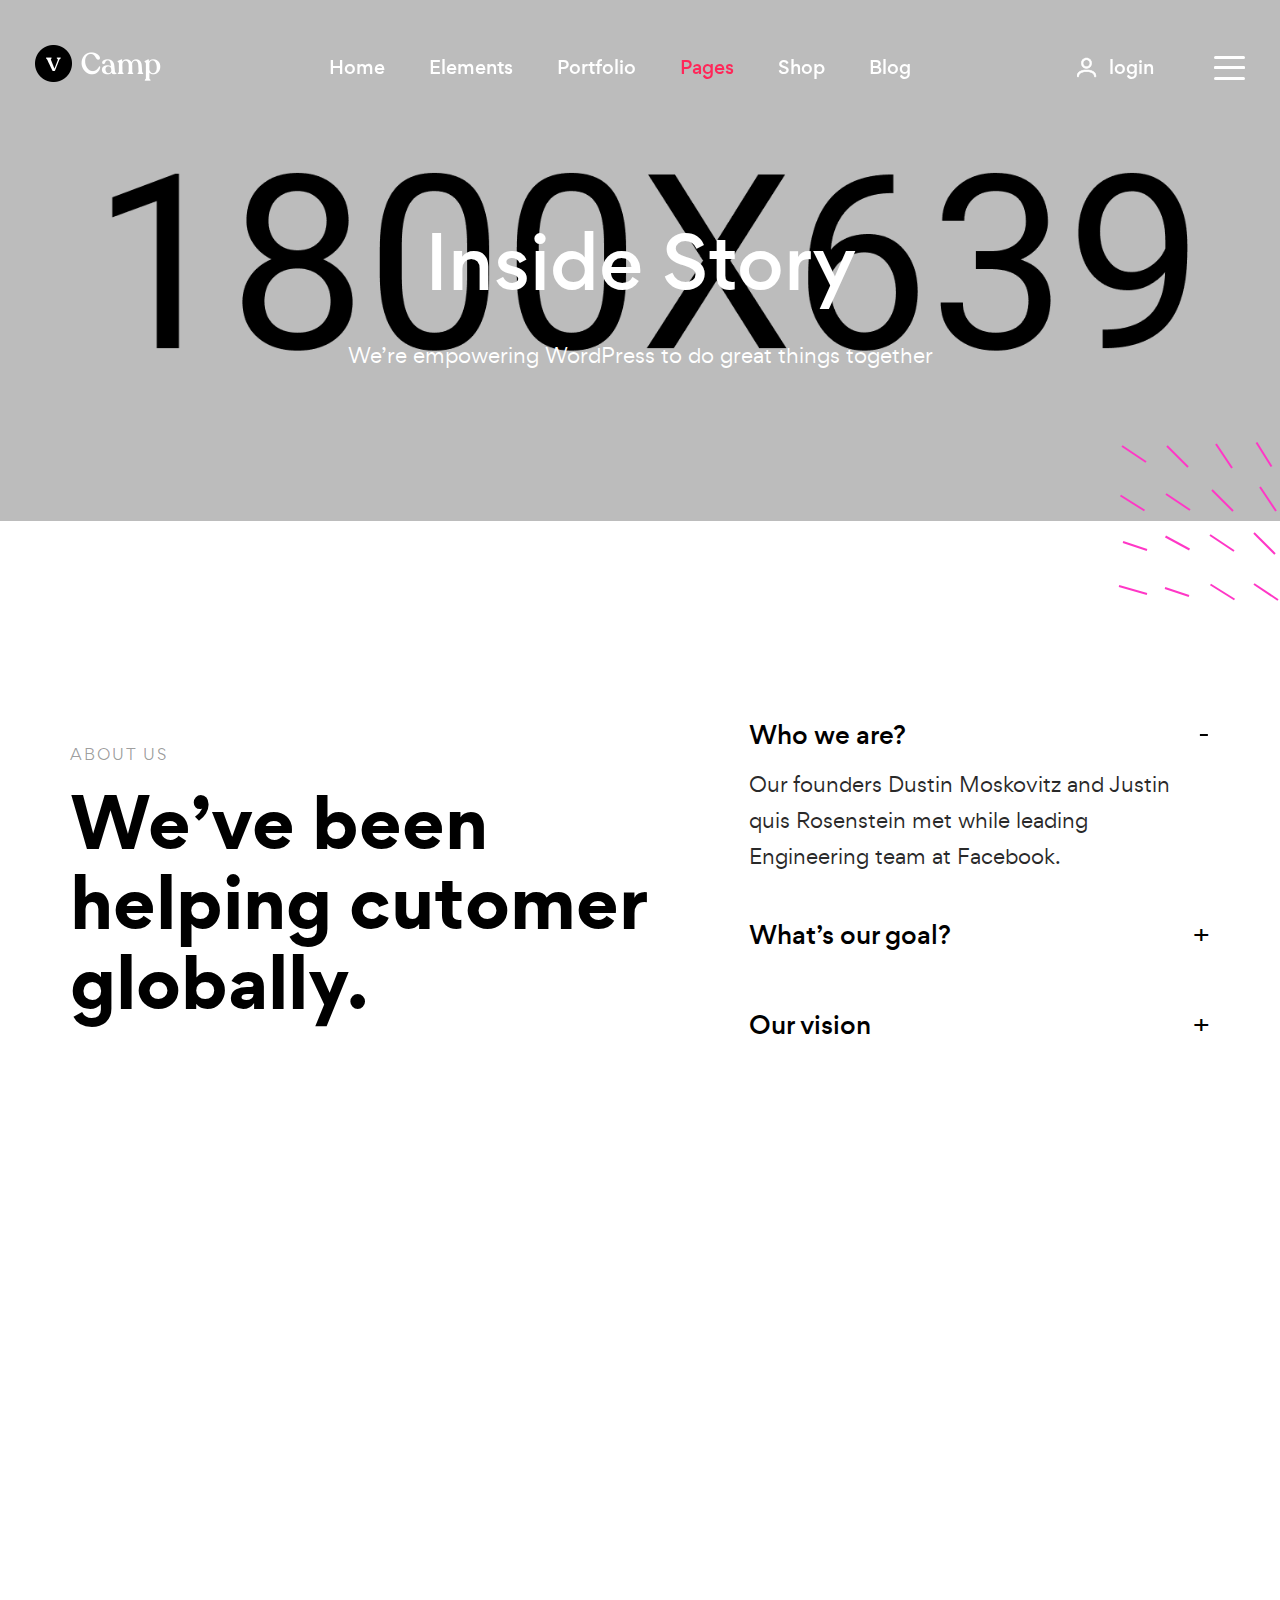
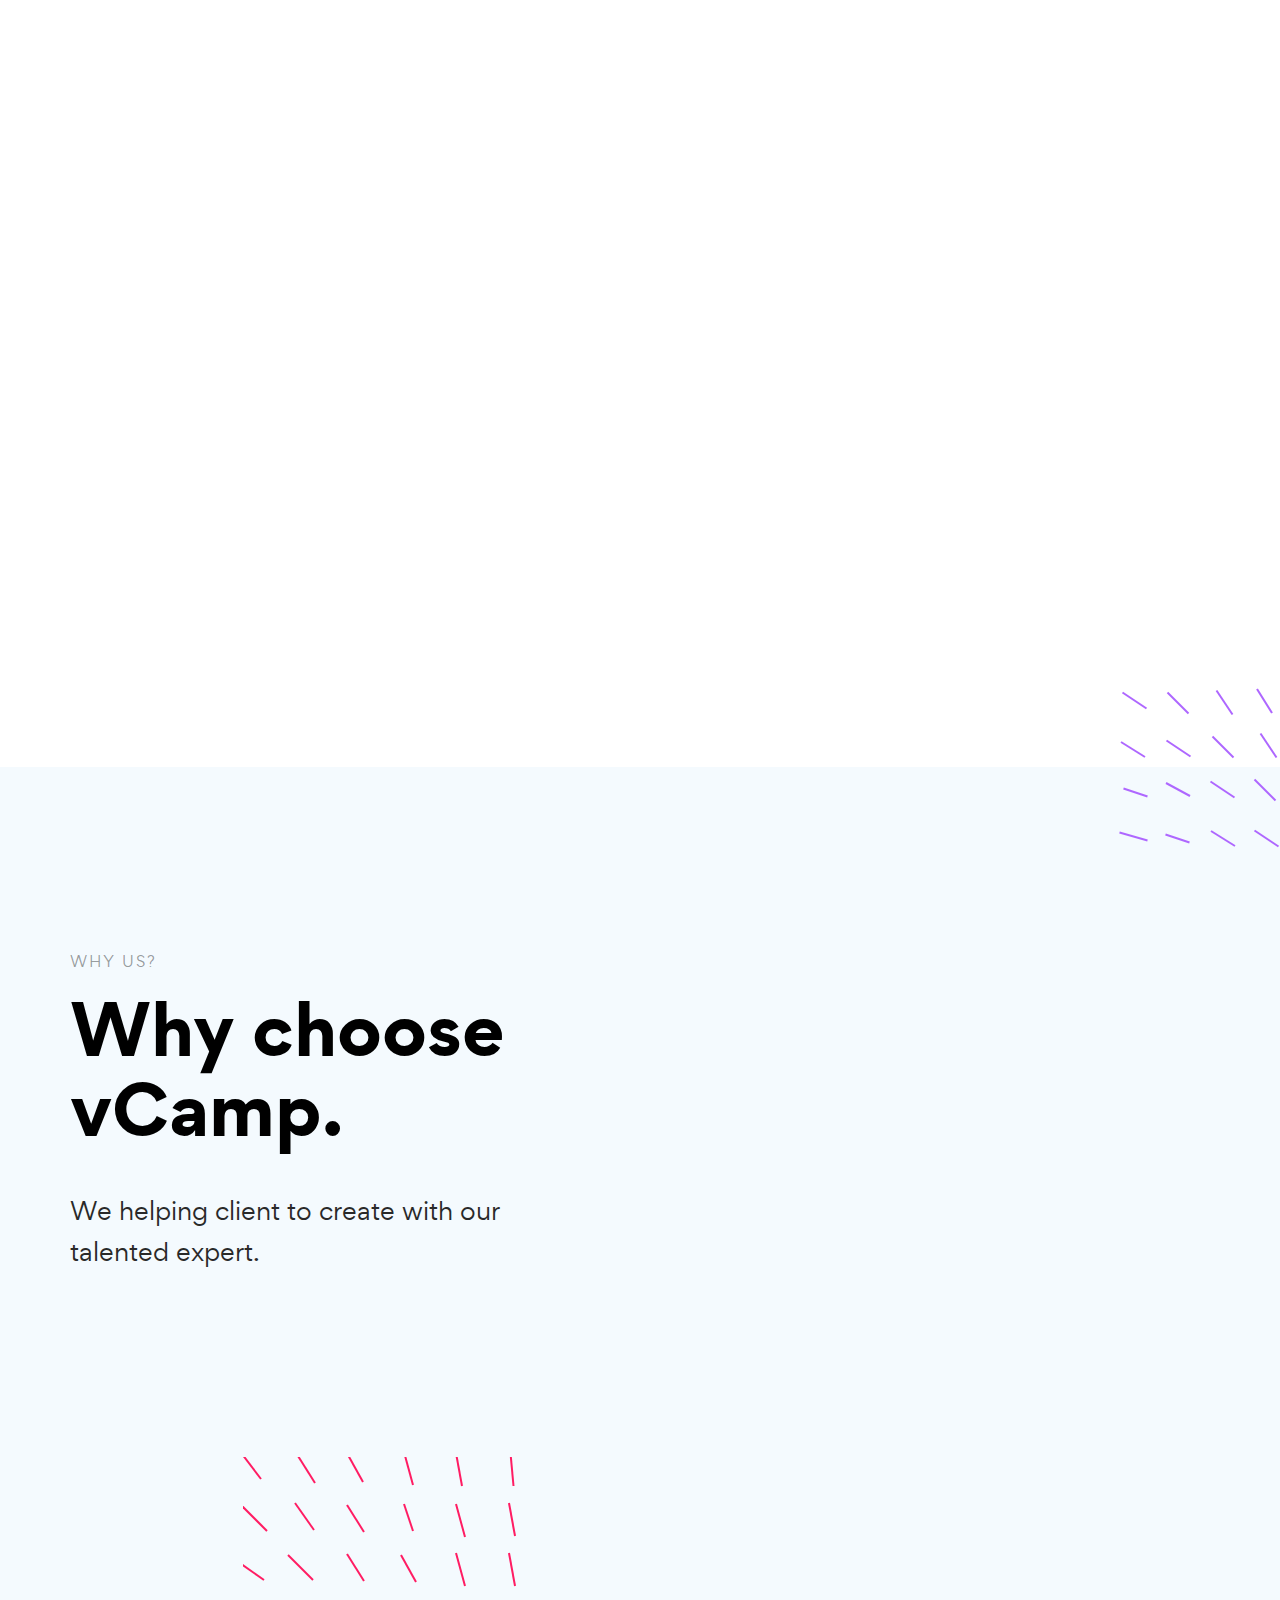
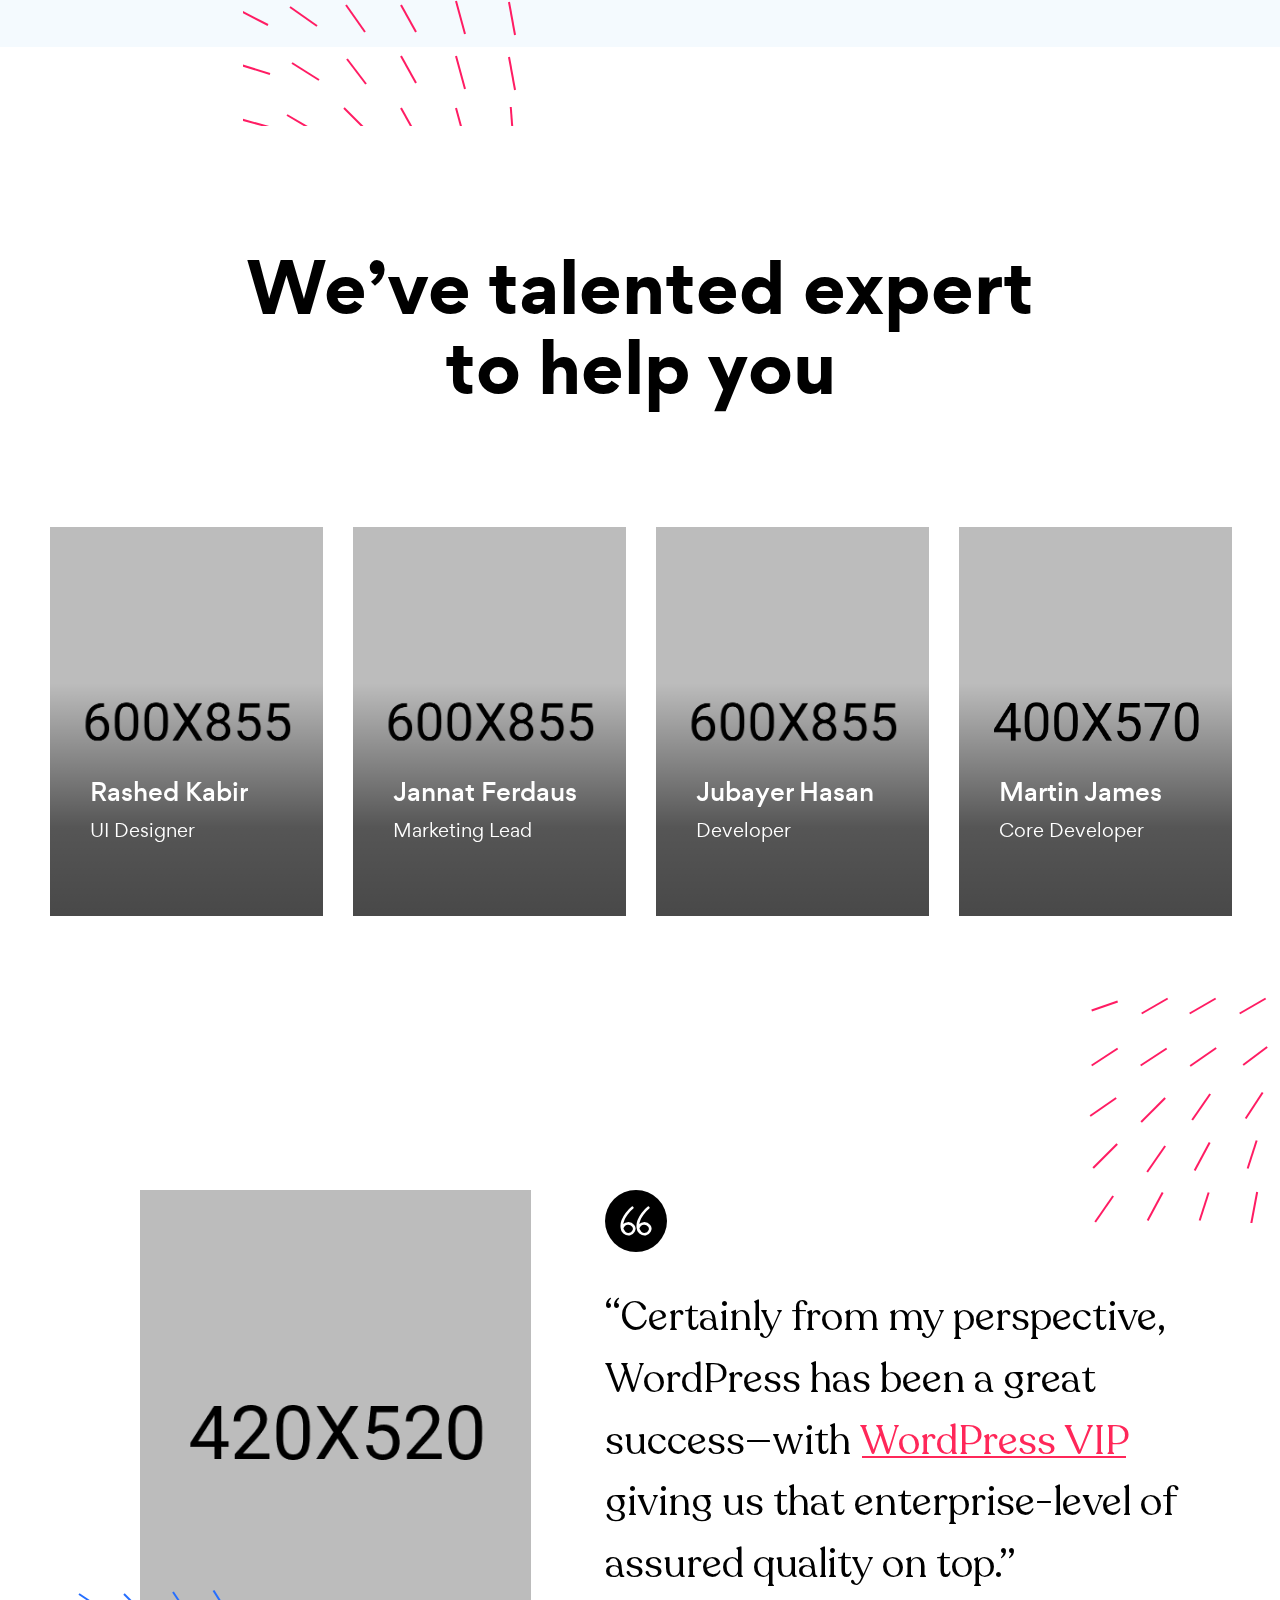
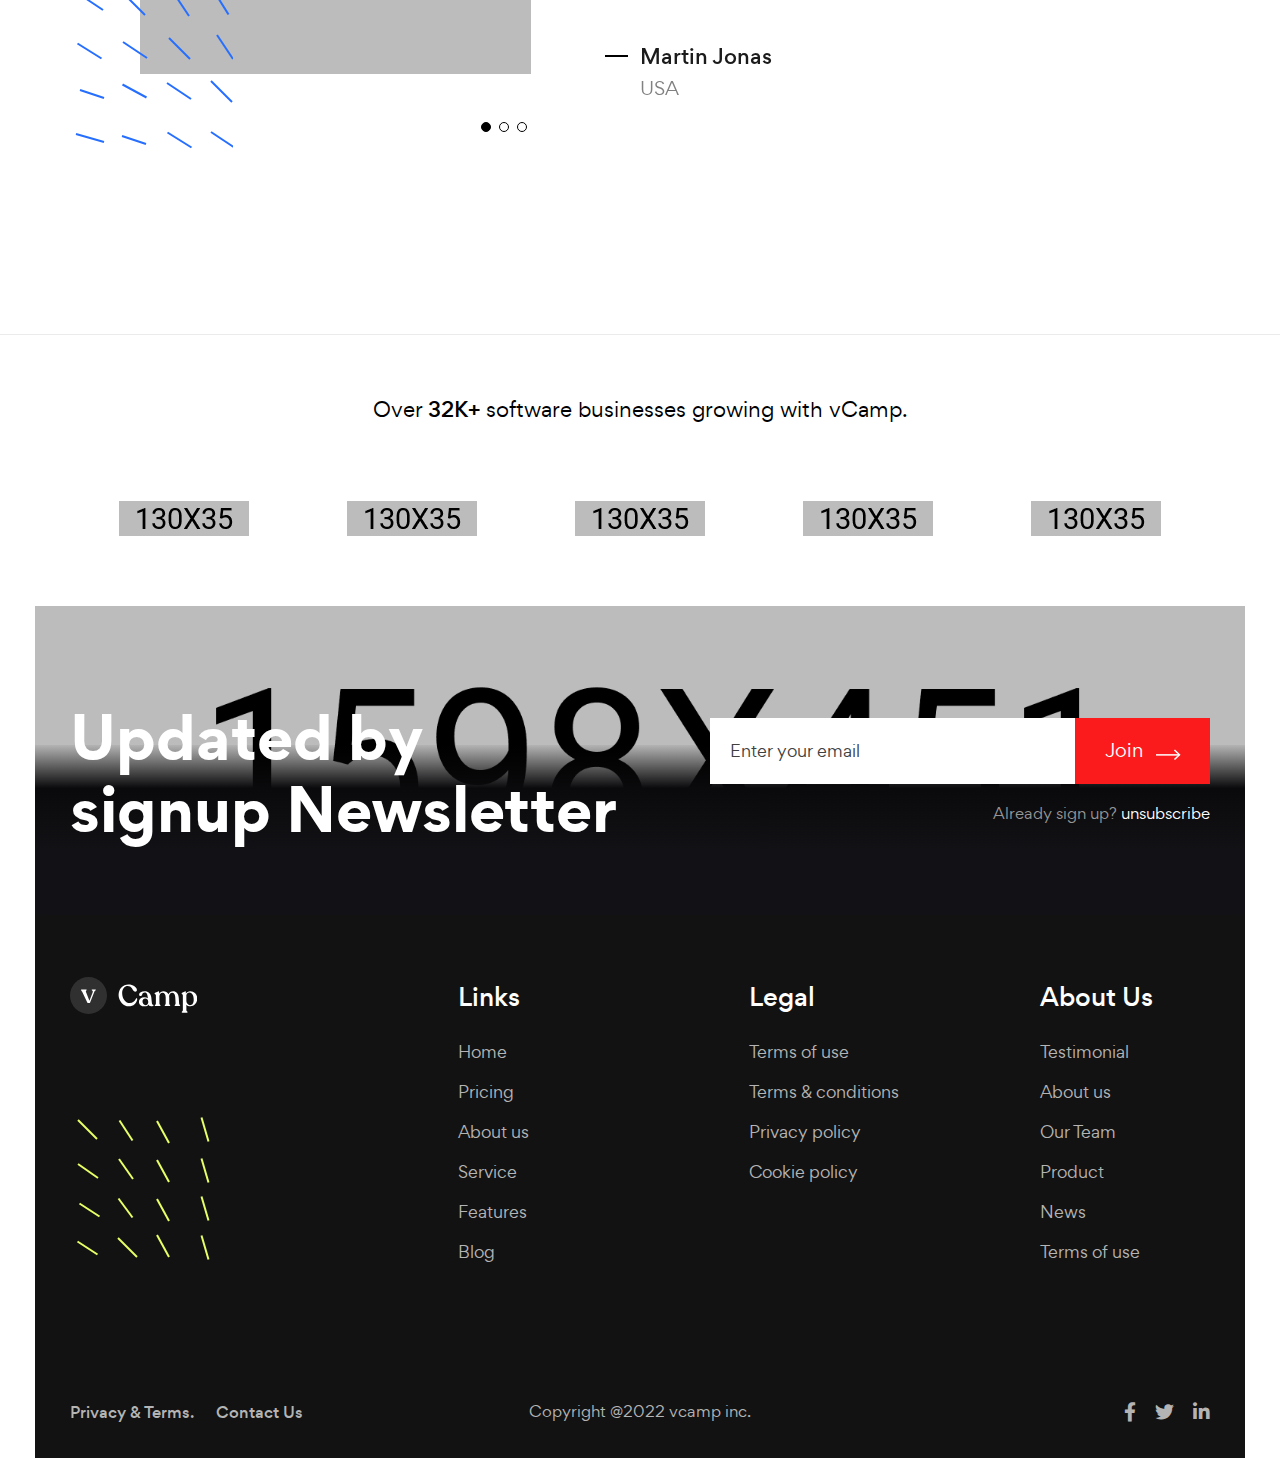
==== about.html @ 5a1d6125 "first commit" ====
<!DOCTYPE html>
<html lang="en">
	<head>
		<meta charset="UTF-8">
		<meta name="keywords" content="Digital marketing agency, Digital marketing company, Digital marketing services, sass, software company">
		<meta name="description" content="vCamp Creative Personal Service HTML Template designed for personal service.">
      	<meta property="og:site_name" content="vCamp">
      	<meta property="og:url" content="https://heloshape.com/">
      	<meta property="og:type" content="website">
      	<meta property="og:title" content="vCamp-Creative Agency & Portfolio HTML5 Template">
		<meta name='og:image' content='images/assets/ogg.png'>
		<!-- For IE -->
		<meta http-equiv="X-UA-Compatible" content="IE=edge">
		<!-- For Resposive Device -->
		<meta name="viewport" content="width=device-width, initial-scale=1.0">
		<!-- For Window Tab Color -->
		<!-- Chrome, Firefox OS and Opera -->
		<meta name="theme-color" content="#202020">
		<!-- Windows Phone -->
		<meta name="msapplication-navbutton-color" content="#202020">
		<!-- iOS Safari -->
		<meta name="apple-mobile-web-app-status-bar-style" content="#202020">
		<title>vCamp-Creative Agency & Portfolio HTML5 Template</title>
		<!-- Favicon -->
		<link rel="icon" type="image/png" sizes="56x56" href="images/fav-icon/icon.png">
		<!-- Main style sheet -->
		<link rel="stylesheet" type="text/css" href="css/style.css" media="all">
		<!-- responsive style sheet -->
		<link rel="stylesheet" type="text/css" href="css/responsive.css" media="all">

		<!-- Fix Internet Explorer ______________________________________-->
		<!--[if lt IE 9]>
			<script src="http://html5shiv.googlecode.com/svn/trunk/html5.js"></script>
			<script src="vendor/html5shiv.js"></script>
			<script src="vendor/respond.js"></script>
		<![endif]-->	
	</head>

	<body>
		<div class="main-page-wrapper">
			<!-- ===================================================
				Loading Transition
			==================================================== -->
			<section>
				<div id="preloader">
					<div id="ctn-preloader" class="ctn-preloader">
						<div class="animation-preloader">
							<div class="icon"><img src="images/logo/vCamp.svg" alt="" class="m-auto d-block"> <span></span></div>
							<div class="txt-loading mt-4">
								<span data-text-preloader="C" class="letters-loading">
									C
								</span>
								<span data-text-preloader="A" class="letters-loading">
									A
								</span>
								<span data-text-preloader="M" class="letters-loading">
									M
								</span>
								<span data-text-preloader="P" class="letters-loading">
									P
								</span>
							</div>
						</div>	
					</div>
				</div>
			</section>

			<!-- 
			=============================================
				Sidebar Nav
			============================================== 
			-->
			<div class="offcanvas offcanvas-end sidebar-nav" tabindex="-1" id="offcanvasRight">
				<div class="offcanvas-header">
				    <div class="logo"><a href="index.html"><img src="images/logo/vCamp_01.png" alt="" width="127"></a></div>
				    <button type="button" class="close-btn tran3s" data-bs-dismiss="offcanvas" aria-label="Close"><i class="bi bi-x-lg"></i></button>
				</div>
			  	
			  	<div class="sidebar-nav-item">
			  		<ul class="style-none">
			  			<li class="nav-item">
			  				<a class="dropdown-toggle" href="#" role="button" data-bs-toggle="dropdown" aria-expanded="false" data-bs-auto-close="outside">Home</a>
			  				<ul class="dropdown-menu">
							    <li><a href="index.html" class="dropdown-item"><span>Creative Agency</span></a></li>
							    <li><a href="index-2.html" class="dropdown-item"><span>Business</span></a></li>
							    <li><a href="index-3.html" class="dropdown-item"><span>Agency Minimal</span></a></li>
							    <li><a href="index-4.html" class="dropdown-item"><span>Service Provider</span></a></li>
							    <li><a href="index-5.html" class="dropdown-item"><span>Startup</span></a></li>
							    <li><a href="index-6.html" class="dropdown-item"><span>Design Studio Light</span></a></li>
							    <li><a href="index-7.html" class="dropdown-item"><span>Design Studio Dark</span></a></li>
							    <li><a href="index-8.html" class="dropdown-item"><span>Shop Standard</span></a></li>
							    <li><a href="index-9.html" class="dropdown-item"><span>Shop Creative</span></a></li>
							    <li><a href="index-10.html" class="dropdown-item"><span>Startup Agency</span></a></li>
							    <li><a href="index-11.html" class="dropdown-item"><span>Consulting Agency</span></a></li>
							    <li><a href="index-12.html" class="dropdown-item"><span>Photographer Portfolio</span></a></li>
							    <li><a href="index-13.html" class="dropdown-item"><span>Designer Portfolio</span></a></li>
							    <li><a href="index-14.html" class="dropdown-item"><span>Marketing Agency</span></a></li>
							    <li><a href="index-15.html" class="dropdown-item"><span>Design Agency Portfolio</span></a></li>
							    <li><a href="coming-soon.html" class="dropdown-item"><span>Coming Soon</span></a></li>
							</ul>
			  			</li>
			  			<li class="nav-item dropdown">
					    	<a class="dropdown-toggle" href="#" role="button" data-bs-toggle="dropdown" aria-expanded="false" data-bs-auto-close="outside">Portfolio</a>
						    <ul class="dropdown-menu">
					            <li><a href="portfolioV1.html" class="dropdown-item"><span>Portfolio Classic</span></a></li>
					            <li><a href="portfolioV7.html" class="dropdown-item"><span>Portfolio Modern</span></a></li>
					            <li><a href="portfolioV24.html" class="dropdown-item"><span>Portfolio carousel</span></a></li>
					            <li><a href="portfolioV15.html" class="dropdown-item"><span>Portfolio Video Lightbox</span></a></li>
					            <li><a href="portfolio-detailsV1.html" class="dropdown-item"><span>Single Portfolio 01</span></a></li>
							    <li><a href="portfolio-detailsV2.html" class="dropdown-item"><span>Single Portfolio 02</span></a></li>
						    </ul>
						</li>
			  			<li class="nav-item">
			  				<a class="dropdown-toggle" href="#" role="button" data-bs-toggle="dropdown" aria-expanded="false" data-bs-auto-close="outside">Pages</a>
			  				<ul class="dropdown-menu">
							    <li><a href="about-usV1.html" class="dropdown-item"><span>About Minimal</span></a></li>
								<li><a href="teamV1.html" class="dropdown-item"><span>Team Standard</span></a></li>
								<li><a href="pricingV2.html" class="dropdown-item"><span>Pricing Standard: Dark</span></a></li>
								<li><a href="serviceV1.html" class="dropdown-item"><span>Service Minimal</span></a></li>
								<li><a href="testimonialV1.html" class="dropdown-item"><span>Testimonial Classic</span></a></li>
							</ul>
			  			</li>
			  			<li class="nav-item"><a href="blogV1.html">News</a></li>
			  			<li class="nav-item"><a href="contactV1.html">Contact us</a></li>
			  		</ul>
			  	</div>
			  	<div><a href="sign-in.html" class="theme-btn-one ripple-btn d-block"><img src="images/icon/icon_22.svg" alt="" class="me-2 ms-0"> login</a></div>
			  	<form action="#" class="search-form">
			  		<input type="text" placeholder="Search here..">
			  		<button><i class="bi bi-search"></i></button>
			  	</form>

			  	<div class="address-block">
			  		<h4 class="title">Our Address</h4>
			  		<p>Chowrastar Mirpur- 1210, Sangu <br>River, Dhaka</p>
			  		<p>Urgent issue? call us at <br><a href="tel:310.841.5500">310.841.5500</a></p>
			  	</div>
			  	<ul class="d-flex social-icon style-none mt-20">
					<li><a href="#"><i class="fab fa-facebook-f"></i></a></li>
					<li><a href="#"><i class="fab fa-twitter"></i></a></li>
					<li><a href="#"><i class="fab fa-linkedin-in"></i></a></li>
				</ul>
			</div> <!-- /.sidebar-nav -->


			<!-- 
			=============================================
				Theme Main Menu
			============================================== 
			-->
			<header class="theme-main-menu sticky-menu theme-menu-one white-vr">
				<div class="inner-content">
					<div class="d-flex align-items-center justify-content-between">
						<div class="logo"><a href="index.html"><img src="images/logo/vCamp_12.png" alt="" width="127"></a></div>
						<nav class="navbar navbar-expand-lg">
							<button class="navbar-toggler d-block d-lg-none" type="button" data-bs-toggle="collapse" data-bs-target="#navbarNav" aria-controls="navbarNav" aria-expanded="false" aria-label="Toggle navigation">
						    	<span></span>
						 	</button>
						    <div class="collapse navbar-collapse dark-style" id="navbarNav">
						    	<ul class="navbar-nav">
						    		<li class="d-block d-lg-none"><div class="logo"><a href="index.html"><img src="images/logo/vCamp_04.png" alt="" width="127"></a></div></li>
							        <li class="nav-item dropdown mega-dropdown">
							        	<a class="nav-link dropdown-toggle" href="#" role="button" data-bs-toggle="dropdown" data-bs-auto-close="outside" aria-expanded="false">Home</a>
							        	<ul class="dropdown-menu">
							                <li class="pb-20">
							                	<div class="row gx-2">
							                		<div class="col-lg-2 mt-15 border-0 text-center home-sub-menu">
							                			<a href="index.html" class="d-block img-meta"><img src="images/nav-img/home02.jpg" alt="" class="tran4s"></a>
							                			<a href="index.html" class="dropdown-item"><span>Creative Agency</span></a>
							                		</div>
							                		<div class="col-lg-2 mt-15 border-0 text-center home-sub-menu">
							                			<a href="index-2.html" class="d-block img-meta"><img src="images/nav-img/home01.jpg" alt="" class="tran4s"></a>
							                			<a href="index-2.html" class="dropdown-item"><span>Business</span></a>
							                		</div>
							                		<div class="col-lg-2 mt-15 border-0 text-center home-sub-menu">
							                			<a href="index-3.html" class="d-block img-meta"><img src="images/nav-img/home03.jpg" alt="" class="tran4s"></a>
							                			<a href="index-3.html" class="dropdown-item"><span>Agency Minimal</span></a>
							                		</div>
							                		<div class="col-lg-2 mt-15 border-0 text-center home-sub-menu">
							                			<a href="index-4.html" class="d-block img-meta"><img src="images/nav-img/home04.jpg" alt="" class="tran4s"></a>
							                			<a href="index-4.html" class="dropdown-item"><span>Service Provider</span></a>
							                		</div>
							                		<div class="col-lg-2 mt-15 border-0 text-center home-sub-menu">
							                			<a href="index-5.html" class="d-block img-meta"><img src="images/nav-img/home05.jpg" alt="" class="tran4s"></a>
							                			<a href="index-5.html" class="dropdown-item"><span>Startup</span></a>
							                		</div>
							                		<div class="col-lg-2 mt-15 border-0 text-center home-sub-menu">
							                			<a href="index-6.html" class="d-block img-meta"><img src="images/nav-img/home06.jpg" alt="" class="tran4s"></a>
							                			<a href="index-6.html" class="dropdown-item"><span>Design Studio Light</span></a>
							                		</div>
							                		<div class="col-lg-2 mt-15 border-0 text-center home-sub-menu">
							                			<a href="index-7.html" class="d-block img-meta"><img src="images/nav-img/home07.jpg" alt="" class="tran4s"></a>
							                			<a href="index-7.html" class="dropdown-item"><span>Design Studio Dark</span></a>
							                		</div>
							                		<div class="col-lg-2 mt-15 border-0 text-center home-sub-menu">
							                			<a href="index-8.html" class="d-block img-meta"><img src="images/nav-img/home08.jpg" alt="" class="tran4s"></a>
							                			<a href="index-8.html" class="dropdown-item"><span>Shop Standard</span></a>
							                		</div>
							                		<div class="col-lg-2 mt-15 border-0 text-center home-sub-menu">
							                			<a href="index-9.html" class="d-block img-meta"><img src="images/nav-img/home09.jpg" alt="" class="tran4s"></a>
							                			<a href="index-9.html" class="dropdown-item"><span>Shop Creative</span></a>
							                		</div>
							                		<div class="col-lg-2 mt-15 border-0 text-center home-sub-menu">
							                			<a href="index-10.html" class="d-block img-meta"><img src="images/nav-img/home10.jpg" alt="" class="tran4s"></a>
							                			<a href="index-10.html" class="dropdown-item"><span>Startup Agency</span></a>
							                		</div>
							                		<div class="col-lg-2 mt-15 border-0 text-center home-sub-menu">
							                			<a href="index-11.html" class="d-block img-meta"><img src="images/nav-img/home11.jpg" alt="" class="tran4s"></a>
							                			<a href="index-11.html" class="dropdown-item"><span>Consulting Agency</span></a>
							                		</div>
							                		<div class="col-lg-2 mt-15 border-0 text-center home-sub-menu">
							                			<a href="index-12.html" class="d-block img-meta"><img src="images/nav-img/home13.jpg" alt="" class="tran4s"></a>
							                			<a href="index-12.html" class="dropdown-item"><span>Photographer Portfolio</span><i class="tag">New</i></a>
							                		</div>
							                		<div class="col-lg-2 mt-15 border-0 text-center home-sub-menu">
							                			<a href="index-13.html" class="d-block img-meta"><img src="images/nav-img/home14.jpg" alt="" class="tran4s"></a>
							                			<a href="index-13.html" class="dropdown-item"><span>Designer Portfolio</span><i class="tag">New</i></a>
							                		</div>
							                		<div class="col-lg-2 mt-15 border-0 text-center home-sub-menu">
							                			<a href="index-14.html" class="d-block img-meta"><img src="images/nav-img/home15.jpg" alt="" class="tran4s"></a>
							                			<a href="index-14.html" class="dropdown-item"><span>Marketing Agency</span><i class="tag">New</i></a>
							                		</div>
							                		<div class="col-lg-2 mt-15 border-0 text-center home-sub-menu">
							                			<a href="index-15.html" class="d-block img-meta"><img src="images/nav-img/home18.jpg" alt="" class="tran4s"></a>
							                			<a href="index-15.html" class="dropdown-item"><span>Design Agency Portfolio</span><i class="tag">New</i></a>
							                		</div>
							                		<div class="col-lg-2 mt-15 border-0 text-center home-sub-menu">
							                			<a href="coming-soon.html" class="d-block img-meta"><img src="images/nav-img/home12.jpg" alt="" class="tran4s"></a>
							                			<a href="coming-soon.html" class="dropdown-item"><span>Coming Soon</span></a>
							                		</div>
							                		<div class="col-lg-2 mt-15 border-0 text-center home-sub-menu">
							                			<div class="d-block img-meta">
							                				<img src="images/nav-img/home16.jpg" alt="" class="tran4s">
							                				<div class="cs d-flex align-items-center justify-content-center"><span>Coming Soon</span></div>
							                			</div>
							                			<div class="dropdown-item"><span>Startup Modern</span></div>
							                		</div>
							                		<div class="col-lg-2 mt-15 border-0 text-center home-sub-menu">
							                			<div class="d-block img-meta">
							                				<img src="images/nav-img/home17.jpg" alt="" class="tran4s">
							                				<div class="cs d-flex align-items-center justify-content-center"><span>Coming Soon</span></div>
							                			</div>
							                			<div class="dropdown-item"><span>Business</span></div>
							                		</div>
							                	</div>
							                </li>
						                </ul>
						            </li>
						            <li class="nav-item dropdown mega-dropdown">
							        	<a class="nav-link dropdown-toggle" href="#" role="button" data-bs-toggle="dropdown" data-bs-auto-close="outside" aria-expanded="false">Elements</a>
						                <ul class="dropdown-menu">
							                <li>
							                	<div class="row">
							                		<div class="col-lg-3">
							                			<div class="menu-column">
							                				<h6 class="mega-menu-title">Headers</h6>
							                				<ul class="style-none mega-dropdown-list">
							                					<li><a href="ui-headerV1.html" class="dropdown-item"><span>Basic Header</span></a></li>
							                					<li><a href="ui-headerV2.html" class="dropdown-item"><span>Basic Dark Header</span></a></li>
							                					<li><a href="ui-headerV3.html" class="dropdown-item"><span>Classic light Header</span></a></li>
							                					<li><a href="ui-headerV4.html" class="dropdown-item"><span>Classic Dark Header</span></a></li>
							                					<li><a href="ui-headerV5.html" class="dropdown-item"><span>eCommerce Light Header</span></a></li>
							                					<li><a href="ui-headerV6.html" class="dropdown-item"><span>eCommerce Dark Header</span></a></li>
							                					<li><a href="ui-headerV7.html" class="dropdown-item"><span>Center Logo Header</span></a></li>
							                					<li><a href="ui-headerV8.html" class="dropdown-item"><span>Search Input Header</span></a></li>
							                					<li><a href="ui-headerV9.html" class="dropdown-item"><span>Search Popup Header</span></a></li>
							                				</ul>
							                			</div>
							                		</div>
							                		<div class="col-lg-3">
							                			<div class="menu-column">
							                				<h6 class="mega-menu-title">BASIC</h6>
							                				<ul class="style-none mega-dropdown-list">
							                					<li><a href="ui-menuV1.html" class="dropdown-item"><span>Full Screen Menu</span></a></li>
							                					<li><a href="ui-menuV2.html" class="dropdown-item"><span>Full Screen Menu Dark</span></a></li>
							                					<li><a href="ui-menuV3.html" class="dropdown-item"><span>Dark Dropdown Menu</span></a></li>
							                					<li><a href="ui-menuV4.html" class="dropdown-item"><span>Icon Menu</span></a></li>
							                					<li><a href="ui-animated-text.html" class="dropdown-item"><span>Animated Text</span></a></li>
							                					<li><a href="ui-blog-post.html" class="dropdown-item"><span>Blog Post</span></a></li>
							                					<li><a href="ui-button.html" class="dropdown-item"><span>Buttons</span></a></li>
							                					<li><a href="ui-contact.html" class="dropdown-item"><span>Contact Us</span></a></li>
							                				</ul>
							                			</div>
							                		</div>
							                		<div class="col-lg-3">
							                			<div class="menu-column">
							                				<h6 class="mega-menu-title">Essential</h6>
							                				<ul class="style-none mega-dropdown-list">
							                					<li><a href="ui-counter.html" class="dropdown-item"><span>Counter</span></a></li>
							                					<li><a href="ui-cta.html" class="dropdown-item"><span>Call To Action</span></a></li>
							                					<li><a href="ui-faq.html" class="dropdown-item"><span>FAQ's</span></a></li>
							                					<li><a href="ui-feature-block.html" class="dropdown-item"><span>Feature Block</span></a></li>
							                					<li><a href="ui-footer.html" class="dropdown-item"><span>Footers</span></a></li>
							                					<li><a href="ui-form.html" class="dropdown-item"><span>Forms</span></a></li>
							                					<li><a href="ui-gallery.html" class="dropdown-item"><span>Gallery</span></a></li>
							                					<li><a href="ui-heading.html" class="dropdown-item"><span>Heading</span></a></li>
							                				</ul>
							                			</div>
							                		</div>
							                		<div class="col-lg-3">
							                			<div class="menu-column">
							                				<h6 class="mega-menu-title">Content</h6>
							                				<ul class="style-none mega-dropdown-list">
							                					<li><a href="ui-hero-section.html" class="dropdown-item"><span>Hero Section</span></a></li>
							                					<li><a href="ui-list-item.html" class="dropdown-item"><span>List Item</span></a></li>
							                					<li><a href="ui-pagination.html" class="dropdown-item"><span>Pagination</span></a></li>
							                					<li><a href="ui-service.html" class="dropdown-item"><span>Service Feature</span></a></li>
							                					<li><a href="ui-subscribe-form.html" class="dropdown-item"><span>Subscribe Form</span></a></li>
							                					<li><a href="ui-team.html" class="dropdown-item"><span>Team Member</span></a></li>
							                					<li><a href="ui-testimonial.html" class="dropdown-item"><span>Testimonial</span></a></li>
							                					<li><a href="ui-text-block.html" class="dropdown-item"><span>Text Block</span></a></li>
							                				</ul>
							                			</div>
							                		</div>
							                	</div>
							                </li>
						                </ul>
						            </li>
							        <li class="nav-item dropdown mega-dropdown">
							        	<a class="nav-link dropdown-toggle" href="#" role="button" data-bs-toggle="dropdown" data-bs-auto-close="outside" aria-expanded="false">Portfolio</a>
						                <ul class="dropdown-menu">
							                <li>
							                	<div class="row justify-content-between">
							                		<div class="col-lg-2">
							                			<div class="menu-column">
							                				<h6 class="mega-menu-title">Boxed Layout</h6>
							                				<ul class="style-none mega-dropdown-list">
							                					<li><a href="portfolioV1.html" class="dropdown-item"><span>Portfolio Classic</span></a></li>
							                					<li><a href="portfolioV4.html" class="dropdown-item"><span>Portfolio Overlay</span></a></li>
							                					<li><a href="portfolioV7.html" class="dropdown-item"><span>Portfolio Modern</span></a></li>
							                					<li><a href="portfolioV10.html" class="dropdown-item"><span>Portfolio Standard</span></a></li>
							                					<li><a href="portfolioV13.html" class="dropdown-item"><span>Portfolio Video Lightbox</span></a></li>
							                					<li><a href="portfolioV16.html" class="dropdown-item"><span>Portfolio Metro</span></a></li>
							                					<li><a href="portfolioV18.html" class="dropdown-item"><span>Portfolio Masonry</span></a></li>
							                					<li><a href="portfolioV23.html" class="dropdown-item"><span>Portfolio Masonry 2</span></a></li>
							                					<li><a href="portfolioV24.html" class="dropdown-item"><span>Portfolio carousel</span></a></li>
							                				</ul>
							                			</div>
							                		</div>
							                		<div class="col-lg-2">
							                			<div class="menu-column">
							                				<h6 class="mega-menu-title d-none d-lg-inline-block">Boxed Layout</h6>
							                				<ul class="style-none mega-dropdown-list">
							                					<li><a href="portfolioV26.html" class="dropdown-item"><span>Portfolio carousel 2</span></a></li>
							                					<li><a href="portfolioV27.html" class="dropdown-item"><span>Portfolio carousel 3</span></a></li>
							                					<li><a href="portfolioV28.html" class="dropdown-item"><span>Portfolio carousel 4</span></a></li>
							                					<li><a href="portfolioV30.html" class="dropdown-item"><span>Portfolio 1 Column</span></a></li>
							                					<li><a href="portfolioV31.html" class="dropdown-item"><span>Portfolio 2 Column</span></a></li>
							                					<li><a href="portfolioV32.html" class="dropdown-item"><span>Portfolio 3 Column</span></a></li>
							                					<li><a href="portfolioV33.html" class="dropdown-item"><span>Portfolio 4 Column</span></a></li>
							                					<li><a href="portfolioV34.html" class="dropdown-item"><span>Portfolio 5 Column</span></a></li>
							                				</ul>
							                			</div>
							                		</div>
							                		<div class="col-lg-2">
							                			<div class="menu-column">
							                				<h6 class="mega-menu-title">Full-width Layout</h6>
							                				<ul class="style-none mega-dropdown-list">
							                					<li><a href="portfolioV2.html" class="dropdown-item"><span>Portfolio Classic</span></a></li>
							                					<li><a href="portfolioV5.html" class="dropdown-item"><span>Portfolio Overlay</span></a></li>
							                					<li><a href="portfolioV8.html" class="dropdown-item"><span>Portfolio Modern</span></a></li>
							                					<li><a href="portfolioV11.html" class="dropdown-item"><span>Portfolio Standard</span></a></li>
							                					<li><a href="portfolioV14.html" class="dropdown-item"><span>Portfolio Video Lightbox</span></a></li>
							                					<li><a href="portfolioV20.html" class="dropdown-item"><span>Portfolio With Sidebar</span></a></li>
							                					<li><a href="portfolioV22.html" class="dropdown-item"><span>Portfolio Masonry</span></a></li>
							                					<li><a href="portfolioV29.html" class="dropdown-item"><span>Portfolio carousel</span></a></li>
							                					<li><a href="portfolioV35.html" class="dropdown-item"><span>Portfolio Creative</span></a></li>
							                				</ul>
							                			</div>
							                		</div>
							                		<div class="col-lg-2">
							                			<div class="menu-column">
							                				<h6 class="mega-menu-title">Dark Layout</h6>
							                				<ul class="style-none mega-dropdown-list">
							                					<li><a href="portfolioV3.html" class="dropdown-item"><span>Portfolio Classic</span></a></li>
							                					<li><a href="portfolioV6.html" class="dropdown-item"><span>Portfolio Overlay</span></a></li>
							                					<li><a href="portfolioV9.html" class="dropdown-item"><span>Portfolio Modern</span></a></li>
							                					<li><a href="portfolioV12.html" class="dropdown-item"><span>Portfolio Standard</span></a></li>
							                					<li><a href="portfolioV15.html" class="dropdown-item"><span>Portfolio Video Lightbox</span></a></li>
							                					<li><a href="portfolioV17.html" class="dropdown-item"><span>Portfolio Metro</span></a></li>
							                					<li><a href="portfolioV19.html" class="dropdown-item"><span>Portfolio Masonry</span></a></li>
							                					<li><a href="portfolioV21.html" class="dropdown-item"><span>Portfolio With Sidebar</span></a></li>
							                					<li><a href="portfolioV25.html" class="dropdown-item"><span>Portfolio carousel</span></a></li>
							                				</ul>
							                			</div>
							                		</div>
							                		<div class="col-lg-2">
							                			<div class="menu-column">
							                				<h6 class="mega-menu-title">Single Portfolio</h6>
							                				<ul class="style-none mega-dropdown-list">
							                					<li><a href="portfolio-detailsV1.html" class="dropdown-item"><span>Single Portfolio 01</span></a></li>
							                					<li><a href="portfolio-detailsV2.html" class="dropdown-item"><span>Single Portfolio 02</span></a></li>
							                					<li><a href="portfolio-detailsV3.html" class="dropdown-item"><span>Single Portfolio 03</span></a></li>
							                					<li><a href="portfolio-detailsV4.html" class="dropdown-item"><span>Single Portfolio 04</span></a></li>
							                					<li><a href="portfolio-detailsV5.html" class="dropdown-item"><span>Single Portfolio 05</span></a></li>
							                					<li><a href="portfolio-detailsV6.html" class="dropdown-item"><span>Single Portfolio 06</span></a></li>
							                				</ul>
							                			</div>
							                		</div>
							                	</div>
							                </li>
						                </ul>
						            </li>
						            <li class="nav-item active dropdown mega-dropdown-md">
							        	<a class="nav-link dropdown-toggle" href="#" role="button" data-bs-toggle="dropdown" data-bs-auto-close="outside" aria-expanded="false">Pages</a>
						                <ul class="dropdown-menu">
							                <li>
							                	<div class="row">
							                		<div class="col-lg-4">
							                			<div class="menu-column">
							                				<h6 class="mega-menu-title">Essential</h6>
							                				<ul class="style-none mega-dropdown-list">
							                					<li><a href="about-usV1.html" class="dropdown-item"><span>About Minimal</span></a></li>
										            			<li><a href="about-usV2.html" class="dropdown-item"><span>About Classic</span></a></li>
										            			<li><a href="teamV1.html" class="dropdown-item"><span>Team Standard</span></a></li>
										            			<li><a href="teamV2.html" class="dropdown-item"><span>Team Classic: Dark</span></a></li>
										            			<li><a href="pricingV1.html" class="dropdown-item"><span>Pricing Standard</span></a></li>
										            			<li><a href="pricingV2.html" class="dropdown-item"><span>Pricing Standard: Dark</span></a></li>
							                				</ul>
							                			</div>
							                		</div>
							                		<div class="col-lg-4">
							                			<div class="menu-column">
							                				<h6 class="mega-menu-title">Support</h6>
							                				<ul class="style-none mega-dropdown-list">
							                					<li><a href="contactV1.html" class="dropdown-item"><span>Contact Business</span></a></li>
										            			<li><a href="contactV2.html" class="dropdown-item"><span>Contact Agency</span></a></li>
										            			<li><a href="contactV3.html" class="dropdown-item"><span>Contact Standard</span></a></li>
										            			<li><a href="serviceV1.html" class="dropdown-item"><span>Service Minimal</span></a></li>
										            			<li><a href="serviceV3.html" class="dropdown-item"><span>Service Minimal: Dark</span></a></li>
										            			<li><a href="serviceV2.html" class="dropdown-item"><span>Service Classic</span></a></li>
							                				</ul>
							                			</div>
							                		</div>
							                		<div class="col-lg-4">
							                			<div class="menu-column">
							                				<h6 class="mega-menu-title">Others</h6>
							                				<ul class="style-none mega-dropdown-list">
							                					<li><a href="testimonialV1.html" class="dropdown-item"><span>Testimonial Classic</span></a></li>
										            			<li><a href="testimonialV2.html" class="dropdown-item"><span>Testimonial Standard</span></a></li>
										            			<li><a href="testimonialV3.html" class="dropdown-item"><span>Testimonial Basic: Dark</span></a></li>
							                					<li><a href="faqV1.html" class="dropdown-item"><span>Faq Standard</span></a></li>
							                					<li><a href="faqV2.html" class="dropdown-item"><span>Faq With filter</span></a></li>
							                					<li><a href="404.html" class="dropdown-item"><span>404 Error</span></a></li>
							                				</ul>
							                			</div>
							                		</div>
							                	</div>
							                </li>
						                </ul>
						            </li>
						            <li class="nav-item dropdown">
							        	<a class="nav-link dropdown-toggle" href="#" role="button" data-bs-toggle="dropdown" data-bs-auto-close="outside" aria-expanded="false">Shop</a>
						                <ul class="dropdown-menu">
						                	<li class="dropdown-submenu dropdown">
							                	<a class="dropdown-item dropdown-toggle" data-bs-toggle="dropdown" data-bs-auto-close="outside" aria-expanded="false" href="#"><span>Shop Elements</span></a>
							                	<ul class="dropdown-menu">
									            	<li><a href="product-detailsV1.html" class="dropdown-item"><span>Shop Details</span></a></li>
										            <li><a href="checkout.html" class="dropdown-item"><span>Checkout</span></a></li>
										            <li><a href="cart.html" class="dropdown-item"><span>Cart</span></a></li>
										            <li><a href="sign-in.html" class="dropdown-item"><span>Sign In</span></a></li>
										            <li><a href="sign-up.html" class="dropdown-item"><span>Sign Up</span></a></li>
									            </ul>
							                </li>
							                <li><a href="productV1.html" class="dropdown-item"><span>Grid Layout</span></a></li>
							                <li><a href="productV2.html" class="dropdown-item"><span>Grid With Sidebar</span></a></li>
							                <li><a href="productV3.html" class="dropdown-item"><span>Dark Layout</span></a></li>
							                <li><a href="productV4.html" class="dropdown-item"><span>Full Width Layout</span></a></li>
						                </ul>
						            </li>
							        <li class="nav-item dropdown">
							        	<a class="nav-link dropdown-toggle" href="#" role="button" data-bs-toggle="dropdown" data-bs-auto-close="outside" aria-expanded="false">Blog</a>
						                <ul class="dropdown-menu">
							                <li><a href="blogV1.html" class="dropdown-item"><span>Grid Layout</span></a></li>
							                <li><a href="blogV2.html" class="dropdown-item"><span>Grid Dark Layout</span></a></li>
							                <li><a href="blogV3.html" class="dropdown-item"><span>List With Sidebar</span></a></li>
							                <li><a href="blogV4.html" class="dropdown-item"><span>Full Width Dark</span></a></li>
							                <li class="dropdown-submenu dropdown">
							                	<a class="dropdown-item dropdown-toggle" data-bs-toggle="dropdown" data-bs-auto-close="outside" aria-expanded="false" href="#"><span>Blog Details</span></a>
							                	<ul class="dropdown-menu">
									            	<li><a href="blog-detailsV1.html" class="dropdown-item"><span>Standard</span></a></li>
										            <li><a href="blog-detailsV2.html" class="dropdown-item"><span>Featured Image</span></a></li>
										            <li><a href="blog-detailsV3.html" class="dropdown-item"><span>Creative Dark</span></a></li>
									            </ul>
							                </li>
						                </ul>
						            </li>
						    	</ul>
						    	<div class="mobile-content d-block d-lg-none">
						    		<form action="#" class="search-form">
								  		<input type="text" placeholder="Search here..">
								  		<button><i class="bi bi-search"></i></button>
								  	</form>

								  	<div class="address-block">
								  		<h4 class="title">Our Address</h4>
								  		<p>Chowrastar Mirpur- 1210, Sangu <br>River, Dhaka</p>
								  		<p>Urgent issue? call us at <br><a href="tel:310.841.5500">310.841.5500</a></p>
								  	</div>
						    	</div> <!-- /.mobile-content -->
						    </div>
						</nav>
						<div class="right-widget d-flex align-items-center">
							<a href="sign-in.html" class="d-flex align-items-center login-btn">
								<img src="images/icon/icon_44.svg" alt="">
								<span>login</span>
							</a>
							<button class="sidebar-nav-button d-none d-lg-block" type="button" data-bs-toggle="offcanvas" data-bs-target="#offcanvasRight" aria-controls="offcanvasRight"><img src="images/icon/icon_45.svg" alt=""></button>
						</div> <!-- /.right-widget -->
					</div>
				</div> <!-- /.inner-content -->
			</header> <!-- /.theme-main-menu -->


			
			<!-- 
			=============================================
				Inside Page Banner
			============================================== 
			-->
			<div class="inside-hero-two" style="background-image: url(images/media/img_46.jpg);">
				<div class="container">
					<h2 class="page-title">Inside Story</h2>
					<p>We’re empowering WordPress to do great things together</p>
				</div>
				<img src="images/shape/shape_24.svg" alt="" class="shapes shape-one">
			</div> <!-- /.inside-hero-two -->
			


			<!--
			=====================================================
				Vcamp Text Block Five
			=====================================================
			-->
			<div class="vcamp-text-block-five mt-170 lg-mt-120">
				<div class="container">
					<div class="row align-items-center">
						<div class="col-xxl-6 col-xl-7 col-lg-5">
							<div class="text-wrapper">
								<div class="title-style-five">
									<div class="upper-title">About us</div>
									<h2 class="title">We’ve been helping cutomer globally.</h2>
								</div>
							</div>
						</div>
						<div class="col-xl-5 col-lg-6 ms-auto">
							<div class="accordion accordion-style-one md-mt-40" id="accordionOne">
								<div class="accordion-item">
								    <div class="accordion-header" id="headingOne">
								      	<button class="accordion-button" type="button" data-bs-toggle="collapse" data-bs-target="#collapseOne" aria-expanded="true" aria-controls="collapseOne">
								        	Who we are?
								      	</button>
								    </div>
								    <div id="collapseOne" class="accordion-collapse collapse show" aria-labelledby="headingOne" data-bs-parent="#accordionOne">
								    	<div class="accordion-body">
								        	<p>Our founders Dustin Moskovitz and Justin quis Rosenstein met while leading Engineering team at Facebook. </p>
								    	</div>
								    </div>
							  	</div>
							  	<div class="accordion-item">
								    <div class="accordion-header" id="headingTwo">
								      	<button class="accordion-button collapsed" type="button" data-bs-toggle="collapse" data-bs-target="#collapseTwo" aria-expanded="false" aria-controls="collapseTwo">
								        	What’s our goal?
								      	</button>
								    </div>
								    <div id="collapseTwo" class="accordion-collapse collapse" aria-labelledby="headingTwo" data-bs-parent="#accordionOne">
								      	<div class="accordion-body">
								        	<p>Our founders Dustin Moskovitz and Justin quis Rosenstein met while leading Engineering team at Facebook. </p>
								    	</div>
								    </div>
							  	</div>
							  	<div class="accordion-item">
								    <div class="accordion-header" id="headingThree">
								   		<button class="accordion-button collapsed" type="button" data-bs-toggle="collapse" data-bs-target="#collapseThree" aria-expanded="false" aria-controls="collapseThree">
								        	Our vision
								      	</button>
								    </div>
								    <div id="collapseThree" class="accordion-collapse collapse" aria-labelledby="headingThree" data-bs-parent="#accordionOne">
								    	<div class="accordion-body">
								        	<p>Our founders Dustin Moskovitz and Justin quis Rosenstein met while leading Engineering team at Facebook. </p>
								    	</div>
								    </div>
								</div>
							</div>
						</div>
					</div>
				</div>
			</div> <!-- /.vcamp-text-block-five -->



			<!--
			=====================================================
				Vcamp Fancy Banner Two
			=====================================================
			-->
			<div class="container">
				<div class="fancy-banner-two sm mt-170 lg-mt-100" data-aos="fade-up">
					<div class="inner-content h-100 position-relative d-flex align-items-center justify-content-center">
						<a class="fancybox video-icon d-flex align-items-center justify-content-center" data-fancybox="" href="https://www.youtube.com/embed/aXFSJTjVjw0" tabindex="0">
							<img src="images/icon/icon_43.svg" alt="">
						</a>
					</div> <!-- /.inner-content -->
				</div>
			</div> <!-- /.fancy-banner-two -->




			<!--
			=====================================================
				Counter Section Three
			=====================================================
			-->
			<div class="counter-section-three mt-120 lg-mt-100">
				<div class="container">
					<div class="row">
						<div class="col-md-4" data-aos="fade-up">
							<div class="counter-block-three text-center mb-45">
								<div class="main-count font-recoleta"><span class="counter">20</span>million</div>
								<p class="theme-mb-0">3,280 avg rating</p>
							</div> <!-- /.counter-block-three -->
						</div>
						<div class="col-md-4" data-aos="fade-up" data-aos-delay="100">
							<div class="counter-block-three text-center mb-45">
								<div class="main-count font-recoleta"><span class="counter">50</span>k+</div>
								<p class="theme-mb-0">Contact Profile</p>
							</div> <!-- /.counter-block-three -->
						</div>
						<div class="col-md-4" data-aos="fade-up" data-aos-delay="200">
							<div class="counter-block-three text-center mb-45">
								<div class="main-count font-recoleta"><span class="counter">3,000</span>+</div>
								<p class="theme-mb-0">Using vCamp</p>
							</div> <!-- /.counter-block-three -->
						</div>
					</div>
				</div>
			</div> <!-- /.counter-section-three -->



			<!-- 
			=============================================
				Vcamp Feature Section Six
			============================================== 
			-->
			<div class="vcamp-feature-section-six mt-150 lg-mt-70">
				<div class="container">
					<div class="row gx-xl-5">
						<div class="col-lg-5">
							<div class="text-wrapper pt-15 md-pb-50">
								<div class="title-style-five">
									<div class="upper-title">Why us?</div>
									<h2 class="title">Why choose vCamp.</h2>
								</div>
								<p class="text-lg">We helping client  to create  with our talented expert.</p>
							</div> <!-- /.text-wrapper -->
						</div>
						<div class="col-lg-7">
							<div class="row">
								<div class="col-md-6" data-aos="fade-up">
									<div class="card-style-six">
										<div class="icon d-flex align-items-end"><img src="images/icon/icon_46.svg" alt=""></div>
										<h4>Friendly Interface</h4>
										<p>Elit esse cillum dolore eu fugiat nulla pariatur</p>
									</div> <!-- /.card-style-six -->
								</div>
								<div class="col-md-6" data-aos="fade-up">
									<div class="card-style-six">
										<div class="icon d-flex align-items-end"><img src="images/icon/icon_47.svg" alt=""></div>
										<h4>Quality Service</h4>
										<p>Elit esse cillum dolore eu fugiat nulla pariatur</p>
									</div> <!-- /.card-style-six -->
								</div>
								<div class="col-md-6" data-aos="fade-up" data-aos-delay="100">
									<div class="card-style-six">
										<div class="icon d-flex align-items-end"><img src="images/icon/icon_48.svg" alt=""></div>
										<h4>Great Pricing</h4>
										<p>Elit esse cillum dolore eu fugiat nulla pariatur</p>
									</div> <!-- /.card-style-six -->
								</div>
								<div class="col-md-6" data-aos="fade-up" data-aos-delay="200">
									<div class="card-style-six">
										<div class="icon d-flex align-items-end"><img src="images/icon/icon_49.svg" alt=""></div>
										<h4>100% Trusted</h4>
										<p>Elit esse cillum dolore eu fugiat nulla pariatur</p>
									</div> <!-- /.card-style-six -->
								</div>
							</div>
						</div>
					</div>
				</div>
				<img src="images/shape/shape_25.svg" alt="" class="shapes shape-one">
				<img src="images/shape/shape_26.svg" alt="" class="shapes shape-two">
			</div> <!-- /.vcamp-feature-section-six -->




			<!--
			=====================================================
				Team Section One
			=====================================================
			-->
			<div class="team-section-one mt-200 lg-mt-120">
				<div class="container">
					<div class="row align-items-center justify-content-between">
						<div class="col-xxl-8 col-xl-9 col-lg-7 col-md-10 m-auto">
							<div class="title-style-five text-center">
								<h2 class="title">We’ve talented expert to help you</h2>
							</div>
						</div>
					</div>
				</div> <!-- /.container -->

				<div class="team_slider_one box-layout">
					<div class="item">
						<div class="team-block-one position-relative">
							<img src="images/team/img_01.jpg" alt="" class="team-img w-100">
							<div class="overlay-bg d-flex align-items-end">
								<div class="hover-content tran3s">
									<h6 class="name">Rashed Kabir</h6>
									<div class="position">UI Designer</div>
									<ul class="social-icon d-flex style-none">
										<li><a href="#"><i class="fab fa-facebook-f"></i></a></li>
										<li><a href="#"><i class="fab fa-instagram"></i></a></li>
										<li><a href="#"><i class="fab fa-pinterest-p"></i></a></li>
										<li><a href="#"><i class="fab fa-linkedin-in"></i></a></li>
									</ul>
								</div>
							</div> <!-- /.overlay-bg -->
						</div> <!-- /.team-block-one -->
					</div> <!-- /.item -->
					<div class="item">
						<div class="team-block-one position-relative">
							<img src="images/team/img_02.jpg" alt="" class="team-img w-100">
							<div class="overlay-bg d-flex align-items-end">
								<div class="hover-content tran3s">
									<h6 class="name">Jannat Ferdaus</h6>
									<div class="position">Marketing Lead</div>
									<ul class="social-icon d-flex style-none">
										<li><a href="#"><i class="fab fa-facebook-f"></i></a></li>
										<li><a href="#"><i class="fab fa-instagram"></i></a></li>
										<li><a href="#"><i class="fab fa-pinterest-p"></i></a></li>
										<li><a href="#"><i class="fab fa-linkedin-in"></i></a></li>
									</ul>
								</div>
							</div> <!-- /.overlay-bg -->
						</div> <!-- /.team-block-one -->
					</div> <!-- /.item -->
					<div class="item">
						<div class="team-block-one position-relative">
							<img src="images/team/img_03.jpg" alt="" class="team-img w-100">
							<div class="overlay-bg d-flex align-items-end">
								<div class="hover-content tran3s">
									<h6 class="name">Jubayer Hasan</h6>
									<div class="position">Developer</div>
									<ul class="social-icon d-flex style-none">
										<li><a href="#"><i class="fab fa-facebook-f"></i></a></li>
										<li><a href="#"><i class="fab fa-instagram"></i></a></li>
										<li><a href="#"><i class="fab fa-pinterest-p"></i></a></li>
										<li><a href="#"><i class="fab fa-linkedin-in"></i></a></li>
									</ul>
								</div>
							</div> <!-- /.overlay-bg -->
						</div> <!-- /.team-block-one -->
					</div> <!-- /.item -->
					<div class="item">
						<div class="team-block-one position-relative">
							<img src="images/team/img_04.jpg" alt="" class="team-img w-100">
							<div class="overlay-bg d-flex align-items-end">
								<div class="hover-content tran3s">
									<h6 class="name">Martin James</h6>
									<div class="position">Core Developer</div>
									<ul class="social-icon d-flex style-none">
										<li><a href="#"><i class="fab fa-facebook-f"></i></a></li>
										<li><a href="#"><i class="fab fa-instagram"></i></a></li>
										<li><a href="#"><i class="fab fa-pinterest-p"></i></a></li>
										<li><a href="#"><i class="fab fa-linkedin-in"></i></a></li>
									</ul>
								</div>
							</div> <!-- /.overlay-bg -->
						</div> <!-- /.team-block-one -->
					</div> <!-- /.item -->
					<div class="item">
						<div class="team-block-one position-relative">
							<img src="images/team/img_05.jpg" alt="" class="team-img w-100">
							<div class="overlay-bg d-flex align-items-end">
								<div class="hover-content tran3s">
									<h6 class="name">Jenelia Ra.</h6>
									<div class="position">UI Designer</div>
									<ul class="social-icon d-flex style-none">
										<li><a href="#"><i class="fab fa-facebook-f"></i></a></li>
										<li><a href="#"><i class="fab fa-instagram"></i></a></li>
										<li><a href="#"><i class="fab fa-pinterest-p"></i></a></li>
										<li><a href="#"><i class="fab fa-linkedin-in"></i></a></li>
									</ul>
								</div>
							</div> <!-- /.overlay-bg -->
						</div> <!-- /.team-block-one -->
					</div> <!-- /.item -->
				</div>
			</div> <!-- /.team-section-one -->



			<!--
			=====================================================
				Feedback Slider Four
			=====================================================
			-->
			<div class="feedback-section-four bg-white mt-60">
				<img src="images/shape/shape_27.svg" alt="" class="shapes shape-five">
				<div class="container">
					<div class="feedback_slider_four">
						<div class="item">
							<div class="row">
								<div class="col-xl-7 col-md-6 order-md-last">
									<div class="feedback-wrapper">
										<div class="icon d-flex align-items-center justify-content-center"><img src="images/icon/icon_33.svg" alt=""></div>
										<blockquote class="font-recoleta">“Certainly from my perspective, WordPress has been a great success—with <span>WordPress VIP</span> giving us that enterprise-level of assured quality on top.”</blockquote>
										<h6 class="name">Martin Jonas <br><span>USA</span></h6>
									</div> <!-- /.feedback-wrapper -->
								</div>
								<div class="col-xl-5 col-md-6 order-md-first">
									<div class="image-container">
										<img src="images/media/img_08.jpg" alt="">
										<img src="images/shape/shape_08.svg" alt="" class="shapes shape-one">
									</div>
								</div>
							</div>
						</div>
						<div class="item">
							<div class="row">
								<div class="col-xl-7 col-md-6 order-md-last">
									<div class="feedback-wrapper">
										<div class="icon d-flex align-items-center justify-content-center"><img src="images/icon/icon_33.svg" alt=""></div>
										<blockquote class="font-recoleta">“Having a home based business makes wonderful asset to your life. The <span>WordPress VIP</span> stands it comes time advertise your business for a cheap cost.”</blockquote>
										<h6 class="name">Rashed Ka. <br><span>USA</span></h6>
									</div> <!-- /.feedback-wrapper -->
								</div>
								<div class="col-xl-5 col-md-6 order-md-first">
									<div class="image-container">
										<img src="images/media/img_09.jpg" alt="">
										<img src="images/shape/shape_08.svg" alt="" class="shapes shape-one">
									</div>
								</div>
							</div>
						</div>
						<div class="item">
							<div class="row">
								<div class="col-xl-7 col-md-6 order-md-last">
									<div class="feedback-wrapper">
										<div class="icon d-flex align-items-center justify-content-center"><img src="images/icon/icon_33.svg" alt=""></div>
										<blockquote class="font-recoleta">“Certainly from my perspective, WordPress has been a great success—with <span>WordPress VIP</span> giving us that enterprise-level of assured quality on top.”</blockquote>
										<h6 class="name">Zubayer Hasan <br><span>SPAIN</span></h6>
									</div> <!-- /.feedback-wrapper -->
								</div>
								<div class="col-xl-5 col-md-6 order-md-first">
									<div class="image-container">
										<img src="images/media/img_10.jpg" alt="">
										<img src="images/shape/shape_08.svg" alt="" class="shapes shape-one">
									</div>
								</div>
							</div>
						</div>
					</div> <!-- /.feedback_slider_four -->
				</div>
			</div> <!-- /.feedback-section-four -->



			<!--
			=====================================================
				Partner Section One
			=====================================================
			-->
			<div class="partner-slider-one border-top pt-60 mt-30 mb-70 lg-mt-10">
				<div class="container">
					<p class="text-center">Over <span>32K+</span> software businesses growing with vCamp.</p>
					<div class="partnerSliderOne">
						<div class="item">
							<div class="img-meta d-flex align-items-center justify-content-center"><img src="images/logo/logo-18.png" alt=""></div>
						</div>
						<div class="item">
							<div class="img-meta d-flex align-items-center justify-content-center"><img src="images/logo/logo-19.png" alt=""></div>
						</div>
						<div class="item">
							<div class="img-meta d-flex align-items-center justify-content-center"><img src="images/logo/logo-20.png" alt=""></div>
						</div>
						<div class="item">
							<div class="img-meta d-flex align-items-center justify-content-center"><img src="images/logo/logo-21.png" alt=""></div>
						</div>
						<div class="item">
							<div class="img-meta d-flex align-items-center justify-content-center"><img src="images/logo/logo-22.png" alt=""></div>
						</div>
						<div class="item">
							<div class="img-meta d-flex align-items-center justify-content-center"><img src="images/logo/logo-23.png" alt=""></div>
						</div>
					</div>
				</div>
			</div> <!-- /.partner-slider-one -->





			<!--
			=====================================================
				Footer
			=====================================================
			-->
			<div class="box-layout">
				<div class="vcamp-footer-one dark-bg p0">
					<div class="subscribe-area-two">
						<div class="container">
							<div class="row">
								<div class="col-xxl-11 m-auto">
									<div class="row align-items-center">
										<div class="col-md-6">
											<div class="title-style-four white-vr sm-pb-20">
												<h2 class="title">Updated by signup Newsletter</h2>
											</div>
										</div>
										<div class="col-md-6">
											<div class="subscribe-form">
												<form action="#">
													<input type="email" placeholder="Enter your email">
													<button class="ripple-btn">Join <img src="images/icon/icon_20.svg" alt="" class="ms-2 d-inline-block"></button>
												</form>
												<p>Already sign up? <a href="#">unsubscribe</a></p>
											</div> <!-- /.subscribe-form -->
										</div>
									</div>
								</div>
							</div>
						</div>			
					</div> <!-- /.subscribe-area -->
					<div class="container">
						<div class="row">
							<div class="col-xxl-11 m-auto">
								<div class="top-footer mt-60 md-mt-30">
									<div class="row">
										<div class="col-lg-4 col-md-2 d-flex justify-content-between flex-column">
											<div class="logo"><a href="index.html"><img src="images/logo/vCamp_05.svg" alt=""></a></div>
											<img src="images/shape/shape_21.svg" alt="" class="shape mt-15 d-none d-md-block">
										</div>
										<div class="col-lg-3 col-md-3 col-sm-4">
											<h6 class="footer-title">Links</h6>
											<ul class="footer-nav-link style-none">
												<li><a href="index.html">Home</a></li>
												<li><a href="pricingV1.html">Pricing</a></li>
												<li><a href="about-usV1.html">About us</a></li>
												<li><a href="serviceV2.html">Service</a></li>
												<li><a href="serviceV1.html">Features</a></li>
												<li><a href="blogV3.html">Blog</a></li>
											</ul>
										</div>
										<div class="col-lg-3 col-md-3 col-sm-4">
											<h6 class="footer-title">Legal</h6>
											<ul class="footer-nav-link style-none">
												<li><a href="faqV1.html">Terms of use</a></li>
												<li><a href="faqV1.html">Terms & conditions</a></li>
												<li><a href="faqV1.html">Privacy policy</a></li>
												<li><a href="faqV1.html">Cookie policy</a></li>
											</ul>
										</div>
										<div class="col-lg-2 col-md-4 col-sm-4">
											<h6 class="footer-title">About Us</h6>
											<ul class="footer-nav-link style-none">
												<li><a href="testimonialV1.html">Testimonial</a></li>
												<li><a href="about-usV1.html">About us</a></li>
												<li><a href="teamV1.html">Our Team</a></li>
												<li><a href="productV1.html">Product</a></li>
												<li><a href="blogV2.html">News</a></li>
												<li><a href="faqV1.html">Terms of use</a></li>
											</ul>
										</div>
									</div>
								</div> <!-- /.top-footer -->
							</div>
						</div>
					</div>
					<div class="container">
						<div class="row">
							<div class="col-xxl-11 m-auto">
								<div class="bottom-footer">
									<div class="row">
										<div class="col-lg-4 order-lg-0 mb-15">
											<ul class="d-flex justify-content-center justify-content-lg-start footer-nav style-none">
												<li><a href="faqV1.html">Privacy &amp; Terms.</a></li>
												<li><a href="contactV1.html">Contact Us</a></li>
											</ul>
										</div>
										<div class="col-lg-4 order-lg-2 mb-15">
											<ul class="d-flex justify-content-center justify-content-lg-end social-icon style-none">
												<li><a href="#"><i class="fab fa-facebook-f"></i></a></li>
												<li><a href="#"><i class="fab fa-twitter"></i></a></li>
												<li><a href="#"><i class="fab fa-linkedin-in"></i></a></li>
											</ul>
										</div>
										<div class="col-lg-4 order-lg-1 mb-15">
											<p class="copyright text-center">Copyright @2022 vcamp inc.</p>
										</div>
									</div>
								</div>
							</div>
						</div>
					</div>
				</div> <!-- /.vcamp-footer-one -->
			</div>


			<button class="scroll-top">
				<i class="bi bi-arrow-up-short"></i>
			</button>
			
			


		<!-- Optional JavaScript _____________________________  -->

    	<!-- jQuery first, then Bootstrap JS -->
    	<!-- jQuery -->
		<script src="vendor/jquery.min.js"></script>
		<!-- Bootstrap JS -->
		<script src="vendor/bootstrap/js/bootstrap.bundle.min.js"></script>
		<!-- AOS js -->
		<script src="vendor/aos-next/dist/aos.js"></script>
		<!-- Slick Slider -->
		<script src="vendor/slick/slick.min.js"></script>
		<!-- js Counter -->
		<script src="vendor/jquery.counterup.min.js"></script>
		<script src="vendor/jquery.waypoints.min.js"></script>
		<!-- Fancybox -->
		<script src="vendor/fancybox/dist/jquery.fancybox.min.js"></script>
		<!-- validator js -->
    	<script src="vendor/validator.js"></script>

		<!-- Theme js -->
		<script src="js/theme.js"></script>
		</div> <!-- /.main-page-wrapper -->
	</body>
</html>
---- css/style.css ----
/* CSS Document */

/* 
    Created on   : 11/10/2021.
    Theme Name   : vCamp-Creative Agency & Portfolio HTML5 Template
    Version      : 1.0.
    Developed by : (me@heloshape.com) / (www.me.heloshape.com)
   
*/
/**
* Importing necessary  Styles.
**/
/*----- Fonts ----*/
@import url('../fonts/recoleta/stylesheet.css');
@import url('../fonts/gordita/stylesheet.css');
@import url('https://fonts.googleapis.com/css2?family=Zen+Dots&display=swap');
/*----Bootstrap css ----- */
@import url('../vendor/bootstrap/css/bootstrap.min.css');
/*---- Navbar Css------*/
@import url('navbar.css');
/*----Framework css-----*/
@import url('framework.css');
/*----- Bootstrap Icons ----------*/
@import url('../fonts/bootstrap-icons/font-css.css');
/*---- Font Awesome Icons -------*/
@import url('../fonts/font-awesome/css/all.min.css');
/*----------- Fancybox css -------*/
@import url('../vendor/fancybox/dist/jquery.fancybox.min.css');
/*----------- Slick Slider -------*/
@import url('../vendor/slick/slick.css');
/*----Animate css----*/
@import url('animate.min.css');
@import url('custom-animation.css');
/*----- Select Css ------*/
@import url('../vendor/selectize.js/selectize.css');
/*----- Animated Headline ------*/
@import url('../vendor/animated-headline-master/style.css');
/*----- Fullpage Scroll ------*/
@import url('../vendor/fullScroll/jquery.pagepiling.css');
/*-------- AOS css ------*/
@import url('../vendor/aos-next/dist/aos.css');
/*------- Phone Number Selector -------*/
@import url('../vendor/intl-tel/build/css/intlTelInput.css');


/*========================================================================================

*************************** Start Styling Your theme from here ***************************

==========================================================================================*/
/*** 

====================================================================
  Loading Transition
====================================================================

 ***/
.ctn-preloader {
  align-items: center;
  -webkit-align-items: center;
  display: flex;
  display: -ms-flexbox;
  height: 100%;
  justify-content: center;
  -webkit-justify-content: center;
  position: fixed;
  left: 0;
  top: 0;
  width: 100%;
  z-index: 999999;
  background: #fff;
}
.ctn-preloader .animation-preloader {
  position: absolute;
  z-index: 100;
  text-align: center;
}
.ctn-preloader .animation-preloader .icon {display: inline-block; position: relative;}
.ctn-preloader .animation-preloader .icon span {
  animation: spinner 1.5s infinite linear;
  border-radius: 50%;
  position: absolute;
  width: 100%;
  height: 100%;
  top: 0;
  left: 0;
  z-index: 1;
}
.ctn-preloader .animation-preloader .icon span:after {
  content: '';
  position: absolute;
  width: 9px;
  height: 9px;
  top: 12px;
  left: 0;
  box-shadow: 0 0 10px var(--red-two);
  border-radius: 50%;
  background: var(--red-one);
}
.ctn-preloader .animation-preloader .txt-loading {user-select: none;}
.ctn-preloader .animation-preloader .txt-loading .letters-loading:before {
  animation: letters-loading 4s infinite;
  color: var(--heading);
  content: attr(data-text-preloader);
  left: 0;
  opacity: 0;
  top:0;
  line-height: 70px;
  position: absolute;
}
.ctn-preloader .animation-preloader .txt-loading .letters-loading {
  font-family: 'Recoleta';
  font-weight: 500;
  letter-spacing: 15px;
  display: inline-block;
  color: rgb(0 0 0 / 14%);
  position: relative;
  font-size: 70px;
  line-height: 70px;
}
.ctn-preloader .animation-preloader .txt-loading .letters-loading:nth-child(2):before {animation-delay: 0.2s;}
.ctn-preloader .animation-preloader .txt-loading .letters-loading:nth-child(3):before {animation-delay: 0.4s;}
.ctn-preloader .animation-preloader .txt-loading .letters-loading:nth-child(4):before {animation-delay: 0.6s;}
.ctn-preloader .animation-preloader .txt-loading .letters-loading:nth-child(5):before {animation-delay: 0.8s;}
.ctn-preloader .animation-preloader .txt-loading .letters-loading:nth-child(6):before { animation-delay: 1s;}
.ctn-preloader .animation-preloader .txt-loading .letters-loading:nth-child(7):before { animation-delay: 1.2s;}
.ctn-preloader .animation-preloader .txt-loading .letters-loading:nth-child(8):before { animation-delay: 1.4s;}
.loaded .animation-preloader {
  opacity: 0;
  transition: 0.3s ease-out;
}
@keyframes spinner {
  to {
    transform: rotateZ(360deg);
  }
}
@keyframes letters-loading {
  0%,
  75%,
  100% {
    opacity: 0;
    transform: rotateY(-90deg);
  }

  25%,
  50% {
    opacity: 1;
    transform: rotateY(0deg);
  }
}
@media screen and (max-width: 500px) {
  .ctn-preloader .animation-preloader .txt-loading .letters-loading {font-size: 40px; letter-spacing: 10px;}
}
/*^^^^^^^^^^^^^^^^^^^^ Scroll Top ^^^^^^^^^^^^^^^^^^^^^*/
.scroll-top {
  width:35px;
  height:35px;
  line-height: 35px;
  position: fixed;
  bottom: 20px;
  right: 5px;
  z-index: 99;
  text-align: center;
  color: #fff;
  font-size: 25px;
  cursor: pointer;
  border-radius: 50%;
  background: var(--red-one);
  display: none;
  transition: all 0.3s ease-in-out;
}
.scroll-top:after {
  position: absolute;
  z-index: -1;
  content: '';
  top: 100%;
  left: 5%;
  height: 10px;
  width: 90%;
  opacity: 1;
  background: radial-gradient(ellipse at center, rgba(0, 0, 0, 0.25) 0%, rgba(0, 0, 0, 0) 80%);
}
/*^^^^^^^^^^^^^^^^^^^^ Global Prefix ^^^^^^^^^^^^^^^^^^^^^*/
::-webkit-scrollbar{ width: 5px; }
::-webkit-scrollbar-track { background: #fff;}
::-webkit-scrollbar-thumb { background: #2a2a2a;border-radius: 0;}
:root {
  --text-color   : #292929;
  --heading      : #000;
  --red-one      : #FF2759;
  --red-two      : #FB1B1D;
  --orange-one   : #FF6839;
  --deep-cyan    : #EBF1EE;
  --light-cyan   : #F4FAFE;
  --light-blue   : #F1F7FD;
  --deep-blue    : #EBF6FF;
}
::selection {
  background-color: #2a2a2a;
  color: #fff;
}
body {
  font-family: 'gorditaregular';
  font-weight: normal;
  font-size: 18px;
  position: relative;
  line-height: 1.66em;
  color: var(--text-color);
}
.main-page-wrapper {overflow-x:hidden;}
.h1,h1,.h2,h2,.h3,h3,.h4,h4,.h5,h5,.h6,h6 {color: var(--heading); font-weight: normal;}
.h1,h1 {font-size: 100px;}
.h2,h2 {font-size: 52px;}
.h3,h3 {font-size: 36px;}
.h4,h4 {font-size: 24px; font-family: 'gorditamedium';}
.h5,h5 {font-size: 20px;}
.h6,h6 {font-size: 15px;}
::-webkit-input-placeholder {color: rgba(0, 0, 0, 0.6);}
:-ms-input-placeholder { color: rgba(0, 0, 0, 0.6);}
::placeholder {color: rgba(0, 0, 0, 0.6);}
.dark-bg ::-webkit-input-placeholder {color: rgba(255, 255, 255, 0.5);}
.dark-bg :-ms-input-placeholder { color: rgba(255, 255, 255, 0.5);}
.dark-bg ::placeholder {color: rgba(255, 255, 255, 0.5);}
.dark-style ::-webkit-input-placeholder {color: rgba(255, 255, 255, 0.5);}
.dark-style :-ms-input-placeholder { color: rgba(255, 255, 255, 0.5);}
.dark-style ::placeholder {color: rgba(255, 255, 255, 0.5);}
/*^^^^^^^^^^^^^^^^^^^^ Prefix Classes ^^^^^^^^^^^^^^^^^^^^^*/
.tran3s,.svg path {transition: all 0.3s ease-in-out;}
.tran4s {transition: all 0.4s ease-in-out;}
.tran5s {transition: all 0.5s ease-in-out;}
.tran6s {transition: all 0.6s ease-in-out;}
.style-none {list-style: none; padding-left: 0; margin-bottom: 0;}
.text-lg {font-size: 24px; line-height: 1.7em;}
.cs-screen {position: absolute;}
.shapes {position: absolute; z-index: -1;}
.font-recoleta {font-family: 'Recoleta';}
.font-zen {font-family: 'Zen Dots', cursive;}
.light-bg {background-color: #FFFBF9;}
.dark-bg {background-color: #121212;}
.hero-spacing {margin: 135px 65px 0;}
.box-layout {padding-left: 65px; padding-right: 65px;}
.slick-dots {padding-left: 0; margin-bottom: 0;}
.border-bottom {border-bottom: 1px solid rgba(0, 0, 0, 0.08)!important;}
.border-top {border-top: 1px solid rgba(0, 0, 0, 0.08)!important;}
.border-left {border-left: 1px solid rgba(0, 0, 0, 0.08)!important;}
.dark-bg .border-bottom,.dark-bg.border-bottom {border-bottom: 1px solid rgba(255, 255, 255, 0.08)!important;}
.dark-bg .border-top,.dark-bg.border-top {border-top: 1px solid rgba(255, 255, 255, 0.08)!important;}
.dark-bg .border-left,.dark-bg.border-left {border-left: 1px solid rgba(255, 255, 255, 0.08)!important;}
.dark-footer.border-top {border-top: 1px solid rgba(255, 255, 255, 0.08)!important;}
/*^^^^^^^^^^^^^^^^^^^^ Section Title ^^^^^^^^^^^^^^^^^^^^^^*/
.title-style-one .upper-title {
  font-size: 16px;
  text-transform: uppercase;
  color: rgba(0, 0, 0, 0.4);
  letter-spacing: 2px;
  padding-bottom: 10px;
}
.title-style-one .title {
  font-family: 'Recoleta';
  font-weight: normal;
  font-size: 72px;
  line-height: 1.16em;
  margin-bottom: 0;
}
.title-style-one.white-vr .title {color: #fff;}
.title-style-one.white-vr .upper-title {color: rgba(255, 255, 255, 0.5);}
.title-style-one .title span {
  color: var(--red-one); 
  position: relative;
  display: inline-block;
}
.title-style-one .title span:before {
  content: '';
  position: absolute;
  width: 100%;
  height: 3px;
  background: var(--red-one);
  left: 0;
  bottom: 2px;
}
.title-style-two .title {
  font-family: 'Recoleta';
  font-weight: normal;
  font-size: 68px;
  line-height: 1.25em;
  margin-bottom: 0;
}
.title-style-two.white-vr .title {color: #fff;}
.title-style-two .title span {
  color: var(--red-one); 
  position: relative;
  display: inline-block;
}
.title-style-two .title span:before {
  content: '';
  position: absolute;
  width: 98%;
  height: 3px;
  background: var(--red-one);
  left: 2px;
  bottom: 4px;
}
.title-style-three .title {
  font-family: 'Recoleta';
  font-weight: normal;
  font-size: 52px;
  margin-bottom: 0;
}
.title-style-three.white-vr .title {color: #fff;}
.title-style-three .title span {
  color: var(--red-one); 
  position: relative;
  display: inline-block;
}
.title-style-three .title span:before {
  content: '';
  position: absolute;
  width: 98%;
  height: 3px;
  background: var(--red-one);
  left: 2px;
  bottom: 4px;
}
.title-style-four .title {
  font-family: 'gorditabold';
  font-size: 58px;
  line-height: 1.24em;
  margin-bottom: 0;
}
.title-style-four.white-vr .title {color: #fff;}
.title-style-five .title {
  font-family: 'gorditabold';
  font-size: 68px;
  line-height: 1.18em;
  margin-bottom: 0;
}
.title-style-five.white-vr .title {color: #fff;}
.title-style-five .upper-title {
  font-size: 15px;
  text-transform: uppercase;
  color: rgba(0, 0, 0, 0.4);
  letter-spacing: 2px;
  padding-bottom: 12px;
}
.title-style-six .title {
  font-family: 'gorditamedium';
  font-size: 58px;
  line-height: 1.24em;
  letter-spacing: 0px;
  margin-bottom: 0;
}
.title-style-six .upper-title {
  font-size: 15px;
  text-transform: uppercase;
  color: rgba(0, 0, 0, 0.4);
  letter-spacing: 3px;
  padding-bottom: 12px;
}
.dark-bg .title-style-six .upper-title,
.dark-bg .title-style-six .title {color: #fff;}
.title-style-seven .title {
  font-family: 'gorditablack';
  font-size: 100px;
  line-height: 1em;
  letter-spacing: -2px;
  margin-bottom: 0;
}
.title-style-seven .title span {display: inline-block; position: relative;}
.title-style-seven .title span img {
  position: absolute;
  bottom: -45px;
  left: 50%;
  transform: translateX(-50%);
}
.title-style-seven p {
  font-size: 22px;
  line-height: 1.68em;
  padding-top: 80px;
  color: #454545;
}
.title-style-seven.white-vr .title {color: #fff;}
.title-style-seven .title .bg-shape:before {
  content: '';
  width: 100%;
  height: 100%;
  position: absolute;
  left: 0;
  top: 10px;
  background: url(../images/shape/shape_52.svg) no-repeat center;
  background-size: contain;
  z-index: 1;
}
.title-style-eight .title {
  font-family: 'gorditablack';
  font-size: 82px;
  line-height: 1.15em;
  letter-spacing: -2px;
  margin-bottom: 0;
}
.title-style-eight.white-vr .title {color: #fff;}
.title-style-eight .title span {display: inline-block; position: relative;}
.title-style-eight .title span img {
  position: absolute;
  bottom: -65px;
  left: 50%;
  transform: translateX(-50%);
}
.title-style-nine .title {
  font-family: 'gorditabold';
  font-size: 72px;
  line-height: 1.22em;
  letter-spacing: -1px;
  margin-bottom: 0;
}
.title-style-nine.white-vr .title {color: #fff;}
.title-style-nine .upper-title {
  font-size: 15px;
  text-transform: uppercase;
  color: rgba(0, 0, 0, 0.4);
  letter-spacing: 2px;
  padding-bottom: 18px;
}
.title-style-ten .upper-title {
  font-size: 13px;
  color: #BDBDBD;
  text-transform: uppercase;
  letter-spacing: 1.4px;
  padding-bottom: 13px;
}
.title-style-ten .title {
  font-family: 'gorditamedium';
  font-size: 42px;
  line-height: 1.22em;
  letter-spacing: -1px;
  margin-bottom: 0;
}
.title-style-ten .title span {color: var(--red-one);}
.dark-bg .title-style-ten .upper-title,
.dark-bg .title-style-ten .title {color: #fff;}
.title-style-eleven .upper-title {
  font-size: 20px;
  color: rgba(255, 255, 255, 0.25);
  text-transform: uppercase;
  letter-spacing: 3.6px;
}
.title-style-eleven .title {
  font-family: 'Recoleta';
  font-weight: 300;
  font-size: 100px;
  line-height: 1.09em;
  color: #fff;
}
.title-style-twelve .title {
  font-family: 'Recoleta';
  font-weight: 300;
  font-size: 80px;
  line-height: 1em;
  margin-bottom: 0;
}
.title-style-twelve .title span {
  font-family: 'gorditaregular';
  font-style: italic;
  text-decoration: underline;
  text-decoration-thickness: 5px;
}
.title-style-thirteen .upper-title {
  font-size: 14px;
  font-weight: 500;
  text-transform: uppercase;
  letter-spacing: 1.68px;
  margin-bottom: 10px;
  color: #FF7961;
}
.title-style-thirteen .title {
  font-family: 'Zen Dots', cursive;
  font-size: 58px;
  line-height: 1.22em;
  margin-bottom: 0;
}
.title-style-thirteen.white-vr .upper-title,
.title-style-thirteen.white-vr .title {color: #fff;}
/*^^^^^^^^^^^^^^^^^^^^^ Theme Button ^^^^^^^^^^^^^^^^^^^^^^*/
.ripple-btn {position: relative;}
.ripple-btn:before {
  content: '';
  position: absolute;
  width: 100px;
  height: 100px;
  left: 50%;
  top: 50%;
  margin: -50px 0 0 -50px;
  transform: scale(0);
  border-radius: 50%;
  background: rgba(255, 255, 255, 0.5);
}
.ripple-btn:hover:before {
  transform: scale(1);
  opacity: 0;
  transition: all 0.5s ease-in-out;
}
.ripple-btn.theme-btn-one:hover {background: #161616;}
body .theme-btn-one {
  font-family: 'gorditamedium';
  font-size: 17px;
  color: #fff;
  padding: 0 42px;
  text-align: center;
  line-height: 58px;
  background: #161616;
  border-radius: 6px;
  position: relative;
  overflow: hidden;
  transition: all 0.3s ease-in-out;
}
body .theme-btn-one.border0 {border-radius: 0;}
body .theme-btn-one.xs {font-size: 14px; text-transform: uppercase;}
body .theme-btn-one img {vertical-align: 0; margin-left: 10px; display: inline-block;}
body .theme-btn-one:active,body .theme-btn-one:hover {background: var(--red-one);}
body .theme-btn-two {
  font-family: 'gorditamedium';
  font-size: 17px;
  color: var(--heading);
  padding: 0 40px;
  text-align: center;
  line-height: 51px;
  border: 2px solid var(--heading);
  border-radius: 6px;
  transition: all 0.3s ease-in-out;
}
body .theme-btn-two:hover {background:var(--red-one); border-color: var(--red-one); color: #fff;}
body .theme-btn-three {
  font-family: 'gorditamedium';
  font-size: 18px;
  transition: all 0.3s ease-in-out;
}
body .theme-btn-three.white-vr {color: #fff;}
body .theme-btn-three.btn-color {color: var(--red-one);}
body .theme-btn-three i {margin-left: 3px; font-size: 17px; vertical-align: -1px;}
body .theme-btn-three:hover,body .theme-btn-three.white-vr:hover {color: var(--red-one); text-decoration: underline;}
body .theme-btn-four {
  font-family: 'gorditamedium';
  font-size: 18px;
  color: #fff;
  padding: 0 28px;
  min-width: 180px;
  text-align: center;
  line-height: 51px;
  border: 2px solid var(--red-one);
  background: var(--red-one);
  transition: all 0.3s ease-in-out;
}
body .theme-btn-four:hover {background: transparent; color: var(--red-one);}
body .theme-btn-five {
  font-family: 'gorditamedium';
  color: #292929;
  padding-bottom: 3px;
  transition: all 0.3s ease-in-out;
}
body .theme-btn-five:before {
  content: '';
  position: absolute;
  height: 2px;
  width: 100%;
  background: var(--heading);
  left: 0;
  bottom: 0;
  transition: all 0.3s ease-in-out;
}
body .theme-btn-five:hover {color: var(--red-two);}
body .theme-btn-five:hover:before {background:var(--red-two);}
body .theme-btn-six {
  font-family: 'gorditamedium';
  font-size: 16px;
  color: #fff;
  text-align: center;
  padding: 0 32px;
  line-height: 55px;
  border-radius: 5px;
  background: var(--red-two);
  transition: all 0.3s ease-in-out;
}
body .theme-btn-six:hover {background: var(--heading);}
body .theme-btn-seven {
  font-family: 'gorditamedium';
  font-size: 14px;
  letter-spacing: 2px;
  text-transform: uppercase;
  color: #fff;
  padding: 0 38px;
  text-align: center;
  line-height: 55px;
  background: #161616;
  position: relative;
  overflow: hidden;
  transition: all 0.3s ease-in-out;
}
body .theme-btn-seven:hover {background: var(--red-one);}
body .theme-btn-eight {
  font-size: 15px;
  text-transform: uppercase;
  color: var(--heading);
  padding: 0 31px;
  text-align: center;
  letter-spacing: 1px;
  line-height: 48px;
  border: 1px solid var(--heading);
  transition: all 0.3s ease-in-out;
}
body .theme-btn-eight:hover {background:var(--red-one); border-color: var(--red-one); color: #fff;}
body .theme-btn-nine {
  font-family: 'gorditamedium';
  font-size: 15px;
  text-transform: uppercase;
  color: var(--heading);
  padding: 0 35px;
  text-align: center;
  letter-spacing: 2px;
  line-height: 55px;
  border: 1px solid var(--heading);
  transition: all 0.3s ease-in-out;
}
body .theme-btn-nine:hover {background:var(--heading); color: #fff;}
body .theme-btn-ten {
  font-size: 16px;
  text-transform: uppercase;
  color: #fff;
  letter-spacing: 4px;
  position: relative;
  transition: all 0.3s ease-in-out;
}
body .theme-btn-ten:before {
  content: '';
  position: absolute;
  left: 0;
  right: 0;
  bottom: -1px;
  height: 1px;
  background: rgba(255, 255, 255, 0.26);
}
body .theme-btn-ten:hover {letter-spacing: 6px; color: var(--red-one);}
body .theme-btn-eleven {
  font-family: 'gorditamedium';
  font-size: 18px;
  color: var(--heading);
  padding: 0 40px;
  text-align: center;
  letter-spacing: 0;
  line-height: 58px;
  border: 2px solid var(--heading);
  transition: all 0.3s ease-in-out;
}
body .theme-btn-eleven:hover {
  background:var(--red-one);
  border-color:var(--red-one);
  color: #fff;
}
body .theme-btn-twelve {
  font-family: 'gorditamedium';
  font-size: 18px;
  background: var(--heading);
  color: #fff;
  padding: 0 48px;
  text-align: center;
  letter-spacing: 0;
  line-height: 62px;
  transition: all 0.3s ease-in-out;
}
body .theme-btn-twelve:hover {background:var(--red-one);}
body .theme-btn-twelve.outline {
  border: 2px solid #fff;
  background: transparent;
  line-height: 58px;
}
body .theme-btn-twelve.outline:hover {background:var(--red-one); border-color: var(--red-one);}
body .theme-btn-thirteen {
  font-family: 'gorditamedium';
  font-size: 17px;
  line-height: 60px;
  letter-spacing: -0.36px;
  color: #fff;
  background: var(--red-one);
  padding: 0 30px;
  border-radius: 10px;
  transition: all 0.3s ease-in-out;
}
body .theme-btn-thirteen:hover {background: var(--heading);}
body .theme-btn-fourteen {
  width: 60px;
  height: 60px;
  background: #000;
  text-align: center;
  line-height: 60px;
  color: #fff;
  font-size: 30px;
  border-radius: 0 50% 0 0;
  transition: all 0.3s ease-in-out;
}
body .theme-btn-fourteen:hover {border-radius: 50%; background: var(--orange-one);}
body .theme-btn-fifteen {
  width: 150px;
  height: 150px;
  background: #000;
  border-radius: 0 35% 0 0;
  transition: all 0.3s ease-in-out;
}
body .theme-btn-fifteen:hover {border-radius: 50%; background: var(--orange-one);}
body .theme-btn-sixteen {
  font-family: 'Zen Dots', cursive;
  font-size: 17px;
  color: #000;
  letter-spacing: -0.3px;
  line-height: 58px;
  padding: 0 45px;
  position: relative;
  z-index: 1;
  transition: all 0.3s ease-in-out;
}
body .theme-btn-sixteen:after {
  content: '';
  position: absolute;
  width: 100%;
  height: 100%;
  left: 0;
  top: 0;
  background: #fff;
  z-index: -1;
  transition: all 0.3s ease-in-out;
}
body .theme-btn-sixteen:before {
  content: '';
  position: absolute;
  width: 100%;
  height: 100%;
  left: 0;
  top: 0;
  border: 1px solid #000;
  z-index: -2;
  transform: translate(6px , 6px);
  transition: all 0.3s ease-in-out;
}
body .theme-btn-sixteen:hover:before {transform: translate(-6px , -6px);}
body .theme-btn-sixteen:hover:after {background: #000;}
body .theme-btn-sixteen:hover {color: #fff;}

body .theme-btn-seventeen {
  font-family: 'Zen Dots', cursive;
  font-size: 15px;
  color: #fff;
  line-height: 45px;
  padding: 0 28px;
  position: relative;
  z-index: 1;
  transition: all 0.3s ease-in-out;
}
body .theme-btn-seventeen:after {
  content: '';
  position: absolute;
  width: 100%;
  height: 100%;
  left: 0;
  top: 0;
  background: #000;
  z-index: -1;
  transition: all 0.3s ease-in-out;
}
body .theme-btn-seventeen:before {
  content: '';
  position: absolute;
  width: 100%;
  height: 100%;
  left: 0;
  top: 0;
  border: 1px solid #000;
  z-index: -2;
  transform: translate(6px , 6px);
  transition: all 0.3s ease-in-out;
}
body .theme-btn-seventeen:hover:before {transform: translate(-6px , -6px);}
body .theme-btn-seventeen:hover:after {background: #FF5332;}
body .theme-btn-eighteen {
  font-size: 16px;
  color: #000;
  position: relative;
  transition: all 0.2s ease-in-out;
}
body .theme-btn-eighteen:before {
  content: '';
  position: absolute;
  width: 100%;
  height: 1px;
  background: #000000;
  left: 0;
  bottom: 0;
  transition: all 0.2s ease-in-out;
}
body .theme-btn-eighteen:hover {color: #FF7961;}
body .theme-btn-eighteen:hover:before {background: #FF7961;}
/*^^^^^^^^^^^^^^^^^^^^^^^ Pagination ^^^^^^^^^^^^^^^^^^^^^^*/
.page-pagination-one ul li {
  font-family: 'gorditamedium';
  font-size: 20px;
  color: #3E3E3E;
  margin-right: 20px;
}
.page-pagination-one ul li a {transition: all 0.3s ease;}
.page-pagination-one ul.justify-content-center li {margin: 0 10px;}
.page-pagination-one ul li:hover a,
.page-pagination-one ul li.active a {color: var(--red-one);}
.page-pagination-one ul li.arrow {font-size: 28px; color: #000;}
.page-pagination-one ul li:nth-child(6) a {font-size: 18px;}
.page-pagination-one ul li a span {
  display: inline-block;
  width: 40px;
  line-height: 40px;
  border-radius: 50%;
  text-align: center;
  transition: all 0.3s ease;
}
.page-pagination-one ul li a:hover span,
.page-pagination-one ul li.active a span {
  background: #232323;
  color: #fff;
}
.page-pagination-one.round-style ul li {margin: 0 5px;}
.dark-bg .page-pagination-one ul li,
.dark-bg .page-pagination-one ul li.arrow,
.dark-layout .page-pagination-one ul li,
.dark-layout .page-pagination-one ul li.arrow {color: rgba(255, 255, 255, 0.8);}
.page-pagination-two ul li a {
  width: 50px;
  line-height: 50px;
  border-radius: 50%;
  color: #000;
  text-align: center;
  margin: 0 10px;
  transition: all 0.3s ease;
}
.page-pagination-two ul li a:hover,
.page-pagination-two ul li.active a {
  background: #000;
  color: #fff;
  transform: scale(1.2);
  font-size: 1.2em;
}

.page-pagination-three ul li a {
  font-family: 'gorditamedium';
  width: 35px;
  line-height: 35px;
  border: 1px solid #E4E4E4;
  border-right: none;
  font-size: 15px;
  color: #000;
  text-align: center;
  transition: all 0.3s ease;
}
.page-pagination-three ul li:last-child a {border-right: 1px solid #E4E4E4;}
.page-pagination-three ul li.active a,
.page-pagination-three ul li a:hover {
  background: #FFE3EA; 
  color: var(--red-two); 
  border-color: #FFB2C5; 
  border-right: 1px solid #FFB2C5;
}
.page-pagination-four ul li span {
  font-family: 'gorditamedium';
  font-size: 17px;
  color: #000;
}
.page-pagination-four ul li .icon {
  width: 48px;
  line-height: 46px;
  border-radius: 50%;
  border: 1px solid #000;
  text-align: center;
  color: #000;
  font-size: 22px;
  transition: all 0.3s ease;
}
.page-pagination-four ul li:hover .icon,
.page-pagination-four ul li.active .icon {
  background: var(--red-two);
  color: #fff;
  border-color: var(--red-two);
}
/*^^^^^^^^^^^^^^^^^^^^^ Theme Menu ^^^^^^^^^^^^^^^^^^^^^^^^*/
.theme-main-menu {
  position: fixed;
  z-index: 99;
  top:0;
  left:0;
  right: 0;
  padding: 30px 65px;
  transition: all 0.4s ease-out;
}
.theme-main-menu.sticky-menu.fixed {
  z-index: 990;
  padding-top: 8px; 
  padding-bottom: 8px;
  background: #fff;
  box-shadow: 0 13px 35px -12px rgba(35,35,35,0.1);
}
.theme-main-menu .inner-content {position: relative;}
.theme-main-menu .navbar,.theme-main-menu .mega-dropdown {position: static;}
.theme-main-menu.sticky-menu.fixed.white-vr,.theme-main-menu.sticky-menu.fixed.dark-bg {background: #191919;}
.theme-main-menu .logo-xl {width: 203px;}
.theme-menu-one .right-widget .login-btn {margin-right: 60px;}
.theme-menu-one .right-widget .login-btn span {
  font-family: 'gorditamedium';
  margin: 0 0 0 12px;
  transition: all 0.3s ease-in-out;
  color: var(--heading);
}
.theme-menu-one .right-widget .login-btn:hover span {text-decoration: underline;}
.theme-menu-one .right-widget .contact-fancy-btn {
  font-family: 'gorditamedium';
  color: var(--heading);
  font-size: 16px;
  position: relative;
  z-index: 1;
}
.theme-menu-one .right-widget .contact-fancy-btn em {
  position: relative; 
  display: inline-block;
}
.theme-menu-one .right-widget .contact-fancy-btn em:after,
.theme-menu-one .right-widget .contact-fancy-btn span:after {
  content: '';
  position: absolute;
  width: 107%;
  height: 2px;
  left: 0;
  bottom: 0;
  background: #000;
}
.theme-menu-one .right-widget .contact-fancy-btn span {
  display: inline-block;
  color: #fff;
  position: relative;
  padding-left: 5px;
}
.theme-menu-one .right-widget .contact-fancy-btn span:before {
  content: '';
  position: absolute;
  width: 70px;
  height: 70px;
  border-radius: 50%;
  background: #000;
  z-index: -1;
  top: 50%;
  transform: translateY(-50%);
  right: -36px;
  transition: all 0.3s ease-in-out;
}
.theme-menu-one .right-widget .contact-fancy-btn:hover span:before {background: var(--orange-one);}
.theme-menu-one .right-widget .contact-fancy-btn span:after {background: #fff;}
.theme-menu-one .right-widget .contact-fancy-btn i {color: #fff; margin-left: 3px;}
.white-vr .navbar .navbar-nav .nav-link,
.theme-menu-one.white-vr .right-widget .login-btn span {color: #fff;}
.theme-main-menu .right-widget .cart-group-wrapper .dropdown-toggle:after {display: none;}
.theme-main-menu .right-widget .cart-group-wrapper .dropdown-toggle {
  width: 50px;
  height: 50px;
  border-radius: 50%;
  margin: 0 30px 0 -30px;
  position: relative;
  transition: all 0.3s ease-in-out;
}
.theme-main-menu .right-widget .cart-group-wrapper .dropdown-toggle:hover {background: rgba(0, 0, 0, 0.04);}
.theme-main-menu .right-widget .cart-group-wrapper .item-count {
  position: absolute;
  width: 16px;
  height: 16px;
  border-radius: 50%;
  background: var(--red-one);
  line-height: 16px;
  text-align: center;
  font-size: 9px;
  color: #fff;
  right: 2px;
  top:0px;
}
.theme-main-menu .cart-group-wrapper .dropdown-menu {
  width: 300px;
  background: #fff;
  border: none;
  border-radius: 0;
  padding: 30px 35px 40px;
  box-shadow: 0px 25px 50px rgba(213, 216, 223, 0.5);
}
.theme-main-menu .right-widget .cart-group-wrapper .item-img {
  width: 70px;
  height: 75px;
  padding: 5px;
  background: #F5F5F5;
}
.theme-main-menu .right-widget .cart-group-wrapper .item-info {
  width: calc(100% - 70px);
  padding-left: 20px;
  position: relative;
}
.theme-main-menu .right-widget .cart-group-wrapper .item-info .name {
  font-size: 17px;
  color: #1f1f1f;
  margin: 0 0 5px;
}
.theme-main-menu .right-widget .cart-group-wrapper .item-info .name:hover {text-decoration: underline;}
.theme-main-menu .right-widget .cart-group-wrapper .item-info .price {
  font-family: 'gorditamedium';
  font-size: 18px;
  color: #000;
  letter-spacing: -1px;
}
.theme-main-menu .right-widget .cart-group-wrapper .item-info .price .quantity {
  font-size: 17px;
  color: rgba(31,31,31,0.3);
  margin-left: 7px;
}
.theme-main-menu .right-widget .cart-group-wrapper .selected-item {
  border-bottom: 1px solid #EEEEEE;
  padding-bottom: 30px;
  margin-bottom: 22px;
}
.theme-main-menu .right-widget .cart-group-wrapper .selected-item:last-child {margin-bottom: 21px;}
.theme-main-menu .right-widget .cart-group-wrapper .subtotal .title {font-size: 18px;color: #1f1f1f}
.theme-main-menu .right-widget .cart-group-wrapper .subtotal .total-price {
  font-family: 'gorditamedium';
  font-size: 20px;
  letter-spacing: 0px;
  color: #000;
}
.theme-main-menu .right-widget .cart-group-wrapper .subtotal {padding-bottom: 7px;}
.theme-main-menu .right-widget .cart-group-wrapper .button-group a {
  font-family: 'gorditamedium';
  display: block;
  line-height: 43px;
  border: 1px solid #dbdbdb;
  text-align: center;
  font-size: 14px;
  text-transform: uppercase;
  color: #1f1f1f;
  letter-spacing: 1px;
  margin-top: 15px;
  transition: all 0.3s ease-in-out;
}
.theme-main-menu .right-widget .cart-group-wrapper .button-group a:hover {color: #fff; background: #212121;}
.theme-main-menu .right-widget .eCommerce-search {width: 335px; position: relative;} 
.theme-main-menu .right-widget .eCommerce-search input {
  width: 100%;
  font-size: 17px;
  border: none;
  font-style: italic;
  padding-left:35px;
  padding-right: 15px;
  background: transparent;
}
.theme-main-menu .right-widget .eCommerce-search .icon {
  position: absolute;
  left:0;
  top:50%;
  transform: translateY(-50%);
}
.theme-main-menu .user-profile-action .dropdown-toggle:after {display: none;}
.theme-main-menu .user-profile-action .dropdown-menu {
  width: 220px;
  background: #fff;
  border: none;
  border-radius: 0;
  padding: 20px 10px 25px 30px;
  box-shadow: 0px 25px 50px rgba(213, 216, 223, 0.5);
}
.theme-main-menu .user-profile-action .dropdown-menu ul li a {
  font-size: 17px;
  line-height: 42px;
  color: #000;
  padding-left: 30px;
  position: relative;
  transition: all 0.3s ease-in-out;
}
.theme-main-menu .user-profile-action .dropdown-menu ul li a:hover {color: var(--red-one);}
.theme-main-menu .user-profile-action .dropdown-menu ul li a .icon {
  position: absolute;
  left:0;
  top:12px;
}
.theme-main-menu .user-profile-action .dropdown-menu ul li a:hover .icon path {fill: var(--red-one);}
.theme-main-menu .mobile-content .search-form {
  margin: 40px auto 40px; 
  width: 100%;
  position: relative;
}
.theme-main-menu .mobile-content .search-form input {
  width: 100%;
  height: 50px;
  border: 2px solid var(--heading);
  border-radius: 6px;
  font-size: 16px;
  padding: 0 50px 0 15px;
}
.theme-main-menu .mobile-content .search-form button {
  position: absolute;
  width: 50px;
  right: 0;
  top: 0;
  bottom: 0;
  border-radius: 6px;
  color: var(--heading);
  font-size: 20px;
  transition: all 0.3s ease-in-out;
}
.theme-main-menu .mobile-content .search-form button:hover {color: var(--red-one);}
.theme-main-menu .mobile-content .address-block .title {
  font-family: 'gorditamedium';
  font-size: 18px;
  margin-bottom: 15px;
}
.theme-main-menu .mobile-content .address-block p {
  font-size: 16px;
  line-height: 1.6em;
  color: var(--heading);
}
.theme-main-menu .mobile-content .address-block p a {font-size: 20px; color: var(--red-one); margin-top: 3px;}
.theme-main-menu .mobile-content .address-block p a:hover {text-decoration: underline;}
/*---Dark Version ----*/
.theme-main-menu.dark-bg .right-widget .cart-group-wrapper .dropdown-toggle:hover {background: rgba(255, 255, 255, 0.06);}
.theme-main-menu .dark-style .mobile-content .search-form input {background: #323232; border: none; color: #fff;}
.theme-main-menu .dark-style .mobile-content .address-block .title,
.theme-main-menu .dark-style .mobile-content .search-form button,
.theme-main-menu .right-widget .cart-group-wrapper .dark-dropdown .item-info .price,
.theme-main-menu .right-widget .cart-group-wrapper .dark-dropdown .subtotal .title,
.theme-main-menu .right-widget .cart-group-wrapper .dark-dropdown .subtotal .total-price {color: #fff;}
.theme-main-menu .dark-style .mobile-content .address-block p,
.theme-main-menu .right-widget .cart-group-wrapper .dark-dropdown .item-info .name,
.theme-main-menu .right-widget .cart-group-wrapper .dark-dropdown .item-info .price .quantity {color: rgba(255, 255, 255, 0.6);}
.theme-main-menu .cart-group-wrapper .dropdown-menu.dark-dropdown {background: #212121; box-shadow: 0px 50px 100px rgba(0, 0, 0, 0.12);}
.theme-main-menu .right-widget .cart-group-wrapper .dark-dropdown .selected-item {border-bottom: 1px solid rgba(255, 255, 255, 0.08);}
.theme-main-menu .right-widget .cart-group-wrapper .dark-dropdown .button-group a {border: 1px solid rgba(255, 255, 255, 0.08); color: #fff;}
.theme-main-menu .right-widget .cart-group-wrapper .dark-dropdown .button-group a:hover {background: #000;}
/*^^^^^^^^^^^^^^^^^^^^^ Theme Menu Two ^^^^^^^^^^^^^^^^^^^^^^^^*/
.theme-main-menu.theme-menu-two {padding-left: 40px; padding-right: 40px;}
.theme-main-menu.theme-menu-two .inner-content {
  background: rgba(255, 255, 255, 0.5);
  border-radius: 15px;
  padding: 12px 35px;
  transition: all 0.3s ease-in-out;
}
.theme-main-menu.theme-menu-two.fixed .inner-content {padding: 0;}
.theme-menu-two .right-widget .contact-btn {
  font-family: 'gorditamedium';
  width: 160px;
  line-height: 44px;
  font-size: 17px;
  text-align: center;
  border: 2px solid var(--heading);
  border-radius: 8px;
  color: var(--heading);
}
.theme-menu-two .right-widget .menu-search-btn {
  width: 45px;
  height: 45px;
  border: 2px solid var(--heading);
  border-radius: 50%;
  font-size: 18px;
  color: var(--heading);
  margin-right: 22px;
}
.theme-menu-two .right-widget .contact-btn:hover,
.theme-menu-two .right-widget .menu-search-btn:hover {background: var(--red-one); color: #fff; border-color: var(--red-one);}
.theme-search-form {
  background: rgba(23,22,26, 0.96);
  border: none;
  height: 50vh;
  padding: 0 12px;
}
.theme-search-form .close-btn {
  position: absolute;
  right: 40px;
  top: 30px;
  color: rgba(255, 255, 255, 0.7);
  font-size: 22px;
  box-shadow: none;
}
.theme-search-form .close-btn:hover,.theme-search-form .close-btn:focus {color: var(--red-one);}
.theme-search-form form {
  height: 60px;
  max-width: 540px;
  margin: 0 auto;
  position: relative; 
}
.theme-search-form form input {
  width: 100%;
  height: 100%;
  display: block;
  border: none;
  border-radius: 8px;
  padding: 0 60px 0 20px;
  background: rgb(255 255 255 / 3%);
  font-size: 16px;
  color: rgba(255, 255, 255, 0.7);
}
.theme-search-form form ::-webkit-input-placeholder {color: rgba(255, 255, 255, 0.5);}
.theme-search-form form :-ms-input-placeholder { color: rgba(255, 255, 255, 0.5);}
.theme-search-form form ::placeholder {color: rgba(255, 255, 255, 0.5);}
.theme-search-form form button {
  font-size: 20px;
  position: absolute;
  right: 8px;
  top: 5px;
  bottom: 5px;
  width: 50px;
  border-radius: 8px;
  background: transparent;
  color: #fff;
  transition: all 0.3s ease;
}
.theme-search-form form button:hover {color: var(--red-one);}
/*^^^^^^^^^^^^^^^^^^^^^ Theme Menu Three ^^^^^^^^^^^^^^^^^^^^^^^^*/
.theme-main-menu.theme-menu-three .lang-select a {
  font-size: 19px;
  color: #fff;
  margin-right: 5px;
  transition: all 0.3s ease-in-out;
}
.theme-main-menu.theme-menu-three .lang-select a:hover {color: var(--red-one); text-decoration: underline;}
.theme-main-menu.theme-menu-three .lang-select {margin-right: 45px;}
.theme-main-menu.theme-menu-three.sticky-menu.fixed {background: #232227;}
/*^^^^^^^^^^^^^^^^^^^^^ Theme Menu Four ^^^^^^^^^^^^^^^^^^^^^^^^*/
.theme-main-menu.theme-menu-four {padding: 0;}
.theme-menu-four .logo {
  width: 100px;
  height: 100px;
  border-right: 1px solid #FFFFFF;
  border-bottom: 1px solid #FFFFFF;
}
.theme-menu-four .search-form {
  width: 470px;
  position: relative;
  height: 60px;
  margin-left: calc(12vw - 100px);
}
.theme-menu-four .search-form input {
  width: 100%;
  height: 100%;
  background: transparent;
  border: none;
  color: #fff;
  border-bottom: 1px solid #fff;
  font-style: italic;
}
.theme-menu-four .search-form button {
  position: absolute;
  right: 0;
  top: 0;
  bottom: 0;
  background: transparent;
  color: #fff;
  font-size: 20px;
}
.theme-menu-four .search-form button:hover {color: var(--red-one);}
.theme-menu-four .sidebar-nav-button {
  width: 100px;
  height: 100px;
  border-left: 1px solid #FFFFFF;
  border-bottom: 1px solid #FFFFFF;
}
.theme-menu-four .right-widget .login-btn span {
  font-family: 'gorditamedium';
  margin: 0 60px 0 12px;
  transition: all 0.3s ease-in-out;
  color: #fff;
}
.theme-menu-four .right-widget .login-btn:hover span {text-decoration: underline;}
/*^^^^^^^^^^^^^^^^^^^^^ Theme Menu Five ^^^^^^^^^^^^^^^^^^^^^^^^*/
.theme-menu-five.theme-main-menu {padding: 50px 12px;}
.theme-menu-five.theme-main-menu.sticky-menu.fixed {background: #080808; padding: 20px 12px;}
.theme-menu-five .inner-content {position: relative;}
.theme-menu-five .inner-content .logo {
  position: absolute;
  top: 50%;
  left: 50%;
  transform: translate(-50% , -50%);
  z-index: 1;
}
.theme-menu-five .navbar .navbar-nav .nav-link {
  font-family: 'gorditaregular';
  font-size: 20px;
  color: #fff;
  margin: 0 15px;
}
.theme-menu-five .navbar .navbar-nav .nav-link.active {color: var(--red-one);}
.theme-menu-five .navbar .navbar-nav .nav-item {
  width: 13vw;
  min-width: 220px;
  text-align: center;
}
.theme-menu-five .navbar .navbar-nav .nav-item:nth-child(2){margin-right: 8vw;}
/*^^^^^^^^^^^^^^^^^^^^^ Theme Menu Six ^^^^^^^^^^^^^^^^^^^^^^^^*/
.theme-main-menu.theme-menu-six {padding-left: 50px; padding-right: 50px;}
.theme-main-menu.theme-menu-six .navbar {margin-left: calc(11vw - 112px);}
.theme-main-menu.theme-menu-six .right-widget {margin-left: auto;}
.theme-menu-six .right-widget .login-btn {margin-right: 50px;}
.theme-menu-six .right-widget .login-btn span {
  font-family: 'gorditamedium';
  margin: 0 0 0 12px;
  transition: all 0.3s ease-in-out;
  color: var(--heading);
}
.theme-menu-six .right-widget .login-btn:hover span {text-decoration: underline;}
.theme-menu-six .right-widget .search-form {
  width: 20vw;
  min-width: 300px;
  position: relative;
  height: 50px;
  margin-right: 4vw;
  margin-bottom: 20px;
}
.theme-menu-six .right-widget .search-form input {
  width: 100%;
  height: 100%;
  font-size: 16px;
  background: transparent;
  border: none;
  padding: 0 0 0 35px;
  border-bottom: 2px solid #000;
  font-style: italic;
}
.theme-menu-six .right-widget .search-form button {
  position: absolute;
  left: 0;
  top: 0;
  bottom: 0;
  background: transparent;
  color: #000;
  font-size: 19px;
}
.theme-menu-six .right-widget .search-form button:hover {color: var(--red-one);}
/*^^^^^^^^^^^^^^^^^^^^^ Theme Menu Seven ^^^^^^^^^^^^^^^^^^^^^^^^*/
.theme-menu-seven {
  border-bottom: 1px solid rgba(0, 0, 0, 0.06);
  padding-top: 18px;
  padding-bottom: 18px;
}
.theme-menu-seven .right-widget .login-btn {margin-right: 60px;}
.theme-menu-seven .right-widget .login-btn span {
  font-size: 15px;
  margin: 0 0 0 12px;
  transition: all 0.3s ease-in-out;
  color: #fff;
}
.theme-menu-seven .right-widget .login-btn:hover span {text-decoration: underline;}
.theme-menu-seven .right-widget .sign-up-btn {
  line-height: 45px;
  background: #000;
  color: #fff;
  font-size: 14px;
  padding: 0 35px;
  transition: all 0.3s ease-in-out;
}
.theme-menu-seven .right-widget .sign-up-btn:hover {background: #fff; color: #000;}
.theme-menu-seven .navbar .navbar-nav .active .nav-link,
.theme-menu-seven .navbar .navbar-nav .nav-item:hover .nav-link,
.theme-menu-seven .white-vr .navbar .navbar-nav .active .nav-link,
.theme-menu-seven .white-vr .navbar .navbar-nav .nav-item:hover .nav-link {color: #fff; text-decoration: underline;}
/*^^^^^^^^^^^^^^^^^^^^^ sidebar Menu ^^^^^^^^^^^^^^^^^^^^^^^^*/
.offcanvas.sidebar-nav {
  width: 500px;
  border: none;
  padding: 40px 40px 20px;
  max-height: 100%;
  overflow-y: auto;
}
.offcanvas.sidebar-nav .offcanvas-header {padding: 0;}
.sidebar-nav .offcanvas-header .close-btn {font-size: 20px;color: #000;}
.sidebar-nav .offcanvas-header .close-btn:hover {color: var(--red-one);}
.sidebar-nav .sidebar-nav-item {padding: 5px 0 55px; text-align: center;}
.sidebar-nav .sidebar-nav-item .nav-item>a {
  font-size: 24px;
  line-height: 2.42em;
  color: var(--heading);
  position: relative;
  transition: all 0.3s ease-in-out;
}
.sidebar-nav .sidebar-nav-item .nav-item:hover>a,
.sidebar-nav .sidebar-nav-item .nav-item.active>a {color: var(--red-one);}
.sidebar-nav .sidebar-nav-item .dropdown-toggle::after {display: none;}
.sidebar-nav .sidebar-nav-item .dropdown-toggle::before {
  content: "\f282";
  position: absolute;
  margin: 0;
  border: none;
  font-size: 18px;
  right: -25px;
  top: 2px;
  font-family: "bootstrap-icons";
  font-weight: 700;
  transition: transform 0.3s ease-in-out;
}
.sidebar-nav .sidebar-nav-item .dropdown-toggle.show::before {transform: rotate(180deg);}
.sidebar-nav .sidebar-nav-item .dropdown-menu {
  position: static !important;
  border: none;
  background: var(--light-cyan);
  transform: scale(1) !important;
  padding: 10px 0;
  text-align: center;
}
.sidebar-nav .sidebar-nav-item .dropdown-menu a {
  font-size: 18px;
  line-height: 44px;
  color: var(--heading);
  padding: 0 15px;
  background: transparent;
  transition: all 0.3s ease-in-out;
}
.sidebar-nav .sidebar-nav-item .dropdown-menu a:hover {color: var(--red-one);}
.sidebar-nav .sidebar-nav-item .dropdown-menu a span {position: relative;}
.sidebar-nav .sidebar-nav-item .dropdown-menu a span:before {
  content: '';
  position: absolute;
  width: 100%;
  height: 2px;
  left: 0;
  bottom: -2px;
  background: var(--red-one);
  transform: scale(0 , 1);
  transform-origin: 0 0;
  transition: all 0.3s ease-in-out;
}
.sidebar-nav .sidebar-nav-item .dropdown-menu a:hover span:before {transform: scale(1);}
.sidebar-nav .search-form {
  margin: 20px auto 70px; 
  width: 100%;
  position: relative;
}
.sidebar-nav .search-form input {
  width: 100%;
  height: 60px;
  border: 2px solid var(--heading);
  border-radius: 6px;
  font-size: 17px;
  padding: 0 50px 0 20px;
}
.sidebar-nav .search-form button {
  position: absolute;
  width: 50px;
  right: 0;
  top: 0;
  bottom: 0;
  border-radius: 6px;
  color: var(--heading);
  font-size: 22px;
  transition: all 0.3s ease-in-out;
}
.sidebar-nav .search-form button:hover {color: var(--red-one);}
.sidebar-nav .address-block .title {
  font-family: 'gorditamedium';
  font-size: 22px;
  padding-bottom: 14px;
  margin-bottom: 0;
}
.sidebar-nav .address-block p {
  font-size: 19px;
  line-height: 1.6em;
  color: var(--heading);
  padding-bottom: 30px;
  margin-bottom: 0;
}
.sidebar-nav .address-block p a {font-size: 22px; color: var(--red-one); margin-top: 2px;}
.sidebar-nav .address-block p a:hover {text-decoration: underline;}
.sidebar-nav .social-icon a {
  font-size: 19px;
  margin-right: 19px;
  color: #333333;
  transition: all 0.3s ease-in-out;
}
.sidebar-nav .social-icon a:hover {color: var(--red-one);}
/*---- Dark Style ----*/
.dark-style.sidebar-nav {background: #181818;}
.dark-style.sidebar-nav .sidebar-nav-item .dropdown-menu {background: #000;}
.dark-style.sidebar-nav .offcanvas-header .close-btn {color: rgba(255, 255, 255, 0.8);}
.dark-style.sidebar-nav .sidebar-nav-item .nav-item>a,.dark-style.sidebar-nav .search-form button,
.dark-style.sidebar-nav .address-block .title {color: #fff;}
.dark-style.sidebar-nav .sidebar-nav-item .dropdown-menu a,
.dark-style.sidebar-nav .address-block p,.dark-style.sidebar-nav .social-icon a {color: rgba(255, 255, 255, 0.75)}
.dark-style.sidebar-nav .sidebar-nav-item .nav-item:hover>a,
.dark-style.sidebar-nav .sidebar-nav-item .nav-item.active>a,
.dark-style.sidebar-nav .sidebar-nav-item .dropdown-menu a:hover,
.dark-style.sidebar-nav .search-form button:hover,.dark-style.sidebar-nav .social-icon a:hover,
.dark-style.sidebar-nav .offcanvas-header .close-btn:hover {color: var(--red-one);}
.dark-style.sidebar-nav [class*="theme-btn-"] {background: var(--red-one);}
.dark-style.sidebar-nav .search-form input {background: #323232; border: none; color: #fff;}

/*--- Full Screen ----*/
.offcanvas.sidebar-nav.full-screen {
  width: 100vw; 
  height: 100vh; 
  padding: 20px 15px;
  transition: all 0.5s ease-in-out;
}
.sidebar-nav.full-screen .sidebar-nav-item {padding: 40px 0;}
.sidebar-nav.full-screen .sidebar-nav-item .nav-item {font-family: 'Recoleta';}
.sidebar-nav.full-screen .sidebar-nav-item .nav-item>a {
  font-size: 100px; 
  line-height: 1.4em; 
  color: #E7E7E7;
}
.sidebar-nav.full-screen .sidebar-nav-item .nav-item:hover>a,
.sidebar-nav.full-screen .sidebar-nav-item .nav-item a.show {color: #000;}
.sidebar-nav.full-screen .sidebar-nav-item .nav-item>a:after {
  content: '';
  display: block;
  position: absolute;
  width: 100%;
  height: 6px;
  background: var(--red-one);
  left: 0;
  top: 50%;
  z-index: 1;
  transition: all 0.3s ease-in-out;
  opacity: 0;
  border: none;
  margin: 0;
  vertical-align: middle;
  transform: translateY(-50%) scale(0.5 , 1);
}
.sidebar-nav.full-screen .sidebar-nav-item .nav-item:hover>a:after,
.sidebar-nav.full-screen .sidebar-nav-item .nav-item a.show:after {transform: translateY(-50%) scale(1); opacity: 1;}
.sidebar-nav.full-screen .sidebar-nav-item .dropdown-toggle::before {right: -30px;}
.sidebar-nav.full-screen .sidebar-nav-item .dropdown-menu a {font-size: 35px; line-height: 2em;}
/*---- Full Screen Dark ----*/
.sidebar-nav.full-screen.dark-style .sidebar-nav-item .nav-item>a {color: #383838;}
.sidebar-nav.full-screen.dark-style .sidebar-nav-item .nav-item:hover>a,
.sidebar-nav.full-screen.dark-style .sidebar-nav-item .nav-item a.show {color: #fff;}
/*^^^^^^^^^^^^^^^^^^^^^ Theme Hero Banner One ^^^^^^^^^^^^^^^^^^^^^^^^*/
.hero-banner-one {position: relative;z-index: 1;}
.hero-banner-one .hero-heading {line-height: 1.1em;}
.hero-banner-one .hero-heading span:before,
.hero-banner-one .hero-heading span:after {
  content: '';
  width: 49%;
  height: 4px;
  position: absolute;
  bottom: 2px;
  left: 13px;
  background: var(--heading);
}
.hero-banner-one .hero-heading span:after {background: var(--red-one); left: auto; right: 8px;}
.hero-banner-one .hero-heading span em {font-style: normal; color: var(--red-one);}
.hero-banner-one .hero-sub-heading {color: var(--heading);padding: 30px 40px 55px 0;}
.hero-banner-one form {
  max-width: 565px;
  height: 80px;
  position: relative;
}
.hero-banner-one form input {
  border: none;
  background: #F4F4F4;
  border-radius: 7px;
  width: 100%;
  height: 100%;
  font-size: 16px;
  padding: 0 190px 0 30px;
}
.hero-banner-one form button {
  position: absolute;
  right: 10px;
  top:8px;
  bottom: 8px;
  background: #242424;
  width: 180px;
  border-radius: 7px;
  text-align: center;
  color: #fff;
  font-size: 16px;
  transition: all 0.3s ease-in-out;
}
.hero-banner-one form button:hover {background: var(--red-one);}
.hero-banner-one form ::-webkit-input-placeholder { /* Edge */color: #0B0B0B;}
.hero-banner-one form :-ms-input-placeholder { /* Internet Explorer 10-11 */color: #0B0B0B;}
.hero-banner-one .term-text {font-size: 16px; color: #979797;padding-top: 20px;}
.hero-banner-one .term-text a {color: var(--heading);}
.hero-banner-one .term-text a:hover {text-decoration: underline;}
.hero-banner-one .illustration-container {
  position: absolute;
  right: 0;
  top: 0;
  z-index: -1;
  max-width: 46%;
}
.partner-slider-one p {
  font-size: 20px;
  color: var(--heading);
  padding-bottom: 60px;
}
.partner-slider-one p span {font-family: 'gorditamedium';}
.partner-slider-one-border .partner-slider-one {
  max-width: 1500px; 
  margin: 0 auto;
  border-bottom: 1px solid #E8E8E8;
  padding-bottom: 70px;
}
/*^^^^^^^^^^^^^^^^^^^^^ Vcamp Feature Section One ^^^^^^^^^^^^^^^^^^^^^^^^*/
.vcamp-feature-section-one .bg-wrapper {
  padding: 155px 15px 80px;
  background: var(--light-cyan);
  position: relative;
  z-index: 1;
}
.vcamp-feature-section-one .bg-wrapper .shape-one {
  left: 14%;
  bottom: 8%;
  animation: jumpTwo 5s infinite linear;
}
.vcamp-feature-section-one .meta-info-text {color: var(--heading); padding: 30px 0 65px;}
.card-style-one {margin-bottom: 95px;}
.card-style-one .icon {
  width: 65px;
  height: 65px;
  background: #fff;
  border-radius: 50%;
}
.card-style-one .icon.style-two {
  width: 60px;
  height: 60px;
  border-radius: 10px;
  border: 1px solid #DFDFDF;
}
.card-style-one:hover .icon img {transform: rotate(360deg);}
.card-style-one .title {font-size: 24px; padding: 30px 0 20px; margin-bottom: 0;}
.card-style-one .arrow-icon:hover img {transform: translateX(5px);}
.card-style-one p {padding: 0 50px 32px 0; margin-bottom: 0;}
/*^^^^^^^^^^^^^^^^^^^^^ Vcamp Text Block One ^^^^^^^^^^^^^^^^^^^^^^^^*/
.vcamp-text-block-one {position: relative; z-index: 1;}
.vcamp-text-block-one .text-wrapper {padding-top: 40px;}
.vcamp-text-block-one .video-icon {
  width: 65px;
  height: 65px;
  border-radius: 50%;
  background: var(--heading);
  padding: 15px 16px 18px 13px;
  margin-bottom: 30px;
  position:relative;
  z-index: 1;
  animation: ripple 3s linear infinite;
}
.vcamp-text-block-one .video-icon::before,
.vcamp-text-block-one .video-icon::after{
  content:"";
  position:absolute;
  top:0;
  left:0;
  right:0;
  bottom:0;
  border-radius: 50%;
  animation:inherit;
  animation-delay:1s;
}
.vcamp-text-block-one .video-icon::after {animation-delay:3s;}
.vcamp-text-block-one .meta-info-text {padding: 45px 0 50px;}
.vcamp-text-block-one .text-wrapper h6 {
  font-family: 'gorditamedium';
  font-size: 25px;
  padding: 65px 0 12px;
}
.vcamp-text-block-one .meta-info-text-two {
  font-size: 22px;
  line-height: 1.85em;
  padding-right: 30px;
  margin-bottom: 0;
}
.vcamp-text-block-one .img-container {padding: 0 0 50px 110px;}
.vcamp-text-block-one .quote-wrapper {
  position: absolute;
  width: 410px;
  background: #fff;
  border-radius: 14px;
  bottom: 0;
  left: 0;
  z-index: 1;
  padding: 25px 30px 36px 48px;
  box-shadow: 0 40px 80px rgba(23, 42, 65, 0.06);
  animation: jumpTwo 8s infinite linear;
}
.vcamp-text-block-one .quote-wrapper blockquote {
  font-size: 20px;
  line-height: 1.75em;
  padding-bottom: 16px;
}
.vcamp-text-block-one .quote-wrapper .name {
  font-family: 'gorditamedium';
  font-size: 20px;
  margin-bottom: 0;
}
.vcamp-text-block-one .quote-wrapper .name span {
  font-family: 'gorditaregular';
  font-weight: normal;
  font-size: 18px; 
  color: #9C9C9C;
}
.vcamp-text-block-one .quote-wrapper .icon {
  position: absolute;
  right: 43px;
  bottom: 32px;
}
.vcamp-text-block-one .illustration {animation: jumpTwo 5s infinite linear;}
.vcamp-text-block-one .video-img-box {
  position: relative;
  border-radius: 30px;
  overflow: hidden;
}
.vcamp-text-block-one .video-img-box .video-icon {
  background: var(--red-one);
  position: absolute;
  top: 50%;
  left: 50%;
  transform: translate(-50% , -50%);
  z-index: 1;
}
.vcamp-text-block-one .left-img-meta {
  position: absolute;
  left: 0;
  top: 50%;
  transform: translateY(-50%);
  max-width: 45%;
}
.vcamp-text-block-one .left-img-meta .shape-one {
  top: -88px;
  right: -93px;
  z-index: 1;
  animation: fade-in 1.5s infinite linear;
}
.vcamp-text-block-one .shape-two {
  right: 5%;
  bottom: -9%;
  animation: jumpThree 5s infinite linear;
}
/*^^^^^^^^^^^^^^^^^^^^^ Counter Section One ^^^^^^^^^^^^^^^^^^^^^^^^*/
.counter-section-one .inner-container {
  max-width: 1790px;
  padding: 0 12px;
  margin: 0 auto;
}
.counter-block-one .main-count {
  font-size: 60px;
  color: var(--heading);
  line-height: initial;
  margin-bottom: -8px;
}
.counter-block-one .main-count.text-lg {font-size: 80px;}
/*^^^^^^^^^^^^^^^^^^^^^ Feedback Slider One ^^^^^^^^^^^^^^^^^^^^^^^^*/
.feedback-section-one .bg-wrapper {
  padding: 150px 15px 120px;
  background: #F6EAE0;
  position: relative;
  z-index: 5;
}
.feedback-section-one .inner-content .icon {
  width: 68px;
  height: 68px;
  background: var(--heading);
  border-radius: 50%;
}
.feedback-section-one .inner-content blockquote {
  font-size: 36px;
  line-height: 1.80em;
  color: var(--heading);
  padding-bottom: 50px;
}
.feedback-section-one .inner-content blockquote span {
  color: var(--red-one); 
  position: relative;
  display: inline-block;
}
.feedback-section-one .inner-content blockquote span:before {
  content: '';
  position: absolute;
  width: 98%;
  height: 2px;
  background: var(--red-one);
  left: 2px;
  bottom: 2px;
}
.feedback-section-one .inner-content .avatar {
  width: 40px;
  height: 40px;
  border-radius: 50%;
  margin-right: 20px;
}
.feedback-section-one .inner-content .name {font-size: 20px; font-family: 'gorditamedium';}
.feedback-section-one .inner-content .name span {font-family: 'gorditaregular'; font-size: 15px;}
.feedback-section-one .slider-arrow li {
  width: 20px;
  line-height: 20px;
  text-align: center;
  cursor: pointer;
  margin: 0 8px;
  font-size: 35px;
  color: var(--heading);
  transition: all 0.3s ease-in-out;
  transform: scale(0.7);
}
.feedback-section-one .slider-arrow li:hover {
  opacity: 1;
  transform: scale(1);
}
.feedback-section-one .slider-arrow {
  position: absolute;
  right: 18%;
  bottom: 0;
  z-index: 1;
}
.feedback-section-one .screen-one {right: 0;bottom: 0; max-width: 50.1%;}
/*^^^^^^^^^^^^^^^^^^^^^ Vcamp Feature Section Two ^^^^^^^^^^^^^^^^^^^^^^^^*/
.card-style-two {
  border-top: 1px solid #e4e4e4;
  padding-top: 65px;
  margin-bottom: 60px;
}
.card-style-two .icon {
  width: 55px;
  height: 55px;
  background: #F2F2F2;
  border-radius: 50%;
}
.card-style-two:hover .icon img {transform: rotate(360deg);}
.card-style-two .title {font-size: 24px; padding: 30px 0 20px; margin-bottom: 0;}
.card-style-two p {font-size: 17px; margin-bottom: 0;}
/*^^^^^^^^^^^^^^^^^^^^^ Feedback Slider Two ^^^^^^^^^^^^^^^^^^^^^^^^*/
.feedback-section-two .bg-wrapper {
  padding: 120px 0 160px;
  background: var(--deep-cyan);
  position: relative;
  z-index: 5;
  max-width: 1785px;
  margin: 0 auto;
}
.feedback_slider_two {
  max-width: 1590px;
  margin: 125px -30px 0 auto;
}
.testimonial-block-one {
  background: #fff;
  border-radius: 10px;
  padding: 48px 25px 52px 52px;
  position: relative;
}
.testimonial-block-one .icon {
  width: 53px;
  height: 53px;
  border-radius: 50%;
  background: var(--heading);
  position: absolute;
  bottom: 47px;
  right: 42px;
}
.testimonial-block-one blockquote {
  font-size: 24px;
  line-height: 1.75em;
  padding-bottom: 45px;
}
.testimonial-block-one .name {
  font-size: 20px;
  color: #1B1B1B;
  position: relative;
  padding-left: 28px;
}
.testimonial-block-one .name:before {
  content: '';
  position: absolute;
  width: 16px;
  height: 2px;
  background: var(--heading);
  left: 0;
  top: 13px;
}
.testimonial-block-one .name span {font-size: 18px; color: #C1C1C1;}
.testimonial-block-one .rating li {
  font-size: 16px; 
  margin-right: 10px;
  color: #797979;
}
.testimonial-block-one .rating li .bi-star-fill {color: #FFC545;}
.feedback_slider_two .item {margin: 0 25px;}
.feedback-section-two .slider-arrows li {
  width: 50px;
  height: 50px;
  border-radius: 50%;
  background: #fff;
  text-align: center;
  line-height: 50px;
  color: #2A2A2A;
  font-size: 18px;
  margin-left: 12px;
  cursor: pointer;
  transition: all 0.3s ease-in-out;
}
.feedback-section-two .slider-arrows li:hover {background: var(--red-one); color: #fff;}
/*--- dark Version ---*/
.dark-bg .testimonial-block-one {background: rgba(255, 255, 255, 0.05);}
.dark-bg .testimonial-block-one blockquote {color:#D4D4D4;}
.dark-bg .testimonial-block-one .name {color: #fff;}
.dark-bg .testimonial-block-one .name:before {background: #fff;}
.dark-bg .testimonial-block-one .name span {color: #A4A4A4;}
.dark-bg .testimonial-block-one .icon {background: var(--red-one);}
/*^^^^^^^^^^^^^^^^^^^^^ Blog Section One ^^^^^^^^^^^^^^^^^^^^^^^^*/
.blog-meta-one {
  position: relative; 
  z-index: 1;
  padding-top: 75px;
  padding-bottom: 145px;
  border-bottom: 2px solid var(--heading);
  width: 100%;
}
.blog-meta-one.top-border {border-top: 2px solid var(--heading);}
.blog-meta-one.feature-post {
  background: #F6F6F6;
  padding: 75px 50px 145px;
  border-bottom-color: #F6F6F6;
}
.blog-meta-one.feature-post .post-footer {left: 50px; right: 50px;}
.blog-meta-one .tag {
  font-family: 'gorditamedium';
  display: inline-block;
  line-height: 27px;
  border-radius: 20px;
  letter-spacing: 1px;
  background: var(--heading);
  color: #fff;
  font-size: 11px;
  text-transform: uppercase;
  padding: 0 20px;
  transition: all 0.3s ease-in-out;
}
.blog-meta-one .tag:hover {box-shadow: 0 5px 15px rgba(0, 0, 0, 0.15);}
.blog-meta-one .title {
  font-family: 'gorditamedium';
  font-size: 26px;
  line-height: 1.30em;
  color: var(--heading);
  display: block;
  margin: 23px 0 17px;
}
.blog-meta-one:hover .title {text-decoration: underline;}
.blog-meta-one .post-info {font-family: 'gorditamedium'; font-size: 16px; color: var(--heading);}
.blog-meta-one .post-info .date {font-family: 'gorditaregular'; color: #AAAAAA;}
.blog-meta-one .post-footer {
  position: absolute;
  left: 0;
  right: 0;
  bottom: 40px;
}
.blog-meta-one .post-footer .read-more:hover {transform: translateX(-5px);}
/*^^^^^^^^^^^^^^^^^^^^^ Contact Section One ^^^^^^^^^^^^^^^^^^^^^^^^*/
.contact-section-one .bg-wrapper {
  padding: 85px 0 80px;
  background: #FBF3F3;
  position: relative;
  z-index: 5;
}
.contact-meta-one p {padding: 36px 35px 45px 0;}
.contact-meta-one .help-text {color: rgba(0, 0, 0, 0.5); padding-bottom: 12px;}
.contact-meta-one .help-text span {font-family: 'gorditamedium'; color: var(--red-one);}
.contact-meta-one .call-button {
  font-size: 26px;
  color: var(--heading);
  transition: all 0.3s ease;
}
.contact-meta-one .call-button:hover {color: var(--red-one); text-decoration: underline;}
.form-style-one {
  background: #fff;
  border-radius: 15px;
  padding: 65px 55px 80px;
  margin-right: 45px;
  position: relative;
  z-index: 1;
}
.form-style-one.with-border {box-shadow: 5px 5px 0px #000; margin-right: 103px;}
.contact-section-four .form-style-one {
  border-top: 1px solid #E0E0E0;
  border-radius: 0;
  padding: 115px 0 0;
  margin: 80px 0 0;
}
.contact-section-four .form-style-one.border0 {border: none;}
.form-style-one .shape-one {
  right: -103px;
  bottom: -84px;
  animation: jumpThree 5s infinite linear;
}
.form-style-one label {font-size: 14px; color: rgba(0, 0, 0, 0.5); margin-bottom: 5px;}
.form-style-one .input-group-meta input,
.form-style-one .input-group-meta textarea {
  display: block;
  width: 100% !important;
  max-width: 100%;
  border: 2px solid var(--heading);
  border-radius: 8px;
  padding: 0 20px;
  font-size: 16px;
}
.form-style-one .input-group-meta input {height: 60px;}
.form-style-one .input-group-meta textarea {min-height: 140px; padding: 15px 20px;}
.contact-section-four .form-style-one .input-group-meta textarea {min-height: 200px;}
.form-style-one .selectize-input {
  display: block !important;
  font-size: 16px;
  line-height: 56px; 
  height: 60px; 
  color: rgba(0, 0, 0, 0.6);
  border-radius: 8px;
  padding: 0 0 0 20px;
  border: 2px solid var(--heading);
  box-shadow: none;
}
.form-style-one .selectize-input .item {
  line-height: 56px; 
  color: var(--heading);
  display: block;
}
.form-style-one .selectize-dropdown {
  border: none; 
  box-shadow: 0 13px 35px -12px rgb(35 35 35 / 10%); 
  margin: 0;
}
.form-style-one .selectize-dropdown .option {
  font-size: 16px;
  color: #4f4f4f;
  line-height: 35px;
}
.form-style-one .selectize-dropdown .option:hover,
.form-style-one .selectize-dropdown .active {color: #fff; background: var(--red-one);}
.form-style-one .agreement-checkbox label {
  position: relative;
  font-size: 15px;
  color: var(--heading);
  cursor: pointer;
  letter-spacing: -0.5px;
  padding-left: 22px;
  line-height: 18px;
  transition: all 0.1s ease-in-out;
}
.form-style-one .agreement-checkbox label a {
  color: var(--p-color);
  text-decoration: underline;
}
.form-style-one .agreement-checkbox input[type="checkbox"] {display: none;}
.form-style-one .agreement-checkbox label:before {
  content: '';
  width: 13px;
  height: 13px;
  line-height: 9px;
  border-radius: 2px;
  border: 2px solid rgba(0,0,0,0.3);
  font-size: 10px;
  font-weight: 700;
  text-align: center;
  position: absolute;
  left:0;
  top:3px;
  transition: all 0.1s ease-in-out;
}
.form-style-one .agreement-checkbox input[type="checkbox"]:checked + label:before {
  content: "\f272";
  font-family: bootstrap-icons !important;
  background: #000;
  color: #fff;
  border-color:  #000;
}
#contact-form .input-group-meta {position: relative;}
#contact-form .form-group .help-block {
  position: absolute;
  left: 0;
  bottom: -22px;
  font-size: 12px;
  line-height: 22px;
  color: var(--red-one);
}
#contact-form .form-group .help-block ul {margin-bottom: 0;}
.address-block-one .icon {
  width: 80px;
  height: 80px;
  border: 1px solid #E6E6E6;
  border-radius: 50%;
}
.address-block-one .title {
  font-family: 'gorditamedium';
  font-size: 24px;
  padding: 20px 0 14px;
  margin-bottom: 0;
}
.address-block-one p {
  font-size: 19px;
  line-height: 1.65em;
  color: #878787;
  margin-bottom: 0;
}
.address-block-one p .call {font-size: 22px; color: var(--red-one);}
.address-block-one p .call:hover {text-decoration: underline;}
.address-block-one p .webaddress {color: var(--heading); text-decoration: underline;}
/*^^^^^^^^^^^^^^^^^^^^^ Footer One ^^^^^^^^^^^^^^^^^^^^^^^^*/
.vcamp-footer-one .bg-wrapper {
  padding: 90px 0 70px;
  background: var(--light-blue);
  position: relative;
  z-index: 5;
}
.vcamp-footer-one .bg-wrapper .illustration {
  max-width: 25%;
  left: 7%;
  bottom: 0;
}
.vcamp-footer-one .subscribe-area .subscribe-form form {
  position: relative;
  height: 66px;
  max-width: 540px;
  margin-left: auto;
}
.vcamp-footer-one .subscribe-area .subscribe-form form input {
  width: 100%;
  height: 100%;
  border: 2px solid var(--heading);
  font-size: 17px;
  padding: 0 150px 0 20px;
  font-style: italic;
  border-radius: 7px;
  background: transparent;
}
.vcamp-footer-one .subscribe-area .subscribe-form form button {
  position: absolute;
  width: 135px;
  background: var(--heading);
  right: 0;
  top: 0;
  bottom: 0;
  border-radius: 0 7px 7px 0;
  color: #fff;
  transition: all 0.3s ease-in-out;
}
.vcamp-footer-one .subscribe-area .subscribe-form form button img {vertical-align: baseline;}
.vcamp-footer-one .subscribe-area .subscribe-form p {
  text-align: right;
  font-size: 15px;
  color: #969696;
  padding-top: 15px;
  margin-bottom: 0;
}
.vcamp-footer-one .subscribe-area .subscribe-form p a {color: var(--heading);}
.vcamp-footer-one .subscribe-area .subscribe-form p a:hover {text-decoration: underline;}
.vcamp-footer-one .subscribe-area-two {
  background: url(../images/media/img_39.jpg) no-repeat center;
  background-size: cover;
  position: relative;
  z-index: 1;
  padding: 95px 0 70px;
}
.vcamp-footer-one .subscribe-area-two:before {
  content: '';
  position: absolute;
  left: 0;
  right: 0;
  bottom: 0;
  top: 45%;
  z-index: -1;
  background: linear-gradient(180deg, rgba(0, 0, 0, 0.0466274) 0%, #0A090B 25.38%, #121115 63.05%);
}
.vcamp-footer-one .subscribe-area-two ::-webkit-input-placeholder {color: #404040;}
.vcamp-footer-one .subscribe-area-two :-ms-input-placeholder { color: #404040;}
.vcamp-footer-one .subscribe-area-two ::placeholder {color: #404040;}
.vcamp-footer-one .subscribe-area-two .subscribe-form form {
  position: relative;
  height: 66px;
  max-width: 500px;
  margin-left: auto;
}
.vcamp-footer-one .subscribe-area-two .subscribe-form form input {
  width: 100%;
  height: 100%;
  border: none;
  font-size: 16px;
  padding: 0 150px 0 20px;
  color: #404040;
  background: #fff;
}
.vcamp-footer-one .subscribe-area-two .subscribe-form form button {
  position: absolute;
  width: 135px;
  background: var(--red-two);
  right: 0;
  top: 0;
  bottom: 0;
  color: #fff;
  transition: all 0.3s ease-in-out;
}
.vcamp-footer-one .subscribe-area-two .subscribe-form form button.bg-two {background: var(--red-one);}
.vcamp-footer-one .subscribe-area-two .subscribe-form p {
  text-align: right;
  font-size: 15px;
  color: #969696;
  padding-top: 15px;
  margin-bottom: 0;
}
.vcamp-footer-one .subscribe-area-two .subscribe-form p a {color: #fff;}
.vcamp-footer-one .subscribe-area-two .subscribe-form p a:hover {text-decoration: underline;}
.vcamp-footer-one .top-footer .shape {max-width: 152px;}
.vcamp-footer-one .top-footer .footer-title {
  font-family: 'gorditamedium';
  font-size: 24px;
  padding: 8px 0 20px 0;
  margin-bottom: 0;
}
.vcamp-footer-one .top-footer .footer-nav-link a {
  line-height: 40px;
  color: #515151;
  font-size: 16px;
  transition: all 0.3s ease-in-out;
}
.vcamp-footer-one .top-footer .footer-nav-link a:hover {color: var(--red-one); text-decoration: underline;}
.vcamp-footer-one .top-footer [class*="col-"] {margin-bottom: 35px;}
.vcamp-footer-one .bottom-footer {padding: 35px 0 15px;}
.vcamp-footer-one .bottom-footer .footer-nav a {
  font-family: 'gorditamedium';
  font-size: 15px;
  color: var(--heading);
  margin-right: 22px;
}
.vcamp-footer-one .bottom-footer .footer-nav a:hover {text-decoration: underline;}
.vcamp-footer-one .bottom-footer .copyright {font-size: 15px; margin: 0;}
.vcamp-footer-one .bottom-footer .social-icon a {
  font-size: 19px;
  margin-left: 19px;
  color: #333333;
  transition: all 0.3s ease-in-out;
}
.vcamp-footer-one .bottom-footer .social-icon a:hover {color: var(--red-one);}
/*-- Dark Bg ---*/
.vcamp-footer-one.dark-bg {
  position: relative;
  padding: 240px 0 0;
  color: #fff;
}
.vcamp-footer-one.dark-bg.image-bg {
  background-image: url(../images/shape/bg-1.png);
  background-position: top center;
  background-repeat: no-repeat;
  background-size: cover;
  padding-top: 320px;
}
.vcamp-footer-one.dark-bg .subscribe-area .subscribe-form form input {
  border: 2px solid #272727; 
  background: #272727;
  color: rgba(255, 255, 255, .5);
}
.vcamp-footer-one.dark-bg .subscribe-area .subscribe-form form button {background: var(--red-one);}
.vcamp-footer-one.dark-bg .subscribe-area .subscribe-form p a,
.vcamp-footer-one.dark-bg .top-footer .footer-title {color: #fff;}
.vcamp-footer-one.dark-bg .top-footer .footer-nav-link a,
.vcamp-footer-one.dark-bg .bottom-footer .footer-nav a,
.vcamp-footer-one.dark-bg .bottom-footer .social-icon a,
.vcamp-footer-one.dark-bg .bottom-footer .copyright {color: rgba(255, 255, 255, 0.7);}
.vcamp-footer-one.dark-bg .top-footer .footer-nav-link a:hover {color: var(--red-one); text-decoration: underline;}
.vcamp-footer-one.dark-bg .bottom-footer .social-icon a:hover {color: #fff;}
.vcamp-footer-one.dark-bg .bottom-footer {padding-top: 90px;}
/*^^^^^^^^^^^^^^^^^^^^^ Theme Hero Banner Two ^^^^^^^^^^^^^^^^^^^^^^^^*/
.hero-banner-two {
  background: url(../images/shape/shape_02.svg) no-repeat center;
  background-size: cover;
  position: relative;
  z-index: 2;
  padding: 250px 0 0;
  height: 1100px;
}
.hero-banner-two .container {max-width: 1440px; padding: 0 12px;}
.hero-banner-two .main-content {position: relative;}
.hero-banner-two .shape-one {
  top: -2%;
  right: 31%;
  animation: jumpTwo 5s infinite linear;
}
.hero-banner-two .text-wrapper {
  max-width: 660px;
  position: absolute;
  left: 0;
  top: 0;
  z-index: 1;
}
.hero-banner-two .hero-heading {
  font-size: 90px;
  line-height: 1.11em;
  margin-bottom: 0;
}
.hero-banner-two .hero-heading span {
  color: var(--red-one); 
  position: relative;
  display: inline-block;
}
.hero-banner-two .hero-heading span:before {
  content: '';
  position: absolute;
  width: 100%;
  height: 4px;
  background: var(--red-one);
  left: 0;
  bottom: 2px;
}
.hero-banner-two .hero-sub-heading {color: var(--heading);padding: 23px 40px 25px 0;}
.hero-banner-two .button-group .demo-button {
  line-height: 55px;
  border-radius: 8px;
  background: #161616;
  font-size: 18px;
  margin-right: 60px;
  color: #fff;
  padding: 0 30px;
}
.hero-banner-two .button-group .demo-button:hover {background: var(--red-one);}
.hero-banner-two .button-group .callback-button {
  font-family: 'gorditamedium';
  font-size: 16px;
  color: var(--heading);
}
.hero-banner-two .button-group .callback-button:hover {text-decoration: underline;}
/*^^^^^^^^^^^^^^^^^^^^^ Vcamp Feature Section Three ^^^^^^^^^^^^^^^^^^^^^^^^*/
.vcamp-feature-section-three .meta-info-text {
  color: var(--heading);
  margin-bottom: 0;
}
.card-style-three .icon {
  width: 65px;
  height: 65px;
  background: #161616;
  border-radius: 50%;
}
.card-style-three:hover .icon img {transform: rotate(360deg);}
.card-style-three .title {
  font-size: 24px; 
  padding: 32px 0 26px; 
  margin-bottom: 0;
}
.card-style-three ul li {line-height: 39px;color: var(--heading);}
.card-style-three ul li:hover {text-decoration: underline;}
.card-style-three p {line-height: 1.83em;}
.vcamp-feature-section-three .service-title {
  display: inline-block;
  position: relative;
  font-size: 16px;
  line-height: 26px;
  padding: 0 5px;
  text-transform: uppercase;
  letter-spacing: 2px;
  color: #fff;
  background: #000;
}
/*--- Dark Version ---*/
.vcamp-feature-section-three.dark-bg {padding: 180px 0 350px; position: relative; z-index: 1;}
.vcamp-feature-section-three.dark-bg .shape-one {
  top: -100px;
  right: 0;
  animation: fade-in 1.5s infinite linear;
}
.vcamp-feature-section-three.dark-bg .service-title {background: var(--red-one);}
.dark-bg .card-style-three .icon {background: rgba(255, 255, 255, 0.1);}
.dark-bg .card-style-three .title {color: #fff;}
.dark-bg .card-style-three ul li {color:rgba(255, 255, 255, 0.65); }
.vcamp-feature-section-three.dark-bg .border-line {background: rgba(255, 255, 255, 0.3); margin-bottom: 110px;}
/*^^^^^^^^^^^^^^^^^^^^^ Feedback Slider Three ^^^^^^^^^^^^^^^^^^^^^^^^*/
.feedback-section-three {position: relative; z-index: 1;}
.feedback-section-three .shape-one {
  left: 0;
  bottom: -115px;
  animation: jumpTwo 5s infinite linear;
}
.feedback-section-three .inner-content {
  max-width: 1920px;
  margin: 0 auto;
  padding: 185px 0 185px 130px;
}
.feedback-section-three .text-wrapper {
  max-width: 400px;
  float: left;
}
.feedback-section-three .text-wrapper p {
  font-size: 20px;
  line-height: 1.75em;
  color: rgba(255, 255, 255, 0.7);
  padding: 30px 0 85px;
  margin-bottom: 0;
}
.feedback-section-three .slider-wrapper {
  max-width: 85%;
  float: right;
  margin-left: auto;
  margin-right: -350px;
}
.feedback_slider_three .block-wrapper {position: relative;}
.feedback_slider_three .block-wrapper .screen {width: 100%;}
.feedback_slider_three .block-wrapper .overlay-content {
  position: absolute;
  height: 285px;
  width: 100%;
  left: 0;
  right: 0;
  bottom: 0;
  padding: 0 30px 35px;
  opacity: 0;
  transform: translateY(100px);
  transition: all 0.4s ease-in-out;
  background: linear-gradient(180deg, rgba(255, 255, 255, 0.0001) 0%, rgba(255, 255, 255, 0.634119) 57.49%, #FFFFFF 100%);
}
.feedback_slider_three .block-wrapper:hover .overlay-content {opacity: 1; transform: translateY(0);}
.feedback_slider_three .block-wrapper .overlay-content a {
  font-family: 'gorditamedium';
  font-size: 22px;
  color: var(--heading);
  width: 100%;
}
.feedback_slider_three .item {margin: 0 25px;}
.feedback_slider_three .slick-dots {
  position: absolute;
  left: -135px;
  bottom: 9%;
  padding: 0;
  margin-bottom: 0;
}
.feedback_slider_three .slick-dots li {display: inline-block;}
.feedback_slider_three .slick-dots li button {
  text-indent: -50000px;
  width: 10px;
  height: 10px;
  border-radius: 50%;
  border: 1px solid #fff;
  margin: 0 5px;
  transition: all 0.3s ease-in-out;
}
.feedback_slider_three .slick-dots li.slick-active button {background: #fff;}
/*^^^^^^^^^^^^^^^^^^^^^ Vcamp Feature Section Four ^^^^^^^^^^^^^^^^^^^^^^^^*/
.vcamp-feature-section-four {position: relative; z-index: 1;}
.vcamp-feature-section-four .shape-one {
  right: 5%;
  top: -18%;
  animation: jumpThree 5s infinite linear;
}
.vcamp-feature-section-four .text-wrapper {
  background: #fff;
  box-shadow: 5px 5px 0px #000;
  border-radius: 24px;
  padding: 60px 15px 70px 70px;
  margin-right: 10px;
}
.vcamp-feature-section-four .text-wrapper .meta-info-text {
  padding: 37px 40px 50px 0;
}
.card-style-four .icon {height: 65px;}
.card-style-four .icon img {max-height: 100%;}
.card-style-four:hover .icon img {transform: translateY(-8px);}
.card-style-four .title {font-size: 24px; padding: 30px 0 20px; margin-bottom: 0;}
.card-style-four p {font-size: 17px; line-height: 1.76em; color: #4F4F4F; margin-bottom: 0;}
/*^^^^^^^^^^^^^^^^^^^^^ Feedback Slider Four ^^^^^^^^^^^^^^^^^^^^^^^^*/
.feedback-section-four {
  background: url(../images/shape/shape_07.svg) no-repeat center;
  background-size: cover;
  position: relative;
  z-index: 1;
  padding: 214px 0 140px;
}
.feedback-section-four.bg-white {background: none;}
.feedback-section-four .shape-two {
  top: -57px;
  left: 7%;
  animation: jumpThree 5s infinite linear;
}
.feedback-section-four .shape-three {
  top: -29%;
  right: 0;
  animation: fade-in 1.5s infinite linear;
}
.feedback-section-four .shape-four {
  bottom: -80px;
  right: 8%;
  animation: jumpThree 5s infinite linear;
}
.feedback-section-four .shape-five {
  top: 0;
  right: 0;
  animation: fade-in 1.5s infinite linear;
}
.feedback-section-four .image-container {
  position: relative;
  padding: 0 0 90px 70px;
}
.feedback-section-four .image-container.style-two:before {
  content: '';
  position: absolute;
  width: 75%;
  height: 83%;
  left: 5%;
  bottom: 11%;
  z-index: 1;
  mix-blend-mode: multiply;
  background-color: var(--red-one);
  transform: rotate(-5.5deg);
}
.feedback-section-four .image-container .shape-one {
  left: 0;
  bottom: 0;
  z-index: 1;
  animation: jumpThree 5s infinite linear;
}
.feedback-section-four .feedback-wrapper {padding: 0 25px 0 90px;}
.feedback-section-four .feedback-wrapper .icon {
  width: 62px;
  height: 62px;
  padding: 15px;
  background: var(--heading);
  border-radius: 50%;
  margin-bottom: 35px;
}
.feedback-section-four .feedback-wrapper blockquote {
  font-size: 42px;
  line-height: 1.54em;
  color: var(--heading);
  padding-bottom: 30px;
}
.feedback-section-four .feedback-wrapper blockquote span {
  color: var(--red-one); 
  position: relative;
  display: inline-block;
}
.feedback-section-four .feedback-wrapper blockquote span:before {
  content: '';
  position: absolute;
  width: 98%;
  height: 2px;
  background: var(--red-one);
  left: 2px;
  bottom: 14px;
}
.feedback-section-four .feedback-wrapper .name {
  font-family: 'gorditamedium';
  font-size: 20px;
  color: #1B1B1B;
  padding-left: 35px;
  position: relative;
  line-height: 1.55em;
}
.feedback-section-four .feedback-wrapper .name span {
  font-size: 18px;
  font-family: 'gorditaregular';
  color: #818181;
}
.feedback-section-four .feedback-wrapper .name:before {
  content: '';
  position: absolute;
  width: 23px;
  height: 2px;
  background: var(--heading);
  left: 0;
  top: 14px;
}
.feedback_slider_four .slick-dots {
  position: absolute;
  left: 0;
  width: 492px;
  bottom: 2%;
  text-align: right;
}
.feedback_slider_four .slick-dots li {display: inline-block;}
.feedback_slider_four .slick-dots li button {
  text-indent: -50000px;
  width: 10px;
  height: 10px;
  border-radius: 50%;
  border: 1px solid var(--heading);
  margin: 0 4px;
  transition: all 0.3s ease-in-out;
}
.feedback_slider_four .slick-dots li.slick-active button {background: var(--heading);}
/*^^^^^^^^^^^^^^^^^^^^^ Contact Section Two ^^^^^^^^^^^^^^^^^^^^^^^^*/
.contact-section-two {position: relative; z-index: 1;}
/*^^^^^^^^^^^^^^^^^^^^^ Partner Section Two ^^^^^^^^^^^^^^^^^^^^^^^^*/
.partner-section-two {position: relative; z-index: 1;}
.partner-section-two .shape-one {
  top: 37%;
  right: 10%;
  animation: jumpTwo 5s infinite linear;
}
.partner-section-two .partent-logos {
  max-width: 1170px;
  margin: 130px auto 0;
  border: 1px solid #dedede;
  border-bottom: none;
  border-right: none;
}
.partner-section-two .partent-logos .logo {
  height: 175px;
  border-bottom: 1px solid #dedede;
  border-right: 1px solid #dedede;
}
.partner-section-two .partent-logos .logo:hover img {transform: scale(1.1);}
/*^^^^^^^^^^^^^^^^^^^^^ Address Section Two ^^^^^^^^^^^^^^^^^^^^^^^^*/
.address-section-two {position: relative; z-index: 6;}
.address-section-two .inner-content {
  max-width: 1170px;
  margin: 0 auto -70px;
  background: #fff;
  border-radius: 0 0 15px 15px;
  position: relative;
}
.address-section-two.bg-color .inner-content {
  max-width: 100%;
  background: var(--light-cyan);
  border-radius: 0;
  margin: 0;
}
.address-section-two.bg-color .inner-content .shape-one {
  left: 1%;
  top: 4%;
  transform: translate(-50% , -50%);
  animation: fade-in 1s infinite linear;
}
.address-block-two {padding: 60px 15px 62px 80px;}
.address-block-two.border-right {border-right: 1px solid #e4e4e4;}
.address-block-two .text-meta {padding-left: 40px;}
.address-block-two .text-meta .title {font-size: 24px; margin-bottom: 10px;}
.address-block-two .text-meta p {
  font-size: 20px;
  line-height: 1.6em;
  color: #828282;
  margin-bottom: 0;
}
.address-block-two .text-meta p a {font-size: 24px; color: var(--red-one);}
.address-block-two .text-meta p a:hover {text-decoration: underline;}
/*^^^^^^^^^^^^^^^^^^^^^ Theme Hero Banner Three ^^^^^^^^^^^^^^^^^^^^^^^^*/
.hero-banner-three {
  background-color: #161616;
  background-image: url(../images/shape/bg-1.png);
  background-position: top center;
  background-repeat: no-repeat;
  background-size: cover;
  padding: 190px 0 0;
  height: 1100px;
}
.hero-banner-three .hero-heading {
  font-size: 90px;
  line-height: 1.11em;
  color: #fff;
  margin-bottom: 0;
}
.hero-banner-three .sub-heading {
  vertical-align: middle;
  font-size: 32px;
  color: #fff;
  position: relative;
}
.hero-banner-three .sub-heading span {
  vertical-align: middle;
  width: 50px;
  height: 2px;
  background: #fff;
  margin-left: 5px;
}
.hero-banner-three .hero-sub-heading {
  font-size: 20px;
  line-height: 1.8em;
  color: #fff;
  padding: 20px 0 50px;
}
.hero-banner-three .button-group .case-study-button {
  font-family: 'gorditamedium';
  font-size: 16px;
  color: #fff;
}
.hero-banner-three .button-group .case-study-button:hover {text-decoration: underline;}
.hero-banner-three .slider-wrapper {
  padding: 0 12px;
  margin: 140px auto 0;
  position: relative;
  z-index: 1;
  overflow: hidden;
}
.hero-banner-three .slider-wrapper .video-wrapper {
  max-width: 1400px;
  margin: 0 auto;
  max-height: 790px;
  overflow: hidden;
  background: #fff;
}
.hero-banner-three .slider-wrapper .video-wrapper video {
  display: block;
  margin: 0 auto;
}
/*^^^^^^^^^^^^^^^^^^^^^ Vcamp Text Block Two ^^^^^^^^^^^^^^^^^^^^^^^^*/
.vcamp-text-block-two {
  background: var(--light-cyan);
  padding: 90px 0 0;
  position: relative; 
  z-index: 1;
}
.vcamp-text-block-two .text-wrapper {padding: 0 0 100px 84px;}
.vcamp-text-block-two .meta-info-text {padding: 45px 30px 45px 0;}
.vcamp-text-block-two .img-container {z-index: 1; display: inline-block;}
.vcamp-text-block-two .img-container:before {
  content: '';
  position: absolute;
  background: linear-gradient(180deg, rgba(255, 255, 255, 0.0001) 0%, rgba(255, 255, 255, 0.494482) 44.97%, var(--light-cyan) 100%);
  bottom: 0;
  left: 0;
  right: 0;
  height: 280px;
}
.vcamp-text-block-two .img-container .shape-one {
  left: 20px;
  bottom: 0;
  animation: fade-in 1.5s infinite linear;
}
.vcamp-text-block-two .quote-wrapper {
  position: absolute;
  width: 410px;
  background: #fff;
  bottom: -60px;
  left: -90px;
  z-index: 1;
  padding: 25px 30px 36px 48px;
  box-shadow: 0 30px 60px rgba(7, 23, 28, 0.08);
  animation: jumpTwo 8s infinite linear;
}
.vcamp-text-block-two .quote-wrapper blockquote {
  font-size: 20px;
  line-height: 1.75em;
  padding-bottom: 16px;
}
.vcamp-text-block-two .quote-wrapper .name {
  font-family: 'gorditamedium';
  font-size: 20px;
  margin-bottom: 0;
}
.vcamp-text-block-two .quote-wrapper .name span {
  font-family: 'gorditaregular';
  font-weight: normal;
  font-size: 18px; 
  color: #9C9C9C;
}
.vcamp-text-block-two .quote-wrapper .icon {
  position: absolute;
  right: 43px;
  bottom: 32px;
}
.vcamp-text-block-two .shape-two {right: 0; top: -18%; animation: fade-in 1s infinite linear;}
/*^^^^^^^^^^^^^^^^^^^^^ Feedback Slider Five ^^^^^^^^^^^^^^^^^^^^^^^^*/
.feedback-section-five .slider-wrapper {
  max-width: 1870px;
  padding: 0 12px;
  margin: 110px auto 0;
}
.feedback-section-five .feedback_slider_three .slick-dots {
  position: static;
  margin-top: 80px; 
  text-align: center;
}
.feedback-section-five .feedback_slider_three .slick-dots li {display: inline-block;}
.feedback-section-five .feedback_slider_three .slick-dots li button {
  border: none;
  background: #E4E7EF;
}
.feedback-section-five .feedback_slider_three .slick-dots li.slick-active button {background: #212121;}
/*^^^^^^^^^^^^^^^^^^^^^ Feedback Section Six ^^^^^^^^^^^^^^^^^^^^^^^^*/
.feedback-section-six {
  background: var(--light-cyan);
  position: relative;
  z-index: 1;
  padding: 190px 0 115px;
}
.feedback-section-six .quote-icon {
  left: 50%;
  top: 0;
  transform: translate(-50% , -50%);
}
.feedback-section-six .shape-one {
  right: -20px;
  top: 0;
  transform: translateY(-50%);
  animation: fade-in 1s infinite linear;
}
.feedback-section-six .shape-two {
  left: 0;
  bottom: 0;
  transform: translateY(50%);
  animation: fade-in 1s infinite linear;
}
.feedback-section-six .slider-wrapper {
  max-width: 1920px;
  margin: 80px auto 0;
}
.feedback_slider_five .block-wrapper {
  background: #fff;
  padding: 38px 45px 42px;
}
.feedback_slider_five .block-wrapper .icon {height: 72px;}
.feedback_slider_five .block-wrapper p {
  font-size: 20px;
  line-height: 1.75em;
  padding: 15px 0 30px;
}
.feedback_slider_five .block-wrapper .avatar {
  width: 45px;
  height: 45px;
  border-radius: 50%;
  margin-right: 25px;
}
.feedback_slider_five .block-wrapper .name {
  font-family: 'gorditamedium';
  color: var(--heading);
  line-height: 25px;
}
.feedback_slider_five .block-wrapper .name span {
  font-family: 'gorditaregular';
  color: #C1C1C1;
  display: block;
  font-size: 16px;
}
.feedback_slider_five .item {margin: 0 22px;}
.feedback-section-six .slider-arrow li {
  width: 20px;
  line-height: 20px;
  text-align: center;
  cursor: pointer;
  margin: 0 8px;
  font-size: 35px;
  color: var(--heading);
  transition: all 0.3s ease-in-out;
  transform: scale(0.7);
}
.feedback-section-six .slider-arrow li:hover {
  opacity: 1;
  transform: scale(1);
}
/*^^^^^^^^^^^^^^^^^^^^^ Blog Section Two ^^^^^^^^^^^^^^^^^^^^^^^^*/
.blog-meta-two .date {
  font-size: 14px;
  text-transform: uppercase;
  color: rgba(42, 42, 42, 0.7);
  margin: 30px 0 0;
}
.blog-meta-two .title {
  font-family: 'gorditamedium';
  font-size: 28px;
  line-height: 1.30em;
  color: var(--heading);
  display: block;
  margin: 14px 0;
}
.blog-meta-two:hover .title {text-decoration: underline;}
.blog-meta-two .post-meta .theme-btn-three {font-size: 16px;}
/*^^^^^^^^^^^^^^^^^^^^^ Contact Section Three ^^^^^^^^^^^^^^^^^^^^^^^^*/
.contact-section-three {position: relative; z-index: 6;}
.contact-section-three.image-bg {
  background: url(../images/media/img_88.jpg) no-repeat center;
  background-size: cover;
}
.contact-section-three.image-bg:before {
  content: '';
  position: absolute;
  width: 100%;
  height: 100%;
  top: 0;
  left: 0;
  z-index: -1;
  background: rgba(0, 0, 0, 0.5);
}
.contact-section-three.image-bg .bg-wrapper {margin: 0;}
.contact-section-three.image-bg .bg-wrapper:before {display: none;}
.contact-section-three .bg-wrapper {
  background: #fff;
  padding: 100px 80px 85px;
  position: relative;
  box-shadow: 0 -10px 20px rgba(13, 24, 46, 0.03);
  margin-bottom: -200px;
}
.contact-section-three .bg-wrapper:before {
  content: '';
  position: absolute;
  left: 25px;
  right: 25px;
  top: -30px;
  height: 70%;
  box-shadow: 0 -10px 20px rgba(13, 24, 46, 0.03);
  z-index: -1;
}
.contact-section-three .form-style-two {padding-right: 40px;}
.form-style-two label {
  font-size: 14px; 
  color: rgba(0, 0, 0, 0.4);
  display: block;
  margin-bottom: -10px;
}
.form-style-two .input-group-meta input,
.form-style-two .input-group-meta textarea {
  display: block;
  width: 100% !important;
  max-width: 100%;
  font-size: 17px;
}
.form-style-two .input-group-meta input {
  height: 55px;
  border: none;
  border-bottom: 2px solid var(--heading);
}
.form-style-two .input-group-meta textarea {
  min-height: 140px; 
  padding: 15px 20px;
  border: 2px solid var(--heading);
}
.contact-section-three .contact-meta-one p {padding-bottom: 20px;}
.form-style-two .selectize-input {
  display: block !important;
  font-size: 16px;
  line-height: 53px; 
  height: 55px;
  background: transparent;
  color: rgba(0, 0, 0, 0.6);
  padding: 0;
  border-radius: 0;
  border:none;
  border-bottom: 2px solid var(--heading);
  box-shadow: none;
}
.form-style-two .selectize-input .item {
  line-height: 53px; 
  color: var(--heading);
  display: block;
}
.form-style-two .selectize-dropdown {
  border: none;
  border-radius: 0;
  box-shadow: 0 13px 35px -12px rgb(35 35 35 / 10%); 
  margin: 0;
}
.form-style-two .selectize-dropdown .option {
  font-size: 16px;
  color: #4f4f4f;
  line-height: 35px;
}
.form-style-two .selectize-dropdown .option:hover,
.form-style-two .selectize-dropdown .active {color: #fff; background: var(--red-one);}
/*^^^^^^^^^^^^^^^^^^^^^ Theme Hero Banner Four ^^^^^^^^^^^^^^^^^^^^^^^^*/
.hero-banner-four {
  margin: 135px 0 -100px;
  position: relative;
  background: #161616;
  z-index: 5;
}
.hero_slider_two .content-wrapper {position: relative;}
.hero_slider_two .hero-img {
  width: 100%;
  min-height: 800px;
  height: calc(100vh - 135px);
  object-fit: cover;
  object-position: top center;
}
.hero_slider_two .slider-inner {
  position: absolute;
  width: 620px;
  right: 80px;
  bottom: 0;
  padding: 70px 15px 50px 80px;
}
.hero_slider_two .slider-inner:before {
  content: '';
  position: absolute;
  width: 100%;
  height: 100%;
  top: 0;
  left: 0;
  mix-blend-mode: multiply;
  background-color: #EB0000;
}
.hero_slider_two .hero-content .video-icon {
  width: 70px;
  height: 70px;
  border-radius: 50%;
  background: var(--heading);
  padding-right: 5px;
  position:relative;
  animation: ripple 3s linear infinite;
}
.hero_slider_two .hero-content .video-icon::before,
.hero_slider_two .hero-content .video-icon::after{
  content:"";
  position:absolute;
  top:0;
  left:0;
  right:0;
  bottom:0;
  border-radius: 50%;
  animation:inherit;
  animation-delay:1s;
}
.hero_slider_two .hero-content .video-icon::after {
  animation-delay:3s;
}
@keyframes ripple {
  0% {
    box-shadow: 0 0 0 .1rem rgba(0,0,0, 0.08);
  }
  100% {
    box-shadow: 0 0 0 3rem rgba(0,0,0, 0);
  }
}
.hero_slider_two .hero-content .hero-heading {
  font-family: 'gorditabold';
  font-size: 85px;
  line-height: 1.1em;
  color: #fff;
  padding: 40px 0 40px;
  margin-bottom: 0;
}
.hero_slider_two .hero-content .hero-sub-heading {
  font-size: 22px;
  line-height: 1.75em;
  color: #fff;
  padding: 0 60px 40px 0;
}
.hero_slider_two .hero-content .theme-btn-one {width: 200px;}

@-webkit-keyframes fadeInUpSD {
  0% {
    opacity: 0;
    -webkit-transform: translateY(100px);
    transform: translateY(100px);
  }

  100% {
    opacity: 1;
    -webkit-transform: none;
    transform: none;
  }
}

@keyframes fadeInUpSD {
  0% {
    opacity: 0;
    -webkit-transform: translateX(100px);
    transform: translateX(100px);
  }

  100% {
    opacity: 1;
    -webkit-transform: none;
    transform: none;
  }
}


.hero_slider_two .slick-active .hero-content {
  animation-name: fadeInUpSD;
  animation-duration: 1s;
}
/*^^^^^^^^^^^^^^^^^^^^^ Vcamp Text Block Three ^^^^^^^^^^^^^^^^^^^^^^^^*/
.vcamp-text-block-three {
  position: relative;
  padding: 300px 0 200px;
  z-index: 1;
}
.vcamp-text-block-three .text-wrapper {padding-left: 50px;}
.vcamp-text-block-three .text-wrapper h6 {
  font-size: 20px;
  text-transform: uppercase;
  letter-spacing: 2px;
  color: var(--red-two);
}
.vcamp-text-block-three .text-wrapper p {
  font-family: 'gorditalight';
  font-size: 60px;
  line-height: 1.36em;
  color: #fff;
  letter-spacing: -1px;
  padding:27px 0 34px;
}
.vcamp-text-block-three .text-wrapper p span {color: var(--red-two);}
.vcamp-text-block-three .text-wrapper .name {
  font-family: 'gorditalight';
  font-size: 24px;
  color: #fff;
  font-style: italic;
  padding-left: 30px;
}
.vcamp-text-block-three .text-wrapper .name:before {
  content: '';
  width: 19px;
  height: 2px;
  position: absolute;
  background: #fff;
  left: 0;
  top: 15px;
}
.vcamp-text-block-three .img-container {padding: 0 0 7% 7%}
.vcamp-text-block-three .img-container:before {
  content: '';
  position: absolute;
  z-index: -1;
  top:7%;
  right: 7%;
  left: 0;
  bottom: 0;
  background: #FF3C3C;
}
.vcamp-text-block-three .shape-one {
  right: 0;
  bottom: -110px;
  animation: fade-in 1s infinite linear;
}
.vcamp-text-block-three .counter-block {margin-bottom: 30px;}
.vcamp-text-block-three .counter-block .main-count {
  font-family: 'gorditabold';
  font-size: 58px;
  color: #fff;
  line-height: initial;
  margin-bottom: 8px;
}
.vcamp-text-block-three .counter-block p {color: #fff;}
.vcamp-text-block-three .text-block h4 {
  display: inline-block;
  font-size: 28px;
  color: #fff;
  margin: 20px 0 21px;
  padding-right: 10px;
  position: relative;
}
.vcamp-text-block-three .text-block h4:before {
  content: '';
  position: absolute;
  width: 35px;
  height: 1px;
  background: var(--red-two);
  bottom: 6px;
  left: 100%;
}
.vcamp-text-block-three .text-block p {
  color: rgba(255, 255, 255, 0.7); 
  margin-bottom: 35px;
  line-height: 36px;
}
/*^^^^^^^^^^^^^^^^^^^^^ Vcamp Text Block Four ^^^^^^^^^^^^^^^^^^^^^^^^*/
.vcamp-text-block-four .left-side {
  background: url(../images/media/img_23.jpg) no-repeat center;
  background-size: cover;
}
.vcamp-text-block-four .right-side {
  background: url(../images/media/img_24.jpg) no-repeat center;
  background-size: cover;
}
.vcamp-text-block-four .right-side .content-wrapper:before {
  content: '';
  position: absolute;
  width: 100%;
  height: 100%;
  top: 0;
  left: 0;
  mix-blend-mode: multiply;
  background-color: #EB0000;
}
.vcamp-text-block-four .text-wrapper {max-width: 660px; padding: 145px 0 130px;}
.vcamp-text-block-four .right-side .text-wrapper {padding-left: 55px;}
.vcamp-text-block-four .text-wrapper .title {
  font-family: 'gorditabold';
  font-size: 68px;
  line-height: 1.17em;
  color: #fff;
}
.vcamp-text-block-four .text-wrapper p {
  font-family: 'gorditalight';
  font-size: 22px;
  color: #fff;
  padding: 40px 0 34px;
}
.vcamp-text-block-four .text-wrapper .more-button {
  width: 54px;
  height: 54px;
  border-radius: 50%;
  background: var(--heading);
  text-align: center;
  line-height: 54px;
  color: #fff;
  font-size: 26px;
}
/*^^^^^^^^^^^^^^^^^^^^^ Case Study Section One ^^^^^^^^^^^^^^^^^^^^^^^^*/
.case-study-one {
  position: relative;
  padding: 200px 0 250px;
  z-index: 1;
}
.case-study-one .slider-wrapper {
  max-width: 1920px;
  margin: 100px auto 0;
  transform: translateX(14.2%);
}
.case-block-one .img-meta {
  min-height: 595px;
  object-fit: cover;
  object-position: top center;
}
.case-block-one .hover-content {
  position: absolute;
  top: 4%;
  right: 4%;
  bottom: 4%;
  left: 4%;
  z-index: 1;
  padding: 50px 22px 30px 50px;
  color: #fff;
  background: rgb(235, 0, 0, 0.85);
  opacity: 0;
  transform: translateX(40px);
  transition: all 0.4s ease-in-out;
}
.case-block-one .hover-content .icon {
  width: 65px;
  height: 65px;
  padding: 10px;
  background: var(--heading)000;
  border-radius: 50%;
}
.case-block-one .hover-content blockquote {
  font-size: 28px;
  line-height: 1.60em;
  padding: 35px 0 75px;
  margin-bottom: 0;
}
.case-block-one .hover-content .web {
  font-family: 'gorditamedium';
  font-size: 25px;
  color: #fff;
  text-decoration: underline;
}
.case-block-one .hover-content .arrow {
  display: inline-block;
  width: 39px;
  line-height: 28px;
  font-size: 16px;
  border-radius: 15px;
  text-align: center;
  color: #fff;
  transition: all 0.3s ease-in-out;
  background: rgba(0, 0, 0, 0.15);
}
.case-block-one .hover-content a:hover .arrow {background: var(--heading);}
.case-block-one:hover .hover-content {
  opacity: 1;
  transform: translateX(0);
}
.case_slider_one .item {margin: 0 30px;}
.case-study-one .slider-arrows li {
  width: 50px;
  height: 50px;
  border-radius: 50%;
  text-align: center;
  line-height: 50px;
  color: #fff;
  font-size: 28px;
  margin-left: 12px;
  cursor: pointer;
  transform: scale(0.8);
  transition: all 0.3s ease-in-out;
}
.case-study-one .slider-arrows li:hover {
  background: rgba(255, 255, 255, 0.2); 
  color: #fff;
  transform: scale(1);
}
.case-study-one .shape-one {
  left: 0;
  bottom: -110px;
  animation: fade-in 1s infinite linear;
}
/*^^^^^^^^^^^^^^^^^^^^^ Vcamp Text Block Five ^^^^^^^^^^^^^^^^^^^^^^^^*/
.vcamp-text-block-five .text-wrapper p {
  padding-top: 55px;
  margin-bottom: 0;
}
.accordion-style-one .accordion-item {
  border: none;
  border-radius: 0;
}
.accordion-style-one .accordion-button {
  font-family: 'gorditamedium';
  font-size: 24px;
  padding: 30px 0;
  box-shadow: none;
  border-radius: 0;
  color: var(--heading);
  background: transparent;
  transition: all 0.3s ease-in-out;
}
.accordion-style-one .accordion-button:not(.collapsed) {padding-bottom: 15px;}
.accordion-style-one .accordion-body {padding: 0 25px 1px 0;}
.accordion-style-one .accordion-body p {font-size: 20px;line-height: 1.8em;}
.accordion-style-one .accordion-button::after {
  content: '+';
  font-family: 'gorditaregular';
  font-size: 28px;
  background-image: none;
  width: auto;
  height: auto;
}
.accordion-style-one .accordion-button:not(.collapsed)::after {content: "-";}
/*^^^^^^^^^^^^^^^^^^^^^ Feedback Section Seven ^^^^^^^^^^^^^^^^^^^^^^^^*/
.feedback-section-seven {
  position: relative;
  z-index: 5;
}
.feedback_slider_six .feedback-wrapper .icon {
  width: 58px;
  height: 58px;
  padding: 15px;
  background: var(--heading);
  border-radius: 50%;
  margin-bottom: 50px;
}
.feedback_slider_six .feedback-wrapper blockquote {
  font-size: 28px;
  line-height: 1.84em;
  color: var(--heading);
  padding-bottom: 46px;
}
.feedback_slider_six .feedback-wrapper .name {
  font-family: 'gorditamedium';
  font-size: 20px;
  color: var(--heading);
  padding-left: 54px;
  position: relative;
  line-height: 1.55em;
}
.feedback_slider_six .feedback-wrapper .name span {
  font-family: 'gorditaregular';
  color: #818181;
}
.feedback_slider_six .feedback-wrapper .name:before {
  content: '';
  position: absolute;
  width: 36px;
  height: 2px;
  background: var(--heading);
  left: 0;
  top: 14px;
}
.feedback_slider_six .slick-dots {
  position: absolute;
  right: 0;
  bottom: -5px;
  text-align: right;
  margin: 0;
  padding: 0;
}
.feedback_slider_six .slick-dots li {display: inline-block;}
.feedback_slider_six .slick-dots li button {
  text-indent: -50000px;
  width: 8px;
  height: 8px;
  border-radius: 50%;
  border: none;
  background: #E4E7EF;
  margin: 0 4px;
  transition: all 0.3s ease-in-out;
}
.feedback_slider_six .slick-dots li.slick-active button {background: var(--red-two);}
/*^^^^^^^^^^^^^^^^^^^^^ Counter Section Two ^^^^^^^^^^^^^^^^^^^^^^^^*/
.counter-section-two {
  position: absolute;
  left: 0;
  top: 0;
  bottom: 0;
  width: 46%;
}
.counter-section-two .img-meta {
  max-height: 100%;
  min-height: 100%;
  object-fit: cover;
  object-position: top center;
}
.counter-section-two .counter-container {
  position: absolute;
  width: 504px;
  background: #fff;
  z-index: 1;
  right: 0;
  bottom: 0;
}
.counter-block-two {padding: 30px 10px;}
.counter-block-two .main-count {
  font-size: 52px;
  color: var(--heading);
  line-height: initial;
}
.counter-block-two p {color: #969696; font-size: 17px; margin-bottom: 0;}
.counter-block-two.bg-color {background: var(--red-two);}
.counter-block-two.bg-color .main-count,.counter-block-two.bg-color p {color: #fff;}
/*^^^^^^^^^^^^^^^^^^^^^ Team Section One ^^^^^^^^^^^^^^^^^^^^^^^^*/
.team_slider_one {margin: 120px auto 0;}
.team-block-one .overlay-bg {
  position: absolute;
  bottom: 0;
  left: 0;
  right: 0;
  height: 60%;
  padding: 0 0 38px 40px;
  background: linear-gradient(180deg, rgba(0, 0, 0, 0.0001) 0%, rgba(0, 0, 0, 0.544058) 62%, rgba(0, 0, 0, 0.615498) 100%);
  z-index: 1;
}
.team-block-one .name {
  font-family: 'gorditamedium';
  font-size: 24px;
  color: #fff;
}
.team-block-one .position {color: #fff; padding: 2px 0 30px;}
.team-block-one .social-icon a {
  width: 36px;
  height: 36px;
  line-height: 34px;
  text-align: center;
  border: 1px solid #fff;
  border-radius: 50%;
  color: #fff;
  font-size: 15px;
  margin-right: 15px;
  transition: all 0.3s ease-in-out;
  opacity: 0;
}
.team-block-one .social-icon a:hover {background: var(--red-two); border-color: var(--red-two);}
.team-block-one .hover-content {transform: translateY(34px);}
.team-block-one:hover .hover-content {transform: translateY(0);}
.team-block-one:hover .social-icon a {opacity: 1;}
.team_slider_one .item {margin: 0 20px;}
.team-section-one .slider-arrows li {
  width: 50px;
  height: 50px;
  border-radius: 50%;
  text-align: center;
  line-height: 50px;
  color: var(--heading);
  font-size: 28px;
  margin-left: 12px;
  cursor: pointer;
  transform: scale(0.8);
  transition: all 0.3s ease-in-out;
}
.team-section-one .slider-arrows li:hover {
  background: var(--heading); 
  color: #fff;
  transform: scale(1);
}
/*--- Dark Version ---*/
.team-section-one.dark-bg {padding: 120px 0 390px;}
.team-section-one .mix {
  width: calc(100%/4 - (((4 - 1) * 1rem) / 4));
  display: inline-block;
  margin-top: 40px;
  padding: 0 20px;
}
.team-section-one .mixitUp-container {margin: 0 -20px;}
/*^^^^^^^^^^^^^^^^^^^^^ Vcamp Fancy Banner One ^^^^^^^^^^^^^^^^^^^^^^^^*/
.fancy-banner-one {
  background: url(../images/media/img_30.jpg) no-repeat center;
  background-size: cover;
  position: relative;
}
.fancy-banner-one:before {
  content: '';
  position: absolute;
  width: 100%;
  height: 100%;
  top: 0;
  left: 0;
  mix-blend-mode: multiply;
  background-color: #EB0000;
}
.fancy-banner-one .inner-content {padding: 125px 0;}
.fancy-banner-one p {
  font-size: 24px;
  line-height: 1.75em;
  color: #fff;
  padding-bottom: 24px;
}
.fancy-banner-one .theme-btn-one {
  width: 300px;
  line-height: 75px;
  font-size: 20px;
  background: var(--heading);
}
/*^^^^^^^^^^^^^^^^^^^^^ Footer Two ^^^^^^^^^^^^^^^^^^^^^^^^*/
.vcamp-footer-two.dark-footer {background: #121212;}
.vcamp-footer-two .title {
  font-size: 16px;
  text-transform: uppercase;
  color: rgba(0, 0, 0, 0.7);
  letter-spacing: 3px;
  padding-bottom: 25px;
  margin-bottom: 0;
}
.vcamp-footer-two .footer-list a {
  line-height: 40px;
  color: var(--heading);
  transition: all 0.3s ease-in-out;
}
.vcamp-footer-two .footer-list a:hover,
.vcamp-footer-two.dark-footer .footer-list a:hover {text-decoration: underline; color: var(--red-two);}
.vcamp-footer-two .newsletter p {font-size: 19px; color: var(--heading);padding: 10px 0 24px;}
.vcamp-footer-two .newsletter p span {text-decoration: underline; color: var(--red-two)}
.vcamp-footer-two .newsletter p span.color2 {color: var(--red-one);}
.vcamp-footer-two .newsletter form {
  height: 70px;
  position: relative;
  margin-bottom: 12px;
}
.vcamp-footer-two .newsletter form input {
  width: 100%;
  height: 100%;
  border: none;
  background: #EEEEEE;
  border-radius: 8px;
  padding: 0 125px 0 20px;
  font-size: 16px;
  color: var(--heading);
}
.vcamp-footer-two .newsletter form ::placeholder {color: rgba(0, 0, 0, 0.5);opacity: 1; /* Firefox */}
.vcamp-footer-two .newsletter form :-ms-input-placeholder {color: rgba(0, 0, 0, 0.5);}
.vcamp-footer-two .newsletter form ::-ms-input-placeholder {color: rgba(0, 0, 0, 0.5);}
.vcamp-footer-two .newsletter form button {
  position: absolute;
  font-size: 16px;
  font-family: 'gorditamedium';
  top: 8px;
  right: 8px;
  bottom: 8px;
  width: 115px;
  border-radius: 8px;
  background: var(--red-two);
  color: #fff;
  transition: all 0.3s ease-in-out;
}
.vcamp-footer-two .newsletter form button.dark-btn {background: var(--heading);}
.vcamp-footer-two .newsletter form button.color2-btn {background: var(--red-one);}
.vcamp-footer-two .newsletter form button.dark-btn:hover {background: var(--red-two);}
.vcamp-footer-two .newsletter .info {
  font-size: 14px;
  color: #979797;
}
.vcamp-footer-two .bottom-footer {
  border-top: 1px solid rgba(0, 0, 0, 0.08);
  padding: 35px 0 0;
  margin-top: 45px;
}
.vcamp-footer-two .bottom-footer .footer-nav a {
  font-family: 'gorditamedium';
  font-size: 16px;
  color: var(--heading);;
  margin-right: 25px;
}
.vcamp-footer-two .bottom-footer .footer-nav a:hover {text-decoration: underline;}
.vcamp-footer-two .bottom-footer .copyright {
  font-size: 16px;
  color: #373737;
}
.vcamp-footer-two .bottom-footer .social-icon a {
  font-size: 20px;
  margin-left: 20px;
  color: var(--heading);
  transition: all 0.3s ease-in-out;
}
.vcamp-footer-two .bottom-footer .social-icon a:hover,
.vcamp-footer-two.dark-footer .bottom-footer .social-icon a:hover {color: var(--red-two);}
.vcamp-footer-two.dark-footer .title {color: rgba(255, 255, 255, 0.5);}
.vcamp-footer-two.dark-footer .footer-list a,
.vcamp-footer-two.dark-footer .newsletter p,
.vcamp-footer-two.dark-footer .bottom-footer .footer-nav a,
.vcamp-footer-two.dark-footer .bottom-footer .social-icon a,
.vcamp-footer-two.dark-footer .newsletter form input {color: #fff;}
.vcamp-footer-two.dark-footer .newsletter form input {background: rgba(255, 255, 255, 0.11);}
.vcamp-footer-two.dark-footer .newsletter form ::placeholder {color: rgba(255,255,255, 0.5);opacity: 1; /* Firefox */}
.vcamp-footer-two.dark-footer .newsletter form :-ms-input-placeholder {color: rgba(255,255,255, 0.5);}
.vcamp-footer-two.dark-footer .newsletter form ::-ms-input-placeholder {color: rgba(255,255,255, 0.5);}
.vcamp-footer-two.dark-footer .bottom-footer {border-top-color: rgba(255, 255, 255, 0.08);}
.vcamp-footer-two.dark-footer .bottom-footer .copyright {color: rgba(255, 255, 255, 0.7);}
/*^^^^^^^^^^^^^^^^^^^^^ Theme Hero Banner One ^^^^^^^^^^^^^^^^^^^^^^^^*/
.hero-banner-five {position: relative;z-index: 1;}
.hero-banner-five .video-icon {
  width: 65px;
  height: 65px;
  border-radius: 50%;
  background: var(--heading);
  padding: 15px 16px 18px 13px;
  position:relative;
  animation: ripple 3s linear infinite;
}
.hero-banner-five .video-icon::before,
.hero-banner-five .video-icon::after{
  content:"";
  position:absolute;
  top:0;
  left:0;
  right:0;
  bottom:0;
  border-radius: 50%;
  animation:inherit;
  animation-delay:1s;
}
.hero-banner-five .video-icon::after {
  animation-delay:3s;
}
.hero-banner-five .hero-heading {
  font-family: 'gorditabold';
  line-height: 1.1em;
  padding: 38px 0 64px;
  margin-bottom: 0;
}
.hero-banner-five .hero-sub-heading {color: var(--heading);padding-bottom: 36px;}
.hero-banner-five form {
  max-width: 565px;
  height: 80px;
  position: relative;
}
.hero-banner-five form input {
  border: none;
  background: #F4F4F4;
  border-radius: 7px;
  width: 100%;
  height: 100%;
  font-size: 16px;
  padding: 0 190px 0 30px;
}
.hero-banner-five form button {
  position: absolute;
  right: 10px;
  top:8px;
  bottom: 8px;
  background: #242424;
  width: 180px;
  border-radius: 7px;
  text-align: center;
  color: #fff;
  font-size: 16px;
  transition: all 0.3s ease-in-out;
}
.hero-banner-five form button:hover {background: var(--red-one);}
.hero-banner-five form ::-webkit-input-placeholder { /* Edge */color: #0B0B0B;}
.hero-banner-five form :-ms-input-placeholder { /* Internet Explorer 10-11 */color: #0B0B0B;}
.hero-banner-five .term-text {font-size: 16px; color: #979797;padding-top: 20px; margin-bottom: 0;}
.hero-banner-five .term-text a {color: var(--heading);}
.hero-banner-five .term-text a:hover {text-decoration: underline;}
.hero-banner-five .illustration-container {
  position: absolute;
  left: 0;
  top: 0;
  z-index: -1;
  max-width: 46%;
  animation: jumpTwo 5s infinite linear;
}
/*^^^^^^^^^^^^^^^^^^^^^ Case Study Section Two ^^^^^^^^^^^^^^^^^^^^^^^^*/
.case-block-two .img-meta {
  min-height: 350px;
  object-fit: cover;
  object-position: top center;
}
.case-block-two .hover-content {
  position: absolute;
  top: 15px;
  right: 15px;
  left: 15px;
  bottom: 15px;
  color: #fff;
  font-size: 35px;
  opacity: 0;
  background: rgba(0, 0, 0, 0.8);
  transition: all 0.3s ease-in-out;
}
.case-block-two .hover-content a {color:#fff;}
.case-block-two:hover .hover-content {opacity: 1;}
/*^^^^^^^^^^^^^^^^^^^^^ Vcamp Fancy Banner Two ^^^^^^^^^^^^^^^^^^^^^^^^*/
.fancy-banner-two {
  background: url(../images/media/img_35.jpg) no-repeat center;
  background-size: cover;
  height: 800px;
}
.fancy-banner-two.sm {height: 690px;}
.fancy-banner-two .video-icon {
  width: 110px;
  height: 110px;
  border-radius: 50%;
  background: var(--heading);
  padding-right: 8px;
  position:relative;
  animation: ripple 3s linear infinite;
}
.fancy-banner-two .video-icon::before,
.fancy-banner-two .video-icon::after{
  content:"";
  position:absolute;
  top:0;
  left:0;
  right:0;
  bottom:0;
  border-radius: 50%;
  animation:inherit;
  animation-delay:1s;
}
.fancy-banner-two .video-icon::after {
  animation-delay:3s;
}
.fancy-banner-two .counter-section-two {
  position: absolute;
  right: 0;
  bottom: 0;
  top: auto;
  width: 100%;
}
.fancy-banner-two .counter-block-two {padding: 20px 10px;}
.fancy-banner-two .counter-block-two .main-count {font-family: 'gorditamedium'; font-size: 60px;}
/*^^^^^^^^^^^^^^^^^^^^^ Feedback Section Eight ^^^^^^^^^^^^^^^^^^^^^^^^*/
.feedback-section-eight .feedback-wrapper {padding: 0 25px 0 95px;}
.feedback-section-eight .feedback-wrapper .icon {
  width: 62px;
  height: 62px;
  padding: 15px;
  background: var(--heading);
  border-radius: 50%;
  margin-bottom: 27px;
}
.feedback-section-eight .feedback-wrapper blockquote {
  font-size: 48px;
  line-height: 1.687em;
  color: var(--heading);
  padding-bottom: 50px;
}
.feedback-section-eight .feedback-wrapper blockquote span {
  color: var(--red-two); 
  position: relative;
  display: inline-block;
}
.feedback-section-eight .feedback-wrapper blockquote span:before {
  content: '';
  position: absolute;
  width: 98%;
  height: 2px;
  background: var(--red-two);
  left: 2px;
  bottom: 14px;
}
.feedback-section-eight .feedback-wrapper .name {
  font-family: 'gorditamedium';
  font-size: 20px;
  color: #1B1B1B;
  padding-left: 35px;
  position: relative;
  line-height: 1.55em;
}
.feedback-section-eight .feedback-wrapper .name span {
  font-size: 18px;
  font-family: 'gorditaregular';
  color: #818181;
}
.feedback-section-eight .feedback-wrapper .name:before {
  content: '';
  position: absolute;
  width: 23px;
  height: 2px;
  background: var(--heading);
  left: 0;
  top: 18px;
}
.feedback-section-eight .feedback_slider_four .slick-dots {
  position: static;
  text-align: right;
  width: 495px;
  margin-top: 38px;
}
.feedback-section-eight .feedback_slider_four .slick-dots li button {
  margin: 0 0 0 7px;
}
/*^^^^^^^^^^^^^^^^^^^^^ Blog Section Three ^^^^^^^^^^^^^^^^^^^^^^^^*/
.blog-section-three {
  background: var(--light-cyan);
  padding: 130px 0 160px;
}
.blog-meta-three {
  position: relative; 
  z-index: 1;
  padding: 35px 50px 115px;
  background: #FFFFFF;
  box-shadow: 0px 30px 70px rgba(31, 44, 64, 0.03);
  border-radius: 8px;
  width: 100%;
  height: 100%;
  transition: all 0.3s ease-in-out;
}
.blog-meta-three:hover {transform: translateY(-5px);}
.blog-meta-three .tag {
  font-family: 'gorditamedium';
  display: inline-block;
  line-height: 27px;
  border-radius: 20px;
  letter-spacing: 1px;
  background: var(--heading);
  color: #fff;
  font-size: 11px;
  text-transform: uppercase;
  padding: 0 20px;
  transition: all 0.3s ease-in-out;
}
.blog-meta-three .tag:hover {box-shadow: 0 5px 15px rgba(0, 0, 0, 0.15);}
.blog-meta-three .title {
  font-family: 'gorditamedium';
  font-size: 24px;
  line-height: 1.30em;
  color: var(--heading);
  display: block;
  margin: 23px 0 28px;
}
.blog-meta-three:hover .title {text-decoration: underline;}
.blog-meta-three .post-info {font-family: 'gorditamedium'; font-size: 16px; color: var(--heading);}
.blog-meta-three .post-info .date {font-family: 'gorditaregular'; color: #AAAAAA;}
.blog-meta-three .post-footer {
  position: absolute;
  left: 50px;
  right: 50px;
  bottom: 27px;
}
.blog-meta-three .post-footer .read-more:hover {transform: translateX(-5px);}
/*^^^^^^^^^^^^^^^^^^^^^ Vcamp Fancy Banner Three ^^^^^^^^^^^^^^^^^^^^^^^^*/
.fancy-banner-three {
  background: url(../images/media/img_39.jpg) no-repeat center;
  background-size: cover;
  position: relative;
}
.fancy-banner-three.bg-white {background: none;}
.fancy-banner-three.bg-white .title {color: var(--heading);}
.fancy-banner-three .title {
  font-size: 72px;
  line-height: 1.16em;
  color: #fff;
  margin-bottom: 0;
}
.fancy-banner-three .title span {text-decoration: underline;}
.fancy-banner-three .inner-content {padding: 110px 0;}
.fancy-banner-three [class*="theme-btn-"] {
  width: 230px;
  line-height: 68px;
  font-size: 20px;
  border-radius: 8px;
}
/*^^^^^^^^^^^^^^^^^^^^^ Vcamp Fancy Banner Four ^^^^^^^^^^^^^^^^^^^^^^^^*/
.fancy-banner-four .bg-wrapper {
  background: var(--light-blue);
  padding: 80px 0;
  position: relative;
  z-index: 5;
  margin-top: -190px;
}
.fancy-banner-four .shape-one {
  top: -87px;
  left: -92px;
  z-index: 1;
  animation: fade-in 1.5s infinite linear;
}
.fancy-banner-four .title {
  font-size: 72px;
  line-height: 1.16em;
  margin-bottom: 0;
}
.fancy-banner-four .title span {text-decoration: underline;}
.fancy-banner-four .inner-content {padding: 140px 0;}
.fancy-banner-four [class*="theme-btn-"] {
  font-family: 'gorditaregular';
  width: 210px;
  line-height: 60px;
  font-size: 20px;
  border-radius: 8px;
}
/*^^^^^^^^^^^^^^^^^^^^^ Inside Page Banner One ^^^^^^^^^^^^^^^^^^^^^^^^*/
.inside-hero-one {
  background: #F9F2EC;
  text-align: center;
  padding: 105px 0 115px;
}
.inside-hero-one .page-title {font-size: 72px;font-weight: 500;}
.inside-hero-one p {font-size: 20px; padding-top: 24px; margin-bottom: 0;}
/*^^^^^^^^^^^^^^^^^^^^^ Inside Page Banner Two ^^^^^^^^^^^^^^^^^^^^^^^^*/
.inside-hero-two {
  background-size: cover;
  background-repeat: no-repeat;
  background-position: top center;
  text-align: center;
  padding: 250px 0 230px;
  position: relative;
  z-index: 1;
}
.inside-hero-two .page-title {
  font-size: 72px;
  font-family: 'gorditamedium';
  color: #fff;
}
.inside-hero-two p {font-size: 20px; padding-top: 27px; color: #fff; margin-bottom: 0;}
.inside-hero-two .shape-one {
  right: 0;
  bottom: -80px;
  animation: fade-in 1.5s infinite linear;
}
/*^^^^^^^^^^^^^^^^^^^^^ Inside Page Banner Three ^^^^^^^^^^^^^^^^^^^^^^^^*/
.inside-hero-three {padding: 225px 0 150px; position: relative; z-index: 1;}
.inside-hero-three.bg-color {background: #F9F2EC;}
.inside-hero-three .shape-one {
  bottom: -60px;
  right: 6%;
  animation: jumpTwo 4s infinite linear;
}
.inside-hero-three .page-title {
  font-size: 72px;
  line-height: 1.25em;
  font-weight: 500;
  margin-bottom: 0;
}
.inside-hero-three.dark-bg .page-title {color: #fff;}
.inside-hero-three .page-title span {
  position: relative;
  display: inline-block;
  color: var(--red-one);
}
.inside-hero-three .page-title span:before {
  content: '';
  width: 100%;
  height: 4px;
  position: absolute;
  bottom: 5px;
  left: 0;
  background: var(--red-one);
}
.inside-hero-three p {
  font-size: 24px;
  line-height: 1.83em;
  margin-bottom: 0;
}
.inside-hero-three.dark-bg p {color: #fff;}
/*^^^^^^^^^^^^^^^^^^^^^ Vcamp Feature Section Five ^^^^^^^^^^^^^^^^^^^^^^^^*/
.card-style-five {position: relative; z-index: 5; overflow: hidden;}
.card-style-five:before {
  content: '';
  position: absolute;
  left: 0;
  right: 0;
  bottom: 0;
  height: 60%;
  z-index: 0;
  background: linear-gradient(180deg, rgba(0, 0, 0, 0.0001) 0%, rgba(0, 0, 0, 0.358835) 50.1%, rgba(0, 0, 0, 0.615498) 100%);
}
.card-style-five .img-meta {
  width: 100%;
  min-height: 680px;
  object-fit: cover;
  object-position: top center;
}
.card-style-five .hover-content {
  position: absolute;
  left: 0;
  bottom: 0;
  right: 0;
  z-index: 1;
  padding: 30px 60px 68px 50px;
  transform: translateY(72px);
  transition: all 0.3s ease-in-out;
}
.card-style-five .hover-content:before {
  content: '';
  position: absolute;
  left: 20px;
  right: 20px;
  bottom: 25px;
  top: 0;
  background: var(--red-one);
  z-index: -1;
  opacity: 0;
  transition: all 0.3s ease-in-out;
}
.card-style-five .hover-content .title a {
  display: block;
  position: relative;
  font-size: 42px;
  line-height: 1.23em;
  color: #fff;
  margin-bottom: 10px;
  transition: all 0.3s ease-in-out;
}
.card-style-five .hover-content .title a:before {
  content: '+';
  position: absolute;
  right: 0;
  bottom: -10px;
  color: #fff;
  transition: all 0.3s ease-in-out;
}
.card-style-five:hover .hover-content .title a:before,
.slick-center .card-style-five .hover-content .title a:before {content: '-'; transform: rotate(360deg);}
.card-style-five .hover-content p {
  font-size: 20px;
  line-height: 1.75em;
  margin-bottom: 0;
  color: #fff;
  transition: all 0.3s ease-in-out;
  opacity: 0;
  transform: scale(1 , 0);
}
.card-style-five:hover .hover-content p,
.slick-center .card-style-five .hover-content p {
  opacity: 1;
  transform: scale(1);
}
.card-style-five:hover .hover-content:before,
.slick-center .card-style-five .hover-content:before {opacity: 1;}
.card-style-five:hover .hover-content,
.slick-center .card-style-five .hover-content {transform: translateY(0);}
/*^^^^^^^^^^^^^^^^^^^^^ Partner Section Three ^^^^^^^^^^^^^^^^^^^^^^^^*/
.partner-section-three .logo {height: 50px; margin-top: 43px;}
.partner-section-three .logo:hover img {transform: scale(1.1);}
.partner-section-three .info-text {font-size: 20px;padding-bottom: 10px;}
.partner-section-three .info-text span {font-family: 'gorditamedium';}
/*^^^^^^^^^^^^^^^^^^^^^ Feedback Section Nine ^^^^^^^^^^^^^^^^^^^^^^^^*/
.feedback-section-nine .bg-wrapper {
  padding: 120px 0 110px;
  background: var(--deep-cyan);
  position: relative;
  z-index: 5;
}
.feedback_slider_seven {
  max-width: 1530px;
  margin: 80px auto 0;
}
.feedback_slider_seven .item {margin: 0 22px;}
.feedback_slider_seven .slick-dots {
  text-align: center;
  margin-top: 75px;
}
.feedback_slider_seven .slick-dots li {display: inline-block;}
.feedback_slider_seven .slick-dots li button {
  text-indent: -50000px;
  width: 10px;
  height: 10px;
  border-radius: 50%;
  border: 1px solid var(--heading);
  margin: 0 4px;
  transition: all 0.3s ease-in-out;
}
.feedback_slider_seven .slick-dots li.slick-active button {background: var(--heading);}
/*^^^^^^^^^^^^^^^^^^^^^ Counter Section Three ^^^^^^^^^^^^^^^^^^^^^^^^*/
.counter-block-three .main-count {
  font-family: 'gorditabold';
  font-size: 58px;
  color: var(--heading);
  line-height: initial;
  margin-bottom: 0;
}
/*^^^^^^^^^^^^^^^^^^^^^ Vcamp Feature Section Six ^^^^^^^^^^^^^^^^^^^^^^^^*/
.vcamp-feature-section-six {
  background: var(--light-cyan);
  padding: 165px 0 140px;
  position: relative;
  z-index: 1;
}
.vcamp-feature-section-six .shape-one {
  right: 0;
  top: -9%;
  animation: fade-in 1.5s infinite linear;
}
.vcamp-feature-section-six .shape-two {
  left: 19%;
  bottom: -9%;
  animation: fade-in 1.5s infinite linear;
}
.vcamp-feature-section-six .text-wrapper p {padding-top: 42px;margin-bottom: 0;}
.card-style-six {
  background: #fff;
  padding: 32px 38px 40px;
  margin-bottom: 35px;
}
.card-style-six .icon {height: 54px;}
.card-style-six h4 {font-size: 24px; padding: 18px 0 20px; margin-bottom: 0;}
.card-style-six p { color: #4F4F4F; margin-bottom: 0;}
/*^^^^^^^^^^^^^^^^^^^^^ Case Study Section Three ^^^^^^^^^^^^^^^^^^^^^^^^*/
.case-study-three {overflow: hidden;}
.control-nav-one button {
  display: inline-block;
  line-height: 48px;
  border-radius: 8px;
  border:1px solid #E7E7E7;
  padding: 0 35px;
  margin: 0 0.8%;
  transition: all 0.3s ease-in-out;
}
.control-nav-one button.mixitup-control-active {
  background: #000;
  border-color: #000;
  color: #fff;
}
.case-block-three {overflow: hidden; margin-top: 50px;}
.case-block-three .screen {width: 100%;}
.case-block-three .overlay-content {
  position: absolute;
  height: 285px;
  width: 100%;
  left: 0;
  right: 0;
  bottom: 0;
  padding: 0 30px 35px;
  opacity: 0;
  transform: translateY(100px);
  transition: all 0.4s ease-in-out;
  background: linear-gradient(180deg, rgba(255, 255, 255, 0.0001) 0%, rgba(255, 255, 255, 0.634119) 57.49%, #FFFFFF 100%);
}
.case-block-three:hover .overlay-content {opacity: 1; transform: translateY(0);}
.case-block-three .overlay-content a {
  font-family: 'gorditamedium';
  font-size: 22px;
  color: var(--heading);
  width: 100%;
}
.case-study-three .mix, .case-study-three .gap {
  float: left;
  width: 50%;
}
.case-study-three .mixitUp-container {margin: 0 -22px;}
.case-study-three .mix {padding: 0 22px;}
.case-study-three.full-width .mix, .case-study-three.full-width .gap {width: 25%;}
/*^^^^^^^^^^^^^^^^^^^^^ Case Study Section Four ^^^^^^^^^^^^^^^^^^^^^^^^*/
.case-study-four {overflow: hidden;}
.control-nav-two button,
.control-nav-two li {
  display: inline-block;
  line-height: 50px;
  border-radius: 8px;
  padding: 0 33px;
  margin: 0 0.8%;
  cursor: pointer;
  transition: all 0.3s ease-in-out;
}
.control-nav-two button.mixitup-control-active,
.control-nav-two li.is-checked {background: #000;color: #fff;}
.dark-bg .control-nav-two button {color: #fff;}
.dark-bg .control-nav-two button.mixitup-control-active {background: var(--red-one);}
.case-study-four .mix, .case-study-four .gap {width: 100%;}
.case-block-four {padding: 140px 0 125px; margin-top: 90px; z-index: 1;}
.case-block-four .text-wrapper .icon {
  width: 68px;
  height: 68px;
  background: var(--heading);
  border-radius: 50%;
}
.case-block-four .text-wrapper blockquote {
  font-size: 36px;
  line-height: 1.80em;
  color: var(--heading);
  padding-bottom: 70px;
  margin-bottom: 0;
}
.case-block-four .text-wrapper blockquote span {
  color: var(--red-one); 
  position: relative;
  display: inline-block;
}
.case-block-four .text-wrapper blockquote span:before {
  content: '';
  position: absolute;
  width: 98%;
  height: 2px;
  background: var(--red-one);
  left: 2px;
  bottom: 2px;
}
.case-block-four .text-wrapper .info-meta {width: 87%;}
.case-block-four .text-wrapper .avatar {
  width: 40px;
  height: 40px;
  border-radius: 50%;
  margin-right: 20px;
}
.case-block-four .text-wrapper .name {font-size: 20px; font-family: 'gorditamedium';}
.case-block-four .text-wrapper .name span {font-family: 'gorditaregular'; font-size: 15px;}
.case-block-four .text-wrapper .more {
  width: 39px;
  line-height: 29px;
  border-radius: 15px;
  color: #fff;
  font-size: 17px;
  text-align: center;
  background: var(--heading);
  margin-left: auto;
  transition: all 0.3s ease-in-out;
}
.case-block-four .text-wrapper:hover .more {background: var(--red-one);}
.case-block-four .screen {
  position: absolute;
  bottom: 0;
  max-width: 45%;
}
.case-block-four .screen.screen-right {right: 0;}
.case-block-four .screen.screen-left {left: 0;}
/*^^^^^^^^^^^^^^^^^^^^^ Case Study Section Five ^^^^^^^^^^^^^^^^^^^^^^^^*/
.case-study-five {
  padding: 140px 0 400px;
  position: relative;
  z-index: 1;
}
.case-study-five .shape-one {
  top: -127px;
  right: 2%;
  animation: fade-in 1.5s infinite linear;
}
.control-nav-three button {
  display: inline-block;
  font-size: 19px;
  line-height: 30px;
  color: #000;
  margin: 0 3%;
  transition: all 0.3s ease-in-out;
}
.dark-bg .control-nav-three button {color: #fff;}
.control-nav-three button.mixitup-control-active {color: var(--red-one);}
.case-study-five .mix, .case-study-five .gap {float: left;width: 50%;}
.case-study-five .mixitUp-container {margin: 0 -22px;}
.case-study-five .mix {padding: 0 22px;}
.case-study-five.full-width .mix, .case-study-five.full-width .gap {float: left;width: 33.333%;}
/*^^^^^^^^^^^^^^^^^^^^^ Inside Page Banner Four ^^^^^^^^^^^^^^^^^^^^^^^^*/
.inside-hero-four.bg-color {background: #F6EAE0;}
.inside-hero-four {padding: 130px 0 0; position: relative; z-index: 1;}
.inside-hero-four h6 {
  font-size: 16px;
  text-transform: uppercase;
  letter-spacing: 2px;
  color: rgba(0, 0, 0, 0.35);
  margin-bottom: 0;
}
.inside-hero-four .page-title {
  font-size: 72px;
  line-height: 1.25em;
  padding: 9px 0 25px;
  margin-bottom: 0;
}
.inside-hero-four .page-title span {
  position: relative;
  display: inline-block;
  color: var(--red-one);
}
.inside-hero-four .page-title span:before {
  content: '';
  width: 100%;
  height: 4px;
  position: absolute;
  bottom: 10px;
  left: 0;
  background: var(--red-one);
}
.inside-hero-four p {
  font-size: 24px;
  line-height: 1.83em;
  margin-bottom: 0;
}
.inside-hero-four .screen {margin: 75px auto 0; border-radius: 40px 40px 0 0;}
.inside-hero-four .shape-one {
  top: 21%;
  right: 4%;
  animation: jumpTwo 5s infinite linear;
}
.inside-hero-four .shape-two {
  left: 9%;
  bottom: 18%;
  animation: jumpThree 5s infinite linear;
}
/*--- Dark Style ---*/
.dark-bg .inside-hero-four h6,
.dark-bg .inside-hero-four p {color: rgba(255, 255, 255, 0.8);}
.dark-bg .inside-hero-four .page-title {color: #fff;}
/*^^^^^^^^^^^^^^^^^^^^^ Case Study Details ^^^^^^^^^^^^^^^^^^^^^^^^*/
.case-details-one {padding: 175px 0 130px; position: relative; z-index: 1;}
.case-details-one .shape-one {
  top: -127px;
  right: 0;
  animation: fade-in 1.5s infinite linear;
}
.case-details-one .sub-heading {
  font-size: 16px;
  text-transform: uppercase;
  letter-spacing: 2px;
  color: rgba(0, 0, 0, 0.5);
  margin-bottom: 42px;
}
.case-details-one .title {
  font-size: 62px;
  line-height: 1.24em;
  font-weight: 500;
  padding-bottom: 38px;
  margin-bottom: 0;
}
.case-details-one p {
  font-size: 19px;
  line-height: 2em;
  padding-bottom: 24px;
}
.case-details-one .border-block {
  border-top: 1px solid #D8D8D8;
  border-bottom: 1px solid #D8D8D8;
  padding: 120px 0 90px;
  margin: 80px 0 100px;
}
.case-details-one .img-meta {margin: 35px 0 80px;}
.case-details-one.dark-bg .sub-heading {
  display: inline-block;
  font-size: 14px;
  color: #fff;
  line-height: 20px;
  padding: 0 2px;
  background: var(--red-one);
}
.case-details-one.dark-bg .title {color: #fff;}
.case-details-one.dark-bg p {color: rgba(255, 255, 255, 0.8);}
.case-details-one.dark-bg .border-block {
  border-top: 1px solid rgba(255, 255, 255, 0.1);
  border-bottom: 1px solid rgba(255, 255, 255, 0.1);
}
/*^^^^^^^^^^^^^^^^^^^^^ Vcamp Fancy Banner Five ^^^^^^^^^^^^^^^^^^^^^^^^*/
.fancy-banner-five .bg-wrapper {
  background: var(--light-blue);
  text-align: center;
  padding: 65px 0 85px;
  border-radius: 20px;
  position: relative;
  z-index: 5;
}
.fancy-banner-five.reverse-space .bg-wrapper {margin-top: -220px;}
.fancy-banner-five .bg-wrapper.dark-bg {background: #333333;}
.fancy-banner-five .bg-wrapper.dark-bg .title {color: #fff;}
.fancy-banner-five .title {
  font-size: 69px;
  line-height: 1.21em;
  padding-bottom: 37px;
}
.fancy-banner-five.dark-bg .title {color: #fff;}
.fancy-banner-five [class*="theme-btn-"] {width: 200px; border-radius: 9px;}
/*^^^^^^^^^^^^^^^^^^^^^ Pricing Section One ^^^^^^^^^^^^^^^^^^^^^^^^*/
.pricing-nav-one {margin: 70px 0 100px; border:none;}
.pricing-nav-one .nav-item .nav-link {
  font-family: 'gorditamedium';
  font-size: 18px;
  line-height: 61px;
  border: 2px solid #000;
  padding: 0 15px;
  width: 150px;
  text-align: center;
  color: #000;
  transition: all 0.3s ease-in-out;
}
.pricing-nav-one .nav-item:nth-child(1) .nav-link {border-right: none;border-radius: 10px 0 0 10px;}
.pricing-nav-one .nav-item:nth-child(2) .nav-link {border-left: none;border-radius: 0 10px 10px 0;}
.pricing-nav-one .nav-item .nav-link.active {background: #000;color: #fff;}
.pricing-table-area-one .pr-table-wrapper {
  border: 1px solid #ECECEC;
  border-radius: 15px;
  transition: all 0.3s ease-in-out;
  padding: 25px 25px 40px;
  margin-top: 40px;
  position: relative;
  z-index: 1;
  text-align: center;
}
.pricing-table-area-one .pr-table-wrapper.most-popular:after {
  content: url(../images/shape/popular-tag.svg);
  position: absolute;
  top: -97px;
  right: -87px;
}
.pricing-table-area-one .pr-table-wrapper .pack-name {
  font-family: 'gorditamedium';
  font-size: 28px;
  color: #000;
}
.pricing-table-area-one .pr-table-wrapper .pack-details {
  color: #878787;
  padding: 5px 0 45px;
}
.pricing-table-area-one .pr-table-wrapper .top-banner {
  padding: 9px 5px 15px 22px;
  color: #000;
  text-align: left;
}
.pricing-table-area-one .pr-table-wrapper .price {
  font-size:40px;
  font-family: 'gorditamedium';
  padding: 25px 20px 0 0;
}
.pricing-table-area-one .pr-table-wrapper .price sup {
  font-size: 20px;
  top: -22px;
}
.pricing-table-area-one .pr-table-wrapper .top-banner span  {font-size: 22px;}
.pricing-table-area-one .pr-table-wrapper .top-banner em {
  font-size: 14px;
  font-style: normal;
  display: block;
  margin-top: -7px;
}
.pricing-table-area-one .pr-table-wrapper .pr-feature {
  text-align: left;
  padding: 38px 0 48px 20px;
  list-style: none;
}
.pricing-table-area-one .pr-table-wrapper .pr-feature li {
  position: relative;
  line-height: 42px;
  color: rgba(0, 0, 0, 0.7);
  padding-left: 30px;
}
.pricing-table-area-one .pr-table-wrapper .pr-feature li:before {
  content: url(../images/icon/icon_51.svg);
  position: absolute;
  top: 0;
  left: 0;
}
.pricing-table-area-one .pr-table-wrapper .trial-button {
  display: block;
  font-size: 16px;
  font-family: 'gorditamedium';
  color: #000;
  line-height: 52px;
  border: 2px solid #000;
  border-radius: 5px;
  transition: all 0.3s ease-in-out;
}
.pricing-table-area-one .pr-table-wrapper .trial-text {font-size: 16px; padding-top: 20px;}
.pricing-table-area-one .pr-table-wrapper:hover {box-shadow: 0 15px 60px rgba(0, 0, 0, 0.05);}
.pricing-table-area-one .pr-table-wrapper .trial-button:hover,
.pricing-table-area-one .pr-table-wrapper.active .trial-button {background: #000; color: #fff;}
/*--- Dark Version ---*/
.pricing-section-one.dark-bg {padding: 160px 0 350px; position: relative; z-index: 1;}
.pricing-section-one.dark-bg .shape-one {
  top: -110px;
  right: 0;
  animation: fade-in 1.5s infinite linear;
}
.pricing-section-one.dark-bg .nav-item .nav-link {
  border-color: var(--red-one);
  color: #fff;
}
.pricing-section-one.dark-bg .nav-item .nav-link.active {background: var(--red-one);}
.pricing-section-one.dark-bg .pr-table-wrapper:not(.active) .pack-name,
.pricing-section-one.dark-bg .pr-table-wrapper:not(.active) .trial-button,
.pricing-section-one.dark-bg .pr-table-wrapper:not(.active) .top-banner {color: #fff;}
.pricing-section-one.dark-bg .pr-table-wrapper:not(.active) .pack-details,
.pricing-section-one.dark-bg .pr-table-wrapper:not(.active) .pr-feature li,
.pricing-section-one.dark-bg .pr-table-wrapper:not(.active) .trial-text {color: rgba(255, 255, 255, 0.5);}
.pricing-section-one.dark-bg .pr-table-wrapper:not(.active) .top-banner {background: rgba(255, 255, 255, 0.15);}
.pricing-section-one.dark-bg .pr-table-wrapper:not(.active) .trial-button {border-color: #fff;}
.pricing-section-one.dark-bg .pr-table-wrapper:not(.active) .pr-feature li:before {content: url(../images/icon/icon_54.svg);}
.pricing-section-one.dark-bg .pr-table-wrapper.most-popular:after {content: url(../images/shape/popular-tag-w.svg);}
.pricing-section-one.dark-bg .pr-table-wrapper.active {background: #fff;}
.pricing-section-one.dark-bg .pr-table-wrapper.active .top-banner {background: #FFEFEF;}
.pricing-section-one.dark-bg .pr-table-wrapper .trial-button:hover {background: var(--red-one); border-color: var(--red-one);}
/*^^^^^^^^^^^^^^^^^^^^^ Vcamp Fancy Banner Six ^^^^^^^^^^^^^^^^^^^^^^^^*/
.fancy-banner-six .inner-content {
  background: var(--deep-blue);
  padding: 55px 60px;
  border-radius: 10px;
  z-index: 5;
}
.fancy-banner-six.reverse-space .inner-content {margin-top: -130px;}
.fancy-banner-six.reverse-space .shape-one {
  top: -80px;
  left: -88px;
  z-index: 1;
  animation: fade-in 1.5s infinite linear;
}
.fancy-banner-six .inner-content .icon {
  width: 110px;
  height: 110px;
  background: #fff;
  border-radius: 50%;
}
.fancy-banner-six .inner-content .text {max-width: calc(100% - 110px);}
.fancy-banner-six .inner-content h3 {font-size: 36px;}
.fancy-banner-six .inner-content h3 span {color: var(--red-one);}
.fancy-banner-six .theme-btn-four {border-radius: 8px;}
/*^^^^^^^^^^^^^^^^^^^^^ Vcamp Text Block Six ^^^^^^^^^^^^^^^^^^^^^^^^*/
.accordion-style-two .accordion-tag {
  font-family: 'gorditamedium';
  font-size: 15px;
  letter-spacing: 1.5px;
  text-transform: uppercase;
  color: #A5A5A5;
  margin-bottom: 35px;
}
.accordion-style-two .accordion-item {
  border: none;
  border-top: 1px solid rgba(0, 0, 0, 0.1);
  border-radius: 0;
}
.accordion-style-two .accordion-item:last-child {border-bottom: 1px solid rgba(0, 0, 0, 0.1);}
.accordion-style-two .accordion-button {
  font-family: 'gorditamedium';
  font-size: 20px;
  min-height: 1.75em;
  padding: 34px 10px 34px 0;
  box-shadow: none;
  border-radius: 0;
  color: var(--heading);
  background: transparent;
  transition: all 0.3s ease-in-out;
}
.accordion-style-two .accordion-button:not(.collapsed) {padding-bottom: 15px;}
.accordion-style-two .accordion-body {padding: 0 50px 25px 0;}
.accordion-style-two .accordion-body p {font-size: 20px;line-height: 1.8em; margin-bottom: 0;}
.accordion-style-two .accordion-button::after {
  content: url(../images/icon/icon_53.svg);
  background-image: none;
  width: auto;
  height: auto;
}
.accordion-style-two .accordion-button:not(.collapsed)::after {transform: rotate(180deg);}
/*^^^^^^^^^^^^^^^^^^^^^ Inside Page Banner Five ^^^^^^^^^^^^^^^^^^^^^^^^*/
.inside-hero-five {padding: 250px 0 150px;}
.inside-hero-five .illustration {animation: jumpTwo 5s infinite linear;}
/*^^^^^^^^^^^^^^^^^^^^^ Vcamp Feature Section Seven ^^^^^^^^^^^^^^^^^^^^^^^^*/
.vcamp-feature-section-seven {
  padding: 120px 0 150px;
  position: relative;
  z-index: 5;
  background: var(--deep-cyan);
}
.vcamp-feature-section-seven.style-two {background: var(--light-blue);}
.vcamp-feature-section-seven .shape-one {
  top: -50px;
  left: 10%;
  animation: jumpThree 5s infinite linear;
}
.vcamp-feature-section-seven .shape-two {
  bottom: -60px;
  right: 10%;
  animation: jumpTwo 5s infinite linear;
}
.vcamp-feature-section-seven .shape-three {
  top: -100px;
  left: 0;
  animation: fade-in 1.1s infinite linear;
}
.card-style-seven {
  background: #fff;
  border-radius: 8px;
  padding: 40px 70px 38px 50px;
  width: 100%;
  height: 100%;
  transition: all 0.3s ease-in-out;
}
.card-style-seven:hover {transform: translateY(-5px);}
.card-style-seven .icon {
  width: 60px;
  height: 60px;
  border-radius: 10px;
  background: var(--red-one);
  margin-bottom: 25px;
}
.card-style-seven h4 {font-size: 24px; margin-bottom: 24px;}
.card-style-seven p {line-height: 34px;}
.card-style-seven p span {
  font-family: 'gorditamedium';
  text-decoration: underline;
  display: inline-block;
}
/*--- Dark Version ---*/
.dark-bg .card-style-seven {background: transparent; padding: 0; transform: none;}
.dark-bg .card-style-seven h4 {color: #fff;}
.dark-bg .card-style-seven p {color: rgba(255, 255, 255, 0.65); padding-right: 50px;}
.dark-bg .card-style-seven p span {color: #fff;}
/*^^^^^^^^^^^^^^^^^^^^^ Vcamp Fancy Banner Seven ^^^^^^^^^^^^^^^^^^^^^^^^*/
.fancy-banner-seven .inner-content {
  padding: 75px 60px;
  background: var(--light-blue);
}
.fancy-banner-seven h3 {
  font-size: 36px;
  font-weight: 500;
  margin-bottom: 20px;
}
.fancy-banner-seven p {font-size: 19px; margin-bottom: 0;}
.fancy-banner-seven p a {
  font-family: 'gorditamedium';
  text-decoration: underline;
  color: #000;
  transition: all 0.3s ease-in-out;
}
.fancy-banner-seven p a:hover {color: var(--red-one);}
.fancy-banner-seven .theme-btn-four {border-radius: 8px; padding: 0 35px;}
.dark-bg.fancy-banner-seven .inner-content {
  background: transparent;
  border: 1px solid rgba(255, 255, 255, 0.1);
}
.dark-bg.fancy-banner-seven h3,
.dark-bg.fancy-banner-seven p a {color: #fff;}
.dark-bg.fancy-banner-seven p {color: rgba(255, 255, 255, 0.7)}
/*^^^^^^^^^^^^^^^^^^^^^ Vcamp Feature Section Eight ^^^^^^^^^^^^^^^^^^^^^^^^*/
.card-style-eight {
  padding: 65px 45px 50px;
  border: 1px solid #E9E9E9;
  border-radius: 8px;
  margin-top: 40px;
  transition: all 0.3s ease-in-out;
}
.card-style-eight:hover {
  background: #fff;
  border-color: #fff;
  box-shadow: 0 15px 50px rgba(0, 0, 0, 0.04);
  transform: translateY(-5px);
}
.card-style-eight .icon {height: 26px; margin-bottom: 25px;}
.card-style-eight h4 {font-size: 24px; margin-bottom: 20px;}
/*^^^^^^^^^^^^^^^^^^^^^ Team Section Two ^^^^^^^^^^^^^^^^^^^^^^^^*/
.team-section-two .mix {
  width: calc(100%/3 - (((3 - 1) * 1rem) / 3));
  display: inline-block;
  margin-top: 70px;
  padding: 0 25px;
}
.team-section-two .mixitUp-container {margin: 0 -25px;}
.team-block-two .img-meta {overflow: hidden; border-radius: 15px; margin-bottom: 30px;}
.team-block-two .img-meta img {border-radius: 15px; transition: all 0.5s ease-in-out;}
.team-block-two .img-meta:hover img {transform: scale3d(1.1, 1.1, 1.1);}
.team-block-two .name {font-size: 24px;}
.team-block-two p {color: #A7A7A7; margin-bottom: 0;}
.team_slider_two .item {margin: 0 18px;}
/*^^^^^^^^^^^^^^^^^^^^^ Feedback Section Ten ^^^^^^^^^^^^^^^^^^^^^^^^*/
.feedback-section-ten {
  position: relative;
  padding: 200px 0 160px;
  z-index: 2;
}
.feedback-section-ten.dark-bg {padding-bottom: 340px; z-index: 1;}
.feedback-section-ten.light-bg {background: var(--deep-cyan);}
.feedback-section-ten .inner-container {max-width: 1500px;margin: 0 auto; padding: 0 12px;}
.feedback-section-ten .shape-one {
  top: -75px;
  right: 10%;
  animation: jumpThree 5s infinite linear;
}
.feedback-section-ten .shape-two {
  bottom: -70px;
  left: 8%;
  animation: jumpTwo 5s infinite linear;
}
.feedback-section-ten .shape-three {
  bottom: -180px;
  right: -70px;
  animation: fade-in 1.1s infinite linear;
}
.feedback-section-ten .shape-four {
  top: -100px;
  right: 0;
  animation: fade-in 1.1s infinite linear;
}
/*^^^^^^^^^^^^^^^^^^^^^ Feedback Section Eleven ^^^^^^^^^^^^^^^^^^^^^^^^*/
.testimonial-block-two {
  padding: 17px 55px 35px;
  border: 1px solid #e8e8e8;
  border-radius: 10px;
  margin-bottom: 40px;
  transition: all 0.3s ease-in-out;
}
.testimonial-block-two:hover {
  border-color: #fff;
  box-shadow: 0 10px 60px rgba(0, 0, 0, 0.04);
}
.testimonial-block-two .logo {height: 72px;}
.testimonial-block-two p {
  font-size: 24px;
  line-height: 1.7em;
  margin: 23px 0 52px;
}
.testimonial-block-two .name {
  font-family: 'gorditamedium';
  font-size: 20px;
  color: var(--heading);
  line-height: 28px;
}
.testimonial-block-two .name span {
  font-family: 'gorditaregular';
  color: #C1C1C1;
  display: block;
  font-size: 16px;
}
.testimonial-block-two .icon {width: 37px;}
/*^^^^^^^^^^^^^^^^^^^^^ Blog Section Four ^^^^^^^^^^^^^^^^^^^^^^^^*/
.blog-section-four .blog-meta-wrapper {
  column-count: 2;
  grid-column-gap: 50px;
}
.blog-meta-four {margin-bottom: 80px; display: inline-block;}
.blog-meta-four .img-meta img {border-radius: 9px;}
.blog-meta-four .tag {
  font-family: 'gorditamedium';
  display: inline-block;
  line-height: 27px;
  border-radius: 20px;
  letter-spacing: 1px;
  background: var(--red-one);
  color: #fff;
  font-size: 11px;
  text-transform: uppercase;
  padding: 0 15px;
  position: absolute;
  right: 10px;
  bottom: 20px;
}
.blog-meta-four .post-info {
  font-family: 'gorditamedium'; 
  font-size: 16px; 
  color: var(--heading);
  margin-top: 23px;
}
.blog-meta-four .post-info .date {font-family: 'gorditaregular'; color: #AAAAAA;}
.blog-meta-four .title {
  font-family: 'gorditamedium';
  font-size: 28px;
  line-height: 1.35em;
  color: var(--heading);
  display: block;
  margin: 11px 0 38px;
}
.blog-meta-four:hover .title {text-decoration: underline;}
.blog-meta-four .post-footer .read-more:hover {transform: translateX(-5px);}
/*--- Blog Sidebar ---*/
.blog-sidebar .blog-sidebar-search form {height: 65px;position: relative;}
.blog-sidebar .blog-sidebar-search input {
  width: 100%;
  height: 100%;
  border: none;
  font-size: 17px;
  background: #F4F4F4;
  border-radius: 5px;
  padding: 0 60px 0 20px;
}
.blog-sidebar .blog-sidebar-search button {
  position: absolute;
  right: 0;
  top: 0;
  bottom: 0;
  width: 60px;
  color: #000;
}
.blog-sidebar .sidebar-title {font-size: 24px;margin-bottom: 30px;}
.blog-sidebar .blog-sidebar-category ul li a {
  font-size: 16px;
  line-height: 36px;
  display: block;
  color: #000;
  transition: all 0.3s ease-in-out;
}
.blog-sidebar .blog-sidebar-category ul li a:hover {text-decoration: underline; color: var(--red-one);}
.blog-sidebar .sidebar-banner-add {
  background-size: cover;
  border-radius: 10px;
  position: relative;
  padding: 20px;
}
.blog-sidebar .sidebar-banner-add .banner-content {
  border-radius: 10px;
  background: rgba(255, 255, 255, 0.9);
  padding: 40px 50px;
  text-align: center;
}
.blog-sidebar .sidebar-banner-add .banner-content h4 {line-height: 31px;}
.blog-sidebar .sidebar-banner-add .banner-content p {font-size: 15px; margin: 20px 0 15px;}
.blog-sidebar .sidebar-banner-add .banner-content a {
  font-family: 'gorditamedium';
  font-size: 14px;
  color: #fff;
  width: 140px;
  line-height: 40px;
  border-radius: 20px;
  text-align: center;
  background: #212121;
}
/*----Dark Version ---*/
.blog-section-four.dark-bg {padding: 120px 0 170px;}
.dark-bg .blog-meta-four .post-info,
.dark-bg .blog-meta-four .title,
.dark-bg .blog-sidebar .blog-sidebar-search button,
.dark-bg .blog-sidebar .sidebar-title {color: #fff;}
.dark-bg .blog-sidebar .blog-sidebar-search input {background: rgba(255, 255, 255, 0.2); color: #fff;}
.dark-bg .blog-sidebar .blog-sidebar-category ul li a {color: rgba(255, 255, 255, 0.65);}
.dark-bg .blog-sidebar .blog-sidebar-category ul li a:hover {color: var(--red-one);}
/*^^^^^^^^^^^^^^^^^^^^^ Blog Section Five ^^^^^^^^^^^^^^^^^^^^^^^^*/
.blog-meta-five {margin-bottom: 70px;}
.blog-meta-five.text-style {
  padding: 35px 50px 40px;
  border: 2px solid #000;
  border-radius: 9px;
}
.blog-meta-five .img-meta img {border-radius: 9px;}
.blog-meta-five .tag {
  font-family: 'gorditamedium';
  display: inline-block;
  line-height: 27px;
  border-radius: 15px;
  letter-spacing: 1px;
  background: var(--red-one);
  color: #fff;
  font-size: 11px;
  text-transform: uppercase;
  padding: 0 15px;
}
.blog-meta-five .img-meta .tag {position: absolute; left: 30px; bottom: 20px;}
.blog-meta-five .post-info {
  font-family: 'gorditamedium'; 
  font-size: 16px; 
  color: var(--heading);
  margin-top: 32px;
}
.blog-meta-five.text-style .post-info {margin-top: 23px;}
.blog-meta-five .post-info .date {font-family: 'gorditaregular'; color: #AAAAAA;}
.blog-meta-five .title {
  font-family: 'gorditamedium';
  font-size: 32px;
  line-height: 1.3em;
  width: 71%;
  color: var(--heading);
  display: block;
  margin: 23px 0 28px;
}
.blog-meta-five:hover .title {text-decoration: underline;}
.blog-meta-five.text-style .title {width: 95%;}
/*--- dark Version ---*/
.blog-section-five.dark-bg {padding: 150px 0 150px;}
.dark-bg .blog-meta-five {margin-bottom: 100px;}
.dark-bg .blog-meta-five .img-meta img {border-radius: 0;}
.dark-bg .blog-meta-five .title {color: #fff;}
.dark-bg .blog-meta-five .tag {border-radius: 0; margin-top: 60px;}
.dark-bg .blog-meta-five .theme-btn-three {color: rgba(255, 255, 255, 0.7);}
.dark-bg .blog-meta-five .theme-btn-three:hover {color: var(--red-one);}
.dark-bg .blog-meta-five.text-style {
  padding: 0 50px 50px;
  border: none;
  background: rgba(255, 255, 255, 0.07);
  border-radius: 9px;
}
.dark-bg .blog-meta-five.text-style .title {width: 72%;}
/*^^^^^^^^^^^^^^^^^^^^^ Inside Page Banner Six ^^^^^^^^^^^^^^^^^^^^^^^^*/
.inside-hero-six .bg-container {
  background: #F9F2EC;
  padding: 92px 0;
}
.blog-pubish-date {font-size: 16px;}
.blog-pubish-date a {font-family: 'gorditamedium'; color: #000;}
.blog-pubish-date a:hover {text-decoration: underline;}
.blog-heading-one {
  font-family: 'gorditamedium';
  font-size: 52px; 
  line-height: 1.44em;
  margin-bottom: 0;
}
.blog-breadcrumb .breadcrumb-item a,
.blog-breadcrumb .breadcrumb-item {
  font-size: 16px;
  color: #000;
}
.blog-breadcrumb .breadcrumb-item.active {font-family: 'gorditamedium';}
.blog-breadcrumb .breadcrumb-item+.breadcrumb-item::before {
  content: "\f285";
  font-family: bootstrap-icons !important;
  font-size: 14px;
}
.blog-breadcrumb .breadcrumb-item a:hover {text-decoration: underline;}
/*^^^^^^^^^^^^^^^^^^^^^Blog Details One ^^^^^^^^^^^^^^^^^^^^^^^^*/
.blog-details-one .blog-details-content {border-bottom: 1px solid #E7E7E7; padding-bottom: 10px;}
.blog-details-one .blog-details-content .image-meta {margin-bottom: 54px;}
.blog-details-one .blog-details-content p {
  font-size: 17px;
  line-height: 32px;
  margin-bottom: 32px;
}
.blog-details-one .blog-details-content h4 {
  color: #303030;
  line-height: 35px;
  margin-bottom: 22px;
  letter-spacing: -0.5px;
}
.blog-details-one .blog-details-content h2 {
  font-family: 'gorditamedium';
  font-size: 36px;
  padding-top: 10px;
  letter-spacing: -1px;
  margin-bottom: 20px;
}
.blog-details-one .blog-details-content .tags li:first-child {
  font-family: 'gorditamedium';
  color: #000;
  padding-right: 5px;
}
.blog-details-one .blog-details-content .tags li {font-size: 16px; color: rgba(0, 0, 0, 0.5);}
.blog-details-one .blog-details-content .tags li a:hover {color: #000; text-decoration: underline;}
.blog-details-one .blog-details-content .share-icon li:first-child {
  font-family: 'gorditamedium';
  color: #000;
  font-size: 16px;
}
.blog-details-one .blog-details-content .share-icon li a {
  width: 38px;
  height: 38px;
  line-height: 38px;
  border-radius: 50%;
  background: #EEEDED;
  text-align: center;
  color: #000;
  font-size: 16px;
  margin-left: 10px;
  transition: all 0.3s ease-in-out;
}
.blog-details-one .blog-details-content .share-icon li a:hover {background: var(--red-one); color: #fff;}
.blog-details-one .blog-details-content .bottom-widget {padding-top: 25px;}
.blog-details-one .blog-inner-title {
  font-family: 'gorditamedium';
  font-size: 42px;
  letter-spacing: -1px;
}
.blog-comment-area {margin: 100px 0 100px;}
.blog-comment-area .comment .user-avatar {
  width: 60px;
  height: 60px;
  border-radius: 50%;
}
.blog-comment-area .comment .comment-text {
  width: calc(100% - 60px);
  padding-left: 25px;
  position: relative;
}
.blog-comment-area .comment .name {
  font-family: 'gorditamedium';
  font-size: 20px;
  letter-spacing: -1px;
}
.blog-comment-area .comment .date {
  font-size: 15px;
  color: #ADADAD;
}
.blog-comment-area .comment p {
  font-size: 16px;
  line-height: 28px;
  padding: 12px 50px 0 0;
}
.blog-comment-area .comment .reply-btn {
  font-family: 'gorditamedium';
  font-size: 13px;
  color: #fff;
  text-transform: uppercase;
  letter-spacing: 0px;
  text-align: center;
  width: 65px;
  line-height: 27px;
  background: #2C2C2C;
  border-radius: 3px;
  position: absolute;
  right: 0;
  top: 0;
  transition: all 0.3s ease-in-out;
}
.blog-comment-area .comment .reply-btn:hover {background: var(--red-one);}
.blog-comment-area .comment {margin-top: 45px;}
.blog-comment-form form label {
  font-size: 14px;
  font-weight: normal;
  color: rgba(0, 0, 0, 0.5);
  display: block;
  padding-bottom: 3px;
}
.blog-comment-form form input {
  display: block;
  font-size: 17px;
  width: 100%;
  height: 60px;
  border: 2px solid #000;
  border-radius: 8px;
  padding: 0 25px;
  background: transparent;
}
.blog-comment-form form textarea {
  display: block;
  font-size: 17px;
  width: 100%;
  max-width: 100%;
  height: 190px;
  border: 2px solid #000;
  border-radius: 8px;
  padding: 20px 25px;
  background: transparent;
}
.blog-comment-form.bg-color form textarea {height: 140px;}
.blog-comment-form.bg-color {
  background: var(--light-blue);
  padding: 65px 60px 70px;
}
/*---- Dark Version ---*/
.blog-details-one.dark-bg {padding: 105px 0 150px;}
.blog-details-one.dark-bg .blog-details-content p,
.dark-bg .blog-comment-area .comment p,
.dark-bg .blog-comment-form p {color: rgba(255, 255, 255, 0.8);}

.blog-details-one.dark-bg .blog-details-content h4,
.blog-details-one.dark-bg .blog-details-content h2,
.blog-details-one.dark-bg .blog-details-content .tags li:first-child,
.blog-details-one.dark-bg .blog-details-content .share-icon li:first-child,
.blog-details-one.dark-bg .blog-inner-title,
.dark-bg .blog-comment-area .comment .name {color: #fff;}

.blog-details-one.dark-bg .blog-details-content .tags li,
.dark-bg .blog-comment-form form label {color: rgba(255, 255, 255, 0.55);}
.blog-details-one.dark-bg .blog-details-content .tags li a:hover {color: var(--red-one);}
.blog-details-one.dark-bg .blog-details-content .share-icon li a {background: rgba(255, 255, 255, 0.15); color: #fff;}
.blog-details-one.dark-bg .blog-details-content .share-icon li a:hover {background: var(--red-one);}
.blog-details-one.dark-bg .blog-details-content {border-bottom: 1px solid rgba(255, 255, 255, 0.09);}
.dark-bg .blog-comment-form form input,
.dark-bg .blog-comment-form form textarea {border: none; background: rgba(255, 255, 255, 0.18); color: #fff;}
.dark-bg .blog-comment-form form .theme-btn-four {border-radius: 5px;}
/*^^^^^^^^^^^^^^^^^^^^^ Inside Page Banner Seven ^^^^^^^^^^^^^^^^^^^^^^^^*/
.inside-hero-seven .bg-wrapper {
  background-size: cover;
  background-repeat: no-repeat;
  padding: 215px 0 140px;
}
.blog-heading-two {
  font-family: 'gorditamedium';
  font-size: 61px; 
  line-height: 1.22em;
  margin-bottom: 34px;
}
.inside-hero-seven .blog-heading-two,
.inside-hero-seven .blog-pubish-date,
.inside-hero-seven .blog-pubish-date a {color: #fff;}
/*^^^^^^^^^^^^^^^^^^^^^ Inside Page Banner Eight ^^^^^^^^^^^^^^^^^^^^^^^^*/
.inside-hero-eight {padding: 190px 0 30px;}
.inside-hero-eight .breadcrumb-item+.breadcrumb-item {padding: 0 8px;}
/*^^^^^^^^^^^^^^^^^^^^^ Contact Section Four ^^^^^^^^^^^^^^^^^^^^^^^^*/
.map-area-one .mapouter {height: 600px;}
.mapouter .gmap_iframe,.map-area-two .mapouter,
.mapouter .gmap_canvas {height: 100%; width: 100%;}
/*^^^^^^^^^^^^^^^^^^^^^ Contact Section Five ^^^^^^^^^^^^^^^^^^^^^^^^*/
.contact-section-five .form-wrapper {padding: 60px 0 85px;}
.form-style-three {
  max-width: 648px;
  padding-left: 100px;
}
.form-style-three .form-title {
  font-size: 62px;
  color: #fff;
}
.form-style-three label {font-size: 14px; color: rgba(0, 0, 0, 0.5); margin-bottom: 5px;}
.form-style-three .input-group-meta input,
.form-style-three .input-group-meta textarea {
  display: block;
  width: 100% !important;
  max-width: 100%;
  border: none;
  border-radius: 8px;
  background: #F2F2F2;
  padding: 0 20px;
  font-size: 16px;
}
.form-style-three .input-group-meta input {height: 60px;}
.form-style-three .input-group-meta textarea {min-height: 165px; padding: 15px 20px;}
.form-style-three [class*="theme-btn-"] {font-size: 14px; text-transform: uppercase; border-radius: 8px;}
.form-style-three .selectize-input {
  display: block !important;
  font-size: 16px;
  line-height: 60px; 
  height: 60px;
  background: #F2F2F2;
  color: rgba(0, 0, 0, 0.6);
  border-radius: 8px;
  padding: 0 0 0 20px;
  border:none;
  box-shadow: none;
}
.form-style-three .selectize-input .item {
  line-height: 60px; 
  color: var(--heading);
  display: block;
}
.form-style-three .selectize-dropdown {
  border: none;
  border-radius: 8px;
  box-shadow: 0 13px 35px -12px rgb(35 35 35 / 10%); 
  margin: -1px 0 0;
}
.form-style-three .selectize-dropdown .option {
  font-size: 16px;
  color: #4f4f4f;
  line-height: 35px;
}
.form-style-three .selectize-dropdown .option:hover,
.form-style-three .selectize-dropdown .active {color: #fff; background: var(--red-one);}
/*--Dark Style ---*/
.dark-bg .form-style-three label {color: rgba(255, 255, 255, 0.5);}
.dark-bg .form-style-three .input-group-meta input,
.dark-bg .form-style-three .input-group-meta textarea {background: rgba(255, 255, 255, 0.15); color: #fff;}
.dark-bg .intl-tel-input .country-list {background: #353535; color: #fff;}
.dark-bg .form-style-three .selectize-input {background: rgba(255, 255, 255, 0.15);}
.dark-bg .form-style-three .selectize-dropdown {background: #353535;}
.dark-bg .form-style-three .selectize-dropdown .option,
.dark-bg .form-style-three .selectize-input .item {color: #fff;}
/*^^^^^^^^^^^^^^^^^^^^^ Contact Section Six ^^^^^^^^^^^^^^^^^^^^^^^^*/
.address-block-three .icon {width: 35px; margin-top: 7px;}
.address-block-three .icon img {margin-left: auto;}
.address-block-three .text {width: calc(100% - 35px); padding-left: 30px;}
.address-block-three .title {
  font-family: 'gorditamedium';
  font-size: 28px;
  padding: 0 0 17px;
  margin-bottom: 0;
  letter-spacing: 0px;
}
.address-block-three p {
  font-size: 19px;
  line-height: 1.65em;
  color: #878787;
  margin-bottom: 0;
}
.address-block-three p .call {font-size: 22px; color: var(--red-one);}
.address-block-three p .call:hover {text-decoration: underline;}
.address-block-three p .webaddress {color: var(--heading); text-decoration: underline;}
/*^^^^^^^^^^^^^^^^^^^^^ FAQ Section One ^^^^^^^^^^^^^^^^^^^^^^^^*/
.faq-sidebar {
  position: sticky;
  top: 100px;
  height: 100vh;
}
.faq-nav-one .list-group {
  background: var(--deep-blue);
  border: none;
  border-radius: 0;
  padding: 25px 15px 35px 30px;
}
.faq-nav-one .list-group a {
  font-size: 22px;
  line-height: 55px;
  color: #000;
  padding: 0;
  border: none;
  background: transparent;
}
.faq-nav-one .list-group a.active {color: var(--red-one);}
/*^^^^^^^^^^^^^^^^^^^^^ FAQ Section Two ^^^^^^^^^^^^^^^^^^^^^^^^*/
.faq-section-two {padding: 140px 0 140px;}
.faq-section-two .nav-tabs {border: 0;}
.faq-section-two .nav-tabs .nav-link {
  line-height: 40px;
  padding: 0 28px;
  font-size: 18px;
  color: rgba(255, 255, 255, 0.5);
  border: none;
  margin: 0 13px;
  letter-spacing: 0px;
  border-radius: 0;
}
.faq-section-two .nav-tabs .nav-link.active {background: var(--red-one); color: #fff;}
.accordion-style-three .accordion-item {
  border: none; 
  margin-bottom: 17px;
  background: rgba(255, 255, 255, 0.1);
  border-radius: 0;
}
.accordion-style-three .accordion-item:last-child {border-bottom: 1px solid rgba(0, 0, 0, 0.1);}
.accordion-style-three .accordion-button {
  font-size: 20px;
  min-height: 1.75em;
  padding: 26px 20px 26px 35px;
  box-shadow: none;
  border-radius: 0;
  color: #fff;
  background: transparent;
  transition: all 0.3s ease-in-out;
}
.accordion-style-three .accordion-button:not(.collapsed) {padding-bottom: 19px;}
.accordion-style-three .accordion-body {padding: 0 50px 38px 35px;}
.accordion-style-three .accordion-body p {
  font-size: 18px;
  line-height: 1.8em; 
  margin-bottom: 0;
  color: #D4D4D4;
}
.accordion-style-three .accordion-button::after {
  content: url(../images/icon/icon_66.svg);
  background-image: none;
  width: auto;
  height: auto;
}
.accordion-style-three .accordion-button:not(.collapsed)::after {transform: rotate(180deg);}
.faq-section-two .request-faq h2 {font-size: 44px; margin-bottom: 25px; color: #fff;}
.faq-section-two .request-faq .theme-btn-four {
  font-size: 13px;
  text-transform: uppercase;
}
/*^^^^^^^^^^^^^^^^^^^^^ FAQ Section Two ^^^^^^^^^^^^^^^^^^^^^^^^*/
.user-data-page .illustration-wrapper {
  width: 48%;
  padding: 40px 0 0;
  min-height: 100vh;
  text-align: center;
}
.user-data-page .illustration-wrapper blockquote {
  font-size: 32px;
  line-height: 1.56em;
  color: #0E0E0E;
  padding: 0 15px 15px;
}
.user-data-page .illustration-wrapper .bio {
  font-family: 'gorditamedium';
  font-size: 24px;
  color: #000;
  display: block;
  padding-bottom: 15px;
}
.user-data-page .illustration-wrapper .illustration-holder {width: 100%;}
.user-data-page .form-wrapper {
  width: 52%;
  height: 100%;
  padding: 50px 5% 20px;
  position: relative;
}
.user-data-page .go-back-button {font-size: 15px; font-family: 'gorditamedium'; color: #000;}
.user-data-page .go-back-button:hover {color: var(--red-one); text-decoration: underline;}
.user-data-page .form-wrapper h2 {
  font-size: 62px;
  line-height: 1.161em;
}
.user-data-page .form-wrapper h2 span {color: var(--red-one); position: relative; display: inline-block;}
.user-data-page .form-wrapper h2 span:before {
  content: '';
  position: absolute;
  width: 97%;
  height: 4px;
  background: var(--red-one);
  left: 0;
  bottom: 0;
}
.user-data-page .form-wrapper .header-info {font-size: 24px; color: var(--heading); letter-spacing: -1px;}
.user-data-page .form-wrapper .header-info a {text-decoration: underline; color: var(--red-one);}
.user-data-page .form-wrapper .copyright-text {font-size: 15px;}
.user-data-form .input-group-meta {position: relative;}
.user-data-form .input-group-meta input {
  width: 100%;
  height: 60px;
  font-size: 17px;
  border:2px solid #000;
  border-radius: 8px;
  padding: 0 52px 0 20px;
  background: transparent;
}
.user-data-form .input-group-meta label {
  font-size: 14px;
  font-weight: normal;
  color: rgba(0, 0, 0, 0.5);
  display: block;
  margin-bottom: 2px;
}
.user-data-form .input-group-meta .placeholder_icon {
  position: absolute;
  height: 60px;
  top:30px;
  right:0;
  bottom: 0;
  width: 50px;
  text-align: center;
  z-index: 1;
  color: rgba(0,0,0,0.45);
  font-size: 17px;
}
.user-data-form .input-group-meta .valid-sign img {opacity: 0; transition: all 0.2s ease-in-out;}
.user-data-form .input-group-meta input:valid + .valid-sign img {opacity: 1;}
.user-data-form .input-group-meta .placeholder_icon img {
  position: relative;
  top:50%;
  margin: 0 auto;
  transform: translateY(-50%);
}
.user-data-form .input-group-meta .placeholder_icon span {
  width: 100%;
  height: 100%; 
  cursor: pointer;
  display: block;
  position: relative;
}
.user-data-form .input-group-meta .placeholder_icon span:before {
  content: '';
  width: 2px;
  height: 26px;
  background: #000;
  position: absolute;
  top:15px;
  left: 24px;
  transform: rotate(45deg);
  z-index: 5;
  transition: all 0.2s ease-in-out;
}
.user-data-form .input-group-meta .placeholder_icon span.eye-slash:before {opacity: 0;}
.user-data-form .agreement-checkbox label {
  position: relative;
  font-size: 15px;
  color: var(--heading);
  cursor: pointer;
  padding-left: 22px;
  line-height: 18px;
  transition: all 0.1s ease-in-out;
}
.user-data-form .agreement-checkbox label a {
  color: var(--p-color);
  text-decoration: underline;
}
.user-data-form .agreement-checkbox input[type="checkbox"] {display: none;}
.user-data-form .agreement-checkbox label:before {
  content: '';
  width: 13px;
  height: 13px;
  line-height: 11px;
  border-radius: 2px;
  border: 2px solid rgba(0,0,0,0.3);
  font-size: 10px;
  text-align: center;
  position: absolute;
  left:0;
  top:3px;
  transition: all 0.1s ease-in-out;
}
.user-data-form .agreement-checkbox input[type="checkbox"]:checked + label:before {
  content: "\f272";
  font-family: bootstrap-icons !important;
  background: #000;
  color: #fff;
  border-color:  #000;
}
.user-data-form .agreement-checkbox a {
  position: relative;
  font-size: 15px;
  color: #1E1E1E;
}
.user-data-form .agreement-checkbox a:hover {text-decoration: underline; color:var(--p-color);}
.user-data-form .theme-btn-one {font-size: 14px; text-transform: uppercase;}
.user-data-page .full-height {
  min-height: 100vh; 
  padding: 20px 0;
  flex-direction: column;
  text-align: center;
}
.full-height .user-data-form .button-solid-one {width: 200px; margin: 0 auto 30px;}
/*^^^^^^^^^^^^^^^^^^^^^ Coming Soon ^^^^^^^^^^^^^^^^^^^^^^^^*/
.full-height-layout {
  min-height: 100vh;
  padding: 40px 12px;
  position: relative;
  z-index: 5;
  background: url(../images/assets/bg_01.png) no-repeat center;
  background-size: cover;
  overflow-x: hidden;
}
.coming-soon-content {max-width: 860px; margin: 0 auto; text-align: center;}
.coming-soon-content h6 {
  font-size: 16px;
  text-transform: uppercase;
  letter-spacing: 2px;
}
.coming-soon-content h1 {
  font-size: 100px;
  line-height: 1.18em;
  padding: 8px 0 30px;
}
.coming-soon-content p {
  font-size: 24px;
  line-height: 1.66em;
  padding-bottom: 55px;
}
.coming-soon-content form {
  max-width: 620px;
  height: 75px;
  position: relative;
  margin: 0 auto;
}
.coming-soon-content form input {
  display: block;
  width: 100%;
  border: none;
  background: #F4F4F4;
  border-radius: 10px;
  padding: 0 190px 0 20px;
  height: 100%;
  box-shadow: 0px 25px 50px rgba(0, 0, 0, 0.05);
}

.coming-soon-content form button {
  width: 185px;
  background: #151515;
  color: #fff;
  font-family: 'gorditamedium';
  border-radius: 10px;
  position: absolute;
  top: 6px;
  right: 6px;
  bottom: 6px;
  transition: all 0.3s ease-in-out;
}
.coming-soon-content form button:hover {background: var(--red-one);}
.coming-soon-content .social-icon a {
  width: 34px;
  height: 34px;
  line-height: 32px;
  font-size: 17px;
  text-align: center;
  background: #fff;
  border-radius: 7px;
  color: #333333;
  margin: 0 5px;
  transition: all 0.3s ease-in-out;
}
.coming-soon-content .social-icon a:hover {background: var(--red-one);color: #fff;}
.coming-soon-content .social-icon {
  position: absolute;
  left: 50%;
  transform: translateX(-50%);
  bottom: 40px;
}
.full-height-layout .shape-one {
  top: 8%;
  left: 45%;
  animation: jumpTwo 5s infinite linear;
}
.full-height-layout .shape-two {
  top: 6%;
  right: 45%;
  animation: jumpThree 5s infinite linear;
}
.full-height-layout .shape-three {
  top: 20%;
  right: 8%;
}
.full-height-layout .shape-four {
  bottom: 20%;
  left: 8%;
}
.full-height-layout .shape-five {
  top: 20%;
  left: 10%;
  animation: moveclouds 10s alternate infinite;
}
.full-height-layout .shape-six {
  bottom: 20%;
  right: 10%;
  animation: moveclouds2 10s alternate infinite;
}
/*^^^^^^^^^^^^^^^^^^^^^ Error Page ^^^^^^^^^^^^^^^^^^^^^^^^*/
.error-page {
  background: #232132;
  min-height: 100vh;
  padding: 185px 10% 50px;
  position: relative;
  z-index: 2;
}
.error-page h6 {
  font-size: 24px;
  color: rgba(255, 255, 255, 0.3);
  letter-spacing: 5px;
}
.error-page h1 {
  font-size: 82px;
  color: #fff;
  padding: 10px 0 25px;
}
.error-page p {color: #fff;margin-bottom: 55px;}
.error-page .theme-btn-four {font-size: 14px;}
.error-page .illustration {
  max-width: 64%;
  right: 0;
  top: 50%;
  transform: translateY(-50%);
}
/*^^^^^^^^^^^^^^^^^^^^^ One Page Section One ^^^^^^^^^^^^^^^^^^^^^^^^*/
#page-scroll-container-one {min-height: 100vh;position: relative;}
#page-scroll-container-one .section {background: #fff; padding-top: 123px;}
.spl-section-one .category-list li {
  font-size: 110px;
  line-height: 1.166em;
  font-weight: 500;
  color: #E7E7E7;
  position: relative;
}

.spl-section-one .category-list li span {display: inline-block; position: relative;}
.spl-section-one .category-list li.active {color: #000;}
.spl-section-one .category-list li span:before {
  content: '';
  position: absolute;
  width: 101%;
  height: 6px;
  background: var(--red-one);
  left: 0;
  top: 50%;
  margin-top: -3px;
  opacity: 0;
  transition: all 0.3s ease-in-out;
}
.spl-section-one .category-list li.active span:before {opacity: 1;}
.spl-section-one .carousel-indicators [data-bs-target] {
  width: 8px;
  height: 8px;
  border-radius: 50%;
  padding: 0;
  opacity: 1;
  margin: 0 8px 0 0;
  border: 1px solid #000;
  background: transparent;
  transition: all 0.3s ease-in-out;
}
.spl-section-one .carousel-indicators .active {background: var(--red-one); border-color: var(--red-one);}
.spl-section-one .carousel-indicators {
  width: 100%;
  bottom: -50px;
  margin: 0;
  justify-content: start;
}
#pp-nav {display: none;}
.page-scroll-element-one .scroll-bar {
  width: 3px;
  height: 100px;
  background: #000;
  position: fixed;
  top: 50%;
  left: 65px;
  transform: translateY(-50%);
  z-index: 9;
}
.page-scroll-element-one .scroll-bar:before {
  content: '';
  position: absolute;
  height: 60%;
  width: 100%;
  left: 0;
  top: 0;
  background: var(--red-one);
  animation: jumpTwo 3s infinite linear;
}
.page-scroll-element-one .scroll-bar span {
  position: absolute;
  font-family: 'gorditamedium';
  text-transform: uppercase;
  letter-spacing: 2px;
  font-size: 14px;
  transform: rotate(-90deg);
  top: 137%;
  left: -34px;
  color: #000;
}
.page-scroll-element-one .social-elemnet {
  position: fixed;
  z-index: 9;
  right: -45px;
  top: 50%;
  transform: rotate(-90deg) translate(0, 0%);
}
.page-scroll-element-one .social-elemnet li {
  font-family: 'gorditamedium';
  color: #000;
  margin: 0 2px;
}
.page-scroll-element-one .social-elemnet li a:hover {color: var(--red-one);}
.page-scroll-element-one .chat-icon {
  width: 52px;
  height: 52px;
  border-radius: 50%;
  background: var(--red-one);
  position: fixed;
  right: 65px;
  bottom: 4vh;
  z-index: 9;
  animation: rippleTwo 3s linear infinite;
}
.page-scroll-element-one .chat-icon::before,
.page-scroll-element-one .chat-icon::after{
  content:"";
  position:absolute;
  top:0;
  left:0;
  right:0;
  bottom:0;
  border-radius: 50%;
  animation:inherit;
  animation-delay:1s;
}
.page-scroll-element-one .chat-icon::after {
  animation-delay:3s;
}
@keyframes rippleTwo {
  0% {
    box-shadow: 0 0 0 .1rem rgba(210,0,3, 0.1);
  }
  100% {
    box-shadow: 0 0 0 4rem rgba(210,0,3, 0);
  }
}
.page-scroll-element-one .section-no {
  font-family: 'gorditamedium';
  font-size: 20px;
  color: #000;
  transform: rotate(-90deg);
  position: fixed;
  bottom: 4vh;
  left: 58px;
}
/*--- Dark Version ---*/
.dark-bg #page-scroll-container-one .category-list li {color: #1F1F1F;}
.dark-bg #page-scroll-container-one .category-list li.active,
.dark-bg.page-scroll-element-one .section-no,.dark-bg.page-scroll-element-one .scroll-bar span,
.dark-bg.page-scroll-element-one .social-elemnet li {color: #fff;}
.dark-bg #page-scroll-container-one .section {background: #121212;}
.dark-bg.page-scroll-element-one .scroll-bar {background: #fff;}
.dark-bg .spl-section-one .carousel-indicators [data-bs-target] {border: 1px solid #fff;}
.dark-bg .spl-section-one .carousel-indicators .active {border-color: var(--red-one);}
/*^^^^^^^^^^^^^^^^^^^^^ Theme Hero Banner Seven ^^^^^^^^^^^^^^^^^^^^^^^^*/
.hero-banner-seven {
  padding: 240px 0 150px;
  background: #080808;
  position: relative;
}
.hero-banner-seven .main-content {
  max-width: 1535px;
  padding: 0 12px;
  margin: 0 auto;
}
.hero-banner-seven .img-meta-card p {
  font-size: 18px;
  line-height: 35px;
  color: #A3A2A3;
  padding-left: 80px;
}
.hero-banner-seven .img-meta-card p span {display: inline-block; color: #fff;}
.hero-banner-seven .title {
  font-family: 'gorditablack';
  color: #fff;
  font-size: 145px;
  text-align: center;
  line-height: 1.05em;
  letter-spacing: -1px;
}
.hero-banner-seven .title .line-shape {display: inline-block;position: relative;}
.hero-banner-seven .title .line-shape:before {
  content: '';
  width: 100%;
  height: 100%;
  position: absolute;
  left: 0;
  top: 10px;
  background: url(../images/shape/shape_52.svg) no-repeat center;
  background-size: contain;
  z-index: 1;
}
.hero-banner-seven .scroll-btn {
  position: absolute;
  left: 50%;
  bottom: 100px;
  margin-left: -20px;
  z-index: 1;
  animation: jumpTwo 5s infinite linear;
}
/*^^^^^^^^^^^^^^^^^^^^^ Vcamp Feature Section Nine ^^^^^^^^^^^^^^^^^^^^^^^^*/
.vcamp-feature-section-nine .row {margin: 0 -30px;}
.vcamp-feature-section-nine [class*="col-"] {padding: 0 30px;}
.card-style-nine {
  padding: 35px 30px 80px;
  background: #F4F4F4;
  border-radius: 50px;
  text-align: center;
}
.card-style-nine .img-holder {height: 265px;}
.card-style-nine h3 {
  font-family: 'gorditabold';
  font-size: 36px;
  line-height: 1.33em;
  letter-spacing: 0px;
  padding-top: 45px;
}
/*^^^^^^^^^^^^^^^^^^^^^ Vcamp Text Block Seven ^^^^^^^^^^^^^^^^^^^^^^^^*/
.vcamp-text-block-seven .text-wrapper p {
  margin-bottom: 30px;
  padding-top: 12px;
  color: #454545;
}
.vcamp-text-block-seven .text-wrapper .name {
  font-family: 'gorditamedium';
  font-size: 18px;
  padding-left: 32px;
  position: relative;
  margin-top: 60px;
}
.vcamp-text-block-seven .text-wrapper .name span {
  font-size: 16px;
  font-family: 'gorditaregular';
  color: #B9B9B9;
}
.vcamp-text-block-seven .text-wrapper .name:before {
  content: '';
  position: absolute;
  width: 19px;
  height: 2px;
  background: var(--heading);
  left: 0;
  top: 10px;
}
/*^^^^^^^^^^^^^^^^^^^^^ Vcamp Text Block Eight ^^^^^^^^^^^^^^^^^^^^^^^^*/
.vcamp-text-block-eight {
  padding: 135px 0 120px;
  position: relative;
  z-index: 1;
}
.vcamp-text-block-eight .text-wrapper h6 {
  font-size: 17px;
  color: #FFFFFF;
  text-transform: uppercase;
  letter-spacing: 3.8px;
  padding-bottom: 20px;
}
.vcamp-text-block-eight .text-wrapper h2 {
  font-family: 'gorditablack';
  font-size: 82px;
  line-height: 1.19em;
  letter-spacing: -1px;
  color: #fff;
}
.vcamp-text-block-eight .illustration {
  left: 11vw;
  max-width: 35%;
  top: 50%;
  transform: translateY(-50%);
}
/*^^^^^^^^^^^^^^^^^^^^^ Vcamp Text Block Nine ^^^^^^^^^^^^^^^^^^^^^^^^*/
.vcamp-text-block-nine {position: relative; z-index: 1;}
.vcamp-text-block-nine .text-wrapper h2 {
  font-family: 'gorditablack';
  font-size: 82px;
  line-height: 1.13em;
  letter-spacing: -1px;
}
.vcamp-text-block-nine .text-wrapper p {padding: 45px 0 40px;}
.vcamp-text-block-nine .illustration {
  right: 0;
  max-width: 42%;
  bottom: 0;
}
/*^^^^^^^^^^^^^^^^^^^^^ Vcamp Text Block Ten ^^^^^^^^^^^^^^^^^^^^^^^^*/
.vcamp-text-block-ten {
  padding: 240px 0;
  position: relative;
  z-index: 1;
  overflow: hidden;
}
.vcamp-text-block-ten .city-list {
  position: absolute;
  top: -65px;
  bottom: -65px;
  left: -10px;
  animation: moveUp 30s alternate infinite;
}
.vcamp-text-block-ten .city-list li {
  font-family: 'gorditabold';
  font-size: 100px;
  line-height: 1.3em;
  letter-spacing: -2px;
  color: rgba(255, 255, 255, 0.25);
}
/*^^^^^^^^^^^^^^^^^^^^^ Team Section Three ^^^^^^^^^^^^^^^^^^^^^^^^*/
.team-block-three {
  text-align: center;
  margin-top: 55px;
}
.team-block-three .name{
  font-family: 'gorditabold';
  font-size: 20px;
  text-transform: uppercase;
  letter-spacing: 2px;
  margin: 35px 0 2px;
}
.team-block-three .designation {
  font-size: 16px;
  color: #989898;
  padding-bottom: 15px;
}
.team-block-three .social-icon li a {
  width: 32px;
  height: 32px;
  font-size: 17px;
  background: var(--heading);
  border-radius: 50%;
  line-height: 30px;
  color: #fff;
  margin: 0 6px;
  transition: all 0.3s ease;
}
.team-block-three .social-icon li a:hover {background: var(--red-one);}
.team-block-three:hover .name a{text-decoration: underline; color: var(--heading);}
/*^^^^^^^^^^^^^^^^^^^^^ Blog Section Six ^^^^^^^^^^^^^^^^^^^^^^^^*/
.blog-section-six {padding: 150px 0 130px;}
.blog-section-six .blog-meta-three {
  background: transparent;
  border-top: 1px solid #F5F5F5;
  border-bottom: 1px solid #F5F5F5;
  border-radius: 0;
  padding: 35px 60px 36px 25px;
}
.blog-section-six .blog-meta-three.featured-post {
  background: rgba(255, 255, 255, 0.08);
  border-color: transparent;
}
.blog-section-six .blog-meta-three .tag {background: rgba(255, 255, 255, 0.1);}
.blog-section-six .blog-meta-three .title {
  font-family: 'gorditabold';
  font-size: 36px;
  color: #fff;
  line-height: 1.46em;
  margin-bottom: 50px;
}
.blog-section-six .blog-meta-three .post-info {color: #fff;}
/*^^^^^^^^^^^^^^^^^^^^^ Theme Hero Banner Eight ^^^^^^^^^^^^^^^^^^^^^^^^*/
.hero-banner-eight {
  position: relative;
  z-index: 5;
  margin-top: 135px;
}
.hero-banner-eight .social-elemnet {
  position: absolute;
  z-index: 9;
  left: -5px;
  top: 44%;
  transform: rotate(-90deg) translate(0, 0);
}
.hero-banner-eight .social-elemnet li {
  font-family: 'gorditamedium';
  color: #000;
  margin: 0 5px;
}
.hero-banner-eight .social-elemnet li a:hover {color: var(--red-one);}
.hero-banner-eight .scroll-bar {
  width: 3px;
  height: 100px;
  background: #000;
  position: absolute;
  top: 45%;
  right: 50px;
  transform: translateY(-50%);
  z-index: 9;
}
.hero-banner-eight .scroll-bar:before {
  content: '';
  position: absolute;
  height: 50%;
  width: 100%;
  left: 0;
  bottom: 0;
  background: var(--red-one);
}
.hero-banner-eight .banner-content {padding: 60px 11vw; max-width: 2000px; margin: 0 auto;}
.hero-banner-eight .text-wrapper {max-width: 610px;}
.hero-banner-eight .hero-heading {
  font-family: 'gorditabold';
  line-height: 1.1em;
  letter-spacing: -1px;
}
.hero-banner-eight .hero-sub-heading {letter-spacing: -1px;padding: 38px 0 32px;}
.hero-banner-eight .term-text {font-size: 16px; color: #979797;padding-top: 14px;}
.hero-banner-eight .term-text a {color: var(--heading);}
.hero-banner-eight .term-text a:hover {text-decoration: underline;}
.hero-banner-eight .img-wrapper img {transform: rotate(4.3deg);}
.hero-banner-eight .img-wrapper:before {
  content: '';
  position: absolute;
  width: 94%;
  height: 100%;
  left: -19%;
  bottom: -6%;
  z-index: -1;
  background: var(--red-one);
  transform: rotate(-7.16deg);
}
.hero-banner-eight .img-wrapper {margin-bottom: 6%;}
/*^^^^^^^^^^^^^^^^^^^^^ Vcamp Text Block Eleven ^^^^^^^^^^^^^^^^^^^^^^^^*/
.vcamp-text-block-eleven .meta-info-text {
  font-size: 36px;
  line-height: 1.55em;
  letter-spacing: -1px;
  margin-bottom: 0;
}
.vcamp-text-block-eleven .meta-info-text span {
  display: inline-block;
  color: var(--red-one);
  text-decoration: underline;
}
.vcamp-text-block-eleven .main-content {
  position: relative; 
  z-index: 1; 
  margin: 190px 0 90px;
}
.vcamp-text-block-eleven .main-content .left-img-meta {
  position: absolute;
  width: 45%;
  height: 140%;
  left: 0;
  top: 50%;
  transform: translateY(-50%);
}
.vcamp-text-block-eleven .main-content .left-img-meta img {
  max-height: 100%;
  min-height: 100%;
  object-fit: cover;
  object-position: top center;
}
/*^^^^^^^^^^^^^^^^^^^^^ Vcamp Text Block Twelve ^^^^^^^^^^^^^^^^^^^^^^^^*/
.vcamp-text-block-twelve {position: relative; z-index: 1;}
.vcamp-text-block-twelve .text-wrapper .video-icon {
  width: 65px;
  height: 65px;
  border-radius: 50%;
  background: var(--heading);
  padding: 15px 16px 18px 13px;
  position:relative;
  animation: ripple 3s linear infinite;
}
.vcamp-text-block-twelve .text-wrapper .video-icon::before,
.vcamp-text-block-twelve .text-wrapper .video-icon::after{
  content:"";
  position:absolute;
  top:0;
  left:0;
  right:0;
  bottom:0;
  border-radius: 50%;
  animation:inherit;
  animation-delay:1s;
}
.vcamp-text-block-twelve .text-wrapper .video-icon::after {animation-delay:3s;}
.vcamp-text-block-twelve .text-wrapper .meta-info-text {
  font-size: 20px;
  line-height: 1.75em;
  margin-bottom: 40px;
}
.vcamp-text-block-twelve .text-wrapper ul li {
  line-height: 33px;
  color: #474747;
  position: relative;
  margin-bottom: 25px;
  padding-left: 35px;
}
.vcamp-text-block-twelve .text-wrapper ul li:before {
  content: url(../images/icon/icon_75.svg);
  position: absolute;
  left: 0;
  top: 1px;
}
.vcamp-text-block-twelve .text-wrapper ul li span {
  font-family: 'gorditamedium';
  color: #000;
  display: inline-block;
  position: relative;
}
.vcamp-text-block-twelve .text-wrapper ul li span:before {
  content: '';
  position: absolute;
  left: 0;
  bottom: 5px;
  height: 2px;
  width: 100%;
  background: var(--red-one);
}
.vcamp-text-block-twelve .right-img-meta {
  position: absolute;
  width: 47%;
  height: 100%;
  right: 0;
  top: 50%;
  transform: translateY(-50%);
}
.vcamp-text-block-twelve .right-img-meta .main-img {
  max-height: 100%;
  min-height: 100%;
  object-fit: cover;
  object-position: top center;
}
/*--- Dark BG ----*/
.vcamp-text-block-twelve.dark-bg,
.vcamp-text-block-twelve.dark-bg .text-wrapper ul li {color: rgba(255, 255, 255, 0.7);}
.vcamp-text-block-twelve.dark-bg .text-wrapper ul li span {color: #fff;}
.vcamp-text-block-twelve.dark-bg .text-wrapper ul li:before {
  content: url(../images/icon/icon_97.svg);
}
.vcamp-text-block-twelve .right-img-meta .video-icon {
  width: 65px;
  height: 65px;
  border-radius: 50%;
  background: var(--red-one);
  padding: 15px 16px 18px 13px;
  position:absolute;
  top: 50%;
  left: 50%;
  transform: translate(-50% , -50%);
  animation: ripple 3s linear infinite;
}
.vcamp-text-block-twelve .right-img-meta .video-icon::before,
.vcamp-text-block-twelve .right-img-meta .video-icon::after{
  content:"";
  position:absolute;
  top:0;
  left:0;
  right:0;
  bottom:0;
  border-radius: 50%;
  animation:inherit;
  animation-delay:1s;
}
.vcamp-text-block-twelve .right-img-meta .video-icon::after {animation-delay:3s;}
/*^^^^^^^^^^^^^^^^^^^^^ Theme Hero Banner Six ^^^^^^^^^^^^^^^^^^^^^^^^*/
.hero-banner-six {
  position: relative;
  z-index: 5;
  margin-top: 135px;
  background: radial-gradient(53.3% 53.3% at 50% 46.7%, #FEFFFF 0%, #E4EFEF 100%);
}
.hero-banner-six .social-elemnet {
  position: absolute;
  z-index: 9;
  left: 10px;
  top: 47%;
  transform: rotate(-90deg) translate(0, 0);
}
.hero-banner-six .social-elemnet li {
  font-family: 'gorditamedium';
  color: #000;
  margin: 0 5px;
}
.hero-banner-six .social-elemnet li a:hover {color: var(--red-one);}
.hero-banner-six .scroll-bar {
  width: 3px;
  height: 100px;
  background: #000;
  position: absolute;
  top: calc(50% - 45px);
  right: 65px;
  transform: translateY(-50%);
  z-index: 9;
}
.hero-banner-six .scroll-bar:before {
  content: '';
  position: absolute;
  height: 60%;
  width: 100%;
  left: 0;
  top: 0;
  background: #fff;
}
.hero-banner-six .scroll-bar span {
  position: absolute;
  font-family: 'gorditamedium';
  text-transform: uppercase;
  letter-spacing: 2px;
  font-size: 14px;
  transform: rotate(-90deg);
  top: 137%;
  left: -34px;
  color: #000;
}
.hero-banner-six .product-text h6 {
  font-size: 18px;
  letter-spacing: 3px;
  text-transform: uppercase;
  color: #676767;
  transition: all 0.5s ease-in-out;
}
.hero-banner-six .product-text h2 {
  font-size: 140px;
  font-weight: 500;
  line-height: 0.92em;
  padding: 20px 0 30px;
  transition: all 0.8s ease-in-out;
}
.hero-banner-six .product-text p {transition: all 1s ease-in-out;}
.hero-banner-six .product-text [class*="theme-btn-"] {transition: all 1.3s ease-in-out;}
.hero-banner-six .section-no {
  font-family: 'gorditamedium';
  font-size: 20px;
  color: #000;
  transform: rotate(-90deg);
  position: absolute;
  bottom: 50px;
  left: 60px;
}
.hero-banner-six .product-text {padding: 150px 0;}
.hero-banner-six .product-text *,.hero-banner-six .product-img {transform: translateY(50px);}
.hero-banner-six .slick-active .product-text *,
.hero-banner-six .slick-active .product-img{transform: translateY(0);}
/*^^^^^^^^^^^^^^^^^^^^^ Product Section One ^^^^^^^^^^^^^^^^^^^^^^^^*/
.product-slider-arrow-one li {
  width: 50px;
  height: 50px;
  border-radius: 50%;
  text-align: center;
  line-height: 50px;
  color: var(--heading);
  font-size: 28px;
  margin-left: 8px;
  cursor: pointer;
  transform: scale(0.8);
  transition: all 0.3s ease-in-out;
}
.product-slider-arrow-one li:hover {
  background: var(--heading); 
  color: #fff;
  transform: scale(1);
}
.product-block-one {
  position: relative;
  background: #F5F5F5;
  height: 470px;
  z-index: 5;
}
.product-block-one:hover .product-img {transform: scale(0.95);}
.product-block-one .category-tag {
  background: #fff;
  line-height: 33px;
  font-size: 12px;
  letter-spacing: 1px;
  text-transform: uppercase;
  color: #000;
  padding: 0 18px;
  position: absolute;
  right: 30px;
  bottom: 20px;
  z-index: 1;
  transition: all 0.3s ease-in-out;
}
.product-block-one .category-tag:hover {
  background: var(--red-one); 
  color: #fff;
  border-radius: 5px;
}
.product_slider_space {margin: 0 -20px;}
.product_slider_space .item {margin: 0 20px;}
/*^^^^^^^^^^^^^^^^^^^^^ Shop New Collection Section ^^^^^^^^^^^^^^^^^^^^^^^^*/
.shop-new-collection-section .banner-text-meta {
  position: relative;
  padding: 210px 65px;
  z-index: 1;
  overflow: hidden;
}
.shop-new-collection-section .banner-text-meta .fancy-text {
  font-family: 'Recoleta';
  font-size: 24px;
  color: var(--red-two);
  line-height: initial;
}
.shop-new-collection-section .banner-text-meta h3 {
  font-family: 'gorditamedium';
  font-size: 30px;
  letter-spacing: 2px;
  text-transform: uppercase;
  padding: 15px 0 35px;
}
.shop-new-collection-section .banner-text-meta .promo-img {
  position: absolute;
  right: 0;
  bottom: 0;
  z-index: -1;
  max-width: 66%;
  max-height: 100%;
}
/*^^^^^^^^^^^^^^^^^^^^^ Product Section Two ^^^^^^^^^^^^^^^^^^^^^^^^*/
.product-block-two .img-holder {
  position: relative;
  background: #F5F5F5;
  height: 470px;
  z-index: 5;
  margin-bottom: 22px;
}
.product-block-two .img-holder.style-two {height: auto;}
.product-block-two .img-holder .tag-one {
  font-family: 'gorditamedium';
  text-transform: uppercase;
  color: #fff;
  font-size: 14px;
  letter-spacing: 0px;
  padding: 0 14px;
  line-height: 25px;
  border-radius: 3px;
  background: var(--red-one);
  position: absolute;
  right: 20px;
  top: 20px;
}
.product-block-two .img-holder .tag-two {
  text-transform: uppercase;
  color: #fff;
  font-size: 13px;
  letter-spacing: 0px;
  padding: 0 14px;
  line-height: 25px;
  border-radius: 3px;
  background: #3C3C3C;
  position: absolute;
  right: 20px;
  top: 20px;
}
.product-block-two .img-holder .cart-icon {
  display: block;
  width: 35px;
  line-height: 35px;
  box-shadow: 0 0 30px rgba(0, 0, 0, 0.09);
  border-radius: 50%;
  background: #fff;
  color: #000;
  text-align: center;
  position: absolute;
  right: 20px;
  top: 20px;
  font-size: 18px;
  transition: all 0.3s ease-in-out;
  opacity: 0;
  transform: scale(0.5);
}
.product-block-two .img-holder .cart-icon:hover {color: #fff; background: var(--red-one);}
.product-block-two .img-holder .cart-button {
  font-size: 14px;
  letter-spacing: 1px;
  text-transform: uppercase;
  position: absolute;
  left: 20px;
  right: 20px;
  bottom: 20px;
  line-height: 48px;
  background: #1F1F1F;
  text-align: center;
  color: #fff;
  opacity: 0;
  transform: translateY(10px);
  transition: all 0.4s ease-in-out;
}
.product-block-two:hover .img-holder .cart-button {opacity: 1; transform: translateY(0);}
.product-block-two .img-holder .cart-button:hover {background: var(--red-one);}
.product-block-two .product-title {
  letter-spacing: 0px;
  color: #9F9F9F;
  font-size: 17px;
  transition: all 0.3s ease-in-out;
}
.product-block-two .rating li {
  font-size: 14px; 
  margin-left: 5px;
  color: #B3B3B3;
}
.product-block-two .rating li .bi-star-fill {color: #FFCB65;}
.product-block-two .price {font-size: 24px; color: #000; margin-top: 10px;}
.product-block-two:hover .product-img {transform: scale(0.95);}
.product-block-two:hover .cart-icon {opacity: 1; transform: scale(1);}
.product-block-two:hover .product-title {color: #000; text-decoration: underline;}
/*^^^^^^^^^^^^^^^^^^^^^ Product Section Three ^^^^^^^^^^^^^^^^^^^^^^^^*/
.product-section-three {background: var(--light-blue);}
.product-block-three {
  background: #fff;
  padding: 30px 15px 60px;
  text-align: center;
}
.product-block-three .img-holder {
  position: relative;
  height: 470px;
  z-index: 5;
  margin-bottom: 35px;
}
.product-block-three .img-holder img {max-height: 100%;}
.product-block-three .img-holder .cart-icon {
  display: block;
  width: 35px;
  line-height: 35px;
  box-shadow: 0 0 30px rgba(0, 0, 0, 0.09);
  border-radius: 50%;
  background: #000;
  color: #fff;
  text-align: center;
  position: absolute;
  right: 20px;
  top: 20px;
  font-size: 18px;
  transition: all 0.3s ease-in-out;
  opacity: 0;
  transform: scale(0.5);
}
.product-block-three .img-holder .cart-icon:hover {color: #fff; background: var(--red-one);}
.product-block-three .product-title {
  letter-spacing: 0px;
  color: #9F9F9F;
  font-size: 17px;
  margin: 5px 0 10px;
  transition: all 0.3s ease-in-out;
}
.product-block-three .rating li {
  font-size: 14px; 
  margin: 0 3px;
  color: #B3B3B3;
}
.product-block-three .rating li .bi-star-fill {color: #FFCB65;}
.product-block-three .price {font-size: 24px; color: #000;}
.product-block-three:hover .product-img {transform: scale(0.95);}
.product-block-three:hover .cart-icon {opacity: 1; transform: scale(1);}
.product-block-three:hover .product-title {color: #000; text-decoration: underline;}
.product-block-three .img-holder .tag-one {
  font-family: 'gorditamedium';
  text-transform: uppercase;
  color: #fff;
  font-size: 14px;
  letter-spacing: 0px;
  padding: 0 14px;
  line-height: 25px;
  border-radius: 3px;
  background: var(--red-one);
  position: absolute;
  right: 0;
  top: 0;
}
.product-block-three .img-holder .tag-two {
  text-transform: uppercase;
  color: #fff;
  font-size: 13px;
  letter-spacing: 0px;
  padding: 0 14px;
  line-height: 25px;
  border-radius: 3px;
  background: #0F0F0F;
  position: absolute;
  right: 0;
  top: 0;
}
/*^^^^^^^^^^^^^^^^^^^^^ One Page Section Two ^^^^^^^^^^^^^^^^^^^^^^^^*/
#page-scroll-container-two {min-height: 100vh;position: relative;}
.page-scroll-element-two .social-elemnet {
  position: fixed;
  z-index: 9;
  left: -20px;
  top: 47%;
  transform: rotate(-90deg) translate(0, 0);
}
.page-scroll-element-two .social-elemnet li {
  font-family: 'gorditamedium';
  color: #fff;
  margin: 0 5px;
}
.page-scroll-element-two .social-elemnet li a:hover {color: var(--red-one);}
.page-scroll-element-two .scroll-bar {
  width: 3px;
  height: 100px;
  background: rgba(255, 255, 255, 0.26);
  position: fixed;
  top: 50%;
  right: 49px;
  transform: translateY(-50%);
  z-index: 9;
}
.page-scroll-element-two .scroll-bar:before {
  content: '';
  position: absolute;
  height: 60%;
  width: 100%;
  left: 0;
  bottom: 0;
  background: #fff;
  animation: jumpTwo 3s infinite linear;
}
.page-scroll-element-two .section-no {
  width: 100px;
  height: 100px;
  text-align: center;
  line-height: 100px;
  font-family: 'gorditamedium';
  letter-spacing: 3px;
  font-size: 20px;
  color: #fff;
  transform: rotate(-90deg);
  position: fixed;
  bottom: 0;
  left: 0;
  border-bottom: 1px solid #fff;
  border-right: 1px solid #fff;
}
.page-scroll-element-two .chat-icon {
  width: 100px;
  height: 100px;
  text-align: center;
  line-height: 100px;
  color: #fff;
  font-size: 25px;
  position: fixed;
  right: 0;
  bottom: 0;
  z-index: 9;
  border-top: 1px solid #fff;
  border-left: 1px solid #fff;
  transition: all 0.3s ease-in-out;
}
.page-scroll-element-two .chat-icon:hover {color: var(--red-one);}
#page-scroll-container-two .section {background: #121212; padding-top: 100px;}
.spl-section-two .main-wrapper {padding: 0 12vw;}
.spl-section-two .main-wrapper .text-holder {max-width: 512px;}
.spl-section-two .main-wrapper .text-holder .item-title {
  font-size: 130px;
  line-height: 0.93em;
  color: #fff;
}
.spl-section-two .main-wrapper .product-info {margin: 50px -15px 50px;}
.spl-section-two .main-wrapper .product-info>li {
  width: 33.333%;
  padding: 0 15px;
  margin-bottom: 20px;
}
.spl-section-two .main-wrapper .product-info .label-title {
  font-family: 'gorditamedium';
  font-size: 16px;
  letter-spacing: 5px;
  text-transform: uppercase;
  margin-bottom: 18px;
  color: rgba(255, 255, 255, 0.3);
}
.spl-section-two .main-wrapper .product-info .price {
  font-size: 24px;
  color: #fff;
  letter-spacing: 0px;
  line-height: initial;
}
.spl-section-two .size-custome-input li label {
  position: relative;
  font-size: 20px;
  color: #fff;
  transition: all 0.25s ease-in-out;
}
.spl-section-two .size-custome-input li {position: relative; margin-right: 20px;}
.spl-section-two .size-custome-input li:last-child {margin-right: 0;}
.spl-section-two .size-custome-input li input[type="radio"] {
  position: absolute;
  opacity: 0;
  z-index: 1;
  width: 100%;
  height: 100%;
  left: 0;
  cursor: pointer;
}
.spl-section-two .size-custome-input li input[type="radio"]:checked + label {color:var(--red-one);}
.spl-section-two .color-custome-input li {
  width: 26px;
  height: 26px;
  border-radius: 50%;
  position: relative;
  margin-right: 15px;
}
.spl-section-two .color-custome-input li:last-child {margin-right: 0;}
.spl-section-two .color-custome-input li input[type="radio"] {
  position: absolute;
  width: 100%;
  height: 100%;
  top: 0;
  opacity: 0;
  cursor: pointer;
  z-index: 1;
}
.spl-section-two .color-custome-input li label {
  position: absolute;
  width: 100%;
  height: 100%;
  border-radius: 50%;
  top: 0;
  left: 0;
  z-index: -1;
}
.spl-section-two .color-custome-input li label:before {
  content: '';
  position: absolute;
  top: -5px;
  right: -5px;
  bottom: -5px;
  left: -5px;
  border: 2px solid #fff;
  border-radius: 50%;
  opacity: 0;
  transition: all 0.25s ease-in-out;
}
.spl-section-two .color-custome-input li input[type="radio"]:checked + label:before {opacity: 1;}
.spl-section-two .text-holder .shop-btn {
  width: 200px;
  line-height: 53px;
  border: 1px solid #FFD085;
  text-align: center;
  font-family: 'gorditamedium';
  font-size: 15px;
  text-transform: uppercase;
  letter-spacing: 2px;
  color: #fff;
  position: relative;
  background: #000000;
}
.spl-section-two .text-holder .shop-btn:after {
  content: '';
  position: absolute;
  width: 100%;
  height: 100%;
  left: 4px;
  top: 4px;
  z-index: -1;
  background: #FFD085;
  opacity: 0;
  transition: all 0.25s ease-in-out;
}
.spl-section-two .text-holder .shop-btn:hover:after {opacity: 1;}
.spl-section-two .text-holder .add-to-fav {
  font-size: 24px;
  color: #fff;
  margin: 0 20px 0 55px;
}
.spl-section-two .text-holder .add-cart-btn {
  font-family: 'gorditalight';
  font-size: 42px; 
  color: #fff;
}
.spl-section-two .text-holder .add-to-fav:hover,
.spl-section-two .text-holder .add-to-fav:active,
.spl-section-two .text-holder .add-to-fav:focus,
.spl-section-two .text-holder .add-cart-btn:hover {color: var(--red-one);}
.spl-section-two .main-wrapper .text-holder {max-width: 512px; position: relative; z-index: 2;}
.spl-section-two .main-wrapper .product-img-holder {
  background: #FFD085;
  max-width: 535px;
  height: 670px;
  position: relative;
  z-index: 1;
}
.spl-section-two .main-wrapper .product-img-holder .product-img {
  max-width: initial;
  position: relative;
  top: 50%;
  left: 50%;
  transform: translate(-50% , -50%);
}
.spl-section-two .main-wrapper .product-img-holder .offer-img {
  position: absolute;
  right: 30px;
  bottom: 30px;
  z-index: -1;
}
/*^^^^^^^^^^^^^^^^^^^^^ Inside Page Banner Nine ^^^^^^^^^^^^^^^^^^^^^^^^*/
.inside-hero-nine {
  background: #fff;
  padding: 175px 0 0;
}
.inside-hero-nine .main-wrapper {padding-bottom: 80px;}
.inside-hero-nine .page-title {
  font-size: 72px;
  font-weight: 500;
  margin-bottom: 30px;
}
.inside-hero-nine .main-wrapper p {font-size: 24px;}
.inside-hero-nine .breadcrumb-area {padding: 3px 0 23px;}
.breadcrumb-style-one .breadcrumb-item a,
.breadcrumb-style-one .breadcrumb-item {
  font-size: 17px;
  color: #949494;
}
.breadcrumb-style-one .breadcrumb-item.active {font-family: 'gorditamedium'; color: #000;}
.breadcrumb-style-one .breadcrumb-item+.breadcrumb-item::before {
  content: url(../images/icon/icon_77.svg);
  margin-top: 1px;
}
.breadcrumb-style-one .breadcrumb-item a:hover {text-decoration: underline;}
.inside-hero-nine .share-dropdown .dropdown-toggle {
  font-family: 'gorditamedium';
  font-size: 17px;
  color: #000;
}
.inside-hero-nine .share-dropdown .dropdown-toggle::after {
  content: '+';
  border: none;
  vertical-align: middle;
  transition: all 0.2s ease;
}
.inside-hero-nine .share-dropdown .dropdown-toggle.show::after {transform: rotate(45deg);}
.inside-hero-nine .share-dropdown .dropdown-menu {
  min-width: 120px;
  background: #fff;
  border: none;
  border-radius: 5px;
  padding: 10px;
  box-shadow: 0px 25px 50px rgba(213, 216, 223, 0.5);
}
.inside-hero-nine .share-dropdown .dropdown-menu .social-icon a {
  width: 26px;
  height: 26px;
  border-radius: 5px;
  background: #212121;
  color: #fff;
  line-height: 26px;
  text-align: center;
  font-size: 15px;
  transition: all 0.2s ease;
}
.inside-hero-nine .share-dropdown .dropdown-menu .social-icon a:hover {background: var(--red-one);}
/*^^^^^^^^^^^^^^^^^^^^^ Product Section Four ^^^^^^^^^^^^^^^^^^^^^^^^*/
.shop-filter-one .selectize-input {
  min-width: 170px;
  line-height: 45px;
  border-radius: 3px;
  border: 1px solid #E1E1E1;
  box-shadow: none;
  outline: none;
  background: transparent !important;
  padding: 0 15px 0 15px;
}

.shop-filter-one .selectize-input input,
.shop-filter-one .selectize-input .item {font-size: 15px;color: #4f4f4f;}
.shop-filter-one .selectize-dropdown {
  background: #fff;
  border: 1px solid #E1E1E1;
  border-top: none;
  box-shadow: 0px 50px 100px 0px rgba(229, 232, 235, 0.2);
  cursor: pointer;
}
.shop-filter-one .selectize-dropdown .option {font-size: 14px;color: #4f4f4f;line-height: 26px;}
.shop-filter-one .selectize-dropdown .option:hover,
.shop-filter-one .selectize-dropdown .active {color: #fff; background: var(--red-one);}
.shop-filter-one .selectize-control.single .selectize-input:after {right: 8px;}
/*---Dark Version ---*/
.dark-layout .shop-filter-one .selectize-dropdown {background: #212121;}
.dark-layout .shop-filter-one .selectize-dropdown .option {color: #fff;}
/*^^^^^^^^^^^^^^^^^^^^^ Product Section Five ^^^^^^^^^^^^^^^^^^^^^^^^*/
.product-section-five {background: var(--light-blue);padding: 150px 0 140px;}
.shop-filter-sidebar {background: #fff;padding: 38px 0 0;}
.shop-filter-sidebar .search-area {padding: 0 40px 35px;}
.shop-filter-sidebar .search-area form {height: 60px; position: relative;}
.shop-filter-sidebar .search-area input {
  width: 100%;
  height: 100%;
  border-radius: 5px;
  background: #F6F6F6;
  border: none;
  padding: 0 50px 0 20px;
  font-size: 17px;
  font-style: italic;
}
.shop-filter-sidebar .search-area button {
  position: absolute;
  width: 50px;
  right: 0;
  top: 0;
  bottom: 0;
  border-radius: 5px;
  color: var(--heading);
  font-size: 20px;
  transition: all 0.3s ease-in-out;
}
.shop-filter-sidebar .search-area button:hover {color: var(--red-one);}
.shop-filter-accordion .accordion-item {
  border: none;
  border-top: 1px solid #efefef;
  border-radius: 0;
  background: transparent;
}
.shop-filter-accordion .accordion-button {
  font-family: 'gorditamedium';
  font-size: 22px;
  padding: 32px 40px;
  box-shadow: none;
  border-radius: 0;
  color: var(--heading);
  background: transparent;
  transition: all 0.3s ease-in-out;
}
.shop-filter-accordion .accordion-button:not(.collapsed) {padding-bottom: 20px;}
.shop-filter-accordion .accordion-body {padding: 0 40px 30px;}
.shop-filter-accordion .accordion-body p {font-size: 20px;line-height: 1.8em; margin-bottom: 0;}
.shop-filter-accordion .accordion-button::after {
  content: '+';
  font-family: 'gorditaregular';
  font-size: 28px;
  background-image: none;
  width: auto;
  height: auto;
}
.shop-filter-accordion .accordion-button:not(.collapsed)::after {content: "-";}
.shop-filter-sidebar .category-filter .dropdown-toggle {
  color: #060606;
  letter-spacing: -1px;
  line-height: 50px;
  display: block;
  position: relative;
  transition: all 0.3s ease-in-out;
}
.shop-filter-sidebar .category-filter .dropdown-toggle::after {display: none;}
.shop-filter-sidebar .category-filter .dropdown-toggle::before {
  content: "\f282";
  position: absolute;
  margin: 0;
  border: none;
  font-size: 14px;
  right: 0;
  top: 0;
  font-family: "bootstrap-icons";
  font-weight: 700;
  transition: transform 0.3s ease-in-out;
}
.shop-filter-sidebar .category-filter .dropdown-toggle.show::before {transform: rotate(180deg);}
.shop-filter-sidebar .category-filter .dropdown-toggle.show,
.shop-filter-sidebar .category-filter .dropdown-toggle:hover {color: var(--red-one);}
.shop-filter-sidebar .category-filter .dropdown-menu {
  position: static !important;
  border: none;
  transform: scale(1) !important;
  padding:0 0 5px;
  background: transparent;
}
.shop-filter-sidebar .category-filter .dropdown-menu a {
  font-size: 16px;
  line-height: 31px;
  color: var(--heading);
  padding: 0 0 0 27px;
  background: transparent;
  transition: all 0.3s ease-in-out;
}
.shop-filter-sidebar .category-filter .dropdown-menu a:hover {color: var(--red-one); text-decoration: underline;}
.shop-filter-sidebar .price-filter-input li {position: relative;}
.shop-filter-sidebar .price-filter-input li label {
  position: relative;
  font-size: 16px;
  line-height: 40px;
  padding-left: 25px;
  position: relative;
  color: #000;
  transition: all 0.25s ease-in-out;
}
.shop-filter-sidebar .price-filter-input li label:before {
  content: '';
  width: 15px;
  height: 15px;
  line-height: 13px;
  border-radius: 2px;
  border: 1px solid rgba(0,0,0,0.3);
  font-size: 11px;
  text-align: center;
  position: absolute;
  left:0;
  top:12px;
  transition: all 0.1s ease-in-out;
}
.shop-filter-sidebar .price-filter-input li input[type="checkbox"]:checked + label:before {
  content: "\f272";
  font-family: bootstrap-icons !important;
  background: var(--red-one);
  color: #fff;
  border-color:  var(--red-one);
}
.shop-filter-sidebar .price-filter-input li input[type="checkbox"] {
  position: absolute;
  opacity: 0;
  z-index: 1;
  width: 100%;
  height: 100%;
  left: 0;
  cursor: pointer;
}
.shop-filter-sidebar .price-filter-input li input[type="checkbox"]:checked + label {color:var(--red-one);}
.shop-filter-sidebar .color-custome-input li {
  width: 28px;
  height: 28px;
  border-radius: 50%;
  position: relative;
  margin: 0 15px 0 0;
}
.shop-filter-sidebar .color-custome-input li:last-child {margin-right: 0;}
.shop-filter-sidebar .color-custome-input li input[type="checkbox"] {
  position: absolute;
  width: 100%;
  height: 100%;
  top: 0;
  opacity: 0;
  cursor: pointer;
  z-index: 1;
}
.shop-filter-sidebar .color-custome-input li label {
  position: absolute;
  width: 100%;
  height: 100%;
  border-radius: 50%;
  top: 0;
  left: 0;
}
.shop-filter-sidebar .color-custome-input li label:before {
  content: '';
  position: absolute;
  top: -5px;
  right: -5px;
  bottom: -5px;
  left: -5px;
  border: 2px solid #000;
  border-radius: 50%;
  opacity: 0;
  transition: all 0.25s ease-in-out;
}
.shop-filter-sidebar .color-custome-input li input[type="checkbox"]:checked + label:before {opacity: 1;}
.shop-filter-sidebar .size-custome-input li label {
  font-family: 'gorditamedium';
  position: relative;
  width: 32px;
  height: 32px;
  line-height: 30px;
  border: 1px solid #efefef;
  text-align: center;
  font-size: 15px;
  color: #000;
  transition: all 0.25s ease-in-out;
}
.shop-filter-sidebar .size-custome-input li {position: relative; margin-right: 12px;}
.shop-filter-sidebar .size-custome-input li:last-child {margin-right: 0;}
.shop-filter-sidebar .size-custome-input li input[type="checkbox"] {
  position: absolute;
  opacity: 0;
  z-index: 1;
  width: 100%;
  height: 100%;
  left: 0;
  cursor: pointer;
}
.shop-filter-sidebar .size-custome-input li input[type="checkbox"]:checked + label {
  background:var(--red-one);
  border-color:var(--red-one);
  color: #fff;
}
.product-section-five .product-block-three .img-holder {height: 330px;}
.product-section-five .product-block-three {padding-bottom: 50px;}
/*---- Dark Version ----*/
.product-section-five.dark-layout {background: #000000; color: rgba(255, 255, 255, 0.7);}
.dark-layout ::-webkit-input-placeholder {color: rgba(255, 255, 255, 0.8);}
.dark-layout :-ms-input-placeholder { color: rgba(255, 255, 255, 0.8);}
.dark-layout ::placeholder {color: rgba(255, 255, 255, 0.8);}
.dark-layout .shop-filter-sidebar {background: transparent; padding: 0;}
.dark-layout .shop-filter-sidebar .search-area,
.dark-layout .shop-filter-accordion .accordion-button,
.dark-layout .shop-filter-accordion .accordion-body {padding-left: 0; padding-right: 0;}
.dark-layout .shop-filter-sidebar .search-area input {
  background: transparent;
  border: 2px solid #fff;
  color: #fff;
}
.dark-layout .shop-filter-accordion .accordion-item {border-top-color: rgba(255, 255, 255, 0.15);}
.dark-layout .shop-filter-sidebar .category-filter .dropdown-menu a,
.dark-layout .shop-filter-sidebar .price-filter-input li label {color: rgba(255, 255, 255, 0.7);}
.dark-layout .shop-filter-sidebar .price-filter-input li label:before,
.dark-layout .shop-filter-sidebar .color-custome-input li label:before {border-color: rgba(255, 255, 255, 0.7);}
.dark-layout .product-block-three {background: rgba(255, 255, 255, 0.09);}
.dark-layout .product-block-three .img-holder .tag-two {background: rgba(255, 255, 255, 0.25);}
.dark-layout .shop-filter-sidebar .search-area button,
.dark-layout .shop-filter-accordion .accordion-button,
.dark-layout .shop-filter-sidebar .category-filter .dropdown-toggle,
.dark-layout .shop-filter-sidebar .size-custome-input li label,
.dark-layout .shop-filter-one .selectize-input input,.dark-layout .shop-filter-one .selectize-input .item,
.dark-layout .product-block-three .price {color: #fff;}
.dark-layout .shop-filter-sidebar .category-filter .dropdown-toggle.show,
.dark-layout .shop-filter-sidebar .category-filter .dropdown-toggle:hover,
.dark-layout .shop-filter-sidebar .category-filter .dropdown-menu a:hover,
.dark-layout .product-block-three:hover .product-title {color: var(--red-one);}
/*^^^^^^^^^^^^^^^^^^^^^ Product Section Six ^^^^^^^^^^^^^^^^^^^^^^^^*/
.product-section-six {padding: 250px 0 100px;}
/*^^^^^^^^^^^^^^^^^^^^^ Product Details One ^^^^^^^^^^^^^^^^^^^^^^^^*/
.product-details-one .product-img-tab {border: none;}
.product-details-one .product-img-tab .nav-link {
  width: 100%;
  background: #F6F6F6;
  border: 1px solid transparent;
  border-radius: 0;
  padding: 5px;
  height: 88px;
  margin-bottom: 12px;
}
.product-details-one .product-img-tab .nav-link img {max-height: 100%;}
.product-details-one .product-img-tab .nav-link.active {
  background: #fff;
  border-color: #000;
}
.product-details-one .product-img-tab-content {background: #F6F6F6;}
.product-details-one .product-info .stock-tag {
  display: inline-block;
  font-family: 'gorditamedium';
  font-size: 14px;
  text-transform: uppercase;
  letter-spacing: 1px;
  background: #EAEAEA;
  border-radius: 3px;
  line-height: 29px;
  padding: 0 13px;
}
.product-details-one .product-info .product-name {
  font-family: 'gorditamedium';
  font-size: 42px;
  margin: 30px 0 10px;
}
.product-details-one .product-info .rating li {
  font-size: 13px; 
  margin-right: 6px;
  color: #B3B3B3;
}
.product-details-one .product-info .rating li .bi-star-fill {color: #FFCB65;}
.product-details-one .product-info .rating li a {
  font-size: 18px;
  color: #000;
  margin-left: 12px;
}
.product-details-one .product-info .rating li a:hover {text-decoration: underline;}
.product-details-one .product-info .price {
  font-family: 'gorditamedium';
  font-size: 28px;
  letter-spacing: -1px;
  color: #000;
  padding: 36px 0 16px;
}
.product-details-one .product-info .availability {color: #989CA2; letter-spacing: -0.5px;}
.product-details-one .product-info .description-text {
  line-height: 35px;
  padding: 15px 0 10px;
}
.product-details-one .product-info .product-feature {margin-bottom: 20px;}
.product-details-one .product-info .product-feature li {
  font-size: 20px;
  line-height: 37px;
  position: relative;
  padding-left: 30px;
}
.product-details-one .product-info .product-feature li:before {
  content: url(../images/icon/icon_82.svg);
  position: absolute;
  left: 0;
  top: 0;
}
.product-details-one .product-info .customize-order h6 {
  font-family: 'gorditamedium';
  font-size: 18px;
  margin-bottom: 25px;
}
.product-details-one .product-info .quantity .button-group {
  border: 1px solid #e3e3e3;
  display: inline-block;
}
.product-details-one .product-info .quantity ul li {
  line-height: 40px;
  max-height: 40px;
}
.product-details-one .product-info .quantity ul li button {
  font-size: 25px;
  color: #C9C9C9;
  background: transparent;
  width: 32px;
}
.product-details-one .product-info .quantity ul .product-value {
  font-size: 18px;
  height: 40px;
  color: #313131;
  max-width: 45px;
  background: transparent;
  border: none;
  text-align: center;
  padding-left: 5px;
}
.product-details-one .product-info .color-custome-input li {
  width: 16px;
  height: 16px;
  border-radius: 50%;
  position: relative;
  margin: 10px 10px 0 0;
}
.product-details-one .product-info .color-custome-input li:last-child {margin-right: 0;}
.product-details-one .product-info .color-custome-input li input[type="radio"] {
  position: absolute;
  width: 100%;
  height: 100%;
  top: 0;
  opacity: 0;
  cursor: pointer;
  z-index: 2;
}
.product-details-one .product-info .color-custome-input li label {
  position: absolute;
  width: 100%;
  height: 100%;
  border-radius: 50%;
  top: 0;
  left: 0;
}
.product-details-one .product-info .color-custome-input li label:before {
  content: '';
  position: absolute;
  top: 4px;
  right: 4px;
  bottom: 4px;
  left: 4px;
  background: #fff;
  z-index: 1;
  border-radius: 50%;
  opacity: 0;
  transition: all 0.25s ease-in-out;
}
.product-details-one .product-info .color-custome-input li input[type="radio"]:checked + label:before {opacity: 1;}
.product-details-one .product-info .size-custome-input li label {
  position: relative;
  width: 40px;
  height: 40px;
  line-height: 38px;
  border: 1px solid #E3E3E3;
  text-align: center;
  font-size: 16px;
  color: #B1B1B1;
  transition: all 0.25s ease-in-out;
}
.product-details-one .product-info .size-custome-input li {position: relative; margin-right: 12px;}
.product-details-one .product-info .size-custome-input li:last-child {margin-right: 0;}
.product-details-one .product-info .size-custome-input li input[type="radio"] {
  position: absolute;
  opacity: 0;
  z-index: 1;
  width: 100%;
  height: 100%;
  left: 0;
  cursor: pointer;
}
.product-details-one .product-info .size-custome-input li input[type="radio"]:checked + label {border-color:#000;color: #000;}
.product-details-one .product-review-tab .nav-tabs {border-bottom: 1px solid #EBEBEB;}
.product-details-one .product-review-tab .nav-tabs .nav-link {
  font-family: 'gorditamedium';
  font-size: 16px;
  text-transform: uppercase;
  color: #000;
  letter-spacing: 1px;
  padding: 0 0 25px 0;
  position: relative;
  margin: 0 55px 0 0;
  border: none;
  border-radius: 0;
}
.product-details-one .product-review-tab .nav-tabs .nav-link:before {
  content: '';
  position: absolute;
  width: 100%;
  height: 2px;
  left: 0;
  bottom: -1px;
  z-index: 1;
  background: #000;
  transform: scale(0 , 1);
  transition: all 0.3s ease;
}
.product-details-one .product-review-tab .nav-tabs .nav-link.active:before {transform: scale(1);}
.product-details-one .product-review-tab .nav-tabs .nav-item:last-child .nav-link {margin-right: 0;}
.product-details-one .product-review-tab .tab-content h5 {
  font-family: 'gorditamedium';
  font-size: 20px;
  letter-spacing: -1px;
  margin-bottom: 18px;
}
.product-details-one .product-review-tab .tab-content p {color: rgba(0, 0, 0, 0.7); line-height: 37px;}
.product-details-one .product-review-tab .tab-content .product-feature li {
  color: rgba(0, 0, 0, 0.7);
  position: relative;
  padding-left: 30px;
  margin-bottom: 20px;
}
.product-details-one .product-review-tab .tab-content .product-feature li:before {
  content: url(../images/icon/icon_83.svg);
  position: absolute;
  left: 0;
  top: 0;
}
.product-details-one .user-comment-area {padding-right: 200px;}
.product-details-one .user-comment-area .single-comment {padding-bottom: 40px;}
.product-details-one .user-comment-area .single-comment:last-child {padding-bottom: 0;}
.product-details-one .user-comment-area .user-img {width: 60px;height: 60px;border-radius: 50%;}
.product-details-one .user-comment-area .user-comment-data {padding-left: 30px;position: relative;}
.product-details-one .user-comment-area .user-comment-data .name {
  font-family: 'gorditamedium';
  font-size: 18px;
  margin-bottom: 4px;
}
.product-details-one .user-comment-area .rating li {
  font-size: 14px; 
  margin: 0 3px;
  color: #B3B3B3;
}
.product-details-one .user-comment-area .rating li .bi-star-fill {color: #FFCB65;}
.product-details-one .user-comment-area .user-comment-data p {padding-top: 8px; line-height: 33px;}
.card-style-ten .icon {
  width: 65px;
  height: 65px;
  background: #161616;
  border-radius: 50%;
}
.card-style-ten:hover .icon img {transform: rotate(360deg);}
.card-style-ten h4 {
  font-family: 'gorditamedium';
  font-size: 24px;
  line-height: 1.37em;
  letter-spacing: -1px;
  margin-top: 40px;
}
/*^^^^^^^^^^^^^^^^^^^^^ Cart Page ^^^^^^^^^^^^^^^^^^^^^^^^*/
.cart-list-form {position: relative;}
.cart-list-form table {margin: 0;}
.cart-list-form .table th {
  font-family: 'gorditamedium';
  font-size: 15px;
  letter-spacing: 2px;
  border: none;
  border-bottom: 2px solid #000;
  padding: 0 0 32px;
  text-align: center;
  text-transform: uppercase;
  color: #1d1d1d;
}
.cart-list-form .table th:first-child {text-align: left;}
.cart-list-form .table tbody td {
  padding: 0 0 70px; 
  border: none; 
  vertical-align: middle;
  text-align: center;
}
.cart-list-form .table tbody tr:first-child td {padding-top: 60px;}
.cart-list-form .table tbody tr:last-child td {padding-bottom: 40px;}
.cart-list-form .table .product-thumbnails {width: 85px;}
.cart-list-form .table .product-thumbnails img {max-height: 100%; max-width: none;}
.cart-list-form .table .product-img {display: block; max-width: 85px; max-height: 85px; overflow: hidden;}
.cart-list-form .table .product-info {padding-left: 30px;text-align: left;}
.cart-list-form .table .product-info .product-name {
  font-family: 'gorditamedium';
  letter-spacing: -0.5px;
  font-size: 20px;
  color: #1f1f1f;
}
.cart-list-form .table .product-info .serial {
  font-size: 15px;
  color: rgba(31,31,31,0.33);
  padding-bottom: 6px;
}
.cart-list-form .table .product-info ul li {
  font-family: 'gorditamedium';
  display: inline-block;
  font-size: 15px;
  color: #404040;
  padding-right: 15px;
}
.cart-list-form .table .price {font-size: 20px;color: #1d1d1d;}
.cart-list-form .table .quantity li {
  display: inline-block;
  line-height: 40px;
  max-height: 40px;
}
.cart-list-form .table .quantity li .btn {
  font-size: 24px;
  padding: 0;
  border: none;
  vertical-align: inherit;
  color: #1d1d1d;
  background: transparent;
}
.cart-list-form .table .quantity .product-value {
  font-size: 20px;
  color: #1d1d1d;
  max-width: 55px;
  background: transparent;
  border: none;
  text-align: center;
  padding-left: 12px;
}
.cart-list-form .table .remove-product {color: #d6d6d6; font-size: 22px;}
.cart-list-form .table .remove-product:hover {color: #000;}
.cart-section .cart-footer {
  border-top: 2px solid #545454;
  margin-top: 28px;
  padding-top: 40px;
}
.cart-section .cart-footer .coupon-form input {
  width: 240px;
  height: 50px;
  border:none;
  border-bottom: 2px solid #545454;
  font-size: 16px;
  margin-right: 30px;
}
.cart-section .cart-footer .coupon-form ::placeholder {color: #c4c4c4;opacity: 1; /* Firefox */}
.cart-section .cart-footer .coupon-form :-ms-input-placeholder {color: #c4c4c4;}
.cart-section .cart-footer .coupon-form ::-ms-input-placeholder {color: #c4c4c4;}
.cart-section .cart-footer .cart-total-section {text-align: right;}
.cart-section .cart-footer .cart-total-table tr th {
  font-size: 18px;
  color: rgba(29,29,29,0.33);
  font-weight: normal;
  padding-right: 26px;
}
.cart-section .cart-footer .cart-total-table tr td {font-size:20px;color: #1d1d1d;}
.cart-section .cart-footer .cart-total-table tr th,
.cart-section .cart-footer .cart-total-table tr td {padding-bottom: 16px;}
.cart-section .cart-footer .theme-btn-seven {line-height: 50px; padding: 0 35px;}
.cart-section .cart-footer .cart-total-section {padding-right: 82px;}
/*^^^^^^^^^^^^^^^^^^^^^ CheckOut Page ^^^^^^^^^^^^^^^^^^^^^^^^*/
.checkout-toggle-area p {margin-bottom: 8px; color: rgba(0, 0, 0, 0.8);}
.checkout-toggle-area p button {
  font-family: 'gorditamedium';
  font-size: 16px;
  letter-spacing: 0px;
  color: #1a1a1a;
  background: transparent;
  display: inline-block;
  text-decoration: underline;
  transition: all 0.3s ease-in-out;
}
.checkout-toggle-area p button:hover {color: var(--red-one);}
.checkout-toggle-area form input {
  width: 100%;
  height: 60px;
  font-size: 16px;
  border: 1px solid #d5d5d5;
  border-radius: 5px;
  padding: 0 30px;
  margin-bottom: 20px;
}
.checkout-toggle-area form input:focus {border-color: #777;}
.checkout-toggle-area form .lost-passw {
  color: #636067;
  font-size: 14px;
  margin: 12px 0 35px;
}
.checkout-toggle-area form .lost-passw:hover {color: var(--red-one); text-decoration: underline;}
.checkout-toggle-area form button {line-height: 50px;}
.checkout-toggle-area form p {padding-top: 30px;}
.checkout-form .main-title {
  font-family: 'gorditamedium';
  font-size:24px;
  letter-spacing: -1px;
  padding-bottom: 55px;
}
.checkout-form .single-input-wrapper {
  display: block;
  width: 100%;
  height: 46px;
  font-size: 16px;
  color: #1a1a1a;
  border: none;
  letter-spacing: 0px;
  border-bottom: 2px solid #E5E5E5;
  margin-bottom: 55px;
}
.checkout-form ::placeholder {color: #1a1a1a;opacity: 1; font-family: 'gorditamedium';}
.checkout-form :-ms-input-placeholder {color: #1a1a1a; font-family: 'gorditamedium';}
.checkout-form ::-ms-input-placeholder {color: #1a1a1a; font-family: 'gorditamedium';}
.checkout-form .single-input-wrapper:focus {border-bottom-color:#545454; }
.checkout-form .selectize-input {
  width: 100%;
  line-height: 44px;
  border-radius: 0;
  border: none;
  border-bottom: 2px solid #e5e5e5;
  box-shadow: none;
  outline: none;
  padding: 0 15px 0 0;
}
.checkout-form .selectize-control {margin-bottom: 60px;}
.checkout-form .selectize-input input,
.checkout-form .selectize-input .item {font-size: 16px;color: #1a1a1a;}
.checkout-form .selectize-dropdown {
  background: #fff;
  border: 1px solid #e9e9e9;
  border-top: none;
  box-shadow: 0px 50px 100px 0px rgba(229, 232, 235, 0.2);
  cursor: pointer;
}
.checkout-form .selectize-dropdown .option {font-size: 14px;color: #1a1a1a;line-height: 22px;}
.checkout-form .selectize-dropdown .option:hover,
.checkout-form .selectize-dropdown .active {color: #fff; background:#1a1a1a; }
.checkout-form .selectize-control.single .selectize-input:after {right: 8px;}
.checkout-form .checkbox-list li label {
  position: relative;
  font-family: 'gorditamedium';
  font-size: 15px;
  letter-spacing: 0px;
  line-height: 15px;
  padding-left: 28px;
  color: #1a1a1a;
  cursor: pointer;
  margin: 0 0 24px;
}
.checkout-form .checkbox-list li input[type="checkbox"] {display: none;}
.checkout-form .checkbox-list li label:before {
  content: '';
  width: 15px;
  height: 15px;
  line-height: 15px;
  border-radius: 2px;
  border: 1px solid #d5d5d5;
  font-size: 12px;
  text-align: center;
  position: absolute;
  left:0;
  top:-1px;
}
.checkout-form .checkbox-list li input[type="checkbox"]:checked + label:before {
  content: "\f272";
  font-family: bootstrap-icons !important;
  background: #373737;
  color: #fff;
  border-color:  #373737;
}
.checkout-form .checkbox-list {padding-bottom: 44px; margin-top: -24px;}
.checkout-form .other-note-area p {
  font-family: 'gorditamedium';
  font-size: 15px;
  color: #1a1a1a;
  margin-bottom: 6px;
}
.checkout-form .other-note-area textarea {
  width: 100%;
  border: 1px solid #e5e5e5;
  padding: 15px;
  resize: none;
  height: 145px;
}
.checkout-form .order-confirm-sheet .order-review {background: #F5F5F5;padding: 50px 40px;}
.checkout-form .order-confirm-sheet .order-review .product-review {width: 100%;}
.checkout-form .order-confirm-sheet .order-review .product-review tbody th span {
  font-family: 'gorditamedium';
  font-size: 16px;
  color: #242424;
  font-weight: normal;
}
.checkout-form .order-confirm-sheet .order-review .product-review tbody tr:first-child th span {font-size: 18px;}
.checkout-form .order-confirm-sheet .order-review .product-review tbody td {
  font-size: 17px;
  color: #1d1d1d;
  text-align: right;
}
.checkout-form .order-confirm-sheet .order-review .product-review tbody th,
.checkout-form .order-confirm-sheet .order-review .product-review tbody td {padding-bottom: 15px;}
.checkout-form .order-confirm-sheet .order-review .product-review tfoot th {
  font-size: 16px;
  text-transform: uppercase;
  color: #242424;
  font-weight: 600;
}
.checkout-form .order-confirm-sheet .order-review .product-review tfoot td {
  text-align: right;
  font-size: 20px;
  color: #222222;
}
.checkout-form .order-confirm-sheet .order-review .product-review tfoot td,
.checkout-form .order-confirm-sheet .order-review .product-review tfoot th {
  border-top: 1px solid #e9e9e9;
  padding-top: 15px;
}
.checkout-form .order-confirm-sheet .order-review .payment-list li {padding: 0 0 12px 30px; position: relative;}
.checkout-form .order-confirm-sheet .order-review .payment-list li p {font-size: 15px;line-height: 22px;margin-bottom: 12px;}
.checkout-form .order-confirm-sheet .order-review .payment-list li label {
  position: relative;
  font-family: 'gorditamedium';
  font-size: 18px;
  line-height: 15px;
  color: #1a1a1a;
  cursor: pointer;
  margin: 0 0 13px;
}
.checkout-form .order-confirm-sheet .order-review .payment-list li input[type="radio"] {
  position: absolute;
  opacity: 0;
  z-index: 1;
  width: 100%;
  height: 100%;
  cursor: pointer;
}
.checkout-form .order-confirm-sheet .order-review .payment-list li label:before {
  content: '';
  width: 15px;
  height: 15px;
  line-height: 14px;
  font-weight: 700;
  border-radius: 50%;
  border: 1px solid #d5d5d5;
  font-size: 10px;
  text-align: center;
  position: absolute;
  left:-30px;
  top:-1px;
}
.checkout-form .order-confirm-sheet .order-review .payment-list li input:checked + label:before {
  content: "\f272";
  font-family: bootstrap-icons !important;
  background: #373737;
  color: #fff;
  border-color:  #373737;
}
.checkout-form .order-confirm-sheet .order-review .payment-list {padding: 30px 0 15px;border-bottom: 1px solid #e9e9e9;}
.checkout-form .credit-card-form {margin-top: 12px; display: none;}
.checkout-form .credit-card-form h6 {font-size: 15px;margin-bottom: 5px;}
.checkout-form .credit-card-form input {
  width: 100%;
  height: 40px;
  font-size: 14px;
  border: 1px solid rgba(0,0,0,0.07);
  padding: 0 10px;
  border-radius: 3px;
  margin-bottom: 18px;
}
.checkout-form .credit-card-form span {padding: 0 5px;margin-bottom: 18px;}
.checkout-form .order-confirm-sheet .policy-text {
  font-size: 15px;
  line-height: 22px;
  color: #979797;
  padding: 23px 0 4px;
}
.checkout-form .order-confirm-sheet .agreement-checkbox label {
  position: relative;
  font-size: 15px;
  line-height: 22px;
  color: #1a1a1a;
  cursor: pointer;
  padding-left: 33px;
  margin-bottom: 35px;
}
.checkout-form .order-confirm-sheet .agreement-checkbox input[type="checkbox"] {display: none;}
.checkout-form .order-confirm-sheet .agreement-checkbox label:before {
  content: '';
  width: 15px;
  height: 15px;
  line-height: 14px;
  border-radius: 2px;
  border: 1px solid #d5d5d5;
  font-size: 10px;
  font-weight: 700;
  text-align: center;
  position: absolute;
  left:0;
  top:7px;
}
.checkout-form .order-confirm-sheet .agreement-checkbox input[type="checkbox"]:checked + label:before {
  content: "\f272";
  font-family: bootstrap-icons !important;
  background: #373737;
  color: #fff;
  border-color:  #373737;
}
/*^^^^^^^^^^^^^^^^^^^^^ Theme Hero Banner Nine ^^^^^^^^^^^^^^^^^^^^^^^^*/
.hero-banner-nine {position: relative;}
.hero-banner-nine .social-elemnet {
  position: absolute;
  z-index: 9;
  left: 10px;
  top: 47%;
  transform: rotate(-90deg) translate(0, 0);
}
.hero-banner-nine .social-elemnet li {
  font-family: 'gorditamedium';
  color: #fff;
  margin: 0 5px;
}
.hero-banner-nine .social-elemnet li a:hover {color: var(--red-one);}
.hero-banner-nine .scroll-bar {
  width: 3px;
  height: 100px;
  background: #fff;
  position: absolute;
  top: calc(50% - 45px);
  right: 65px;
  transform: translateY(-50%);
  z-index: 9;
}
.hero-banner-nine .scroll-bar:before {
  content: '';
  position: absolute;
  height: 60%;
  width: 100%;
  left: 0;
  top: 0;
  background: var(--red-one);
}
.hero-banner-nine .scroll-bar span {
  position: absolute;
  font-family: 'gorditamedium';
  text-transform: uppercase;
  letter-spacing: 2px;
  font-size: 14px;
  transform: rotate(-90deg);
  top: 137%;
  left: -34px;
  color: #fff;
}
.hero_slider_three .bg-wrapper {
  background-size: cover;
  background-repeat: no-repeat;
  background-position: center;
  min-height: 100vh;
  padding: 150px 0;
}
.hero-banner-nine .hero-heading {
  font-size: 120px;
  line-height: 0.91em;
  letter-spacing: -0.5px;
  color: #fff;
}
.hero-banner-nine .hero-heading span {
  color: var(--red-one); 
  position: relative;
  display: inline-block;
}
.hero-banner-nine .hero-heading span:before {
  content: '';
  position: absolute;
  width: 100%;
  height: 4px;
  background: var(--red-one);
  left: 0;
  bottom: 2px;
}
.hero-banner-nine .hero-sub-heading {color: #fff; padding: 40px 0 50px;}
.hero-banner-nine .video-icon {
  width: 75px;
  height: 75px;
  margin: 0 auto;
  border-radius: 50%;
  background: var(--red-one);
  padding: 19px 15px 18px 13px;
  position:relative;
  animation: ripple 3s linear infinite;
}
.hero-banner-nine .video-icon::before,
.hero-banner-nine .video-icon::after{
  content:"";
  position:absolute;
  top:0;
  left:0;
  right:0;
  bottom:0;
  border-radius: 50%;
  animation:inherit;
  animation-delay:1s;
}
.hero-banner-nine .video-icon::after {animation-delay:3s;}
.hero-banner-nine .section-no {
  font-family: 'gorditamedium';
  font-size: 20px;
  color: #fff;
  letter-spacing: 3px;
  transform: rotate(-90deg);
  position: absolute;
  bottom: 50px;
  left: 60px;
}
/*^^^^^^^^^^^^^^^^^^^^^ Theme Hero Banner Ten ^^^^^^^^^^^^^^^^^^^^^^^^*/
.hero-banner-ten {
  background: url(../images/media/img_74.jpg) no-repeat center;
  background-size: cover;
  position: relative;
  min-height: 100vh;
  padding: 220px 0 150px;
}
.hero-banner-ten .hero-heading {
  line-height: 1em;
  color: #fff;
}
.hero-banner-ten .hero-heading span {
  color: var(--red-one); 
  position: relative;
  display: inline-block;
}
.hero-banner-ten .hero-heading span:before {
  content: '';
  position: absolute;
  width: 100%;
  height: 4px;
  background: var(--red-one);
  left: 0;
  bottom: -6px;
}
.hero-banner-ten .hero-sub-heading {
  color: #fff;
  padding: 23px 0 36px;
  line-height: 32px;
}
.hero-banner-ten .button-group a {
  width: 300px;
  line-height: 52px;
  text-align: center;
  border-radius: 28px;
  transition: all 0.3s ease-in-out;
}
.hero-banner-ten .button-group .btn-one {
  font-family: 'gorditamedium';
  color: #fff;
  font-size: 17px;
  letter-spacing: -0.3px;
  background: rgba(255, 255, 255, 0.15);
}
.hero-banner-ten .button-group .btn-one:hover {background: var(--red-one);}
.hero-banner-ten .button-group .btn-two {
  color: var(--red-one);
  font-size: 16px;
  letter-spacing: -0.3px;
}
.hero-banner-ten .button-group .btn-two:hover {text-decoration: underline;}
.form-style-four {
  padding: 45px 50px;
  border-radius: 15px;
  background: #fff;
}
.form-style-four h3 {
  font-family: 'gorditamedium';
  font-size: 38px;
  line-height: 1.26em;
  letter-spacing: -1px;
  text-align: center;
  margin-bottom: 24px;
}
.form-style-four label {font-size: 14px; color: rgba(0, 0, 0, 0.5); margin-bottom: 5px;}
.form-style-four .input-group-meta input {
  display: block;
  width: 100%;
  height: 60px;
  max-width: 100%;
  border: 2px solid var(--heading);
  border-radius: 8px;
  padding: 0 20px;
  font-size: 17px;
}
.form-style-four .agreement-checkbox label {
  position: relative;
  font-size: 15px;
  color: #A9A9A9;
  cursor: pointer;
  padding-left: 22px;
  line-height: 18px;
  transition: all 0.1s ease-in-out;
}
.form-style-four .agreement-checkbox label a {color: #000; text-decoration: underline;}
.form-style-four .agreement-checkbox input[type="checkbox"] {display: none;}
.form-style-four .agreement-checkbox label:before {
  content: '';
  width: 13px;
  height: 13px;
  line-height: 11px;
  border-radius: 2px;
  border: 1px solid #C9C9C9;
  font-size: 10px;
  font-weight: 700;
  text-align: center;
  position: absolute;
  left:0;
  top:3px;
  transition: all 0.1s ease-in-out;
}
.form-style-four .agreement-checkbox input[type="checkbox"]:checked + label:before {
  content: "\f272";
  font-family: bootstrap-icons !important;
  background: #000;
  color: #fff;
  border-color:  #000;
}
.form-style-four form .theme-btn-one {
  font-size: 14px;
  text-transform: uppercase;
  letter-spacing: 0.88px;
  color: #000;
  width: 100%; 
  background: #FDD395;
}
.form-style-four form .theme-btn-one:hover {color: #fff;}
/*^^^^^^^^^^^^^^^^^^^^^ Vcamp Feature Section Eleven ^^^^^^^^^^^^^^^^^^^^^^^^*/
.card-style-eleven .icon {
  width: 55px;
  height: 55px;
  margin: 0 auto 27px;
  border: 1px solid var(--red-one);
  border-radius: 50%;
  transition: all 0.3s ease-in-out;
}
.card-style-eleven p {font-size: 17px; margin: 22px 0 0;}
.card-style-eleven:hover .icon {
  box-shadow: 0 0 35px rgba(0, 0, 0, 0.09);
  border-color: #fff;
}
/*^^^^^^^^^^^^^^^^^^^^^ Subscribe Section One ^^^^^^^^^^^^^^^^^^^^^^^^*/
.subscribe-section-one .title {
  font-size: 16px;
  text-transform: uppercase;
  color: rgba(0, 0, 0, 0.4);
  letter-spacing: 2px;
  margin-bottom: 40px;
}
.subscribe-section-one .subscribe-form-one form {
  position: relative;
  height: 66px;
  max-width: 540px;
}
.subscribe-section-one .subscribe-form-one form input {
  width: 100%;
  height: 100%;
  border: 2px solid var(--heading);
  font-size: 16px;
  padding: 0 150px 0 20px;
  border-radius: 7px;
  background: transparent;
}
.subscribe-section-one .subscribe-form-one form button {
  font-family: 'gorditamedium';
  position: absolute;
  width: 135px;
  right: 0;
  top: 0;
  bottom: 0;
  border-left: 2px solid var(--heading);;
  border-radius: 0 7px 7px 0;
  color: #000;
  transition: all 0.3s ease-in-out;
}
.subscribe-section-one .subscribe-form-one form button img {vertical-align: baseline;}
.subscribe-section-one .subscribe-form-one p {
  font-size: 15px;
  color: #969696;
  padding-top: 15px;
  margin-bottom: 0;
}
.subscribe-section-one .subscribe-form-one p a {color: var(--heading);}
.subscribe-section-one .subscribe-form-one p a:hover {text-decoration: underline;}
.subscribe-section-one .subscribe-form-two p {font-size: 20px; color: var(--heading);padding: 0 0 25px;}
.subscribe-section-one .subscribe-form-two p span {text-decoration: underline; color: var(--red-one)}
.subscribe-section-one .subscribe-form-two form {
  height: 70px;
  position: relative;
  margin-bottom: 12px;
  max-width: 540px;
}
.subscribe-section-one .subscribe-form-two form input {
  width: 100%;
  height: 100%;
  border: none;
  background: #EEEEEE;
  border-radius: 8px;
  padding: 0 125px 0 20px;
  font-size: 16px;
  color: var(--heading);
}
.subscribe-section-one .subscribe-form-two form ::placeholder {color: rgba(0, 0, 0, 0.5);opacity: 1; /* Firefox */}
.subscribe-section-one .subscribe-form-two form :-ms-input-placeholder {color: rgba(0, 0, 0, 0.5);}
.subscribe-section-one .subscribe-form-two form ::-ms-input-placeholder {color: rgba(0, 0, 0, 0.5);}
.subscribe-section-one .subscribe-form-two form button {
  position: absolute;
  font-size: 16px;
  font-family: 'gorditamedium';
  top: 8px;
  right: 8px;
  bottom: 8px;
  width: 115px;
  border-radius: 8px;
  background: var(--red-one);
  color: #fff;
  transition: all 0.3s ease-in-out;
}
.subscribe-section-one .subscribe-form-two form button.dark-btn {background: var(--heading);}
.subscribe-section-one .subscribe-form-two form button.dark-btn:hover {background: var(--red-two);}
.subscribe-section-one .subscribe-form-two .info {font-size: 14px;color: #979797;}
/*^^^^^^^^^^^^^^^^^^^^^ Subscribe Section Two ^^^^^^^^^^^^^^^^^^^^^^^^*/
.subscribe-section-two {background: var(--light-cyan); position: relative;}
.subscribe-section-two form {
  position: relative;
  height: 70px;
  max-width: 580px;
  margin: auto;
}
.subscribe-section-two form input {
  width: 100%;
  height: 100%;
  border: 2px solid var(--heading);
  font-size: 16px;
  padding: 0 150px 0 30px;
  border-radius: 35px;
  background: #fff;
}
.subscribe-section-two form button {
  position: absolute;
  width: 140px;
  background: var(--heading);
  right: 0;
  top: 0;
  bottom: 0;
  border-radius: 0 35px 35px 0;
  color: #fff;
  transition: all 0.3s ease-in-out;
}
.subscribe-section-two form button img {vertical-align: baseline;}
/*^^^^^^^^^^^^^^^^^^^^^ Subscribe Section Three ^^^^^^^^^^^^^^^^^^^^^^^^*/
.subscribe-section-three {
  border: 2px solid #151515;
  border-radius: 28px;
}
.subscribe-section-three .subscribe-form form {
  height: 75px;
  position: relative;
  margin-bottom: 12px;
  max-width: 510px;
  margin-left: auto;
}
.subscribe-section-three .subscribe-form form input {
  width: 100%;
  height: 100%;
  border: none;
  background: #EEEEEE;
  border-radius: 8px;
  padding: 0 150px 0 20px;
  font-size: 16px;
  color: var(--heading);
}
.subscribe-section-three .subscribe-form form ::placeholder {color: rgba(0, 0, 0, 0.5);opacity: 1; /* Firefox */}
.subscribe-section-three .subscribe-form form :-ms-input-placeholder {color: rgba(0, 0, 0, 0.5);}
.subscribe-section-three .subscribe-form form ::-ms-input-placeholder {color: rgba(0, 0, 0, 0.5);}
.subscribe-section-three .subscribe-form form button {
  position: absolute;
  font-size: 16px;
  font-family: 'gorditamedium';
  top: 8px;
  right: 8px;
  bottom: 8px;
  width: 140px;
  border-radius: 8px;
  background: #251F21;
  color: #fff;
  transition: all 0.3s ease-in-out;
}
.subscribe-section-three .subscribe-form form button:hover {background: var(--red-one);}
.subscribe-section-three .subscribe-form p {
  text-align: right;
  font-size: 15px;
  color: #969696;
  margin-bottom: 0;
}
.subscribe-section-three .subscribe-form p a {color: var(--heading);}
.subscribe-section-three .subscribe-form p a:hover {text-decoration: underline;}
/*^^^^^^^^^^^^^^^^^^^^^ Case Study Section Six ^^^^^^^^^^^^^^^^^^^^^^^^*/
.case-study-six {
  padding: 90px 0;
  max-width: 2000px;
  overflow: hidden;
}
.case-study-six .slider-wrapper {margin: 0 -20vw;}
.case_slider_two {margin: 0 -25px;}
.case_slider_two .item {padding: 0 25px;}
.case-block-five .img-holder {
  border-radius: 32px; 
  overflow: hidden; 
  position: relative;
  margin-bottom: 36px;
}
.case-block-five .img-holder:before {
  content: '';
  width: 100%;
  height: 100%;
  top: 0;
  left: 0;
  background: rgba(0, 0, 0, 0.4);
  position: absolute;
  z-index: 1;
  transition: all 0.3s ease-in-out;
}
.case-block-five .text {opacity: 0; transition: all 0.3s ease-in-out;}
.case-block-five .text .tag {
  font-family: 'gorditamedium';
  font-size: 12px;
  text-transform: uppercase;
  letter-spacing: 4px;
  color: var(--red-one);
  margin-bottom: 12px;
}
.case-block-five .text a {
  font-size: 36px;
  line-height: 1.27em;
  color: #fff;
  letter-spacing: -1px;
  max-width: 600px;
}
.case-block-five .text a:hover {text-decoration: underline;}
.slick-center .case-block-five .img-holder:before {opacity: 0;}
.slick-center .case-block-five .text {opacity: 1;}
.case-study-six .slider-arrows li {
  width: 50px;
  height: 50px;
  border-radius: 50%;
  text-align: center;
  line-height: 50px;
  color: #fff;
  font-size: 28px;
  margin-left: 8px;
  cursor: pointer;
  transform: scale(0.8);
  transition: all 0.3s ease-in-out;
}
.case-study-six .slider-arrows li:hover {
  background: var(--red-one); 
  transform: scale(1);
}
/*^^^^^^^^^^^^^^^^^^^^^ Case Study Section Seven ^^^^^^^^^^^^^^^^^^^^^^^^*/
.case-study-seven .grid-sizer,.case-study-seven .isotop-item {
  width: 33.3333333%;
}
.case-block-six {overflow: hidden;position: relative;}
.case-block-six .title a {
  font-size: 30px;
  font-weight: 500;
  color: #fff;
  text-transform: uppercase;
  margin-bottom: 15px;
  transition: all 0.3s ease-in-out;
}
.case-block-six .title span {text-decoration: underline;}
.case-block-six .hover-valina {
  position: absolute;
  top:0;
  left:0;
  right: 0;
  bottom: 0;
  background: rgba(0,0,0,0.7);
  padding: 30px;
  opacity: 0;
  transition: all 0.3s ease-in-out;
}
.case-block-six:hover .hover-valina {opacity: 1;}
.case-block-six .hover-valina:before, .case-block-six .hover-valina:after {
  content: '';
  position: absolute;
  top: 30px;
  right: 30px;
  bottom: 30px;
  left: 30px;
  opacity: 0;
  transition: all 0.4s ease-in-out;
}
.case-block-six .hover-valina:before {
  border-top: 1px solid #fff;
  border-bottom: 1px solid #fff;
  -webkit-transform: scale(0,1);
  transform: scale(0,1);
}
.case-block-six .hover-valina:after {
  border-right: 1px solid #fff;
  border-left: 1px solid #fff;
  -webkit-transform: scale(1,0);
  transform: scale(1,0);
}
.case-block-six:hover .hover-valina:before,
.case-block-six:hover .hover-valina:after {
  opacity: 1;
  -webkit-transform: scale(1);
  transform: scale(1);
}
.case-block-six .hover-valina>div {
  text-align: center;
  position: relative;
  z-index: 1;
  top:50%;
  transform: translateY(-50%);
}
.case-block-six .hover-valina .title a {
  opacity: 0;
  -webkit-transform: translate3d(0,-20px,0);
  transform: translate3d(0,-20px,0);
}
.case-block-six .hover-valina p {
  opacity: 0;
  font-size:16px;
  color: #fff;
  padding-bottom: 15px;
  -webkit-transform: translate3d(0,20px,0);
  transform: translate3d(0,20px,0);
  transition: all 0.3s ease-in-out;
  transition-delay: 0.15s;
}
.case-block-six .hover-valina .zoom {
  font-size: 22px;
  color: #fff;
  opacity: 0;
  -webkit-transform: translate3d(0,20px,0);
  transform: translate3d(0,20px,0);
  transition: all 0.3s ease-in-out;
  transition-delay: 0.2s;
}
.case-block-six:hover .hover-valina .title a,
.case-block-six:hover .hover-valina p,
.case-block-six:hover .hover-valina .zoom {
  opacity: 1;
  -webkit-transform: translate3d(0,0,0);
  transform: translate3d(0,0,0);
}
.case-block-six .img-box img {width: 100%; transition: all 1s ease-in-out;}
.case-block-six:hover .img-box>img {
  -webkit-transform: scale3d(1.1,1.1,1);
  transform: scale3d(1.1,1.1,1);
}
/*^^^^^^^^^^^^^^^^^^^^^ Form Section One ^^^^^^^^^^^^^^^^^^^^^^^^*/
.form-section-one .form-style-five {
  border: 1px solid #EDEDED;
  border-radius: 20px;
  padding: 48px 0 50px;
}
.form-style-five .input-group-meta label {font-size: 14px; color: rgba(0, 0, 0, 0.5); margin-bottom: 5px;}
.form-style-five .input-group-meta input {
  display: block;
  width: 100%;
  height: 60px;
  max-width: 100%;
  border: 2px solid var(--heading);
  border-radius: 10px;
  padding: 0 20px 0 55px;
  font-size: 17px;
}
.form-style-five .input-group-meta .icon-placeholder {
  position: absolute;
  left: 25px;
  bottom: 19px;
}
.form-style-five .agreement-checkbox label {
  position: relative;
  font-size: 15px;
  color: var(--heading);
  cursor: pointer;
  letter-spacing: -0.5px;
  padding-left: 22px;
  line-height: 18px;
  text-align: left;
  transition: all 0.1s ease-in-out;
}
.form-style-five .agreement-checkbox label a {
  color: var(--p-color);
  text-decoration: underline;
}
.form-style-five .agreement-checkbox input[type="checkbox"] {display: none;}
.form-style-five .agreement-checkbox label:before {
  content: '';
  width: 13px;
  height: 13px;
  line-height: 9px;
  border-radius: 2px;
  border: 2px solid rgba(0,0,0,0.3);
  font-size: 10px;
  font-weight: 700;
  text-align: center;
  position: absolute;
  left:0;
  top:3px;
  transition: all 0.1s ease-in-out;
}
.form-style-five .agreement-checkbox input[type="checkbox"]:checked + label:before {
  content: "\f272";
  font-family: bootstrap-icons !important;
  background: #000;
  color: #fff;
  border-color:  #000;
}
/*^^^^^^^^^^^^^^^^^^^^^ Form Section Two ^^^^^^^^^^^^^^^^^^^^^^^^*/
.form-section-two {
  background: url(../images/media/img_73.jpg) no-repeat center;
  background-size: cover;
  min-height: 100vh;
  padding: 120px 0;
}
.form-section-two.user-data-page .form-wrapper {
  width: 100%;
  padding: 60px 60px 75px;
  background: #fff;
  border-radius: 20px;
}
/*^^^^^^^^^^^^^^^^^^^^^ Team Section Five ^^^^^^^^^^^^^^^^^^^^^^^^*/
.team-block-four .img-meta {border-radius: 32px; overflow: hidden; margin-bottom: 12px;}
.team-block-four p {
  font-size: 15px; 
  color: #B6B6B6;
  letter-spacing: -0.2px;
  margin-bottom: 10px;
}
.team-block-four .name {letter-spacing: -0.4px;}
/*^^^^^^^^^^^^^^^^^^^^^ FAQ Section Three ^^^^^^^^^^^^^^^^^^^^^^^^*/
.faq-search-filter {height: 60px; position: relative; overflow: hidden;}
.faq-search-filter input {
  width: 100%;
  height: 100%;
  border: 2px solid #000;
  border-radius: 6px;
  font-style: italic;
  padding: 0 70px 0 20px;
}
.faq-search-filter.radius input {border-radius: 35px; padding-left: 35px;}
.faq-search-filter button {
  position: absolute;
  top: 0;
  right: 0;
  bottom: 0;
  width: 68px;
  color: #000;
  font-size: 20px;
}
.faq-search-filter button:hover {color: var(--red-one);}
.accordion-style-four .accordion-item {
  border: none;
  border-radius: 0;
}
.accordion-style-four .accordion-button {
  font-family: 'gorditamedium';
  font-size: 20px;
  line-height: 1.4em;
  letter-spacing: -0.5px;
  padding: 20px 0 20px 40px;
  box-shadow: none;
  border-radius: 0;
  color: var(--heading);
  background: transparent;
  transition: all 0.3s ease-in-out;
}
.accordion-style-four .accordion-button:not(.collapsed) {padding-bottom: 15px;}
.accordion-style-four .accordion-body {padding: 0 10px 0 40px;}
.accordion-style-four .accordion-body p {font-size: 17px;line-height: 1.8em;}
.accordion-style-four .accordion-button::after {
  content: '+';
  position: absolute;
  left: 0;
  top: 19px;
  font-family: 'gorditaregular';
  font-size: 28px;
  background-image: none;
  width: auto;
  height: auto;
}
.accordion-style-four .accordion-button:not(.collapsed)::after {content: "-"; color: var(--red-one);}
.faq-section-three .request-faq h2 {
  font-family: 'gorditamedium';
  font-size: 36px;
  margin-bottom: 25px;
}
/*^^^^^^^^^^^^^^^^^^^^^ FAQ Section Four ^^^^^^^^^^^^^^^^^^^^^^^^*/
.faq-section-four .bg-wrapper {background: var(--light-blue);}
.faq-section-four .wrapper {
  max-width: 1570px;
  margin: 0 auto;
  padding: 60px 12px 100px;
}
.faq-section-four .faq-block {
  background: #fff;
  border-radius: 10px;
  padding: 40px 45px 10px;
  margin-bottom: 40px;
}
.faq-section-four .faq-block h4 {letter-spacing: -0.3px; margin-bottom: 32px;}
.faq-section-four .faq-block p {
  font-size: 17px;
  line-height: 33px;
  margin-bottom: 28px;
}
/*^^^^^^^^^^^^^^^^^^^^^ Vcamp Text Block Thirteen ^^^^^^^^^^^^^^^^^^^^^^^^*/
.ui-list-item-one li {
  font-size: 20px;
  color: #000;
  margin-bottom: 47px;
  padding-left: 40px;
  position: relative;
}
.ui-list-item-one li:before {
  content: url(../images/icon/icon_95.svg);
  position: absolute;
  left: 0;
  top: -1px;
}
.vcamp-text-block-thirteen .img-media {border-radius: 30px; overflow: hidden;}
/*^^^^^^^^^^^^^^^^^^^^^ Vcamp Text Block Fourteen ^^^^^^^^^^^^^^^^^^^^^^^^*/
.ui-list-item-two li {
  font-size: 18px;
  color: #000;
  margin-bottom: 20px;
  padding-left: 30px;
  position: relative;
}
.ui-list-item-two li:before {
  content: url(../images/icon/icon_96.svg);
  position: absolute;
  left: 0;
  top: -1px;
}
.vcamp-text-block-fourteen .img-wrapper img {transform: rotate(4.3deg);}
.vcamp-text-block-fourteen .img-wrapper:before {
  content: '';
  position: absolute;
  width: 69%;
  height: 98%;
  left: 4%;
  bottom: -6%;
  z-index: -1;
  background: var(--red-one);
  transform: rotate(-6.16deg);
}
.vcamp-text-block-fourteen .img-wrapper {
  margin-bottom: 6%;
  padding-left: 19%;
  padding-right: 10%;
}
/*^^^^^^^^^^^^^^^^^^^^^ Vcamp Text Block Fifteen ^^^^^^^^^^^^^^^^^^^^^^^^*/
.ui-list-item-three li {
  font-size: 20px;
  color: #000;
  margin-bottom: 47px;
  padding-left: 40px;
  position: relative;
}
.dark-bg .ui-list-item-three li {color: #fff;}
.ui-list-item-three li:before {
  content: "\f26e";
  font-family: bootstrap-icons;
  width: 18px;
  height: 18px;
  text-align: center;
  line-height: 18px;
  border-radius: 50%;
  background: var(--red-one);
  position: absolute;
  left: 0;
  top: 4px;
  font-size: 18px;
  color: #fff;
}
/*^^^^^^^^^^^^^^^^^^^^^ Counter Section Four ^^^^^^^^^^^^^^^^^^^^^^^^*/
.counter-block-four .icon {width: 45px;}
.counter-block-four .icon img {margin-left: auto;}
.counter-block-four .text {
  width: calc(100% - 45px);
  padding-left: 27px;
}
.counter-block-four .text .main-count {
  font-size: 60px;
  line-height: initial;
  margin: -18px 0 2px;
}
/*^^^^^^^^^^^^^^^^^^^^^ Counter Section Five ^^^^^^^^^^^^^^^^^^^^^^^^*/
.counter-block-five .icon {height: 50px;}
.counter-block-five .icon img {max-height: 100%;}
.counter-block-five .main-count {
  font-size: 60px;
  line-height: initial;
  margin: 22px 0 -5px;
}
.dark-bg .counter-block-five .main-count,
.dark-bg .counter-block-five p {color: #fff;}
.dark-bg .counter-block-five {
  padding: 80px 12px 90px;
  border-right: 1px solid rgba(255, 255, 255, 0.1);
}
.dark-bg [class*="col-"]:last-child .counter-block-five {border: none;}
/*^^^^^^^^^^^^^^^^^^^^^ Vcamp Fancy Banner Eight ^^^^^^^^^^^^^^^^^^^^^^^^*/
.fancy-banner-eight form {
  max-width: 630px;
  height: 80px;
  position: relative;
}
.fancy-banner-eight form input {
  width: 100%;
  height: 100%;
  background: #F0F0F0;
  border: none;
  border-radius: 7px;
  padding: 0 200px 0 20px;
}
.fancy-banner-eight form button {
  position: absolute;
  font-family: 'gorditamedium';
  width: 200px;
  top: 8px;
  right: 8px;
  bottom: 8px;
  background: var(--heading);
  color: #fff;
  font-size: 17px;
  border-radius: 7px;
}
/*^^^^^^^^^^^^^^^^^^^^^ Footer Three ^^^^^^^^^^^^^^^^^^^^^^^^*/
.vcamp-footer-three {
  padding: 70px 0;
}
.vcamp-footer-three .footer-nav a {
  color: #fff;
  font-size: 18px;
  margin: 3px 1.6vw;
  transition: all 0.3s ease-in-out;
}
.vcamp-footer-three .social-icon a {
  font-size: 18px;
  margin-left: 20px;
  color: #fff;
  transition: all 0.3s ease-in-out;
}
.vcamp-footer-three .footer-nav a:hover,
.vcamp-footer-three .social-icon a:hover {color: var(--red-one);}
/*^^^^^^^^^^^^^^^^^^^^^ Footer Four ^^^^^^^^^^^^^^^^^^^^^^^^*/
.vcamp-footer-four .inner-content {padding: 60px 0; position: relative;}
.vcamp-footer-four .footer-nav {margin: 0 -20px;}
.vcamp-footer-four .footer-nav li>a {
  color: #000;
  font-size: 18px;
  margin: 3px 20px;
  transition: all 0.3s ease-in-out;
}
.vcamp-footer-four .footer-nav .logo {margin: auto;}
.vcamp-footer-four .footer-nav li>a:hover,.vcamp-footer-four.dark-bg .footer-nav li>a:hover {color: var(--red-one);}
.vcamp-footer-four.dark-bg .footer-nav li>a {color: rgba(255, 255, 255, 0.75);}
/*^^^^^^^^^^^^^^^^^^^^^ Vcamp Feature Section Twelve ^^^^^^^^^^^^^^^^^^^^^^^^*/
.vcamp-feature-section-twelve {
  background: url(../images/media/img_90.jpg) no-repeat center;
  background-size: cover;
  position: relative;
  z-index: 1;
}
.vcamp-feature-section-twelve:before {
  content: '';
  position: absolute;
  width: 100%;
  height: 100%;
  top: 0;
  left: 0;
  z-index: -1;
  mix-blend-mode: multiply;
  background-color: #EB0000;
}
.vcamp-feature-section-twelve .card-style-one {
  margin:0;
  background: #fff;
  padding: 55px 20px 40px 40px;
  height: 100%;
}
.vcamp-feature-section-twelve .card-style-one .icon.style-two {border-radius: 50%;}
.vcamp-feature-section-twelve .card-style-one p {padding-right: 0;}
/*^^^^^^^^^^^^^^^^^^^^^ Vcamp Feature Section Thirteen ^^^^^^^^^^^^^^^^^^^^^^^^*/
.card-style-twelve .num {
  font-family: 'gorditalight';
  font-size: 60px;
  color: #E1E1E1;
  line-height: initial;
}
.card-style-twelve h4 {
  font-size: 20px;
  font-family: 'gorditabold';
  margin: 14px 0 25px;
}
/*^^^^^^^^^^^^^^^^^^^^^ Theme Hero Banner Eleven ^^^^^^^^^^^^^^^^^^^^^^^^*/
.hero-banner-eleven {
  padding: 180px 0 225px;
  position: relative;
  z-index: 1;
}
.hero-banner-eleven .shape-one {
  left: 0;
  bottom: 22%;
}
.hero-banner-eleven .banner-intro {
  max-width: 1515px;
  padding: 0 12px;
  margin: 0 auto;
  position: relative;
}
.hero-banner-eleven .banner-intro .brand-logo {
  position: absolute;
  right: 12px;
  top: 50%;
  transform: translateY(-50%);
}
.hero-banner-eleven .banner-intro .heading {max-width: 1008px;}
.hero-banner-eleven .banner-intro .name {
  font-weight: normal;
  color: #fff;
  font-size: 130px;
}
.hero-banner-eleven .banner-intro h2 {
  font-size: 130px;
  font-weight: 300;
  color: #fff;
  margin: -25px 0 35px;
}
.hero-banner-eleven .banner-intro h2 em {font-style: normal;}
.hero-banner-eleven .banner-intro p {
  color: #fff;
  font-size: 24px;
  letter-spacing: 8px;
  text-transform: uppercase;
  text-align: left;
}
/*^^^^^^^^^^^^^^^^^^^^^ Portfolio Gallery One ^^^^^^^^^^^^^^^^^^^^^^^^*/
.portfolio-gallery-one {position: relative; z-index: 1;}
.portfolio-gallery-one .wrapper {
  max-width: 1674px;
  padding: 0 12px;
}
.portfolio-gallery-one .scroll-btn {
  width: 85px;
  height: 85px;
  border: 1px solid rgba(255, 255, 255, 0.15);
  border-radius: 50%;
  margin: 100px auto 0;
  animation: jumpTwo 5s infinite linear;
}
.portfolio-gallery-one .shape-one {left: 6%;bottom: 14%;}
.portfolio-gallery-one .scroll-btn:hover {background: var(--red-one);}
.portfolio-gallery-one .img-meta {overflow: hidden;position: relative;}
.portfolio-gallery-one .img-meta:before {
  content: '';
  position: absolute;
  background: linear-gradient(180deg, rgba(0, 0, 0, 0) 0%, #121212 100%);
  left: 0;
  right: 0;
  bottom: 0;
  height: 54%;
}
.portfolio-gallery-one .img-meta .hover-content {
  position: absolute;
  bottom: 0;
  left: 0;
  right: 0;
  padding: 40px 25px 30px;
  z-index: 1;
}
.portfolio-gallery-one .img-meta .hover-content span {
  display: block;
  text-transform: capitalize;
  color: rgba(255, 255, 255, 0.7);
  font-size: 15px;
  opacity: 0;
  transform: translateY(5px);
  transition-delay: 0.1s;
}
.portfolio-gallery-one .img-meta .c-name {
  font-size: 28px;
  font-weight: 300;
  color: #fff;
  opacity: 0;
  transform: translateY(5px);
}
.portfolio-gallery-one .img-meta .c-name:hover {text-decoration: underline;}
.portfolio-gallery-one .img-meta:hover .hover-content .c-name,
.portfolio-gallery-one .img-meta:hover .hover-content span {
  opacity: 1;
  transform: translateY(0);
}
.portfolio-gallery-one .img-meta .arrow {
  position: absolute;
  top: 0;
  right: 0;
  width: 50px;
  height: 50px;
  font-size: 24px;
  color: #000;
  border-radius: 0 0 0 25px;
  background: #fff;
  z-index: 1;
  opacity: 0;
  transform: scale(0);
  transform-origin: 100% 0;
}
.portfolio-gallery-one .img-meta .arrow:hover {border-radius: 0 0 0 3px;}
.portfolio-gallery-one .img-meta:hover .arrow {
  opacity: 1;
  transform: scale(1);
}
.portfolio-gallery-one .row [class*="col-"]:nth-child(even) {margin-top: 100px;}
/*^^^^^^^^^^^^^^^^^^^^^ Vcamp Text Block Fifteen ^^^^^^^^^^^^^^^^^^^^^^^^*/
.vcamp-text-block-fifteen {
  border-top: 1px solid rgba(255, 255, 255, 0.09);
  border-bottom: 1px solid rgba(255, 255, 255, 0.09);
  padding: 60px 0;
}
.vcamp-text-block-fifteen h2 {
  max-width: 1515px;
  margin: 0 auto;
  padding: 0 12px;
  font-size: 79px;
  font-weight: 300;
  position: relative;
  color: rgba(255, 255, 255, 0.25);
  line-height: 1.35em;
}
.vcamp-text-block-fifteen h2 span {
  color: rgba(255, 255, 255, 0.25);
  display: inline-block;
  position: relative;
  transition: all 0.3s ease-in-out;
}
.vcamp-text-block-fifteen h2 span:hover {
  color: #fff;
  cursor: pointer;
}
.vcamp-text-block-fifteen h2 .hover-img {
  max-width: 235px;
  width: 235px;
  position: absolute;
  left: 50%;
  bottom: 100%;
  z-index: 1;
  opacity: 0;
  visibility: hidden;
  transform: translateX(-50%) translateY(-5px);
  transition: all 0.3s ease-in-out;
}
.vcamp-text-block-fifteen h2 span:hover .hover-img {
  opacity: 1;
  visibility: visible;
  transform: translateX(-50%) translateY(0);
}
/*^^^^^^^^^^^^^^^^^^^^^ Vcamp Text Block Sixteen ^^^^^^^^^^^^^^^^^^^^^^^^*/
.vcamp-text-block-sixteen {position: relative; z-index: 1;}
.vcamp-text-block-sixteen .shape-two {
  bottom: 0;
  right: 0;
}
.vcamp-text-block-sixteen .quote-wrapper {
  position: relative;
  padding-left: 78px;
  margin-top: 84px;
}
.vcamp-text-block-sixteen .quote-wrapper p {
  font-family: 'gorditalight';
  font-size: 32px;
  line-height: 1.68em;
  color: rgba(255, 255, 255, 0.7);
  margin-bottom: 65px;
}
.vcamp-text-block-sixteen .quote-wrapper p i {
  font-family: 'gorditaregular';
  color: #fff;
  display: inline-block;
  text-decoration: underline;
}
.vcamp-text-block-sixteen .quote-wrapper .icon {
  position: absolute;
  left: 5px;
  top: 15px;
}
.vcamp-text-block-sixteen .img-wrapper {position: relative; z-index: 1; padding-left: 75px;}
.vcamp-text-block-sixteen .img-wrapper .img-meta {display: inline-block;position: relative;}
.vcamp-text-block-sixteen .img-wrapper .img-meta:before {
  content: '';
  position: absolute;
  bottom: 0;
  left: 0;
  right: 0;
  height: 56%;
  background: linear-gradient(180deg, rgba(24, 24, 24, 0) 0%, #121212 100%);
}
.vcamp-text-block-sixteen .img-wrapper .brand-logo {
  position: absolute;
  left: 0;
  bottom: 12%;
  z-index: 1;
}
.vcamp-text-block-sixteen .img-wrapper .shape-one {
  left: 0;
  bottom: -4%;
  animation: jumpTwo 8s infinite linear;
}
/*^^^^^^^^^^^^^^^^^^^^^ Vcamp Feature Section Thirteen ^^^^^^^^^^^^^^^^^^^^^^^^*/
.card-style-thirteen {
  border-top: 1px solid rgba(255, 255, 255, 0.09);
  padding: 65px 0;
}
.card-style-thirteen .title-wrapper {position: relative; z-index: 1;}
.card-style-thirteen .title-wrapper h3 {
  font-size: 80px;
  color: #fff;
  font-weight: 300;
  position: relative;
  margin-bottom: 15px;
}
.card-style-thirteen .title-wrapper p {
  font-family: 'gorditalight';
  font-size: 24px;
  color: rgba(255, 255, 255, 0.5);
}
.card-style-thirteen .title-wrapper .hover-img {
  position: absolute;
  z-index: -1;
  right: 15px;
  top: 50%;
  opacity: 0;
  visibility: hidden;
  transform: translateY(-50%);
}
.card-style-thirteen:hover .title-wrapper .hover-img {opacity: 1; visibility: visible;}
.card-style-thirteen .arrow-icon {
  font-size: 40px;
  color: #fff;
  width: 95px;
  height: 95px;
  border: 1px solid #fff;
  border-radius: 50%;
  text-align: center;
  line-height: 95px;
}
.card-style-thirteen .arrow-icon:hover {background: #fff; color: #000;}
.card-style-thirteen:last-child {border-bottom: 1px solid rgba(255, 255, 255, 0.09);}
/*^^^^^^^^^^^^^^^^^^^^^ Portfolio Gallery Two ^^^^^^^^^^^^^^^^^^^^^^^^*/
.portfolio-gallery-two {position: relative; z-index: 1;}
.portfolio-gallery-two .shape-one {
  bottom: 0;
  right: 0;
}
.portfolio-gallery-two .main-wrapper {
  max-width: 1515px;
  padding: 0 12px;
  margin: 0 auto;
  position: relative;
}
.portfolio-gallery-two .row {margin: 0 -45px;}
.portfolio-gallery-two .row [class*="col-"] {padding: 0 45px;}
.portfolio-gallery-two .gallery-item {overflow: hidden;position: relative;}
.portfolio-gallery-two .gallery-item:before {
  content: '';
  position: absolute;
  background: linear-gradient(180deg, rgba(0, 0, 0, 0) 0%, #121212 100%);
  left: 0;
  right: 0;
  bottom: 0;
  height: 48%;
}
.portfolio-gallery-two .gallery-item .hover-content {
  position: absolute;
  bottom: 0;
  left: 0;
  right: 0;
  padding: 40px 50px 22px;
  z-index: 1;
}
.portfolio-gallery-two .gallery-item .hover-content span {
  display: block;
  text-transform: capitalize;
  color: rgba(255, 255, 255, 0.7);
  font-size: 16px;
  margin-top: 5px;
}
.portfolio-gallery-two .gallery-item .c-name {
  font-size: 36px;
  font-weight: 300;
  color: #fff;
}
.portfolio-gallery-two .gallery-item .c-name:hover {text-decoration: underline;}
.portfolio-gallery-two .gallery-item .arrow {
  font-family: 'gorditalight';
  position: absolute;
  bottom: 45px;
  right: 50px;
  width: 60px;
  height: 60px;
  border-radius: 50%;
  background: #fff;
  font-size: 42px;
  text-align: center;
  line-height: 60px;
  z-index: 1;
  opacity: 0;
}
.portfolio-gallery-two .gallery-item .arrow:hover {background: var(--red-one); color: #fff;}
.portfolio-gallery-two .gallery-item:hover .arrow {opacity: 1;}
/*^^^^^^^^^^^^^^^^^^^^^ Feedback Section Twelve ^^^^^^^^^^^^^^^^^^^^^^^^*/
.feedback-section-twelve {
  margin: 0 auto;
  padding: 90px 0 70px;
  max-width: 2460px;
  overflow: hidden;
  border-top: 1px solid rgba(255, 255, 255, 0.09);
  border-bottom: 1px solid rgba(255, 255, 255, 0.09);
}
.feedback-section-twelve .slider-wrapper {margin: 0 -25vw;}
.feedback_slider_eight {margin: 0 -75px;}
.feedback_slider_eight .item {padding: 0 75px;}
.testimonial-block-three {opacity: 0.3;}
.slick-center .testimonial-block-three {opacity: 1;}
.testimonial-block-three .icon {
  width: 100px;
  height: 100px;
  background: #fff;
  border-radius: 50%;
  margin: 0 auto 35px;
}
.testimonial-block-three p {
  font-size: 48px;
  line-height: 1.56em;
  font-weight: 300;
  color: #fff;
  margin-bottom: 32px;
}
.testimonial-block-three h6 {
  font-size: 20px;
  color: rgba(255, 255, 255, 0.5);
}
.feedback_slider_eight .slick-dots {text-align: center; margin-top: 60px;}
.feedback_slider_eight .slick-dots li {display: inline-block;}
.feedback_slider_eight .slick-dots li button {
  text-indent: -50000px;
  width: 10px;
  height: 10px;
  border-radius: 50%;
  border: 1px solid #fff;
  background: transparent;
  margin: 0 4px;
  transition: all 0.3s ease-in-out;
}
.feedback_slider_eight .slick-dots li.slick-active button {background: #fff;}
/*^^^^^^^^^^^^^^^^^^^^^ Footer Five ^^^^^^^^^^^^^^^^^^^^^^^^*/
.vcamp-footer-five {
  position: relative;
  z-index: 5;
}
.vcamp-footer-five .bg {
  position: absolute;
  bottom: 0;
  left: 0;
  right: 0;
  height: 59%;
  background: url(../images/media/img_116.jpg) no-repeat top center;
  background-size: cover;
  z-index: -1;
}
.vcamp-footer-five .bg:before {
  content: '';
  position: absolute;
  width: 100%;
  height: 100%;
  top: -1px;
  left: 0;
  background: linear-gradient(180deg, #121212 24.13%, rgba(0, 0, 0, 0.62) 79.94%);
}
.vcamp-footer-five .title-style-eleven .title {
  font-size: 80px;
  line-height: normal;
}
.vcamp-footer-five .arrow {
  width: 90px;
  height: 90px;
  background: #fff;
  border-radius: 50%;
  margin: 80px auto 0;
  transition: all 0.3s ease;
}
.vcamp-footer-five .arrow:hover {background: var(--red-one);}
.vcamp-footer-five .bottom-footer .social-site a {
  font-family: 'gorditamedium';
  font-size: 16px;
  color: #fff;
  margin-left: 8px;
}
.vcamp-footer-five .bottom-footer .social-site a:hover {text-decoration: underline;}
.vcamp-footer-five .bottom-footer p {font-size: 17px;color: #fff;}
.vcamp-footer-five .shape-one {
  top:10%;
  left: 12%;
  width: 8.3%;
}
.vcamp-footer-five .shape-two {
  top:11%;
  right: 0;
  width: 13.85%;
}
.vcamp-footer-five .shape-three {
  bottom:20%;
  right: 13%;
  width: 9.14%;
}
.vcamp-footer-five .shape-four {
  bottom:20%;
  left: 0;
  width: 15.85%;
}
.vcamp-footer-five .shape-five {
  bottom:58%;
  left: 0;
}
/*^^^^^^^^^^^^^^^^^^^^^ Portfolio Gallery Three ^^^^^^^^^^^^^^^^^^^^^^^^*/
#isotop-gallery-wrapper {overflow: hidden;}
.control-nav-four button,.control-nav-four li {
  display: inline-block;
  color: #000;
  line-height: 40px;
  padding: 0 22px;
  margin: 0 0.9% 20px;
  cursor: pointer;
  transition: all 0.3s ease-in-out;
}
.control-nav-four button.mixitup-control-active,
.control-nav-four li.is-checked {background: var(--red-one);color: #fff;}

.control-nav-five button,
.control-nav-five li {
  display: inline-block;
  position: relative;
  color: #000;
  margin: 0 2.5% 20px;
  cursor: pointer;
  transition: all 0.3s ease-in-out;
}
.control-nav-five button:before,
.control-nav-five li:before {
  content: '';
  width: 100%;
  height: 2px;
  background: var(--red-one);
  position: absolute;
  left: 0;
  bottom: 0;
  transform: scale(0, 1);
  transition: all 0.3s ease-in-out;
}
.control-nav-five button.mixitup-control-active,.control-nav-five li.is-checked,
.dark-bg .control-nav-five button.mixitup-control-active,.dark-bg .control-nav-five li.is-checked {color: var(--red-one);}
.control-nav-five button.mixitup-control-active:before,
.control-nav-five li.is-checked:before {transform: scale(1);}

.control-nav-seven button,.control-nav-seven li {
  display: inline-block;
  text-transform: uppercase;
  font-size: 15px;
  letter-spacing: 2px;
  color: rgba(0, 0, 0, 0.6);
  line-height: 27px;
  padding: 0 8px;
  margin: 0 0.9% 15px;
  cursor: pointer;
  position: relative;
  transition: all 0.3s ease-in-out;
}
.control-nav-seven button:first-child:before,.control-nav-seven li:first-child:before {display: none;}
.control-nav-seven button.mixitup-control-active,
.control-nav-seven li.is-checked {background: var(--orange-one);color: #fff;}


.portfolio-gallery-three #isotop-gallery-wrapper {margin: 0 -25px;}
.portfolio-gallery-three .grid-sizer, .portfolio-gallery-three .isotop-item {width: 50%; padding: 0 25px;}
.portfolio-gallery-three .img-holder {position: relative; overflow: hidden;}
.portfolio-gallery-three .img-holder .expend {
  position: absolute;
  width: 100%;
  height: 100%;
  top: 0;
  left: 0;
  background: rgba(0, 0, 0, 0.7);
  font-size: 35px;
  opacity: 0;
}
.portfolio-gallery-three .img-holder .expend i {
  display: block;
  width: 50px;
  height: 50px;
  line-height: 50px;
  background: #fff;
  color: #000;
  text-align: center;
  border-radius: 50%;
  transition: all 0.3s ease-in-out;
}
.portfolio-gallery-three .img-holder .arrow i {font-size: 22px;}
.portfolio-gallery-three .img-holder .expend i:hover {background: var(--red-one); color: #fff;}
.portfolio-gallery-three .gallery-item:hover .img-holder .expend {opacity: 1;}
.portfolio-gallery-three .gallery-item:hover .img-holder .img-meta {transform: scale(1.1) rotate(5deg);}
.portfolio-gallery-three .gallery-item .caption .tag {
  display: block;
  text-transform: uppercase;
  font-size: 13px;
  letter-spacing: 1px;
  color: rgba(0, 0, 0, 0.4);
  margin-bottom: 3px;
}
.portfolio-gallery-three .gallery-item .caption .pj-title {
  font-size: 24px;
  letter-spacing: -0.5px;
  color: #000;
}
.portfolio-gallery-three .gallery-item:hover .caption .pj-title {text-decoration: underline;}
.portfolio-gallery-three .gallery-item .caption .arrow {font-size: 26px; color: #000;}
.portfolio-gallery-three .gallery-item .caption .arrow:hover,
.portfolio-gallery-three.dark-bg .gallery-item .caption .arrow:hover {color: var(--red-one);}
.portfolio-gallery-three.full-width .grid-sizer,
.portfolio-gallery-three.full-width .isotop-item {width: 33.3333%;}
.load-more-item1 a {
  display: block;
  width: 70px;
  height: 70px;
  line-height: 68px;
  color: rgba(0, 0, 0, 0.8);
  font-size: 35px;
  border: 1px solid #EBEBEB;
  border-radius: 50%;
  margin: 0 auto;
}
.load-more-item1 a:hover {background: #212121; color: #fff;}
.load-more-item1 span {display: inline-block; color: rgba(0, 0, 0, 0.4);}
/*----- Dark Bg -------*/
.portfolio-gallery-three.dark-bg .gallery-item .caption .arrow,
.portfolio-gallery-three.dark-bg .gallery-item .caption .pj-title,
.dark-bg .control-nav-four button, .dark-bg .control-nav-four li,
.dark-bg .control-nav-five button, .dark-bg .control-nav-five li,
.dark-bg .load-more-item1 a {color: #fff;}
.portfolio-gallery-three.dark-bg .gallery-item .caption .tag,
.dark-bg .load-more-item1 span {color: rgba(255, 255, 255, 0.7);}
.dark-bg .load-more-item1 a:hover {background: var(--red-one); border-color: var(--red-one);}
/*^^^^^^^^^^^^^^^^^^^^^ Vcamp Fancy Banner Nine ^^^^^^^^^^^^^^^^^^^^^^^^*/
.fancy-banner-nine .inner-content {
  border: 1px solid #000000;
  padding: 55px 12px;
  z-index: 5;
}
.fancy-banner-nine .inner-content .shape-one {left: -28px; top: -28px;}
.fancy-banner-nine .inner-content:before {
  content: '';
  position: absolute;
  width: 100%;
  height: 100%;
  top: -5px;
  left: -5px;
  border: 1px solid #000000;
  z-index: -1;
}
.fancy-banner-nine .title {
  font-size: 75px;
  line-height: 1.25em;
  font-weight: 300;
}
.fancy-banner-nine .title span {position: relative; font-style: italic;}
.fancy-banner-nine .title span:before {
  content: '';
  position: absolute;
  width: 100%;
  height: 4px;
  left: 0;
  bottom: 10px;
  background: #000;
}
.fancy-banner-nine .arrow-btn {
  width: 120px;
  height: 120px;
  line-height: 120px;
  text-align: center;
  font-size: 50px;
  color: #fff;
  font-weight: 300;
  background: var(--red-one);
  border-radius: 0 50px 0 0;
}
.fancy-banner-nine .arrow-btn.org-color {background: var(--orange-one);}
.fancy-banner-nine .arrow-btn:hover {border-radius: 50%;}
/*---- Dark Bg ------*/
.fancy-banner-nine.dark-bg .inner-content,
.fancy-banner-nine.dark-bg .inner-content:before {border-color: #fff;}
.fancy-banner-nine.dark-bg .title {color: #fff;}
.fancy-banner-nine.dark-bg .title span:before {background: #fff;}
/*^^^^^^^^^^^^^^^^^^^^^ Portfolio Gallery Four ^^^^^^^^^^^^^^^^^^^^^^^^*/
.portfolio-gallery-four #isotop-gallery-wrapper {margin: 0 -20px;}
.portfolio-gallery-four .grid-sizer,.portfolio-gallery-four .isotop-item {width: 50%; padding: 0 20px;}
.portfolio-gallery-four .isotop-item.item-xl {width: 100%;}

.portfolio-gallery-four.full-width .grid-sizer,.portfolio-gallery-four.full-width .isotop-item {width: 25%;}
.portfolio-gallery-four.full-width .isotop-item.item-xl {width: 50%;}

.portfolio-gallery-four .img-holder {position: relative; overflow: hidden;z-index: 5;}
.portfolio-gallery-four .img-holder .overlay-icon {
  position: absolute;
  top: 50%;
  left: 50%;
  transform: translate(-50% , -50%);
  z-index: 2;
}
.portfolio-gallery-four .img-holder .video-icon {
  width: 80px;
  height: 80px;
  line-height: 80px;
  background: #000;
  border-radius: 50%;
  color: #fff;
  font-size: 45px;
  text-align: center;
  animation: ripple 3s linear infinite;
}
.portfolio-gallery-four .img-holder .video-icon::before,
.portfolio-gallery-four .img-holder .video-icon::after{
  content:"";
  position:absolute;
  top:0;
  left:0;
  right:0;
  bottom:0;
  border-radius: 50%;
  animation:inherit;
  animation-delay:1s;
}
.portfolio-gallery-four .img-holder .video-icon::after {animation-delay:3s;}
.portfolio-gallery-four .img-holder .caption {
  position: absolute;
  left: 0;
  right: 0;
  bottom: 0;
  height: 40%;
  z-index: 1;
  padding: 15px 5px 40px 50px;
  background: linear-gradient(180deg, rgba(14, 14, 14, 0) 0%, rgba(0, 0, 0, 0.7) 100%);
}
.portfolio-gallery-four .grid-3column .img-holder .caption,
.portfolio-gallery-four .grid-4column .img-holder .caption,
.portfolio-gallery-four .grid-5column .img-holder .caption {padding: 15px 5px 15px 20px;}
.portfolio-gallery-four.full-width .img-holder .caption {padding:15px 5px 20px 30px;}
.portfolio-gallery-four .img-holder .caption .tag {
  text-transform: uppercase;
  font-size: 13px;
  letter-spacing: 1px;
  color: rgba(255, 255, 255, 0.7);
  margin-bottom: 4px;
}
.portfolio-gallery-four .img-holder .caption .pj-title {
  font-family: 'gorditamedium';
  font-size: 22px;
  letter-spacing: -0.5px;
  color: #fff;
}
.portfolio-gallery-four .grid-3column .img-holder .caption .pj-title,
.portfolio-gallery-four .grid-4column .img-holder .caption .pj-title,
.portfolio-gallery-four .grid-5column .img-holder .caption .pj-title {font-size: 20px;}

.portfolio-gallery-four .img-holder .zoom-icon {
  display: block;
  width: 50px;
  height: 50px;
  line-height: 50px;
  background: #fff;
  color: #000;
  font-size: 28px;
  text-align: center;
  border-radius: 50%;
  opacity: 0;
  transition: all 0.3s ease-in-out;
}
.portfolio-gallery-four .img-holder .zoom-icon:hover {background: var(--red-one); color: #fff;}
.portfolio-gallery-four .gallery-item:hover .zoom-icon {opacity: 1;}
.portfolio-gallery-four .img-holder .caption .pj-title:hover {text-decoration: underline;}
.portfolio-gallery-four .gallery-item:hover .img-holder .caption {height: 100%;}
.portfolio-gallery-four .gallery-item:hover .img-holder .img-meta {transform: scale3d(1.1, 1.1, 1.0);}
/*^^^^^^^^^^^^^^^^^^^^^ Portfolio Gallery Five ^^^^^^^^^^^^^^^^^^^^^^^^*/
.control-nav-six button,.control-nav-six li {
  display: inline-block;
  color: #000;
  line-height: 40px;
  padding: 0 22px;
  margin: 0 0.9% 20px;
  cursor: pointer;
  transition: all 0.3s ease-in-out;
}
.control-nav-six button.mixitup-control-active,
.control-nav-six li.is-checked {background: #000;color: #fff;}
.dark-bg .control-nav-six button,.dark-bg .control-nav-six li {color: #fff;}
.dark-bg .control-nav-six button.mixitup-control-active,
.dark-bg .control-nav-six li.is-checked {background:var(--red-one);}

.portfolio-gallery-five #isotop-gallery-wrapper {margin: 0 -20px;}
.portfolio-gallery-five .isotop-item,.portfolio-gallery-five .grid-sizer {width: 33.33%; padding: 0 20px;}
.portfolio-gallery-five .isotop-item.item-xl {width: 66.66%;}
.hvr-shutter-out .img-holder {position: relative; overflow: hidden; z-index: 5;}
.hvr-shutter-out .img-holder:before {
  content: '';
  position: absolute;
  background: rgba(0, 0, 0, 0.8);
  top: 50%;
  bottom: 50%;
  left: -45%;
  right: -45%;
  transform: rotate(45deg);
  transition: all .5s ease-in-out;
  z-index: 2;
}
.hvr-shutter-out .img-holder:hover:before {
  top: -45%;
  bottom: -45%;
}
.hvr-shutter-out .img-holder .caption {
  position: absolute;
  width: 100%;
  height: 100%;
  top: 0;
  left: 0;
  opacity: 0;
  transition-delay: 0s;
  z-index: 3;
  transition: all .35s ease;
}
.hvr-shutter-out .img-holder .caption .tag {
  display: inline-block;
  text-transform: uppercase;
  font-size: 13px;
  letter-spacing: 1.2px;
  color: rgba(255, 255, 255, 0.9);
  margin-bottom: 3px;
}
.hvr-shutter-out .img-holder .caption .pj-title {
  font-size: 22px;
  letter-spacing: -0.5px;
  color: #fff;
}
.hvr-shutter-out .img-holder .caption .pj-title:hover {text-decoration: underline;}
.hvr-shutter-out .img-holder:hover .caption {
  opacity: 1;
  transition-delay: 0.105s;
}
.hvr-shutter-out .img-holder .img-meta {position: relative; z-index: 1;}
.hvr-shutter-out .img-holder:hover .img-meta {transform: scale(1.1) rotate(5deg);}

.hvr-push-down .img-holder {position: relative; overflow: hidden; z-index: 5;}
.hvr-push-down .img-holder .caption {
  position: absolute;
  width: 100%;
  height: 100%;
  top: 0;
  left: 0;
  z-index: 3;
  opacity: 0;
  background: var(--red-one);
  transition: all .5s ease;
  -webkit-transform: translateY(-100%);
            transform: translateY(-100%);
}
.hvr-push-down .img-holder .caption .tag {
  display: inline-block;
  text-transform: uppercase;
  font-size: 12px;
  letter-spacing: 1.2px;
  color: rgba(255, 255, 255, 0.85);
  margin-bottom: 1px;
}
.hvr-push-down .img-holder .caption .pj-title {
  font-size: 22px;
  letter-spacing: -0.5px;
  color: #fff;
}
.hvr-push-down .img-holder .caption .pj-title:hover {text-decoration: underline;}
.hvr-push-down .img-holder:hover .caption {
  opacity: 1;
  -webkit-transform: translate(0, 0);
            transform: translate(0, 0);
}
.hvr-push-down .img-holder:hover .img-meta {
  -webkit-transform: translateY(100%);
            transform: translateY(100%);
}
/*^^^^^^^^^^^^^^^^^^^^^ Portfolio Gallery Six ^^^^^^^^^^^^^^^^^^^^^^^^*/
/*2 Clumn*/
.grid-2column {margin: 0 -20px;}
.grid-2column .isotop-item,
.grid-2column .grid-sizer {width: 50%; padding: 0 20px;}
/*3 clumn*/
.grid-3column {margin: 0 -20px;}
.grid-3column .isotop-item,
.grid-3column .grid-sizer {width: 33.33%; padding: 0 20px;}
/*4 clumn*/
.grid-4column {margin: 0 -20px;}
.grid-4column .isotop-item,
.grid-4column .grid-sizer {width: 25%; padding: 0 20px;}
/*5 clumn*/
.grid-5column {margin: 0 -15px;}
.grid-5column .isotop-item,
.grid-5column .grid-sizer {width: 20%; padding: 0 15px;}

.galley-item-wrapper .img-holder {position: relative; overflow: hidden; z-index: 5;}
.galley-item-wrapper .img-holder .img-meta {position: relative; z-index: 1;}
.galley-item-wrapper .img-holder .icon-group {
  position: absolute;
  left: 0;
  right: 0;
  top: calc(50% - 26px);
  z-index: 1;
}
.galley-item-wrapper .img-holder .icon-group a {
  display: block;
  width: 45px;
  height: 45px;
  line-height: 45px;
  background: #fff;
  color: #000;
  font-size: 33px;
  text-align: center;
  border-radius: 50%;
}
.galley-item-wrapper .img-holder .icon-group a.arrow i {font-size: 20px; display: block;}
.galley-item-wrapper .img-holder .icon-group a:hover {background: var(--red-one); color: #fff;}
.dark-bg .galley-item-wrapper .img-holder .icon-group a:hover {background: #212121;}
.hvr-overlay-right .img-holder:before {
  content: "";
  position: absolute;
  top: 0;
  bottom: 0;
  left: 0;
  right: 0;
  z-index: 2;
  background: rgba(0, 0, 0, 0.8);
  transform: translateX(-100%);
  transition: all 0.35s ease;
}
.dark-bg .hvr-overlay-right .img-holder:before {background: rgba(255, 39, 89, 0.9);}
.hvr-overlay-right .img-holder .caption {
  position: absolute;
  width: 100%;
  height: 100%;
  top: 0;
  left: 0;
  z-index: 3;
  opacity: 0;
  padding: 0 5px 18px;
  transition: all 0.35s ease;
}
.hvr-overlay-right .img-holder .caption .tag {
  display: inline-block;
  text-transform: uppercase;
  font-size: 12px;
  letter-spacing: 1.2px;
  margin-top: -5px;
  color: rgba(255, 255, 255, 0.85);
}
.hvr-overlay-right .img-holder .caption .pj-title {
  font-size: 22px;
  letter-spacing: -0.5px;
  color: #fff;
}
.hvr-overlay-right .img-holder .caption .pj-title:hover {text-decoration: underline;}
.hvr-overlay-right .gallery-item:hover .img-holder:before {
    -webkit-transform: translate(0, 0);
            transform: translate(0, 0);
}
.hvr-overlay-right .gallery-item:hover .caption {opacity: 1;transition-delay: 0.21s;}
.hvr-overlay-right .gallery-item:hover .img-holder .img-meta {transform: scale(1.1) rotate(5deg);}
/*^^^^^^^^^^^^^^^^^^^^^ Portfolio Gallery Seven ^^^^^^^^^^^^^^^^^^^^^^^^*/
.portfolio-gallery-seven .portfolio-sidebar {
  width: 250px;
  padding: 60px 5px 30px 40px;
}
.portfolio-gallery-seven .control-nav-five button,.portfolio-gallery-seven .control-nav-five li {margin: 0 auto 14px 0;}
.portfolio-gallery-seven .portfolio-sidebar .social-icon a {
  font-size: 18px;
  color: #BCBCBC;
  margin-right: 18px;
  transition: all 0.3s ease;
}
.portfolio-gallery-seven .portfolio-sidebar .social-icon li:last-child a {margin-right: 0;}
.portfolio-gallery-seven .portfolio-sidebar .social-icon a:hover {color: var(--red-one);}
.portfolio-gallery-seven .main-gallery-wrapper {
  width: calc(100% - 250px);
  padding: 60px 65px 100px 85px;
}
.portfolio-gallery-seven .main-gallery-wrapper .title2 {
  font-family: 'gorditamedium';
  font-size: 36px;
}
/*^^^^^^^^^^^^^^^^^^^^^ Portfolio Gallery Eight ^^^^^^^^^^^^^^^^^^^^^^^^*/
.gap15 {margin: 0 -15px;}
.gap15 .item {padding: 0 15px;}
.gap10 {margin: 0 -10px;}
.gap10 .item {padding: 0 10px;}
.gallery-slider-arrow1 li {
  position: absolute;
  top: 50%;
  transform: translateY(-50%);
  width: 50px;
  height: 50px;
  background: #fff;
  border-radius: 50%;
  line-height: 50px;
  text-align: center;
  color: #000;
  font-size: 22px;
  z-index: 1;
  cursor: pointer;
  box-shadow: 0 0 30px rgba(0, 0, 0, .06);
  transition: all 0.3s ease;
}
.gallery-slider-arrow1 li.prev_btn1 {left: -25px}
.gallery-slider-arrow1 li.next_btn1 {right: -25px}
.gallery-slider-arrow1 li:hover {background: #000; color: #fff;}
/*^^^^^^^^^^^^^^^^^^^^^ Portfolio Details One ^^^^^^^^^^^^^^^^^^^^^^^^*/
.pr-details-one .social-icon a {
  width: 44px;
  height: 44px;
  border: 1px solid #E7E7E7;
  border-radius: 50%;
  text-align: center;
  line-height: 42px;
  color: #000;
  margin: 0 5px;
  transition: all 0.3s ease-in-out;
}
.pr-details-one .social-icon a:hover {background: #000; color: #fff;}
.pr-details-one .social-icon-two a {
  font-size: 20px;
  color: #212121;
  margin-right: 25px;
  transition: all 0.3s ease-in-out;
}
.pr-details-one .social-icon-two li:last-child a {margin-right: 0;}
.pr-details-one .social-icon-two a:hover {color: var(--red-one);}
.pr-details-one .text-wrapper h4 {margin-bottom: 25px;}
.pr-details-one .text-wrapper p {
  font-size: 17px;
  margin-bottom: 48px; 
  line-height: 2.11em; 
  color: rgba(0, 0, 0, 0.7);
}
.pr-details-one .text-wrapper [class*="theme-btn-"] {line-height: 55px; padding: 0 32px;}
.pr-details-one .pt-title {
  font-family: 'gorditamedium';
  font-size: 13px;
  text-transform: uppercase;
  color: rgba(0, 0, 0, 0.3);
  letter-spacing: 1px;
}
.pr-details-one .pt-text {
  font-size: 17px;
  color: rgba(0, 0, 0, 0.7);
}
.pr-pagination-one .pr-dir {
  font-size: 13px;
  letter-spacing: 2.6px;
  color: rgba(62, 62, 62, 0.5);
  text-transform: uppercase;
}
.pr-pagination-one .pr-name {
  font-family: 'gorditamedium';
  font-size: 22px;
  color: #1a1a1a;
  margin-top: 4px;
}
.pr-pagination-one i {font-size: 35px; transition: all 0.3s ease-in-out;}
.pr-pagination-one a:hover i {color: var(--red-one);}
.pr-details-one .pr-pagination-one.ps-absolute {
  position: absolute;
  right: 0;
  bottom: 0
}
/*--- Dark Style ---*/
.dark-bg .pr-details-one .social-icon a {
  background: rgba(255, 255, 255, 0.1);
  border: none;
  line-height: 44px;
  color: rgba(255, 255, 255, 0.4);
}
.dark-bg .pr-details-one .social-icon a:hover {background: var(--red-one); color: #fff;}
.dark-bg .pr-details-one .text-wrapper h4,
.dark-bg .pr-details-one .pt-title,
.dark-bg .pr-pagination-one .pr-name,
.dark-bg .pr-pagination-one i,
.dark-bg .pr-details-one .social-icon-two a {color: #fff;}
.dark-bg .pr-details-one .text-wrapper p,
.dark-bg .pr-details-one .pt-text,
.dark-bg .pr-pagination-one .pr-dir {color: rgba(255, 255, 255, 0.7);}
.dark-bg .pr-details-one .social-icon-two a:hover {color: var(--red-one);}
/*^^^^^^^^^^^^^^^^^^^^^ Theme Hero Banner Twelve ^^^^^^^^^^^^^^^^^^^^^^^^*/
.hero-banner-twelve {position: relative;}
.hero-banner-twelve .scroll-bar {
  width: 3px;
  height: 80px;
  background: #DDDDDD;
  position: absolute;
  top: 50%;
  left: 0;
  transform: translateY(-50%);
  z-index: 9;
}
.hero-banner-twelve .scroll-bar:before {
  content: '';
  position: absolute;
  height: 80%;
  width: 100%;
  left: 0;
  bottom: 0;
  background: #000;
  animation: jumpTwo 3s infinite linear;
}
.hero-banner-twelve .social-elemnet {
  position: absolute;
  z-index: 9;
  right: -60px;
  top: 40%;
  transform: rotate(-90deg) translate(0, 0%);
}
.hero-banner-twelve .social-elemnet li {color: rgba(0, 0, 0, 0.4);margin: 0 2px;}
.hero-banner-twelve .social-elemnet li a:hover {color: #000;}
.hero-banner-twelve .hero-heading {
  font-size: 106px;
  line-height: 1.02em;
  font-weight: 300;
  position: relative;
}
.hero-banner-twelve .hero-heading:before {
  content: url(../images/shape/shape_64.svg);
  position: absolute;
  left: -22px;
  top: -68px;
}
.hero-banner-twelve .ct-text {
  font-size: 15px;
  letter-spacing: 2px;
  color: rgba(0, 0, 0, 0.4);
  text-transform: uppercase;
}
.hero-banner-twelve .mail-info {
  font-size: 28px;
  color: #000;
  text-decoration: underline;
}
.hero-banner-twelve .mail-info:hover {color: var(--orange-one);}
.hero-banner-twelve .avatar-holder {
  position: absolute;
  right: 0;
  top: 0;
  height: 100%;
  z-index: -1;
}
.hero-banner-twelve .avatar-holder img {
  height: 100%;
  object-fit: cover;
  object-position: top center;
}
.hero-banner-twelve .feature-project .ft-tag {
  font-size: 12px;
  text-transform: uppercase;
  letter-spacing: 1px;
  color: rgba(0, 0, 0, 0.4);
  position: relative;
  padding-left: 25px;
  line-height: 12px;
}
.hero-banner-twelve .feature-project .ft-tag:before {
  content: '';
  position: absolute;
  width: 15px;
  height: 1px;
  background: #ADADAD;
  left: 0;
  top: 5px;
}
.hero-banner-twelve .feature-project .ft-title a {
  font-family: 'gorditamedium';
  font-size: 24px;
  color: #000;
  margin: 15px 0 8px;
}
.hero-banner-twelve .feature-project .ft-title:hover a{text-decoration: underline;}
.hero-banner-twelve .feature-project .exp-btn {
  font-family: 'gorditamedium';
  font-size: 18px;
  color: var(--orange-one);
  text-decoration: underline;
  margin-top: 40px;
  transition: all 0.3s ease-in-out;
}
.hero-banner-twelve .feature-project .exp-btn:hover {color: #000;}
/*^^^^^^^^^^^^^^^^^^^^^ Feedback Section Thirteen ^^^^^^^^^^^^^^^^^^^^^^^^*/
.feedback-section-thirteen {position: relative;}
.feedback-section-thirteen .shape_1 {left: 18%; top:-1%;}
.feedback-section-thirteen .shape_2 {left: 9%; top:40%;}
.feedback-section-thirteen .shape_3 {left: 17%; top:89%;}
.feedback-section-thirteen .shape_4 {right: 18%; top:-1%;}
.feedback-section-thirteen .shape_5 {right: 7%; top:40%;}
.feedback-section-thirteen .shape_6 {right: 16%; top:89%;}
.feedback-section-thirteen .shape_7 {left: 18%; top:-4%;}
.feedback-section-thirteen .shape_8 {right: 15%; top:99%;}

.testimonial-block-four p {
  font-size: 42px;
  line-height: 1.78em;
  font-weight: 300;
  color: #171717;
  margin-bottom: 40px;
}
.testimonial-block-four h6 {
  font-size: 20px;
  color: #000;
}
.testimonial-block-four h6 span {color: rgba(0, 0, 0, 0.4);}
.feedback_slider_nine .slick-dots {text-align: center; margin-top: 65px;}
.feedback_slider_nine .slick-dots li {display: inline-block;}
.feedback_slider_nine .slick-dots li button {
  text-indent: -50000px;
  width: 10px;
  height: 10px;
  border-radius: 50%;
  border: 1px solid #000;
  background: transparent;
  margin: 0 4px;
  transition: all 0.3s ease-in-out;
}
.feedback_slider_nine .slick-dots li.slick-active button {background: #000;}
/*^^^^^^^^^^^^^^^^^^^^^ Footer Six ^^^^^^^^^^^^^^^^^^^^^^^^*/
.vcamp-footer-six {padding: 80px 0 20px;}
.vcamp-footer-six .social-icon li {margin: 0 12px;}
.vcamp-footer-six .social-icon li:hover img {transform: translateY(-2px);}
.vcamp-footer-six .mail-info a {
  font-size: 20px;
  color: #000;
}
.vcamp-footer-six .mail-info a:hover {text-decoration: underline;}
/*^^^^^^^^^^^^^^^^^^^^^ Theme Hero Banner Thirteen ^^^^^^^^^^^^^^^^^^^^^^^^*/
.hero-banner-thirteen {
  position: relative;
  background: url(../images/shape/bg-3.png) no-repeat center;
  background-size: cover;
  padding: 225px 0 35px;
  color: #fff;
  z-index: 2;
}
.hero-banner-thirteen .hero-heading {
  font-size: 100px;
  line-height: 1.1em;
  color: #fff;
}
.hero-banner-thirteen .demo-text {
  font-size: 24px;
  display: inline-block;
  padding-top: 40px;
  margin-top: 160px;
  border-top: 2px solid #fff;
}
.hero-banner-thirteen .right-content-wrapper {
  position: absolute;
  right: 11%;
  top: 20%;
  width: 29%;
}
.hero-banner-thirteen .right-content-wrapper .circle-text {
  top: -7%;
  left: 50%;
  z-index: 1;
  transform: translateX(-50%);
  width: 96%;
}
.hero-banner-thirteen .right-content-wrapper .main-img {border-radius: 300px 300px 0 0;}
.hero-banner-thirteen .right-content-wrapper .slide-count {font-size: 24px; margin-top: 25px;}
.hero-banner-thirteen .right-content-wrapper .rating-box {
  position: absolute;
  z-index: 1;
  left: -16%;
  top: 51%;
  text-align: center;
  width: 32.5%;
}
.hero-banner-thirteen .right-content-wrapper .rating-box img {animation: rotated 50s infinite linear;}
.hero-banner-thirteen .right-content-wrapper .rating-box .rate {
  color: #000;
  font-size: 24px;
  line-height: 1.08em;
  position: absolute;
  top: 50%;
  left: 50%;
  transform: translate(-50% , -50%);
}
.hero-banner-thirteen .right-content-wrapper .rating-box .rate span {font-size: 0.66em;}
.hero_slider_four .slick-dots {
  position: absolute;
  right: 0;
  bottom: 6px;
  padding: 0;
  margin-bottom: 0;
}
.hero_slider_four .slick-dots li {display: inline-block; vertical-align: middle;}
.hero_slider_four .slick-dots li button {
  text-indent: -50000px;
  width: 6px;
  height: 6px;
  border-radius: 50%;
  background: #FFD9D9;
  margin: 0 0 0 8px;
  transition: all 0.1s ease-in-out;
}
.hero_slider_four .slick-dots li.slick-active button {
  width: 200px;
  height: 2px;
  background: #fff;
}
.hero-banner-thirteen .right-content-wrapper .circle-shape {
  top: -23%;
  left: -54%;
  max-width: 191%;
  z-index: 0;
}
/*^^^^^^^^^^^^^^^^^^^^^ Vcamp Feature Section Fourteen ^^^^^^^^^^^^^^^^^^^^^^^^*/
.card-style-fourteen {
  border-top: 1px solid #000000;
  padding-left: 30px;
}
.card-style-fourteen:last-child {border-bottom: 1px solid #000000;}
.card-style-fourteen .icon {width: 38px; margin-top: -25px;}
.card-style-fourteen .title-wrapper {padding-left: 40px;}
.card-style-fourteen .title-wrapper h4 a {
  color: #000;
  letter-spacing: -0.5px;
  margin-bottom: 9px;
  transition: all 0.3s ease-in-out;
}
.card-style-fourteen .title-wrapper p {font-size: 16px; margin: 0; color: #4F4F4F;}
.card-style-fourteen .arrow {
  font-size: 30px;
  color: #000;
  padding: 64px 25px;
  margin-left: auto;
  position: relative;
  z-index: 1;
  transition: all 0.3s ease-in-out;
}
.card-style-fourteen .arrow:before {
  content: '';
  position: absolute;
  top: 0;
  right: 0;
  width: 100%;
  height: 100%;
  z-index: -1;
  background: #FF5332;
  transform: scale(0 , 1);
  transform-origin: 100% 0;
  transition: all 0.3s ease-in-out;
}
.card-style-fourteen:hover .arrow:before {transform: scale(1);}
.card-style-fourteen:hover .arrow {color: #fff;}
.card-style-fourteen .title-wrapper h4 a:hover {color: #FF7961;}
/*^^^^^^^^^^^^^^^^^^^^^ Vcamp Feature Section Fifteen ^^^^^^^^^^^^^^^^^^^^^^^^*/
.vcamp-feature-section-fifteen {
  background: #FFFCE6;
  padding: 120px 0 150px;
}
.vcamp-feature-section-fifteen .sub-text {
  font-size: 20px;
  line-height: 2em;
  margin: 10px 0 45px;
}
.vcamp-feature-section-fifteen .inner-wrapper {
  border: 1px solid #000;
  z-index: 1;
  border-right: none;
}
.vcamp-feature-section-fifteen .inner-wrapper:before {
  content: '';
  position: absolute;
  width: 100%;
  height: 100%;
  left: 0;
  top: 0;
  border: 1px solid #000;
  z-index: -1;
  transform: translate(10px , 10px);
  transition: all 0.3s ease-in-out;
}
.card-style-fifteen {
  background: #fff;
  padding: 62px 45px 62px;
  border-right: 1px solid #000;
  position: relative;
  overflow: hidden;
}
.card-style-fifteen .main-count {
  font-size: 72px;
  line-height: initial;
  color: #fff;
  -webkit-text-stroke: 1px #FF4B2C;
}
.card-style-fifteen h4 {font-size: 28px; margin: 30px 0 32px}
.card-style-fifteen p {
  line-height: 32px;
}
.card-style-fifteen p span {font-family: 'gorditamedium'; color: #000;}
.card-style-fifteen .arrow {
  width: 54px;
  height: 50px;
  line-height: 50px;
  background: #313131;
  color: #fff;
  font-size: 22px;
  position: absolute;
  right: 0;
  bottom: 0;
  z-index: 1;
  transform: translate(100% , 100%);
  opacity: 0;
}
.card-style-fifteen .arrow:hover {background: #FF5332;}
.card-style-fifteen:hover .arrow {opacity: 1; transform: translate(0px);}
/*^^^^^^^^^^^^^^^^^^^^^ Portfolio Gallery Nine ^^^^^^^^^^^^^^^^^^^^^^^^*/
.portfolio-gallery-nine .gallery-item .img-holder:before {
  content: '';
  position: absolute;
  left: 0%;
  right: 0%;
  top: 48.38%;
  bottom: 0%;
  transition: all 0.3s ease-in-out;
  background: linear-gradient(180deg, rgba(0, 0, 0, 0.0001) 0%, rgba(0, 0, 0, 0.544058) 62%, rgba(0, 0, 0, 0.615498) 100%);
}
.portfolio-gallery-nine .gallery-item:hover .img-holder:before {top: 0;}
.portfolio-gallery-nine .gallery-item .caption {
  position: absolute;
  bottom: 0;
  left: 0;
  right: 0;
  z-index: 1;
  padding: 0 30px 30px;
}
.portfolio-gallery-nine .gallery-item .caption .arrow {
  width: 65px;
  height: 65px;
  border-radius: 50%;
  background: rgba(255, 255, 255, 0.15);
  text-align: center;
  line-height: 65px;
  color: #fff;
  font-size: 22px;
  margin-bottom: 30px;
}
.portfolio-gallery-nine .gallery-item .caption .pj-title {
  font-size: 32px;
  line-height: 1.25em;
  color: #fff;
}
.portfolio-gallery-nine .gallery-item:hover .caption .arrow {background: #FF5332;}
.portfolio-gallery-nine .gallery-item:hover .caption .pj-title {color: #FF5332;}
.portfolio-slider-five .item {margin: 0 15px;}
.portfolio-gallery-nine .slider-arrows li {
  width: 50px;
  height: 50px;
  border-radius: 50%;
  text-align: center;
  line-height: 50px;
  color: #000;
  font-size: 28px;
  margin-left: 3px;
  cursor: pointer;
  transform: scale(0.8);
  transition: all 0.3s ease-in-out;
}
.portfolio-gallery-nine .slider-arrows li:hover {
  background: #FF5332; 
  color: #fff;
  transform: scale(1);
}
/*^^^^^^^^^^^^^^^^^^^^^ Vcamp Text Block Eighteen ^^^^^^^^^^^^^^^^^^^^^^^^*/
.accordion-style-five .accordion-item {
  border: none;
  border-bottom: 1px solid #000;
  border-radius: 0;
}
.accordion-style-five .accordion-button {
  font-family: 'Zen Dots', cursive;
  font-size: 19px;
  padding: 25px 0;
  box-shadow: none;
  border-radius: 0;
  color: var(--heading);
  background: transparent;
  transition: all 0.3s ease-in-out;
}
.accordion-style-five .accordion-button:not(.collapsed) {padding-bottom: 15px;}
.accordion-style-five .accordion-body {padding: 0 10px 10px 0;}
.accordion-style-five .accordion-body p {font-size: 16px;line-height: 30px;}
.accordion-style-five .accordion-button::after {
  content: '+';
  font-family: 'gorditaregular';
  font-size: 28px;
  background-image: none;
  width: auto;
  height: auto;
}
.accordion-style-five .accordion-button:not(.collapsed)::after {content: "-";}
/*^^^^^^^^^^^^^^^^^^^^^ Vcamp Fancy Banner Ten ^^^^^^^^^^^^^^^^^^^^^^^^*/
.fancy-banner-ten {
  background: url(../images/media/img_131.jpg) no-repeat center;
  background-size: cover;
  height: 650px;
  position: relative;
  z-index: 2;
}
.fancy-banner-ten .video-icon {
  width: 85px;
  height: 85px;
  border-radius: 50%;
  background: rgba(0, 0, 0, 0.25);
  font-size: 50px;
  padding-left: 5px;
  color: #fff;
  transition: all .3s ease-in-out;
}
.fancy-banner-ten .video-icon:hover {background: #FF5332;}
/*^^^^^^^^^^^^^^^^^^^^^ Feedback Section Fourteen ^^^^^^^^^^^^^^^^^^^^^^^^*/
.feedback-section-fourteen {
  position: relative;
  background: url(../images/shape/bg-3.png) no-repeat center;
  background-size: cover;
  padding: 225px 0 85px;
  margin-top: -135px;
  z-index: 1;
}
.testimonial-block-five p {
  font-size: 48px;
  line-height: 1.56em;
  color: #fff;
  margin-bottom: 48px;
}
.testimonial-block-five h6 {
  font-size: 20px;
  color: #fff;
}
.testimonial-block-five h6 span {font-family: 'gorditaregular'; color: rgba(255, 255, 255, 0.6);}
.feedback-section-fourteen .feedback_slider_nine .slick-dots {margin-top: 40px;}
.feedback-section-fourteen .feedback_slider_nine .slick-dots li button {border: 1px solid #fff;}
.feedback-section-fourteen .slick-dots li.slick-active button {background: #fff;}
.feedback-section-fourteen .rating-box {
  position: absolute;
  z-index: 1;
  left: 4%;
  bottom: 7%;
  text-align: center;
}
.feedback-section-fourteen .rating-box img {animation: rotated 50s infinite linear;}
.feedback-section-fourteen .rating-box .rate {
  color: #000;
  font-size: 24px;
  line-height: 1.08em;
  position: absolute;
  top: 50%;
  left: 50%;
  transform: translate(-50% , -50%);
}
.feedback-section-fourteen .rating-box .rate span {font-size: 0.66em;}
/*^^^^^^^^^^^^^^^^^^^^^ Team Section Six ^^^^^^^^^^^^^^^^^^^^^^^^*/
.team-section-six {background: #FFFCE6;}
.team-block-five {
  position: relative;
  z-index: 1;
  background: #fff;
  border: 1px solid #000;
}
.team-block-five:before {
  content: '';
  position: absolute;
  width: 100%;
  height: 100%;
  left: 0;
  top: 0;
  border: 1px solid #000;
  z-index: -2;
  transform: translate(7px , 7px);
  transition: all 0.3s ease-in-out;
}
.team-block-five:hover:before {transform: translate(0px , 0px);}
.team-block-five .text {
  text-align: center;
  border-top: 1px solid #000;
  background: #fff;
  padding: 35px 5px 25px;
}
.team-block-five .text h6 {
  font-family: 'gorditamedium';
  font-size: 20px;
  margin-bottom: 5px;
}
.team-block-five .text .info {
  font-size: 15px;
  color: #B6B6B6;
}
.team-block-five:hover .text {background:#FF5332;}
.team-block-five:hover .text h6 {color: #fff;}
.team-block-five:hover .text .info {color: rgba(255, 255, 255, 0.7);}
/*^^^^^^^^^^^^^^^^^^^^^ Blog Section Seven ^^^^^^^^^^^^^^^^^^^^^^^^*/
.blog-meta-six .tag {
  font-family: 'gorditamedium';
  display: inline-block;
  line-height: 27px;
  letter-spacing: 2px;
  background: #FF5332;
  color: #fff;
  font-size: 11px;
  text-transform: uppercase;
  padding: 0 9px;
  position: absolute;
  left: 30px;
  bottom: 20px;
}
.blog-meta-six .post-info {
  font-family: 'gorditamedium'; 
  font-size: 16px; 
  color: var(--heading);
  margin-top: 32px;
}
.blog-meta-six .post-info .date {font-family: 'gorditaregular'; color: #AAAAAA;}
.blog-meta-six .title {
  font-family: 'gorditamedium';
  font-size: 32px;
  line-height: 1.28em;
  color: var(--heading);
  display: block;
  margin: 25px 0;
  width: 90%;
  transition: all 0.3s ease-in-out;
}
.blog-meta-six .read-more {
  font-size: 15px;
  color: #000;
}
.blog-meta-six .read-more i {vertical-align: middle;}
.blog-meta-six:hover .title,
.blog-meta-six .read-more:hover {color: #FF5332;}
/*^^^^^^^^^^^^^^^^^^^^^ Vcamp Fancy Banner Eleven ^^^^^^^^^^^^^^^^^^^^^^^^*/
.fancy-banner-eleven {
  background: url(../images/media/img_132.jpg) no-repeat center;
  background-size: cover;
  position: relative;
  z-index: 1;
  padding: 75px 0;
}
.fancy-banner-eleven:before {
  content: '';
  position: absolute;
  width: 100%;
  height: 100%;
  top: 0;
  left: 0;
  background: rgba(0, 0, 0, 0.55);
  z-index: -1;
}
.fancy-banner-eleven .form-wrapper {
  max-width: 495px;
  margin-left: auto;
}
.fancy-banner-eleven .form-wrapper input {
  color: #fff;
  width: 100%;
  background: transparent;
  border: none;
  border-bottom: 2px solid #fff;
  padding-bottom: 15px;
  margin-bottom: 8px;
}
.fancy-banner-eleven .form-wrapper button {
  position: absolute;
  right: 0;
  top: 5px;
  color: #FF4D2E;
  font-size: 20px;
}
.fancy-banner-eleven .form-wrapper .info {font-size: 15px; color: #fff;}
.fancy-banner-eleven .form-wrapper .info a {color: #FF5332;}
.fancy-banner-eleven .form-wrapper .info a:hover {text-decoration: underline;}
/*^^^^^^^^^^^^^^^^^^^^^ Footer Seven ^^^^^^^^^^^^^^^^^^^^^^^^*/
.vcamp-footer-seven {
  background: #181818;
  padding: 100px 0 0;
  color: #fff;
}
.vcamp-footer-seven .intro {
  font-size: 43px;
  line-height: 1.25em;
  color: #fff;
  margin-bottom: 45px;
}
.vcamp-footer-seven .intro span {color: #FF5D41; text-decoration: underline;}
.vcamp-footer-seven .social-icon a {
  margin-right: 20px;
  transition: all 0.2s ease-in-out;
}
.vcamp-footer-seven .social-icon a:hover {color: #FF5332;}
.vcamp-footer-seven .title {
  font-size: 16px;
  letter-spacing: 3px;
  text-transform: uppercase;
  color: rgba(255, 255, 255, 0.5);
  margin-bottom: 25px;
}
.vcamp-footer-seven .title.sm {font-size: 14px; letter-spacing: 0.7px; margin-bottom: 12px;}
.vcamp-footer-seven .footer-list a {
  line-height: 40px;
  color: #fff;
  transition: all 0.2s ease-in-out;
}
.vcamp-footer-seven .address p {line-height: 33px;margin-bottom: 25px;}
.vcamp-footer-seven .address .email {
  font-family: 'gorditalight';
  font-size: 32px;
  color: #fff;
  text-decoration: underline;
  margin-bottom: 45px;
}
.vcamp-footer-seven .address .call {font-size: 20px;}
.vcamp-footer-seven .bottom-footer {
  border-top: 1px solid rgba(255, 255, 255, 0.08); 
  margin-top: 55px;
  padding-top: 25px;
}
.vcamp-footer-seven .bottom-footer p {
  font-size: 16px;
  color: rgba(255, 255, 255, 0.7);
  margin: 0;
}
.vcamp-footer-seven .bottom-footer .footer-nav a {
  font-size: 16px;
  color: rgba(255, 255, 255, 0.7);
  transition: all 0.2s ease-in-out;
  margin-left: 20px;
}
.vcamp-footer-seven .footer-list a:hover,
.vcamp-footer-seven .address .email:hover,
.vcamp-footer-seven .address .call:hover,
.vcamp-footer-seven .bottom-footer .footer-nav a:hover {color: #FF5332;}
/*^^^^^^^^^^^^^^^^^^^^^ Theme Hero Banner Fourteen ^^^^^^^^^^^^^^^^^^^^^^^^*/
.hero-banner-fourteen {position: relative;}
.hero-banner-fourteen .scroll-bar {
  width: 3px;
  height: 80px;
  background: #DDDDDD;
  position: absolute;
  top: 50%;
  left: 0;
  transform: translateY(-50%);
  z-index: 9;
}
.hero-banner-fourteen .scroll-bar:before {
  content: '';
  position: absolute;
  height: 80%;
  width: 100%;
  left: 0;
  bottom: 0;
  background: #000;
  animation: jumpTwo 3s infinite linear;
}
.hero-banner-fourteen .social-elemnet {
  position: absolute;
  z-index: 9;
  right: -60px;
  top: 40%;
  transform: rotate(-90deg) translate(0, 0%);
}
.hero-banner-fourteen .social-elemnet li {color: rgba(0, 0, 0, 0.4);margin: 0 2px;}
.hero-banner-fourteen .social-elemnet li a:hover {color: #000;}
.hero-banner-fourteen .hero-heading {
  font-size: 120px;
  line-height: 1em;
  font-weight: 300;
  position: relative;
}
.hero-banner-fourteen .hero-heading:before {
  content: url(../images/shape/shape_64.svg);
  position: absolute;
  left: -22px;
  top: -80px;
}
.hero-banner-fourteen .hero-heading span {
  color: #fff;
  text-shadow: 0 0 1px #000;
  -webkit-text-stroke-width: 1px;
  -webkit-text-stroke-color: black;
}
.hero-banner-fourteen .ct-text {
  font-size: 15px;
  letter-spacing: 2px;
  color: rgba(0, 0, 0, 0.4);
  text-transform: uppercase;
}
.hero-banner-fourteen .mail-info {
  font-size: 28px;
  color: #000;
  text-decoration: underline;
}
.hero-banner-fourteen .mail-info:hover {color: var(--orange-one);}
.hero-banner-fourteen .shape-one {margin: -55px 0 0 27px;}
/*^^^^^^^^^^^^^^^^^^^^^ Vcamp Feature Section Sixteen ^^^^^^^^^^^^^^^^^^^^^^^^*/
.vcamp-feature-section-sixteen .service-title {
  font-size: 17px;
  letter-spacing: 2px;
  color: #B6B6B6;
  text-transform: uppercase;
}
.card-style-sixteen .card-title {
  font-family: 'gorditamedium';
  font-size: 24px;
  color: var(--heading);
}
.card-style-sixteen ul li {line-height: 39px;color: var(--heading);}
.card-style-sixteen ul li:hover {text-decoration: underline;}
.card-style-sixteen h4 {font-size: 28px; margin: 30px 0 32px}
.card-style-sixteen p {
  line-height: 32px;
}
.card-style-sixteen p span {font-family: 'gorditamedium'; color: #000;}
.card-style-sixteen .arrow {
  width: 54px;
  height: 50px;
  line-height: 50px;
  background: #313131;
  color: #fff;
  font-size: 22px;
  position: absolute;
  right: 0;
  bottom: 0;
  z-index: 1;
  transform: translate(100% , 100%);
  opacity: 0;
}
.card-style-sixteen .arrow:hover {background: #FF5332;}
.card-style-sixteen:hover .arrow {opacity: 1; transform: translate(0px);}
/*^^^^^^^^^^^^^^^^^^^^^ Vcamp Fancy Banner Twelve ^^^^^^^^^^^^^^^^^^^^^^^^*/
.fancy-banner-twelve .contact-btn {
  width: 170px;
  height: 170px;
  border-radius: 50%;
  background: #222222;
  margin: 0 auto;
}
.fancy-banner-twelve .contact-btn:hover {background: var(--orange-one);}
.fancy-banner-twelve .floating-text {
  position: absolute;
  left: 0;
  bottom: 0;
  font-size: 110px;
  font-weight: 300;
  text-transform: uppercase;
  letter-spacing: 1.1px;
  line-height: initial;
  color: #D8D8D8;
  z-index: -1;
  text-align: center;
  white-space: nowrap;
  overflow: hidden;
}
.fancy-banner-twelve .floating-text span {
  display: inline-block;
  animation: marquee 100s linear infinite;
}
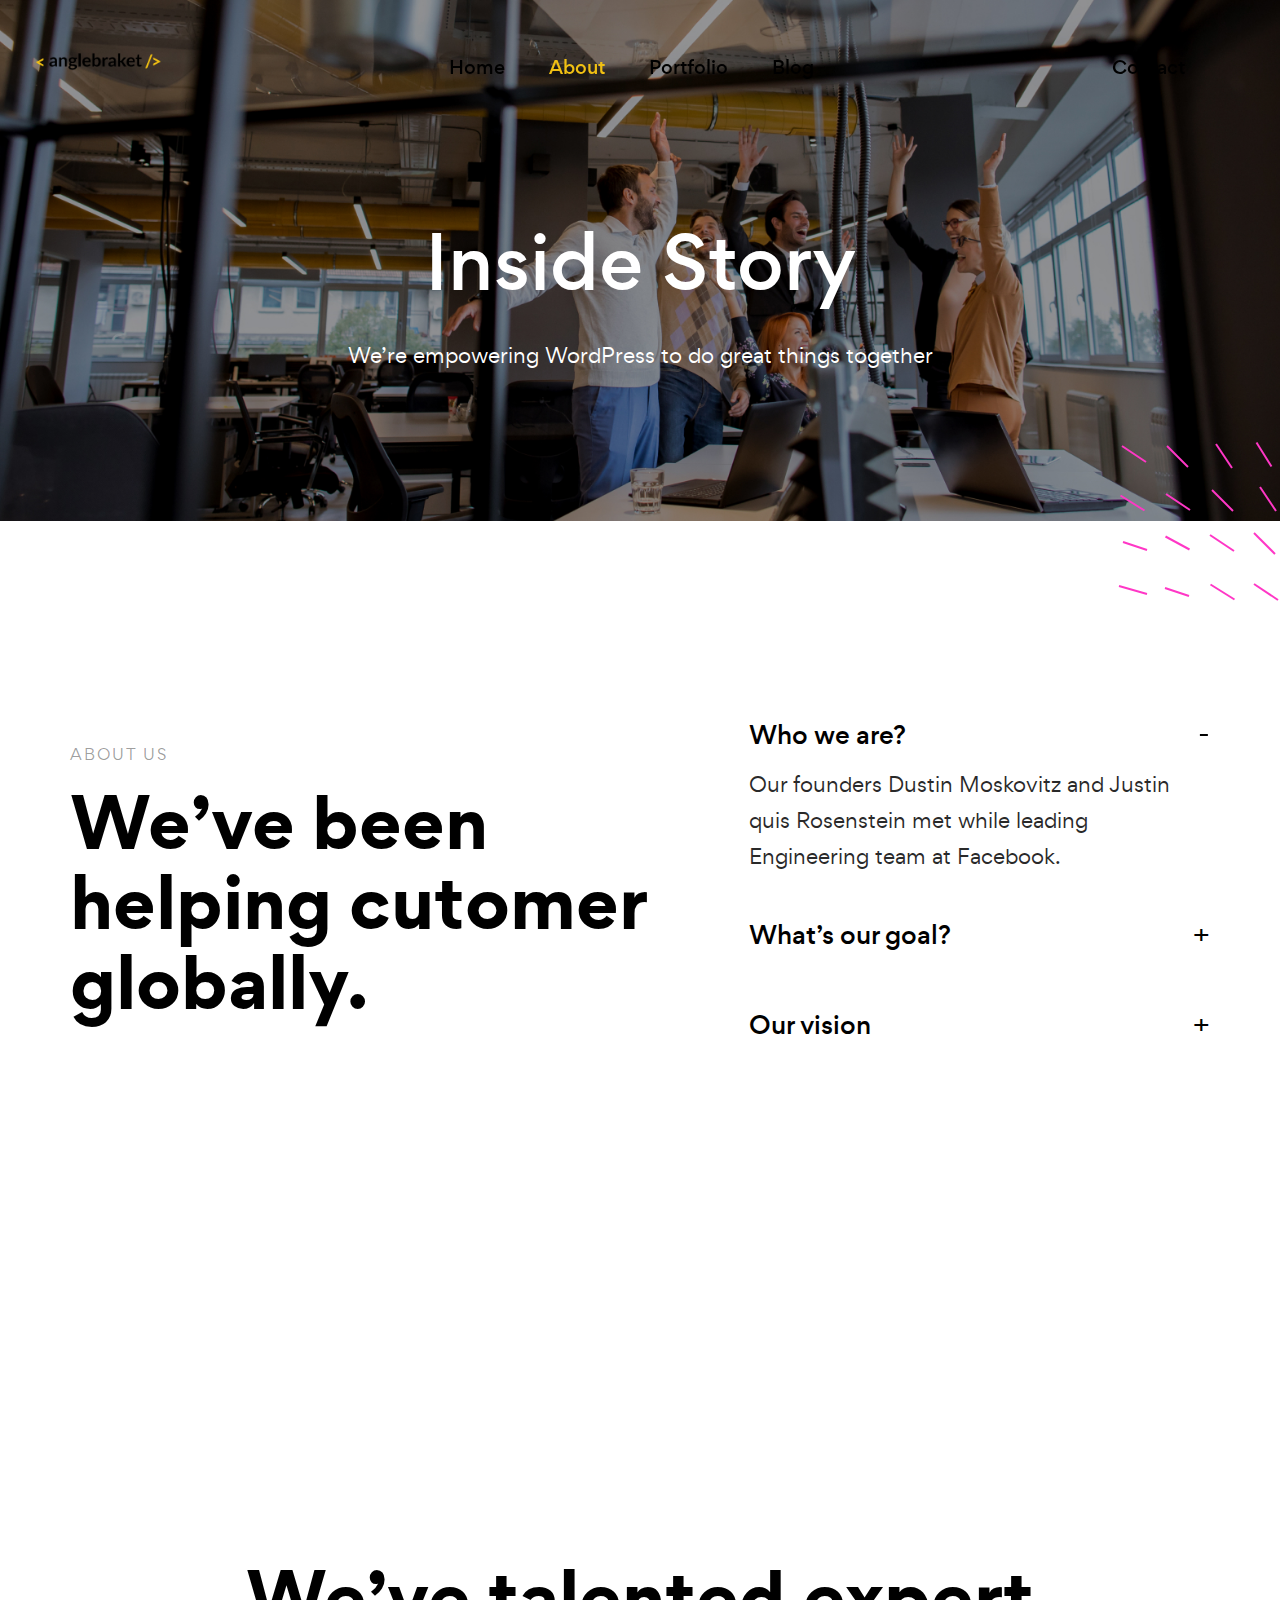
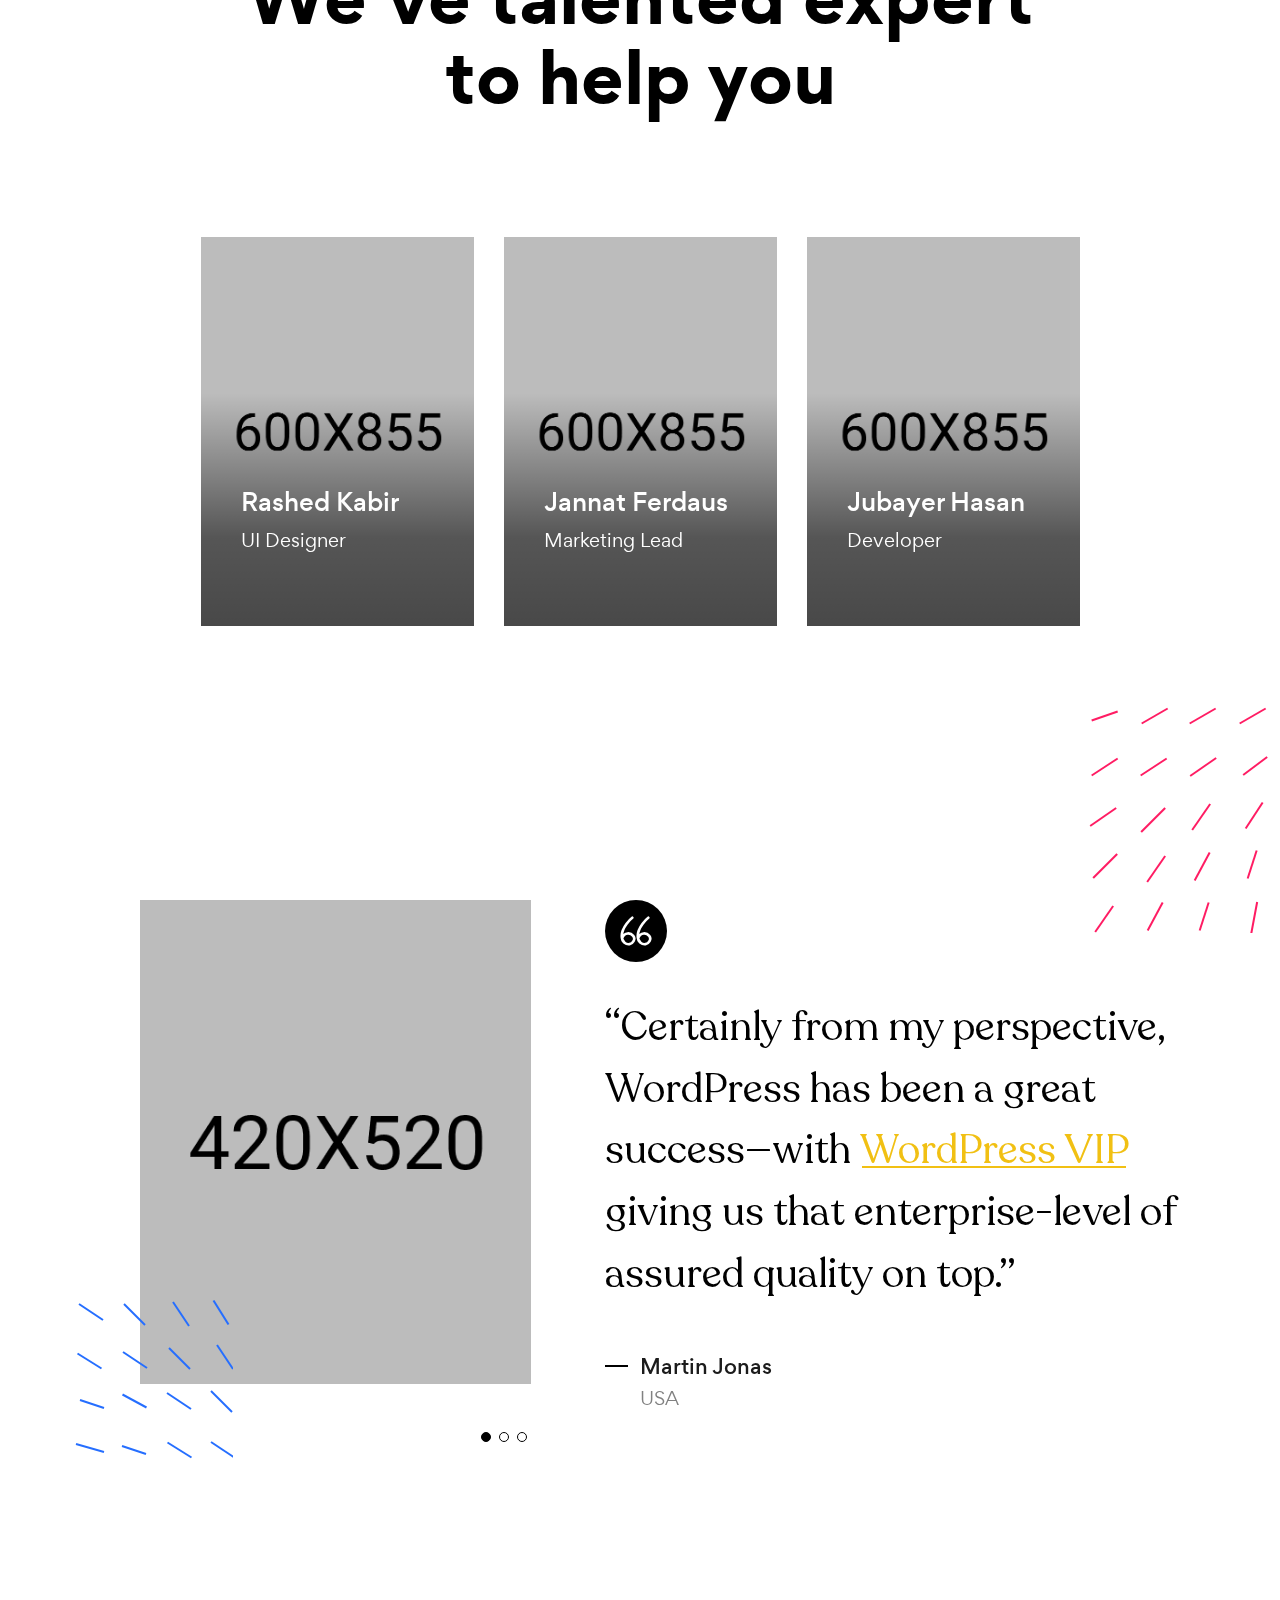
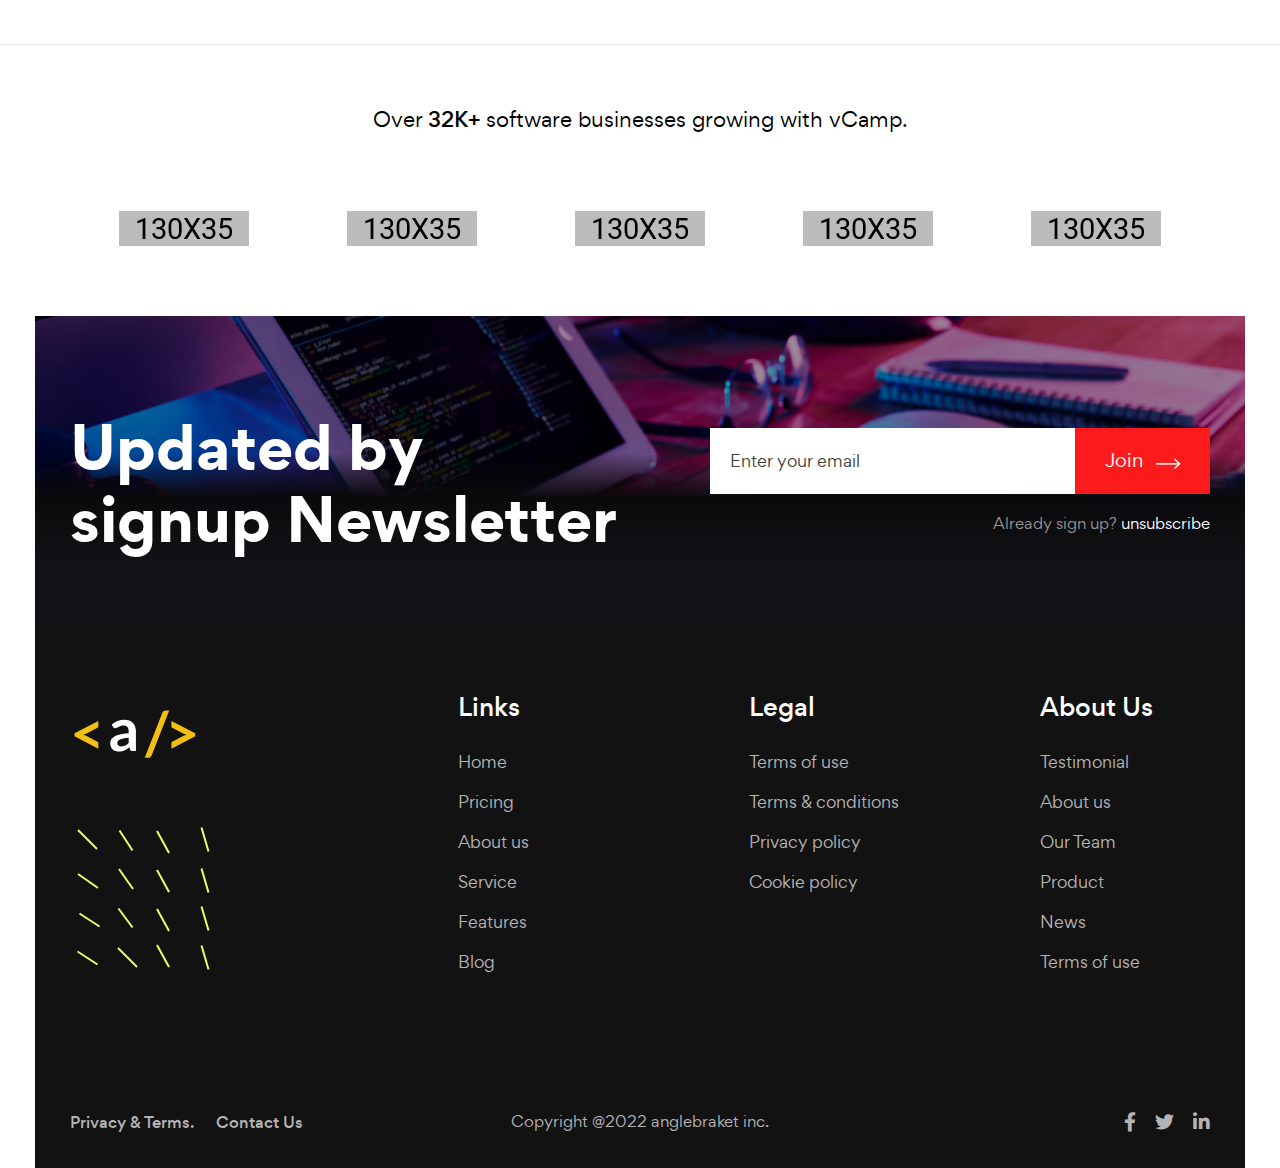
==== commit 409a712b: "content changed" ====
--- a/about.html
+++ b/about.html
@@ -20,7 +20,7 @@
 		<meta name="msapplication-navbutton-color" content="#202020">
 		<!-- iOS Safari -->
 		<meta name="apple-mobile-web-app-status-bar-style" content="#202020">
-		<title>vCamp-Creative Agency & Portfolio HTML5 Template</title>
+		<title>about-anglebracket</title>
 		<!-- Favicon -->
 		<link rel="icon" type="image/png" sizes="56x56" href="images/fav-icon/icon.png">
 		<!-- Main style sheet -->
@@ -45,19 +45,41 @@
 				<div id="preloader">
 					<div id="ctn-preloader" class="ctn-preloader">
 						<div class="animation-preloader">
-							<div class="icon"><img src="images/logo/vCamp.svg" alt="" class="m-auto d-block"> <span></span></div>
+							<!-- <div class="icon"><img src="images/logo/vCamp.svg" alt="" class="m-auto d-block"> <span></span></div> -->
 							<div class="txt-loading mt-4">
-								<span data-text-preloader="C" class="letters-loading">
-									C
-								</span>
-								<span data-text-preloader="A" class="letters-loading">
-									A
-								</span>
-								<span data-text-preloader="M" class="letters-loading">
-									M
-								</span>
-								<span data-text-preloader="P" class="letters-loading">
-									P
+								<span data-text-preloader="a" class="letters-loading">
+									a
+								</span>
+								<span data-text-preloader="n" class="letters-loading">
+									n
+								</span>
+								<span data-text-preloader="g" class="letters-loading">
+									g
+								</span>
+								<span data-text-preloader="l" class="letters-loading">
+									l
+								</span>
+								<span data-text-preloader="e" class="letters-loading">
+									e
+								</span>
+								<span data-text-preloader="b" class="letters-loading">
+									b
+								</span>
+								<span data-text-preloader="r" class="letters-loading">
+									r
+								</span>
+								<span data-text-preloader="a" class="letters-loading">
+									a
+								</span>
+							
+								<span data-text-preloader="k" class="letters-loading">
+									k
+								</span>
+								<span data-text-preloader="e" class="letters-loading">
+									e
+								</span>
+								<span data-text-preloader="t" class="letters-loading">
+									t
 								</span>
 							</div>
 						</div>	
@@ -78,47 +100,14 @@
 			  	
 			  	<div class="sidebar-nav-item">
 			  		<ul class="style-none">
-			  			<li class="nav-item">
-			  				<a class="dropdown-toggle" href="#" role="button" data-bs-toggle="dropdown" aria-expanded="false" data-bs-auto-close="outside">Home</a>
-			  				<ul class="dropdown-menu">
-							    <li><a href="index.html" class="dropdown-item"><span>Creative Agency</span></a></li>
-							    <li><a href="index-2.html" class="dropdown-item"><span>Business</span></a></li>
-							    <li><a href="index-3.html" class="dropdown-item"><span>Agency Minimal</span></a></li>
-							    <li><a href="index-4.html" class="dropdown-item"><span>Service Provider</span></a></li>
-							    <li><a href="index-5.html" class="dropdown-item"><span>Startup</span></a></li>
-							    <li><a href="index-6.html" class="dropdown-item"><span>Design Studio Light</span></a></li>
-							    <li><a href="index-7.html" class="dropdown-item"><span>Design Studio Dark</span></a></li>
-							    <li><a href="index-8.html" class="dropdown-item"><span>Shop Standard</span></a></li>
-							    <li><a href="index-9.html" class="dropdown-item"><span>Shop Creative</span></a></li>
-							    <li><a href="index-10.html" class="dropdown-item"><span>Startup Agency</span></a></li>
-							    <li><a href="index-11.html" class="dropdown-item"><span>Consulting Agency</span></a></li>
-							    <li><a href="index-12.html" class="dropdown-item"><span>Photographer Portfolio</span></a></li>
-							    <li><a href="index-13.html" class="dropdown-item"><span>Designer Portfolio</span></a></li>
-							    <li><a href="index-14.html" class="dropdown-item"><span>Marketing Agency</span></a></li>
-							    <li><a href="index-15.html" class="dropdown-item"><span>Design Agency Portfolio</span></a></li>
-							    <li><a href="coming-soon.html" class="dropdown-item"><span>Coming Soon</span></a></li>
-							</ul>
-			  			</li>
+						<a href="index.html" ><span>Portfolio Classic</span></a>
 			  			<li class="nav-item dropdown">
 					    	<a class="dropdown-toggle" href="#" role="button" data-bs-toggle="dropdown" aria-expanded="false" data-bs-auto-close="outside">Portfolio</a>
-						    <ul class="dropdown-menu">
-					            <li><a href="portfolioV1.html" class="dropdown-item"><span>Portfolio Classic</span></a></li>
-					            <li><a href="portfolioV7.html" class="dropdown-item"><span>Portfolio Modern</span></a></li>
-					            <li><a href="portfolioV24.html" class="dropdown-item"><span>Portfolio carousel</span></a></li>
-					            <li><a href="portfolioV15.html" class="dropdown-item"><span>Portfolio Video Lightbox</span></a></li>
-					            <li><a href="portfolio-detailsV1.html" class="dropdown-item"><span>Single Portfolio 01</span></a></li>
-							    <li><a href="portfolio-detailsV2.html" class="dropdown-item"><span>Single Portfolio 02</span></a></li>
-						    </ul>
+						    
 						</li>
 			  			<li class="nav-item">
 			  				<a class="dropdown-toggle" href="#" role="button" data-bs-toggle="dropdown" aria-expanded="false" data-bs-auto-close="outside">Pages</a>
-			  				<ul class="dropdown-menu">
-							    <li><a href="about-usV1.html" class="dropdown-item"><span>About Minimal</span></a></li>
-								<li><a href="teamV1.html" class="dropdown-item"><span>Team Standard</span></a></li>
-								<li><a href="pricingV2.html" class="dropdown-item"><span>Pricing Standard: Dark</span></a></li>
-								<li><a href="serviceV1.html" class="dropdown-item"><span>Service Minimal</span></a></li>
-								<li><a href="testimonialV1.html" class="dropdown-item"><span>Testimonial Classic</span></a></li>
-							</ul>
+			  				
 			  			</li>
 			  			<li class="nav-item"><a href="blogV1.html">News</a></li>
 			  			<li class="nav-item"><a href="contactV1.html">Contact us</a></li>
@@ -140,7 +129,7 @@
 					<li><a href="#"><i class="fab fa-twitter"></i></a></li>
 					<li><a href="#"><i class="fab fa-linkedin-in"></i></a></li>
 				</ul>
-			</div> <!-- /.sidebar-nav -->
+			</div>
 
 
 			<!-- 
@@ -148,342 +137,34 @@
 				Theme Main Menu
 			============================================== 
 			-->
-			<header class="theme-main-menu sticky-menu theme-menu-one white-vr">
+			<header class="theme-main-menu sticky-menu theme-menu-one">
 				<div class="inner-content">
 					<div class="d-flex align-items-center justify-content-between">
-						<div class="logo"><a href="index.html"><img src="images/logo/vCamp_12.png" alt="" width="127"></a></div>
+						<div class="logo"><a href="index.html"><img src="images/logo/angle_logo_01.png" alt="" width="127"></a></div>
 						<nav class="navbar navbar-expand-lg">
 							<button class="navbar-toggler d-block d-lg-none" type="button" data-bs-toggle="collapse" data-bs-target="#navbarNav" aria-controls="navbarNav" aria-expanded="false" aria-label="Toggle navigation">
 						    	<span></span>
 						 	</button>
-						    <div class="collapse navbar-collapse dark-style" id="navbarNav">
+						    <div class="collapse navbar-collapse" id="navbarNav">
 						    	<ul class="navbar-nav">
-						    		<li class="d-block d-lg-none"><div class="logo"><a href="index.html"><img src="images/logo/vCamp_04.png" alt="" width="127"></a></div></li>
-							        <li class="nav-item dropdown mega-dropdown">
-							        	<a class="nav-link dropdown-toggle" href="#" role="button" data-bs-toggle="dropdown" data-bs-auto-close="outside" aria-expanded="false">Home</a>
-							        	<ul class="dropdown-menu">
-							                <li class="pb-20">
-							                	<div class="row gx-2">
-							                		<div class="col-lg-2 mt-15 border-0 text-center home-sub-menu">
-							                			<a href="index.html" class="d-block img-meta"><img src="images/nav-img/home02.jpg" alt="" class="tran4s"></a>
-							                			<a href="index.html" class="dropdown-item"><span>Creative Agency</span></a>
-							                		</div>
-							                		<div class="col-lg-2 mt-15 border-0 text-center home-sub-menu">
-							                			<a href="index-2.html" class="d-block img-meta"><img src="images/nav-img/home01.jpg" alt="" class="tran4s"></a>
-							                			<a href="index-2.html" class="dropdown-item"><span>Business</span></a>
-							                		</div>
-							                		<div class="col-lg-2 mt-15 border-0 text-center home-sub-menu">
-							                			<a href="index-3.html" class="d-block img-meta"><img src="images/nav-img/home03.jpg" alt="" class="tran4s"></a>
-							                			<a href="index-3.html" class="dropdown-item"><span>Agency Minimal</span></a>
-							                		</div>
-							                		<div class="col-lg-2 mt-15 border-0 text-center home-sub-menu">
-							                			<a href="index-4.html" class="d-block img-meta"><img src="images/nav-img/home04.jpg" alt="" class="tran4s"></a>
-							                			<a href="index-4.html" class="dropdown-item"><span>Service Provider</span></a>
-							                		</div>
-							                		<div class="col-lg-2 mt-15 border-0 text-center home-sub-menu">
-							                			<a href="index-5.html" class="d-block img-meta"><img src="images/nav-img/home05.jpg" alt="" class="tran4s"></a>
-							                			<a href="index-5.html" class="dropdown-item"><span>Startup</span></a>
-							                		</div>
-							                		<div class="col-lg-2 mt-15 border-0 text-center home-sub-menu">
-							                			<a href="index-6.html" class="d-block img-meta"><img src="images/nav-img/home06.jpg" alt="" class="tran4s"></a>
-							                			<a href="index-6.html" class="dropdown-item"><span>Design Studio Light</span></a>
-							                		</div>
-							                		<div class="col-lg-2 mt-15 border-0 text-center home-sub-menu">
-							                			<a href="index-7.html" class="d-block img-meta"><img src="images/nav-img/home07.jpg" alt="" class="tran4s"></a>
-							                			<a href="index-7.html" class="dropdown-item"><span>Design Studio Dark</span></a>
-							                		</div>
-							                		<div class="col-lg-2 mt-15 border-0 text-center home-sub-menu">
-							                			<a href="index-8.html" class="d-block img-meta"><img src="images/nav-img/home08.jpg" alt="" class="tran4s"></a>
-							                			<a href="index-8.html" class="dropdown-item"><span>Shop Standard</span></a>
-							                		</div>
-							                		<div class="col-lg-2 mt-15 border-0 text-center home-sub-menu">
-							                			<a href="index-9.html" class="d-block img-meta"><img src="images/nav-img/home09.jpg" alt="" class="tran4s"></a>
-							                			<a href="index-9.html" class="dropdown-item"><span>Shop Creative</span></a>
-							                		</div>
-							                		<div class="col-lg-2 mt-15 border-0 text-center home-sub-menu">
-							                			<a href="index-10.html" class="d-block img-meta"><img src="images/nav-img/home10.jpg" alt="" class="tran4s"></a>
-							                			<a href="index-10.html" class="dropdown-item"><span>Startup Agency</span></a>
-							                		</div>
-							                		<div class="col-lg-2 mt-15 border-0 text-center home-sub-menu">
-							                			<a href="index-11.html" class="d-block img-meta"><img src="images/nav-img/home11.jpg" alt="" class="tran4s"></a>
-							                			<a href="index-11.html" class="dropdown-item"><span>Consulting Agency</span></a>
-							                		</div>
-							                		<div class="col-lg-2 mt-15 border-0 text-center home-sub-menu">
-							                			<a href="index-12.html" class="d-block img-meta"><img src="images/nav-img/home13.jpg" alt="" class="tran4s"></a>
-							                			<a href="index-12.html" class="dropdown-item"><span>Photographer Portfolio</span><i class="tag">New</i></a>
-							                		</div>
-							                		<div class="col-lg-2 mt-15 border-0 text-center home-sub-menu">
-							                			<a href="index-13.html" class="d-block img-meta"><img src="images/nav-img/home14.jpg" alt="" class="tran4s"></a>
-							                			<a href="index-13.html" class="dropdown-item"><span>Designer Portfolio</span><i class="tag">New</i></a>
-							                		</div>
-							                		<div class="col-lg-2 mt-15 border-0 text-center home-sub-menu">
-							                			<a href="index-14.html" class="d-block img-meta"><img src="images/nav-img/home15.jpg" alt="" class="tran4s"></a>
-							                			<a href="index-14.html" class="dropdown-item"><span>Marketing Agency</span><i class="tag">New</i></a>
-							                		</div>
-							                		<div class="col-lg-2 mt-15 border-0 text-center home-sub-menu">
-							                			<a href="index-15.html" class="d-block img-meta"><img src="images/nav-img/home18.jpg" alt="" class="tran4s"></a>
-							                			<a href="index-15.html" class="dropdown-item"><span>Design Agency Portfolio</span><i class="tag">New</i></a>
-							                		</div>
-							                		<div class="col-lg-2 mt-15 border-0 text-center home-sub-menu">
-							                			<a href="coming-soon.html" class="d-block img-meta"><img src="images/nav-img/home12.jpg" alt="" class="tran4s"></a>
-							                			<a href="coming-soon.html" class="dropdown-item"><span>Coming Soon</span></a>
-							                		</div>
-							                		<div class="col-lg-2 mt-15 border-0 text-center home-sub-menu">
-							                			<div class="d-block img-meta">
-							                				<img src="images/nav-img/home16.jpg" alt="" class="tran4s">
-							                				<div class="cs d-flex align-items-center justify-content-center"><span>Coming Soon</span></div>
-							                			</div>
-							                			<div class="dropdown-item"><span>Startup Modern</span></div>
-							                		</div>
-							                		<div class="col-lg-2 mt-15 border-0 text-center home-sub-menu">
-							                			<div class="d-block img-meta">
-							                				<img src="images/nav-img/home17.jpg" alt="" class="tran4s">
-							                				<div class="cs d-flex align-items-center justify-content-center"><span>Coming Soon</span></div>
-							                			</div>
-							                			<div class="dropdown-item"><span>Business</span></div>
-							                		</div>
-							                	</div>
-							                </li>
-						                </ul>
+						    		<li class="d-block d-lg-none"><div class="logo"><a href="index.html"><img src="images/logo/angle_logo_01.png" alt="" width="127"></a></div></li>
+							        <li class="nav-item  dropdown mega-dropdown">
+							        	<a class="nav-link dropdown-toggle" href="index.html" role="button" data-bs-toggle="dropdown" data-bs-auto-close="outside" aria-expanded="false">Home</a>
+							        	
 						            </li>
-						            <li class="nav-item dropdown mega-dropdown">
-							        	<a class="nav-link dropdown-toggle" href="#" role="button" data-bs-toggle="dropdown" data-bs-auto-close="outside" aria-expanded="false">Elements</a>
-						                <ul class="dropdown-menu">
-							                <li>
-							                	<div class="row">
-							                		<div class="col-lg-3">
-							                			<div class="menu-column">
-							                				<h6 class="mega-menu-title">Headers</h6>
-							                				<ul class="style-none mega-dropdown-list">
-							                					<li><a href="ui-headerV1.html" class="dropdown-item"><span>Basic Header</span></a></li>
-							                					<li><a href="ui-headerV2.html" class="dropdown-item"><span>Basic Dark Header</span></a></li>
-							                					<li><a href="ui-headerV3.html" class="dropdown-item"><span>Classic light Header</span></a></li>
-							                					<li><a href="ui-headerV4.html" class="dropdown-item"><span>Classic Dark Header</span></a></li>
-							                					<li><a href="ui-headerV5.html" class="dropdown-item"><span>eCommerce Light Header</span></a></li>
-							                					<li><a href="ui-headerV6.html" class="dropdown-item"><span>eCommerce Dark Header</span></a></li>
-							                					<li><a href="ui-headerV7.html" class="dropdown-item"><span>Center Logo Header</span></a></li>
-							                					<li><a href="ui-headerV8.html" class="dropdown-item"><span>Search Input Header</span></a></li>
-							                					<li><a href="ui-headerV9.html" class="dropdown-item"><span>Search Popup Header</span></a></li>
-							                				</ul>
-							                			</div>
-							                		</div>
-							                		<div class="col-lg-3">
-							                			<div class="menu-column">
-							                				<h6 class="mega-menu-title">BASIC</h6>
-							                				<ul class="style-none mega-dropdown-list">
-							                					<li><a href="ui-menuV1.html" class="dropdown-item"><span>Full Screen Menu</span></a></li>
-							                					<li><a href="ui-menuV2.html" class="dropdown-item"><span>Full Screen Menu Dark</span></a></li>
-							                					<li><a href="ui-menuV3.html" class="dropdown-item"><span>Dark Dropdown Menu</span></a></li>
-							                					<li><a href="ui-menuV4.html" class="dropdown-item"><span>Icon Menu</span></a></li>
-							                					<li><a href="ui-animated-text.html" class="dropdown-item"><span>Animated Text</span></a></li>
-							                					<li><a href="ui-blog-post.html" class="dropdown-item"><span>Blog Post</span></a></li>
-							                					<li><a href="ui-button.html" class="dropdown-item"><span>Buttons</span></a></li>
-							                					<li><a href="ui-contact.html" class="dropdown-item"><span>Contact Us</span></a></li>
-							                				</ul>
-							                			</div>
-							                		</div>
-							                		<div class="col-lg-3">
-							                			<div class="menu-column">
-							                				<h6 class="mega-menu-title">Essential</h6>
-							                				<ul class="style-none mega-dropdown-list">
-							                					<li><a href="ui-counter.html" class="dropdown-item"><span>Counter</span></a></li>
-							                					<li><a href="ui-cta.html" class="dropdown-item"><span>Call To Action</span></a></li>
-							                					<li><a href="ui-faq.html" class="dropdown-item"><span>FAQ's</span></a></li>
-							                					<li><a href="ui-feature-block.html" class="dropdown-item"><span>Feature Block</span></a></li>
-							                					<li><a href="ui-footer.html" class="dropdown-item"><span>Footers</span></a></li>
-							                					<li><a href="ui-form.html" class="dropdown-item"><span>Forms</span></a></li>
-							                					<li><a href="ui-gallery.html" class="dropdown-item"><span>Gallery</span></a></li>
-							                					<li><a href="ui-heading.html" class="dropdown-item"><span>Heading</span></a></li>
-							                				</ul>
-							                			</div>
-							                		</div>
-							                		<div class="col-lg-3">
-							                			<div class="menu-column">
-							                				<h6 class="mega-menu-title">Content</h6>
-							                				<ul class="style-none mega-dropdown-list">
-							                					<li><a href="ui-hero-section.html" class="dropdown-item"><span>Hero Section</span></a></li>
-							                					<li><a href="ui-list-item.html" class="dropdown-item"><span>List Item</span></a></li>
-							                					<li><a href="ui-pagination.html" class="dropdown-item"><span>Pagination</span></a></li>
-							                					<li><a href="ui-service.html" class="dropdown-item"><span>Service Feature</span></a></li>
-							                					<li><a href="ui-subscribe-form.html" class="dropdown-item"><span>Subscribe Form</span></a></li>
-							                					<li><a href="ui-team.html" class="dropdown-item"><span>Team Member</span></a></li>
-							                					<li><a href="ui-testimonial.html" class="dropdown-item"><span>Testimonial</span></a></li>
-							                					<li><a href="ui-text-block.html" class="dropdown-item"><span>Text Block</span></a></li>
-							                				</ul>
-							                			</div>
-							                		</div>
-							                	</div>
-							                </li>
-						                </ul>
+						           
+							        <li class="nav-item active dropdown mega-dropdown">
+							        	<a class="nav-link dropdown-toggle" href="about.html" >About</a>
+						               
 						            </li>
-							        <li class="nav-item dropdown mega-dropdown">
+						            <li class="nav-item dropdown mega-dropdown-md">
 							        	<a class="nav-link dropdown-toggle" href="#" role="button" data-bs-toggle="dropdown" data-bs-auto-close="outside" aria-expanded="false">Portfolio</a>
-						                <ul class="dropdown-menu">
-							                <li>
-							                	<div class="row justify-content-between">
-							                		<div class="col-lg-2">
-							                			<div class="menu-column">
-							                				<h6 class="mega-menu-title">Boxed Layout</h6>
-							                				<ul class="style-none mega-dropdown-list">
-							                					<li><a href="portfolioV1.html" class="dropdown-item"><span>Portfolio Classic</span></a></li>
-							                					<li><a href="portfolioV4.html" class="dropdown-item"><span>Portfolio Overlay</span></a></li>
-							                					<li><a href="portfolioV7.html" class="dropdown-item"><span>Portfolio Modern</span></a></li>
-							                					<li><a href="portfolioV10.html" class="dropdown-item"><span>Portfolio Standard</span></a></li>
-							                					<li><a href="portfolioV13.html" class="dropdown-item"><span>Portfolio Video Lightbox</span></a></li>
-							                					<li><a href="portfolioV16.html" class="dropdown-item"><span>Portfolio Metro</span></a></li>
-							                					<li><a href="portfolioV18.html" class="dropdown-item"><span>Portfolio Masonry</span></a></li>
-							                					<li><a href="portfolioV23.html" class="dropdown-item"><span>Portfolio Masonry 2</span></a></li>
-							                					<li><a href="portfolioV24.html" class="dropdown-item"><span>Portfolio carousel</span></a></li>
-							                				</ul>
-							                			</div>
-							                		</div>
-							                		<div class="col-lg-2">
-							                			<div class="menu-column">
-							                				<h6 class="mega-menu-title d-none d-lg-inline-block">Boxed Layout</h6>
-							                				<ul class="style-none mega-dropdown-list">
-							                					<li><a href="portfolioV26.html" class="dropdown-item"><span>Portfolio carousel 2</span></a></li>
-							                					<li><a href="portfolioV27.html" class="dropdown-item"><span>Portfolio carousel 3</span></a></li>
-							                					<li><a href="portfolioV28.html" class="dropdown-item"><span>Portfolio carousel 4</span></a></li>
-							                					<li><a href="portfolioV30.html" class="dropdown-item"><span>Portfolio 1 Column</span></a></li>
-							                					<li><a href="portfolioV31.html" class="dropdown-item"><span>Portfolio 2 Column</span></a></li>
-							                					<li><a href="portfolioV32.html" class="dropdown-item"><span>Portfolio 3 Column</span></a></li>
-							                					<li><a href="portfolioV33.html" class="dropdown-item"><span>Portfolio 4 Column</span></a></li>
-							                					<li><a href="portfolioV34.html" class="dropdown-item"><span>Portfolio 5 Column</span></a></li>
-							                				</ul>
-							                			</div>
-							                		</div>
-							                		<div class="col-lg-2">
-							                			<div class="menu-column">
-							                				<h6 class="mega-menu-title">Full-width Layout</h6>
-							                				<ul class="style-none mega-dropdown-list">
-							                					<li><a href="portfolioV2.html" class="dropdown-item"><span>Portfolio Classic</span></a></li>
-							                					<li><a href="portfolioV5.html" class="dropdown-item"><span>Portfolio Overlay</span></a></li>
-							                					<li><a href="portfolioV8.html" class="dropdown-item"><span>Portfolio Modern</span></a></li>
-							                					<li><a href="portfolioV11.html" class="dropdown-item"><span>Portfolio Standard</span></a></li>
-							                					<li><a href="portfolioV14.html" class="dropdown-item"><span>Portfolio Video Lightbox</span></a></li>
-							                					<li><a href="portfolioV20.html" class="dropdown-item"><span>Portfolio With Sidebar</span></a></li>
-							                					<li><a href="portfolioV22.html" class="dropdown-item"><span>Portfolio Masonry</span></a></li>
-							                					<li><a href="portfolioV29.html" class="dropdown-item"><span>Portfolio carousel</span></a></li>
-							                					<li><a href="portfolioV35.html" class="dropdown-item"><span>Portfolio Creative</span></a></li>
-							                				</ul>
-							                			</div>
-							                		</div>
-							                		<div class="col-lg-2">
-							                			<div class="menu-column">
-							                				<h6 class="mega-menu-title">Dark Layout</h6>
-							                				<ul class="style-none mega-dropdown-list">
-							                					<li><a href="portfolioV3.html" class="dropdown-item"><span>Portfolio Classic</span></a></li>
-							                					<li><a href="portfolioV6.html" class="dropdown-item"><span>Portfolio Overlay</span></a></li>
-							                					<li><a href="portfolioV9.html" class="dropdown-item"><span>Portfolio Modern</span></a></li>
-							                					<li><a href="portfolioV12.html" class="dropdown-item"><span>Portfolio Standard</span></a></li>
-							                					<li><a href="portfolioV15.html" class="dropdown-item"><span>Portfolio Video Lightbox</span></a></li>
-							                					<li><a href="portfolioV17.html" class="dropdown-item"><span>Portfolio Metro</span></a></li>
-							                					<li><a href="portfolioV19.html" class="dropdown-item"><span>Portfolio Masonry</span></a></li>
-							                					<li><a href="portfolioV21.html" class="dropdown-item"><span>Portfolio With Sidebar</span></a></li>
-							                					<li><a href="portfolioV25.html" class="dropdown-item"><span>Portfolio carousel</span></a></li>
-							                				</ul>
-							                			</div>
-							                		</div>
-							                		<div class="col-lg-2">
-							                			<div class="menu-column">
-							                				<h6 class="mega-menu-title">Single Portfolio</h6>
-							                				<ul class="style-none mega-dropdown-list">
-							                					<li><a href="portfolio-detailsV1.html" class="dropdown-item"><span>Single Portfolio 01</span></a></li>
-							                					<li><a href="portfolio-detailsV2.html" class="dropdown-item"><span>Single Portfolio 02</span></a></li>
-							                					<li><a href="portfolio-detailsV3.html" class="dropdown-item"><span>Single Portfolio 03</span></a></li>
-							                					<li><a href="portfolio-detailsV4.html" class="dropdown-item"><span>Single Portfolio 04</span></a></li>
-							                					<li><a href="portfolio-detailsV5.html" class="dropdown-item"><span>Single Portfolio 05</span></a></li>
-							                					<li><a href="portfolio-detailsV6.html" class="dropdown-item"><span>Single Portfolio 06</span></a></li>
-							                				</ul>
-							                			</div>
-							                		</div>
-							                	</div>
-							                </li>
-						                </ul>
+						                
 						            </li>
-						            <li class="nav-item active dropdown mega-dropdown-md">
-							        	<a class="nav-link dropdown-toggle" href="#" role="button" data-bs-toggle="dropdown" data-bs-auto-close="outside" aria-expanded="false">Pages</a>
-						                <ul class="dropdown-menu">
-							                <li>
-							                	<div class="row">
-							                		<div class="col-lg-4">
-							                			<div class="menu-column">
-							                				<h6 class="mega-menu-title">Essential</h6>
-							                				<ul class="style-none mega-dropdown-list">
-							                					<li><a href="about-usV1.html" class="dropdown-item"><span>About Minimal</span></a></li>
-										            			<li><a href="about-usV2.html" class="dropdown-item"><span>About Classic</span></a></li>
-										            			<li><a href="teamV1.html" class="dropdown-item"><span>Team Standard</span></a></li>
-										            			<li><a href="teamV2.html" class="dropdown-item"><span>Team Classic: Dark</span></a></li>
-										            			<li><a href="pricingV1.html" class="dropdown-item"><span>Pricing Standard</span></a></li>
-										            			<li><a href="pricingV2.html" class="dropdown-item"><span>Pricing Standard: Dark</span></a></li>
-							                				</ul>
-							                			</div>
-							                		</div>
-							                		<div class="col-lg-4">
-							                			<div class="menu-column">
-							                				<h6 class="mega-menu-title">Support</h6>
-							                				<ul class="style-none mega-dropdown-list">
-							                					<li><a href="contactV1.html" class="dropdown-item"><span>Contact Business</span></a></li>
-										            			<li><a href="contactV2.html" class="dropdown-item"><span>Contact Agency</span></a></li>
-										            			<li><a href="contactV3.html" class="dropdown-item"><span>Contact Standard</span></a></li>
-										            			<li><a href="serviceV1.html" class="dropdown-item"><span>Service Minimal</span></a></li>
-										            			<li><a href="serviceV3.html" class="dropdown-item"><span>Service Minimal: Dark</span></a></li>
-										            			<li><a href="serviceV2.html" class="dropdown-item"><span>Service Classic</span></a></li>
-							                				</ul>
-							                			</div>
-							                		</div>
-							                		<div class="col-lg-4">
-							                			<div class="menu-column">
-							                				<h6 class="mega-menu-title">Others</h6>
-							                				<ul class="style-none mega-dropdown-list">
-							                					<li><a href="testimonialV1.html" class="dropdown-item"><span>Testimonial Classic</span></a></li>
-										            			<li><a href="testimonialV2.html" class="dropdown-item"><span>Testimonial Standard</span></a></li>
-										            			<li><a href="testimonialV3.html" class="dropdown-item"><span>Testimonial Basic: Dark</span></a></li>
-							                					<li><a href="faqV1.html" class="dropdown-item"><span>Faq Standard</span></a></li>
-							                					<li><a href="faqV2.html" class="dropdown-item"><span>Faq With filter</span></a></li>
-							                					<li><a href="404.html" class="dropdown-item"><span>404 Error</span></a></li>
-							                				</ul>
-							                			</div>
-							                		</div>
-							                	</div>
-							                </li>
-						                </ul>
-						            </li>
-						            <li class="nav-item dropdown">
-							        	<a class="nav-link dropdown-toggle" href="#" role="button" data-bs-toggle="dropdown" data-bs-auto-close="outside" aria-expanded="false">Shop</a>
-						                <ul class="dropdown-menu">
-						                	<li class="dropdown-submenu dropdown">
-							                	<a class="dropdown-item dropdown-toggle" data-bs-toggle="dropdown" data-bs-auto-close="outside" aria-expanded="false" href="#"><span>Shop Elements</span></a>
-							                	<ul class="dropdown-menu">
-									            	<li><a href="product-detailsV1.html" class="dropdown-item"><span>Shop Details</span></a></li>
-										            <li><a href="checkout.html" class="dropdown-item"><span>Checkout</span></a></li>
-										            <li><a href="cart.html" class="dropdown-item"><span>Cart</span></a></li>
-										            <li><a href="sign-in.html" class="dropdown-item"><span>Sign In</span></a></li>
-										            <li><a href="sign-up.html" class="dropdown-item"><span>Sign Up</span></a></li>
-									            </ul>
-							                </li>
-							                <li><a href="productV1.html" class="dropdown-item"><span>Grid Layout</span></a></li>
-							                <li><a href="productV2.html" class="dropdown-item"><span>Grid With Sidebar</span></a></li>
-							                <li><a href="productV3.html" class="dropdown-item"><span>Dark Layout</span></a></li>
-							                <li><a href="productV4.html" class="dropdown-item"><span>Full Width Layout</span></a></li>
-						                </ul>
-						            </li>
+						          
 							        <li class="nav-item dropdown">
 							        	<a class="nav-link dropdown-toggle" href="#" role="button" data-bs-toggle="dropdown" data-bs-auto-close="outside" aria-expanded="false">Blog</a>
-						                <ul class="dropdown-menu">
-							                <li><a href="blogV1.html" class="dropdown-item"><span>Grid Layout</span></a></li>
-							                <li><a href="blogV2.html" class="dropdown-item"><span>Grid Dark Layout</span></a></li>
-							                <li><a href="blogV3.html" class="dropdown-item"><span>List With Sidebar</span></a></li>
-							                <li><a href="blogV4.html" class="dropdown-item"><span>Full Width Dark</span></a></li>
-							                <li class="dropdown-submenu dropdown">
-							                	<a class="dropdown-item dropdown-toggle" data-bs-toggle="dropdown" data-bs-auto-close="outside" aria-expanded="false" href="#"><span>Blog Details</span></a>
-							                	<ul class="dropdown-menu">
-									            	<li><a href="blog-detailsV1.html" class="dropdown-item"><span>Standard</span></a></li>
-										            <li><a href="blog-detailsV2.html" class="dropdown-item"><span>Featured Image</span></a></li>
-										            <li><a href="blog-detailsV3.html" class="dropdown-item"><span>Creative Dark</span></a></li>
-									            </ul>
-							                </li>
-						                </ul>
+						             
 						            </li>
 						    	</ul>
 						    	<div class="mobile-content d-block d-lg-none">
@@ -494,18 +175,18 @@
 
 								  	<div class="address-block">
 								  		<h4 class="title">Our Address</h4>
-								  		<p>Chowrastar Mirpur- 1210, Sangu <br>River, Dhaka</p>
-								  		<p>Urgent issue? call us at <br><a href="tel:310.841.5500">310.841.5500</a></p>
+								  		<p> 2 -floor Business Park, HiLITE City NH 66, <br>Kozhikode, Kerala 673014</p>
+								  		<p>Urgent issue? call us at <br><a href="tel:310.841.5500">7907977521</a></p>
 								  	</div>
 						    	</div> <!-- /.mobile-content -->
 						    </div>
 						</nav>
 						<div class="right-widget d-flex align-items-center">
-							<a href="sign-in.html" class="d-flex align-items-center login-btn">
-								<img src="images/icon/icon_44.svg" alt="">
-								<span>login</span>
+							<a href="contact.html" class="d-flex align-items-center login-btn">
+								<!-- <img src="images/icon/icon_01.svg" alt=""> -->
+								<span>Contact</span>
 							</a>
-							<button class="sidebar-nav-button d-none d-lg-block" type="button" data-bs-toggle="offcanvas" data-bs-target="#offcanvasRight" aria-controls="offcanvasRight"><img src="images/icon/icon_45.svg" alt=""></button>
+							<!-- <button class="sidebar-nav-button d-none d-lg-block" type="button" data-bs-toggle="offcanvas" data-bs-target="#offcanvasRight" aria-controls="offcanvasRight"><img src="images/icon/icon_02.svg" alt=""></button> -->
 						</div> <!-- /.right-widget -->
 					</div>
 				</div> <!-- /.inner-content -->
@@ -595,15 +276,15 @@
 				Vcamp Fancy Banner Two
 			=====================================================
 			-->
-			<div class="container">
+			<!-- <div class="container">
 				<div class="fancy-banner-two sm mt-170 lg-mt-100" data-aos="fade-up">
 					<div class="inner-content h-100 position-relative d-flex align-items-center justify-content-center">
 						<a class="fancybox video-icon d-flex align-items-center justify-content-center" data-fancybox="" href="https://www.youtube.com/embed/aXFSJTjVjw0" tabindex="0">
 							<img src="images/icon/icon_43.svg" alt="">
 						</a>
-					</div> <!-- /.inner-content -->
-				</div>
-			</div> <!-- /.fancy-banner-two -->
+					</div> 
+				</div>
+			</div>  -->
 
 
 
@@ -645,7 +326,7 @@
 				Vcamp Feature Section Six
 			============================================== 
 			-->
-			<div class="vcamp-feature-section-six mt-150 lg-mt-70">
+			<!-- <div class="vcamp-feature-section-six mt-150 lg-mt-70">
 				<div class="container">
 					<div class="row gx-xl-5">
 						<div class="col-lg-5">
@@ -655,7 +336,7 @@
 									<h2 class="title">Why choose vCamp.</h2>
 								</div>
 								<p class="text-lg">We helping client  to create  with our talented expert.</p>
-							</div> <!-- /.text-wrapper -->
+							</div>
 						</div>
 						<div class="col-lg-7">
 							<div class="row">
@@ -664,28 +345,28 @@
 										<div class="icon d-flex align-items-end"><img src="images/icon/icon_46.svg" alt=""></div>
 										<h4>Friendly Interface</h4>
 										<p>Elit esse cillum dolore eu fugiat nulla pariatur</p>
-									</div> <!-- /.card-style-six -->
+									</div> 
 								</div>
 								<div class="col-md-6" data-aos="fade-up">
 									<div class="card-style-six">
 										<div class="icon d-flex align-items-end"><img src="images/icon/icon_47.svg" alt=""></div>
 										<h4>Quality Service</h4>
 										<p>Elit esse cillum dolore eu fugiat nulla pariatur</p>
-									</div> <!-- /.card-style-six -->
+									</div>
 								</div>
 								<div class="col-md-6" data-aos="fade-up" data-aos-delay="100">
 									<div class="card-style-six">
 										<div class="icon d-flex align-items-end"><img src="images/icon/icon_48.svg" alt=""></div>
 										<h4>Great Pricing</h4>
 										<p>Elit esse cillum dolore eu fugiat nulla pariatur</p>
-									</div> <!-- /.card-style-six -->
+									</div> 
 								</div>
 								<div class="col-md-6" data-aos="fade-up" data-aos-delay="200">
 									<div class="card-style-six">
 										<div class="icon d-flex align-items-end"><img src="images/icon/icon_49.svg" alt=""></div>
 										<h4>100% Trusted</h4>
 										<p>Elit esse cillum dolore eu fugiat nulla pariatur</p>
-									</div> <!-- /.card-style-six -->
+									</div> 
 								</div>
 							</div>
 						</div>
@@ -693,7 +374,7 @@
 				</div>
 				<img src="images/shape/shape_25.svg" alt="" class="shapes shape-one">
 				<img src="images/shape/shape_26.svg" alt="" class="shapes shape-two">
-			</div> <!-- /.vcamp-feature-section-six -->
+			</div> -->
 
 
 
@@ -766,40 +447,8 @@
 							</div> <!-- /.overlay-bg -->
 						</div> <!-- /.team-block-one -->
 					</div> <!-- /.item -->
-					<div class="item">
-						<div class="team-block-one position-relative">
-							<img src="images/team/img_04.jpg" alt="" class="team-img w-100">
-							<div class="overlay-bg d-flex align-items-end">
-								<div class="hover-content tran3s">
-									<h6 class="name">Martin James</h6>
-									<div class="position">Core Developer</div>
-									<ul class="social-icon d-flex style-none">
-										<li><a href="#"><i class="fab fa-facebook-f"></i></a></li>
-										<li><a href="#"><i class="fab fa-instagram"></i></a></li>
-										<li><a href="#"><i class="fab fa-pinterest-p"></i></a></li>
-										<li><a href="#"><i class="fab fa-linkedin-in"></i></a></li>
-									</ul>
-								</div>
-							</div> <!-- /.overlay-bg -->
-						</div> <!-- /.team-block-one -->
-					</div> <!-- /.item -->
-					<div class="item">
-						<div class="team-block-one position-relative">
-							<img src="images/team/img_05.jpg" alt="" class="team-img w-100">
-							<div class="overlay-bg d-flex align-items-end">
-								<div class="hover-content tran3s">
-									<h6 class="name">Jenelia Ra.</h6>
-									<div class="position">UI Designer</div>
-									<ul class="social-icon d-flex style-none">
-										<li><a href="#"><i class="fab fa-facebook-f"></i></a></li>
-										<li><a href="#"><i class="fab fa-instagram"></i></a></li>
-										<li><a href="#"><i class="fab fa-pinterest-p"></i></a></li>
-										<li><a href="#"><i class="fab fa-linkedin-in"></i></a></li>
-									</ul>
-								</div>
-							</div> <!-- /.overlay-bg -->
-						</div> <!-- /.team-block-one -->
-					</div> <!-- /.item -->
+					
+					
 				</div>
 			</div> <!-- /.team-section-one -->
 
@@ -950,31 +599,31 @@
 											<h6 class="footer-title">Links</h6>
 											<ul class="footer-nav-link style-none">
 												<li><a href="index.html">Home</a></li>
-												<li><a href="pricingV1.html">Pricing</a></li>
-												<li><a href="about-usV1.html">About us</a></li>
-												<li><a href="serviceV2.html">Service</a></li>
-												<li><a href="serviceV1.html">Features</a></li>
-												<li><a href="blogV3.html">Blog</a></li>
+												<li><a href="index.html">Pricing</a></li>
+												<li><a href="about.html">About us</a></li>
+												<li><a href="index.html">Service</a></li>
+												<li><a href="index.html">Features</a></li>
+												<li><a href="index.html">Blog</a></li>
 											</ul>
 										</div>
 										<div class="col-lg-3 col-md-3 col-sm-4">
 											<h6 class="footer-title">Legal</h6>
 											<ul class="footer-nav-link style-none">
-												<li><a href="faqV1.html">Terms of use</a></li>
-												<li><a href="faqV1.html">Terms & conditions</a></li>
-												<li><a href="faqV1.html">Privacy policy</a></li>
-												<li><a href="faqV1.html">Cookie policy</a></li>
+												<li><a href="index.html">Terms of use</a></li>
+												<li><a href="index.html">Terms & conditions</a></li>
+												<li><a href="index.html">Privacy policy</a></li>
+												<li><a href="index.html">Cookie policy</a></li>
 											</ul>
 										</div>
 										<div class="col-lg-2 col-md-4 col-sm-4">
 											<h6 class="footer-title">About Us</h6>
 											<ul class="footer-nav-link style-none">
-												<li><a href="testimonialV1.html">Testimonial</a></li>
-												<li><a href="about-usV1.html">About us</a></li>
-												<li><a href="teamV1.html">Our Team</a></li>
-												<li><a href="productV1.html">Product</a></li>
-												<li><a href="blogV2.html">News</a></li>
-												<li><a href="faqV1.html">Terms of use</a></li>
+												<li><a href="index.html">Testimonial</a></li>
+												<li><a href="about.html">About us</a></li>
+												<li><a href="index.html">Our Team</a></li>
+												<li><a href="index.html">Product</a></li>
+												<li><a href="index.html">News</a></li>
+												<li><a href="index.html">Terms of use</a></li>
 											</ul>
 										</div>
 									</div>
@@ -1001,7 +650,7 @@
 											</ul>
 										</div>
 										<div class="col-lg-4 order-lg-1 mb-15">
-											<p class="copyright text-center">Copyright @2022 vcamp inc.</p>
+											<p class="copyright text-center">Copyright @2022 anglebraket inc.</p>
 										</div>
 									</div>
 								</div>
--- a/css/style.css
+++ b/css/style.css
@@ -49,13 +49,30 @@
 *************************** Start Styling Your theme from here ***************************
 
 ==========================================================================================*/
+
+
+
+/* whatsapp */
+
+
+
+
+
+
+
+
 /*** 
+
 
 ====================================================================
   Loading Transition
 ====================================================================
 
  ***/
+
+
+
+ 
 .ctn-preloader {
   align-items: center;
   -webkit-align-items: center;
@@ -188,7 +205,7 @@
 :root {
   --text-color   : #292929;
   --heading      : #000;
-  --red-one      : #FF2759;
+  --red-one      : #F1C013;
   --red-two      : #FB1B1D;
   --orange-one   : #FF6839;
   --deep-cyan    : #EBF1EE;
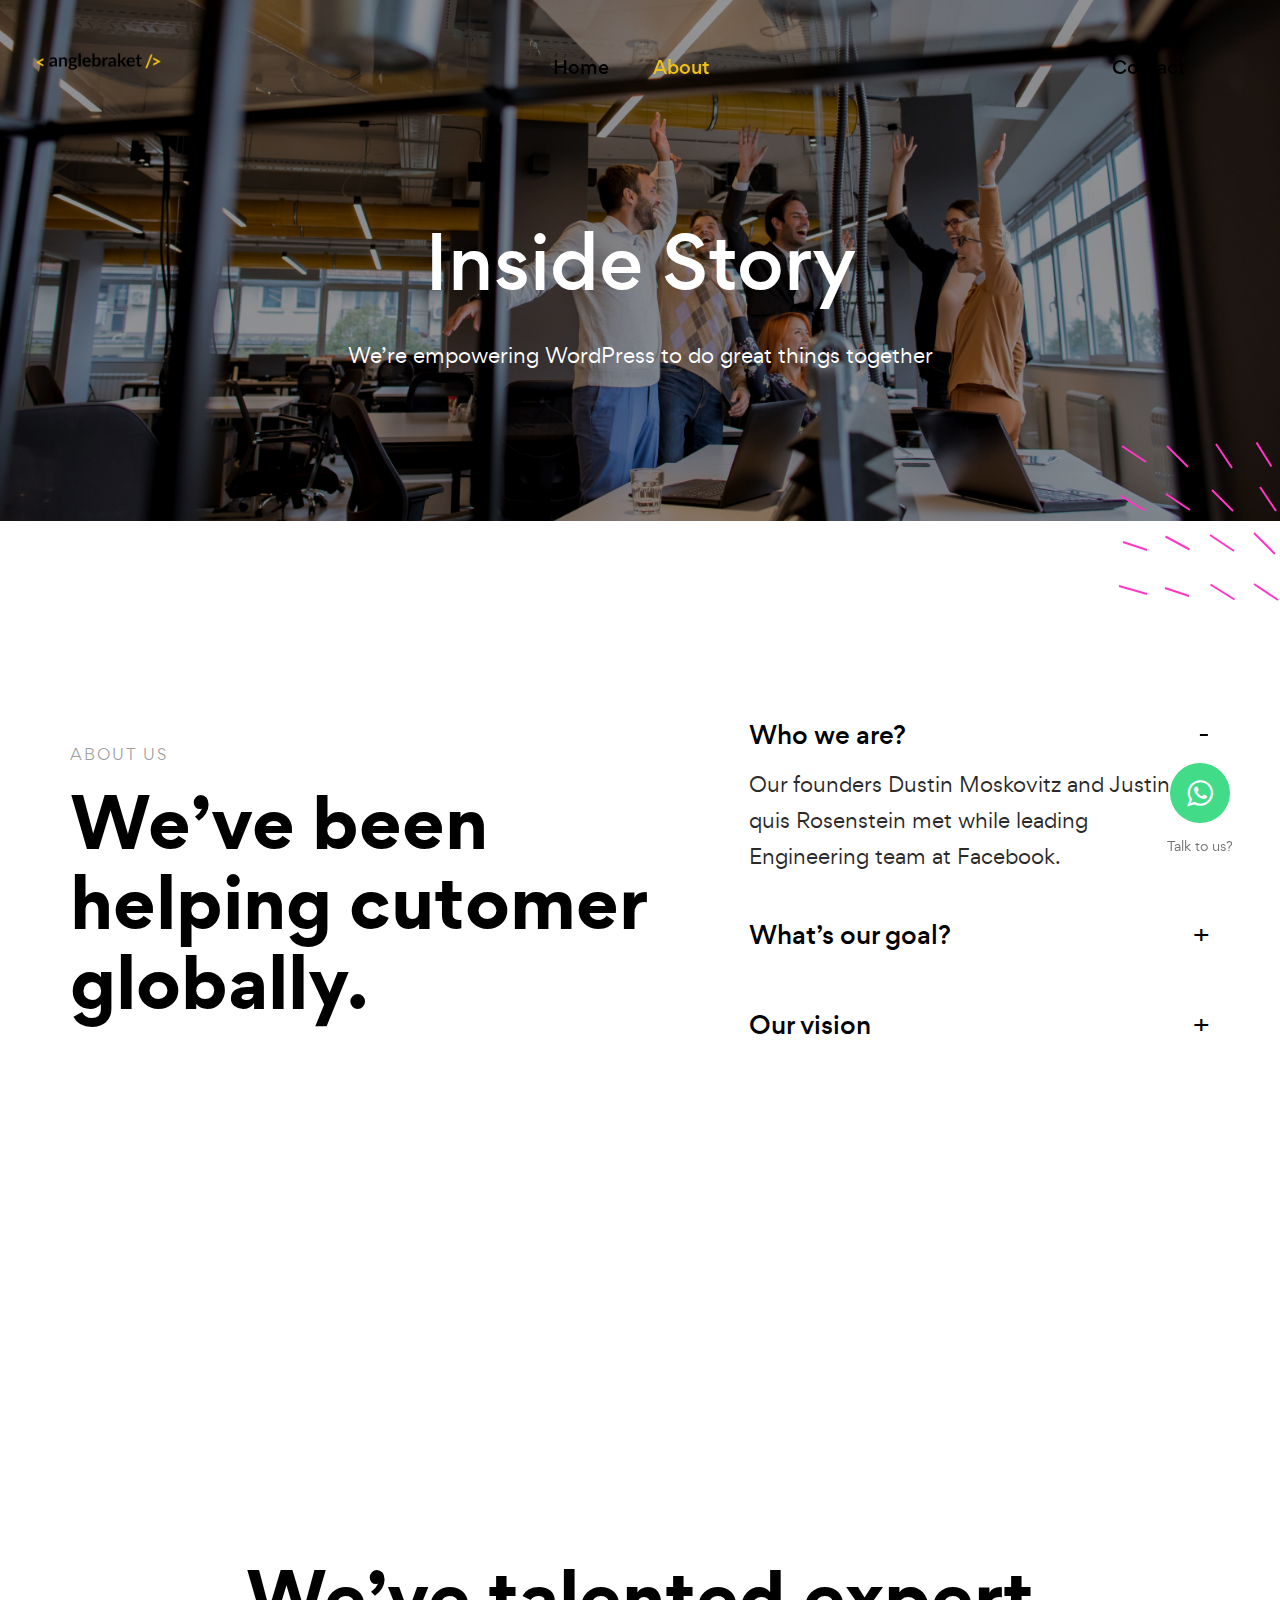
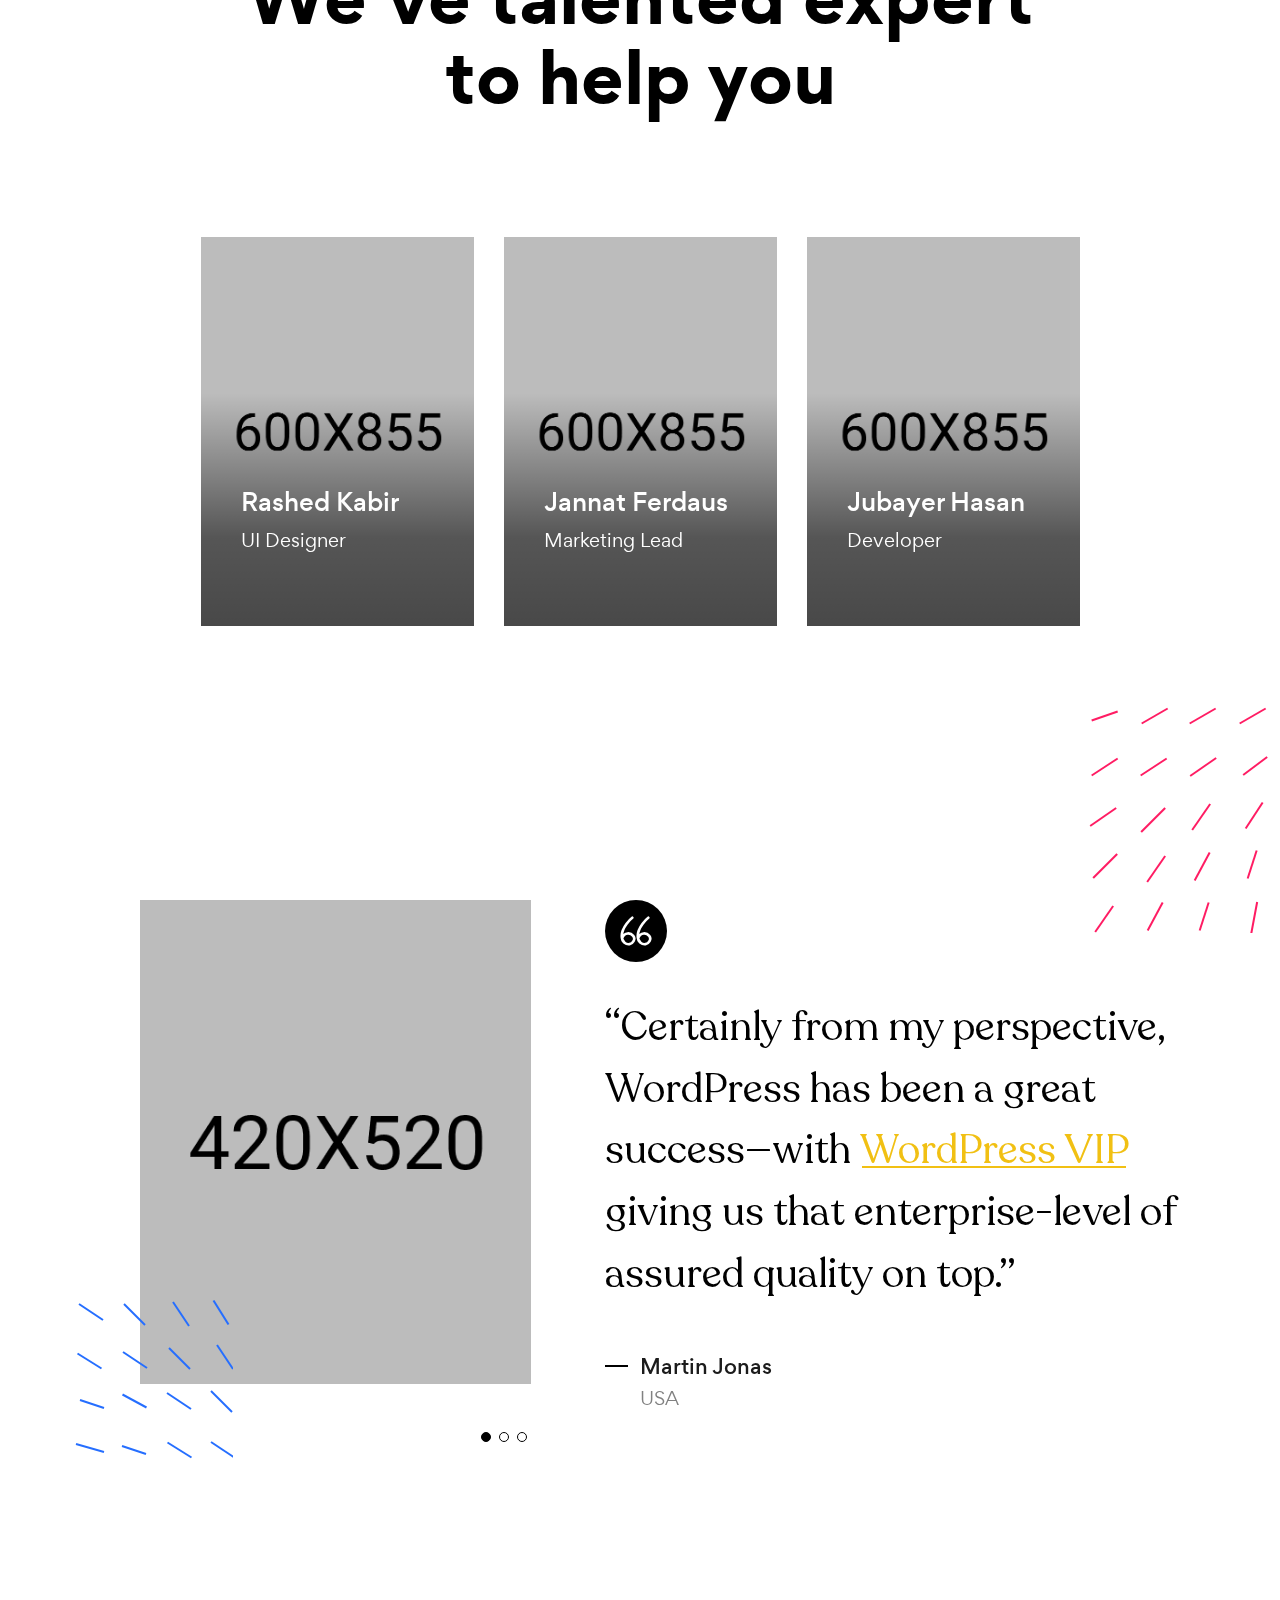
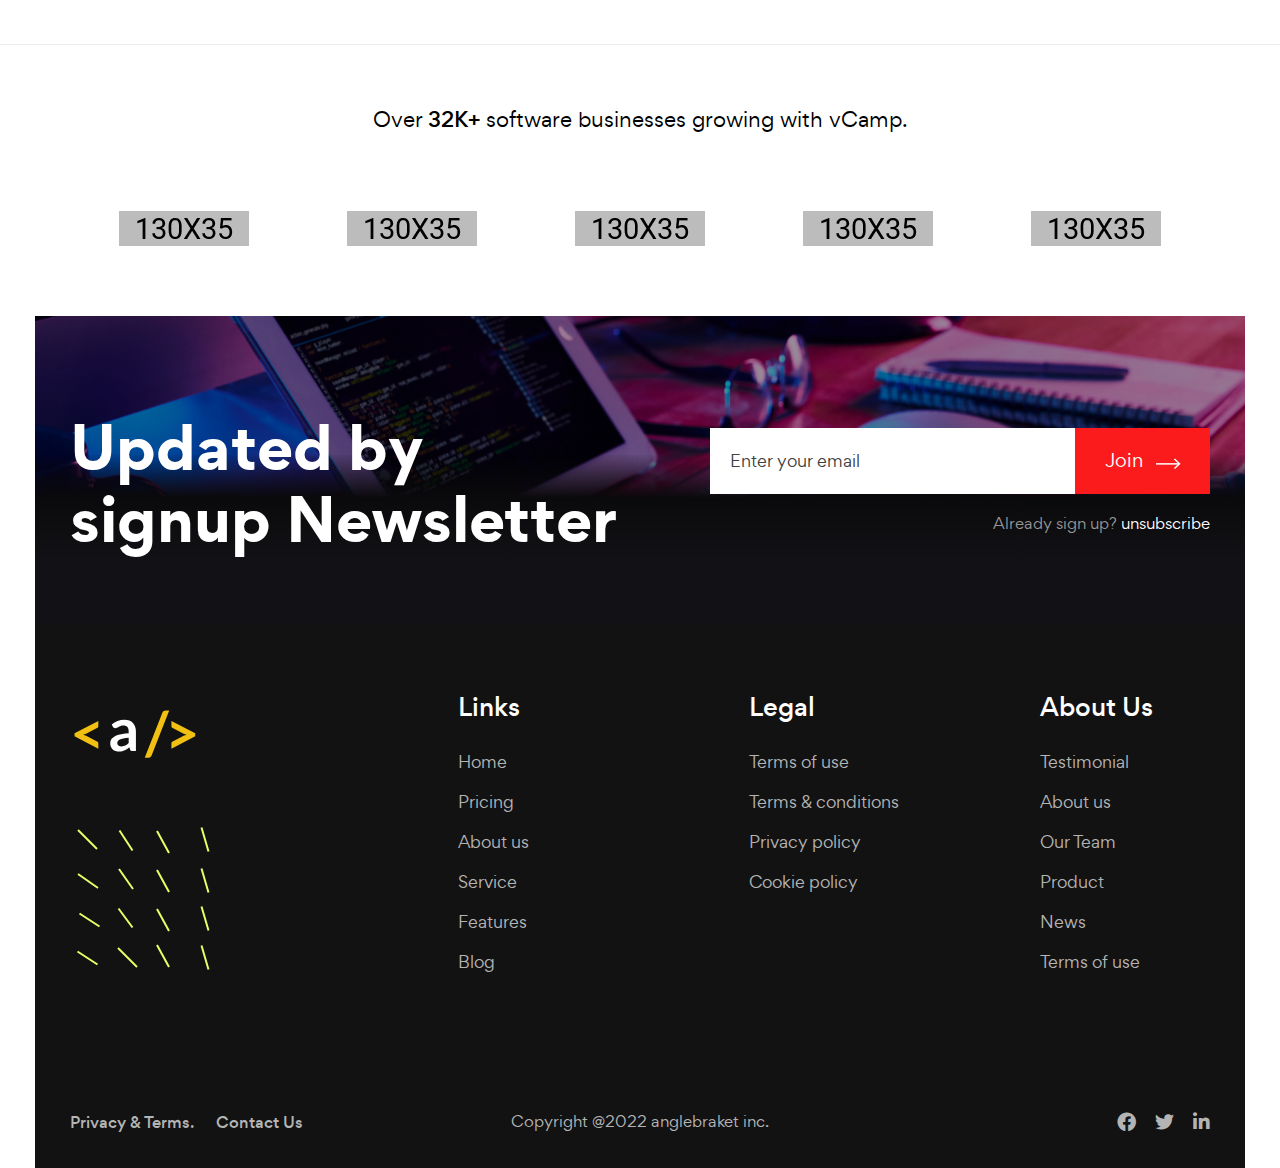
==== commit 8c5f3f09: "some minor changes" ====
--- a/about.html
+++ b/about.html
@@ -34,6 +34,22 @@
 			<script src="vendor/html5shiv.js"></script>
 			<script src="vendor/respond.js"></script>
 		<![endif]-->	
+
+
+
+		 <!-- font -->
+		 <link rel="stylesheet" href="https://maxcdn.bootstrapcdn.com/font-awesome/4.5.0/css/font-awesome.min.css">
+
+
+
+		 <div class="floating_btn">
+			 <a target="_blank" href="https://wa.me/+917907977521">
+			   <div class="contact_icon">
+				 <i class="fa fa-whatsapp my-float"></i>
+			   </div>
+			 </a>
+			 <p class="text_icon">Talk to us?</p>
+		   </div>
 	</head>
 
 	<body>
@@ -157,7 +173,7 @@
 							        	<a class="nav-link dropdown-toggle" href="about.html" >About</a>
 						               
 						            </li>
-						            <li class="nav-item dropdown mega-dropdown-md">
+						            <!-- <li class="nav-item dropdown mega-dropdown-md">
 							        	<a class="nav-link dropdown-toggle" href="#" role="button" data-bs-toggle="dropdown" data-bs-auto-close="outside" aria-expanded="false">Portfolio</a>
 						                
 						            </li>
@@ -165,7 +181,7 @@
 							        <li class="nav-item dropdown">
 							        	<a class="nav-link dropdown-toggle" href="#" role="button" data-bs-toggle="dropdown" data-bs-auto-close="outside" aria-expanded="false">Blog</a>
 						             
-						            </li>
+						            </li> -->
 						    	</ul>
 						    	<div class="mobile-content d-block d-lg-none">
 						    		<form action="#" class="search-form">
--- a/css/style.css
+++ b/css/style.css
@@ -55,6 +55,56 @@
 /* whatsapp */
 
 
+.floating_btn {
+  position: fixed;
+  bottom: 30px;
+  right: 30px;
+  width: 100px;
+  height: 100px;
+  display: flex;
+  flex-direction: column;
+  align-items:center;
+  justify-content:center;
+  z-index: 1000;
+}
+
+@keyframes pulsing {
+  to {
+    box-shadow: 0 0 0 30px rgba(232, 76, 61, 0);
+  }
+}
+
+.contact_icon {
+  background-color: #42db87;
+  color: #fff;
+  width: 60px;
+  height: 60px;
+  font-size:30px;
+  border-radius: 50px;
+  text-align: center;
+  box-shadow: 2px 2px 3px #999;
+  display: flex;
+  align-items: center;
+  justify-content: center;
+  transform: translatey(0px);
+  animation: pulse 1.5s infinite;
+  box-shadow: 0 0 0 0 #42db87;
+  -webkit-animation: pulsing 1.25s infinite cubic-bezier(0.66, 0, 0, 1);
+  -moz-animation: pulsing 1.25s infinite cubic-bezier(0.66, 0, 0, 1);
+  -ms-animation: pulsing 1.25s infinite cubic-bezier(0.66, 0, 0, 1);
+  animation: pulsing 1.25s infinite cubic-bezier(0.66, 0, 0, 1);
+  font-weight: normal;
+  font-family: sans-serif;
+  text-decoration: none !important;
+  transition: all 300ms ease-in-out;
+}
+
+
+.text_icon {
+  margin-top: 8px;
+  color: #707070;
+  font-size: 13px;
+}
 
 
 
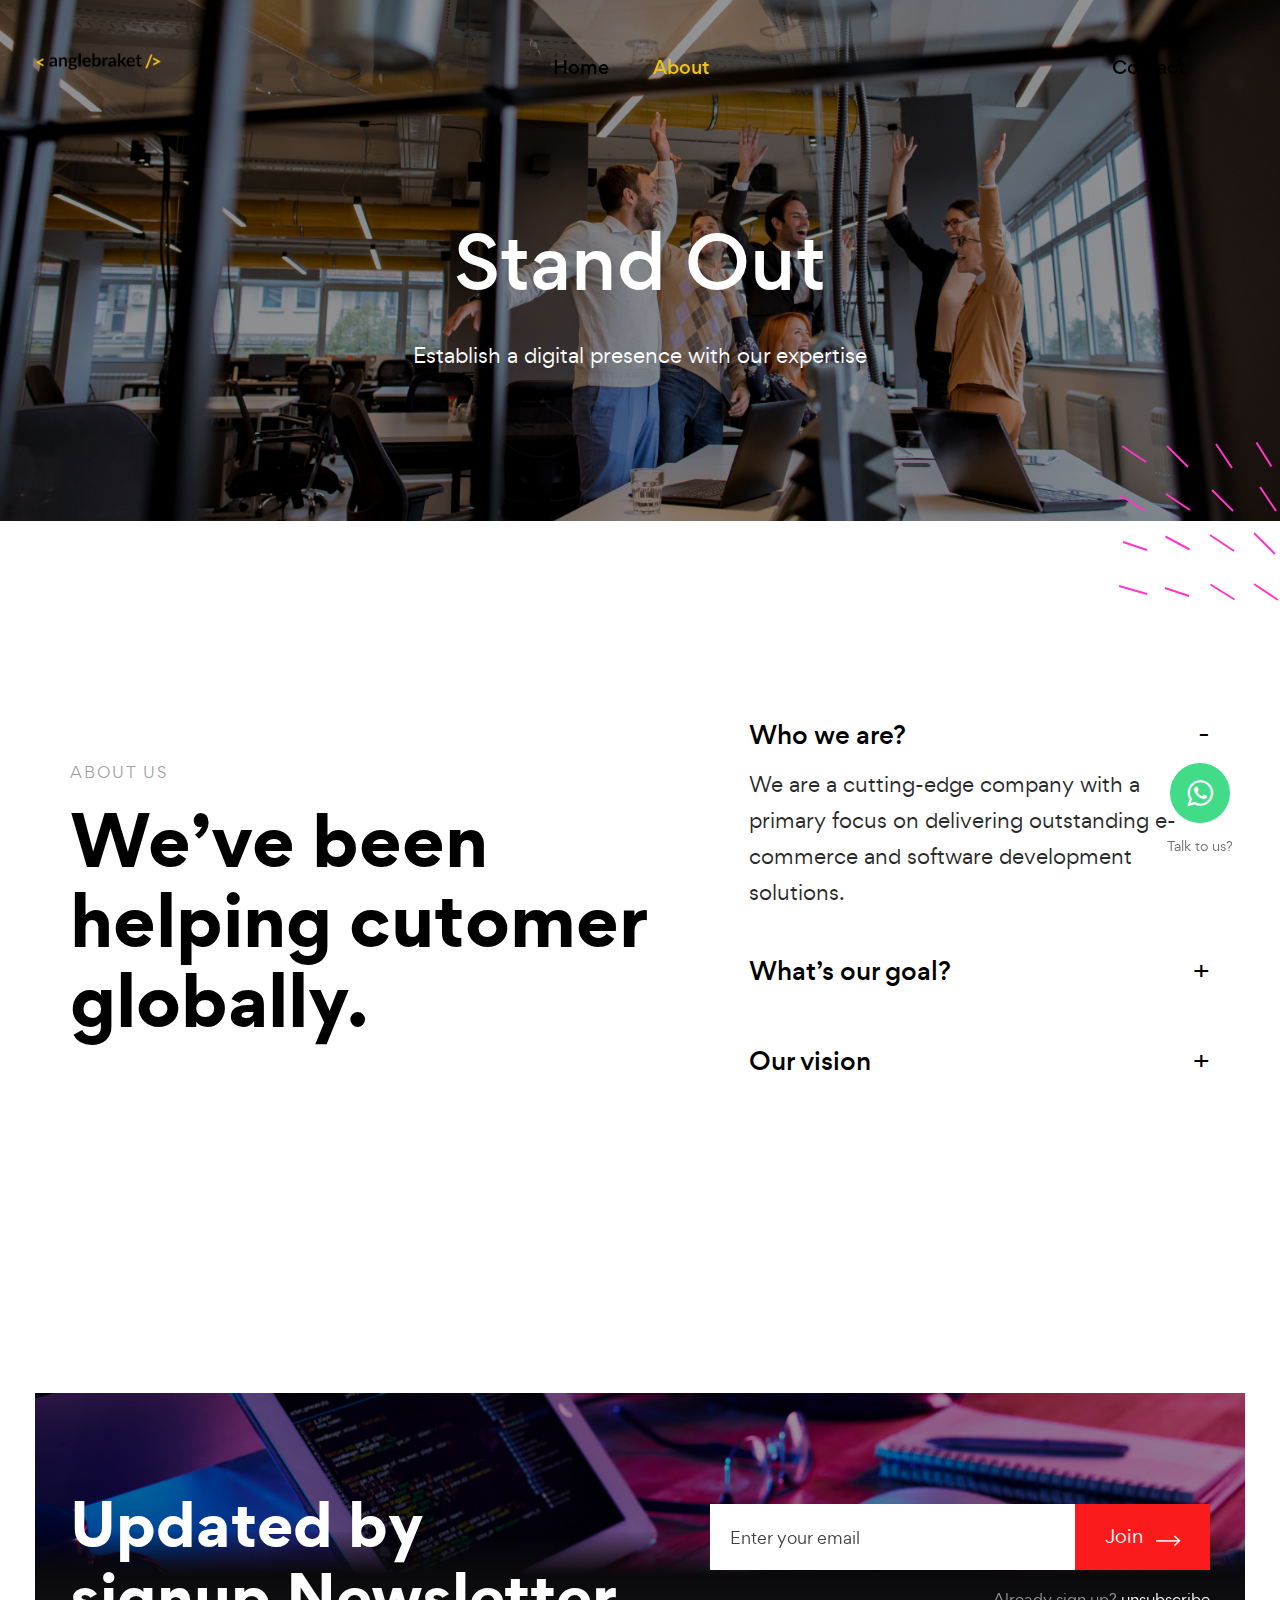
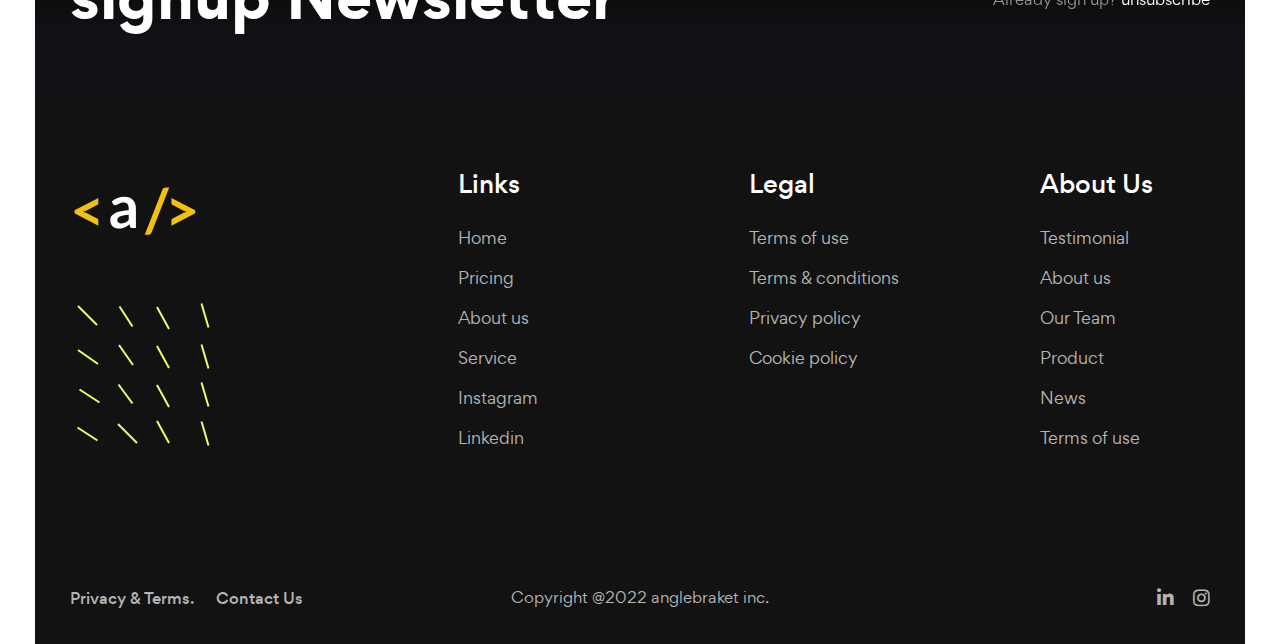
==== commit bffa424d: "change favicon and about page" ====
--- a/about.html
+++ b/about.html
@@ -108,7 +108,7 @@
 				Sidebar Nav
 			============================================== 
 			-->
-			<div class="offcanvas offcanvas-end sidebar-nav" tabindex="-1" id="offcanvasRight">
+			<!-- <div class="offcanvas offcanvas-end sidebar-nav" tabindex="-1" id="offcanvasRight">
 				<div class="offcanvas-header">
 				    <div class="logo"><a href="index.html"><img src="images/logo/vCamp_01.png" alt="" width="127"></a></div>
 				    <button type="button" class="close-btn tran3s" data-bs-dismiss="offcanvas" aria-label="Close"><i class="bi bi-x-lg"></i></button>
@@ -145,7 +145,7 @@
 					<li><a href="#"><i class="fab fa-twitter"></i></a></li>
 					<li><a href="#"><i class="fab fa-linkedin-in"></i></a></li>
 				</ul>
-			</div>
+			</div> -->
 
 
 			<!-- 
@@ -165,7 +165,7 @@
 						    	<ul class="navbar-nav">
 						    		<li class="d-block d-lg-none"><div class="logo"><a href="index.html"><img src="images/logo/angle_logo_01.png" alt="" width="127"></a></div></li>
 							        <li class="nav-item  dropdown mega-dropdown">
-							        	<a class="nav-link dropdown-toggle" href="index.html" role="button" data-bs-toggle="dropdown" data-bs-auto-close="outside" aria-expanded="false">Home</a>
+							        	<a class="nav-link dropdown-toggle" href="index.html" >Home</a>
 							        	
 						            </li>
 						           
@@ -217,8 +217,8 @@
 			-->
 			<div class="inside-hero-two" style="background-image: url(images/media/img_46.jpg);">
 				<div class="container">
-					<h2 class="page-title">Inside Story</h2>
-					<p>We’re empowering WordPress to do great things together</p>
+					<h2 class="page-title">Stand Out</h2>
+					<p>Establish a digital presence with our expertise</p>
 				</div>
 				<img src="images/shape/shape_24.svg" alt="" class="shapes shape-one">
 			</div> <!-- /.inside-hero-two -->
@@ -251,7 +251,7 @@
 								    </div>
 								    <div id="collapseOne" class="accordion-collapse collapse show" aria-labelledby="headingOne" data-bs-parent="#accordionOne">
 								    	<div class="accordion-body">
-								        	<p>Our founders Dustin Moskovitz and Justin quis Rosenstein met while leading Engineering team at Facebook. </p>
+								        	<p>We are a cutting-edge company with a primary focus on delivering outstanding e-commerce and software development solutions. </p>
 								    	</div>
 								    </div>
 							  	</div>
@@ -263,7 +263,7 @@
 								    </div>
 								    <div id="collapseTwo" class="accordion-collapse collapse" aria-labelledby="headingTwo" data-bs-parent="#accordionOne">
 								      	<div class="accordion-body">
-								        	<p>Our founders Dustin Moskovitz and Justin quis Rosenstein met while leading Engineering team at Facebook. </p>
+								        	<p>Our goal is to empower businesses with innovative e-commerce and software solutions that drive growth, enhance user experiences, and maximize their online potential. </p>
 								    	</div>
 								    </div>
 							  	</div>
@@ -275,7 +275,7 @@
 								    </div>
 								    <div id="collapseThree" class="accordion-collapse collapse" aria-labelledby="headingThree" data-bs-parent="#accordionOne">
 								    	<div class="accordion-body">
-								        	<p>Our founders Dustin Moskovitz and Justin quis Rosenstein met while leading Engineering team at Facebook. </p>
+								        	<p>Our vision is to be a trailblazing force in the digital realm, revolutionizing e-commerce and software development, while leaving a lasting impact on businesses and users worldwide.</p>
 								    	</div>
 								    </div>
 								</div>
@@ -315,20 +315,20 @@
 					<div class="row">
 						<div class="col-md-4" data-aos="fade-up">
 							<div class="counter-block-three text-center mb-45">
-								<div class="main-count font-recoleta"><span class="counter">20</span>million</div>
-								<p class="theme-mb-0">3,280 avg rating</p>
+								<div class="main-count font-recoleta"><span class="counter">6</span>+</div>
+								<p class="theme-mb-0">Countries</p>
 							</div> <!-- /.counter-block-three -->
 						</div>
 						<div class="col-md-4" data-aos="fade-up" data-aos-delay="100">
 							<div class="counter-block-three text-center mb-45">
-								<div class="main-count font-recoleta"><span class="counter">50</span>k+</div>
-								<p class="theme-mb-0">Contact Profile</p>
+								<div class="main-count font-recoleta"><span class="counter">100</span>+</div>
+								<p class="theme-mb-0">Satisfied clients</p>
 							</div> <!-- /.counter-block-three -->
 						</div>
 						<div class="col-md-4" data-aos="fade-up" data-aos-delay="200">
 							<div class="counter-block-three text-center mb-45">
 								<div class="main-count font-recoleta"><span class="counter">3,000</span>+</div>
-								<p class="theme-mb-0">Using vCamp</p>
+								<p class="theme-mb-0">Designs</p>
 							</div> <!-- /.counter-block-three -->
 						</div>
 					</div>
@@ -400,7 +400,7 @@
 				Team Section One
 			=====================================================
 			-->
-			<div class="team-section-one mt-200 lg-mt-120">
+			<!-- <div class="team-section-one mt-200 lg-mt-120">
 				<div class="container">
 					<div class="row align-items-center justify-content-between">
 						<div class="col-xxl-8 col-xl-9 col-lg-7 col-md-10 m-auto">
@@ -409,7 +409,7 @@
 							</div>
 						</div>
 					</div>
-				</div> <!-- /.container -->
+				</div> 
 
 				<div class="team_slider_one box-layout">
 					<div class="item">
@@ -426,9 +426,9 @@
 										<li><a href="#"><i class="fab fa-linkedin-in"></i></a></li>
 									</ul>
 								</div>
-							</div> <!-- /.overlay-bg -->
-						</div> <!-- /.team-block-one -->
-					</div> <!-- /.item -->
+							</div> 
+						</div> 
+					</div>
 					<div class="item">
 						<div class="team-block-one position-relative">
 							<img src="images/team/img_02.jpg" alt="" class="team-img w-100">
@@ -443,9 +443,9 @@
 										<li><a href="#"><i class="fab fa-linkedin-in"></i></a></li>
 									</ul>
 								</div>
-							</div> <!-- /.overlay-bg -->
-						</div> <!-- /.team-block-one -->
-					</div> <!-- /.item -->
+							</div> 
+						</div> 
+					</div> 
 					<div class="item">
 						<div class="team-block-one position-relative">
 							<img src="images/team/img_03.jpg" alt="" class="team-img w-100">
@@ -460,13 +460,13 @@
 										<li><a href="#"><i class="fab fa-linkedin-in"></i></a></li>
 									</ul>
 								</div>
-							</div> <!-- /.overlay-bg -->
-						</div> <!-- /.team-block-one -->
-					</div> <!-- /.item -->
+							</div> 
+						</div> 
+					</div> 
 					
 					
 				</div>
-			</div> <!-- /.team-section-one -->
+			</div>  -->
 
 
 
@@ -475,7 +475,7 @@
 				Feedback Slider Four
 			=====================================================
 			-->
-			<div class="feedback-section-four bg-white mt-60">
+			<!-- <div class="feedback-section-four bg-white mt-60">
 				<img src="images/shape/shape_27.svg" alt="" class="shapes shape-five">
 				<div class="container">
 					<div class="feedback_slider_four">
@@ -486,7 +486,7 @@
 										<div class="icon d-flex align-items-center justify-content-center"><img src="images/icon/icon_33.svg" alt=""></div>
 										<blockquote class="font-recoleta">“Certainly from my perspective, WordPress has been a great success—with <span>WordPress VIP</span> giving us that enterprise-level of assured quality on top.”</blockquote>
 										<h6 class="name">Martin Jonas <br><span>USA</span></h6>
-									</div> <!-- /.feedback-wrapper -->
+									</div> 
 								</div>
 								<div class="col-xl-5 col-md-6 order-md-first">
 									<div class="image-container">
@@ -503,7 +503,7 @@
 										<div class="icon d-flex align-items-center justify-content-center"><img src="images/icon/icon_33.svg" alt=""></div>
 										<blockquote class="font-recoleta">“Having a home based business makes wonderful asset to your life. The <span>WordPress VIP</span> stands it comes time advertise your business for a cheap cost.”</blockquote>
 										<h6 class="name">Rashed Ka. <br><span>USA</span></h6>
-									</div> <!-- /.feedback-wrapper -->
+									</div>
 								</div>
 								<div class="col-xl-5 col-md-6 order-md-first">
 									<div class="image-container">
@@ -520,7 +520,7 @@
 										<div class="icon d-flex align-items-center justify-content-center"><img src="images/icon/icon_33.svg" alt=""></div>
 										<blockquote class="font-recoleta">“Certainly from my perspective, WordPress has been a great success—with <span>WordPress VIP</span> giving us that enterprise-level of assured quality on top.”</blockquote>
 										<h6 class="name">Zubayer Hasan <br><span>SPAIN</span></h6>
-									</div> <!-- /.feedback-wrapper -->
+									</div> 
 								</div>
 								<div class="col-xl-5 col-md-6 order-md-first">
 									<div class="image-container">
@@ -530,9 +530,9 @@
 								</div>
 							</div>
 						</div>
-					</div> <!-- /.feedback_slider_four -->
-				</div>
-			</div> <!-- /.feedback-section-four -->
+					</div> 
+				</div>
+			</div>  -->
 
 
 
@@ -541,7 +541,7 @@
 				Partner Section One
 			=====================================================
 			-->
-			<div class="partner-slider-one border-top pt-60 mt-30 mb-70 lg-mt-10">
+			<!-- <div class="partner-slider-one border-top pt-60 mt-30 mb-70 lg-mt-10">
 				<div class="container">
 					<p class="text-center">Over <span>32K+</span> software businesses growing with vCamp.</p>
 					<div class="partnerSliderOne">
@@ -565,7 +565,8 @@
 						</div>
 					</div>
 				</div>
-			</div> <!-- /.partner-slider-one -->
+			</div> -->
+			 <!-- /.partner-slider-one -->
 
 
 
@@ -618,8 +619,8 @@
 												<li><a href="index.html">Pricing</a></li>
 												<li><a href="about.html">About us</a></li>
 												<li><a href="index.html">Service</a></li>
-												<li><a href="index.html">Features</a></li>
-												<li><a href="index.html">Blog</a></li>
+												<li><a href="https://www.instagram.com/angle.braket/">Instagram</a></li>
+								<li><a href="https://www.linkedin.com/company/angle-braket/">Linkedin</a></li>
 											</ul>
 										</div>
 										<div class="col-lg-3 col-md-3 col-sm-4">
@@ -660,9 +661,8 @@
 										</div>
 										<div class="col-lg-4 order-lg-2 mb-15">
 											<ul class="d-flex justify-content-center justify-content-lg-end social-icon style-none">
-												<li><a href="#"><i class="fab fa-facebook-f"></i></a></li>
-												<li><a href="#"><i class="fab fa-twitter"></i></a></li>
-												<li><a href="#"><i class="fab fa-linkedin-in"></i></a></li>
+												<li><a href="https://www.linkedin.com/company/angle-braket/"><i class="fab fa-linkedin"></i></a></li>
+									<li><a href="https://www.instagram.com/angle.braket/"><i class="fab fa-instagram"></i></a></li>
 											</ul>
 										</div>
 										<div class="col-lg-4 order-lg-1 mb-15">
